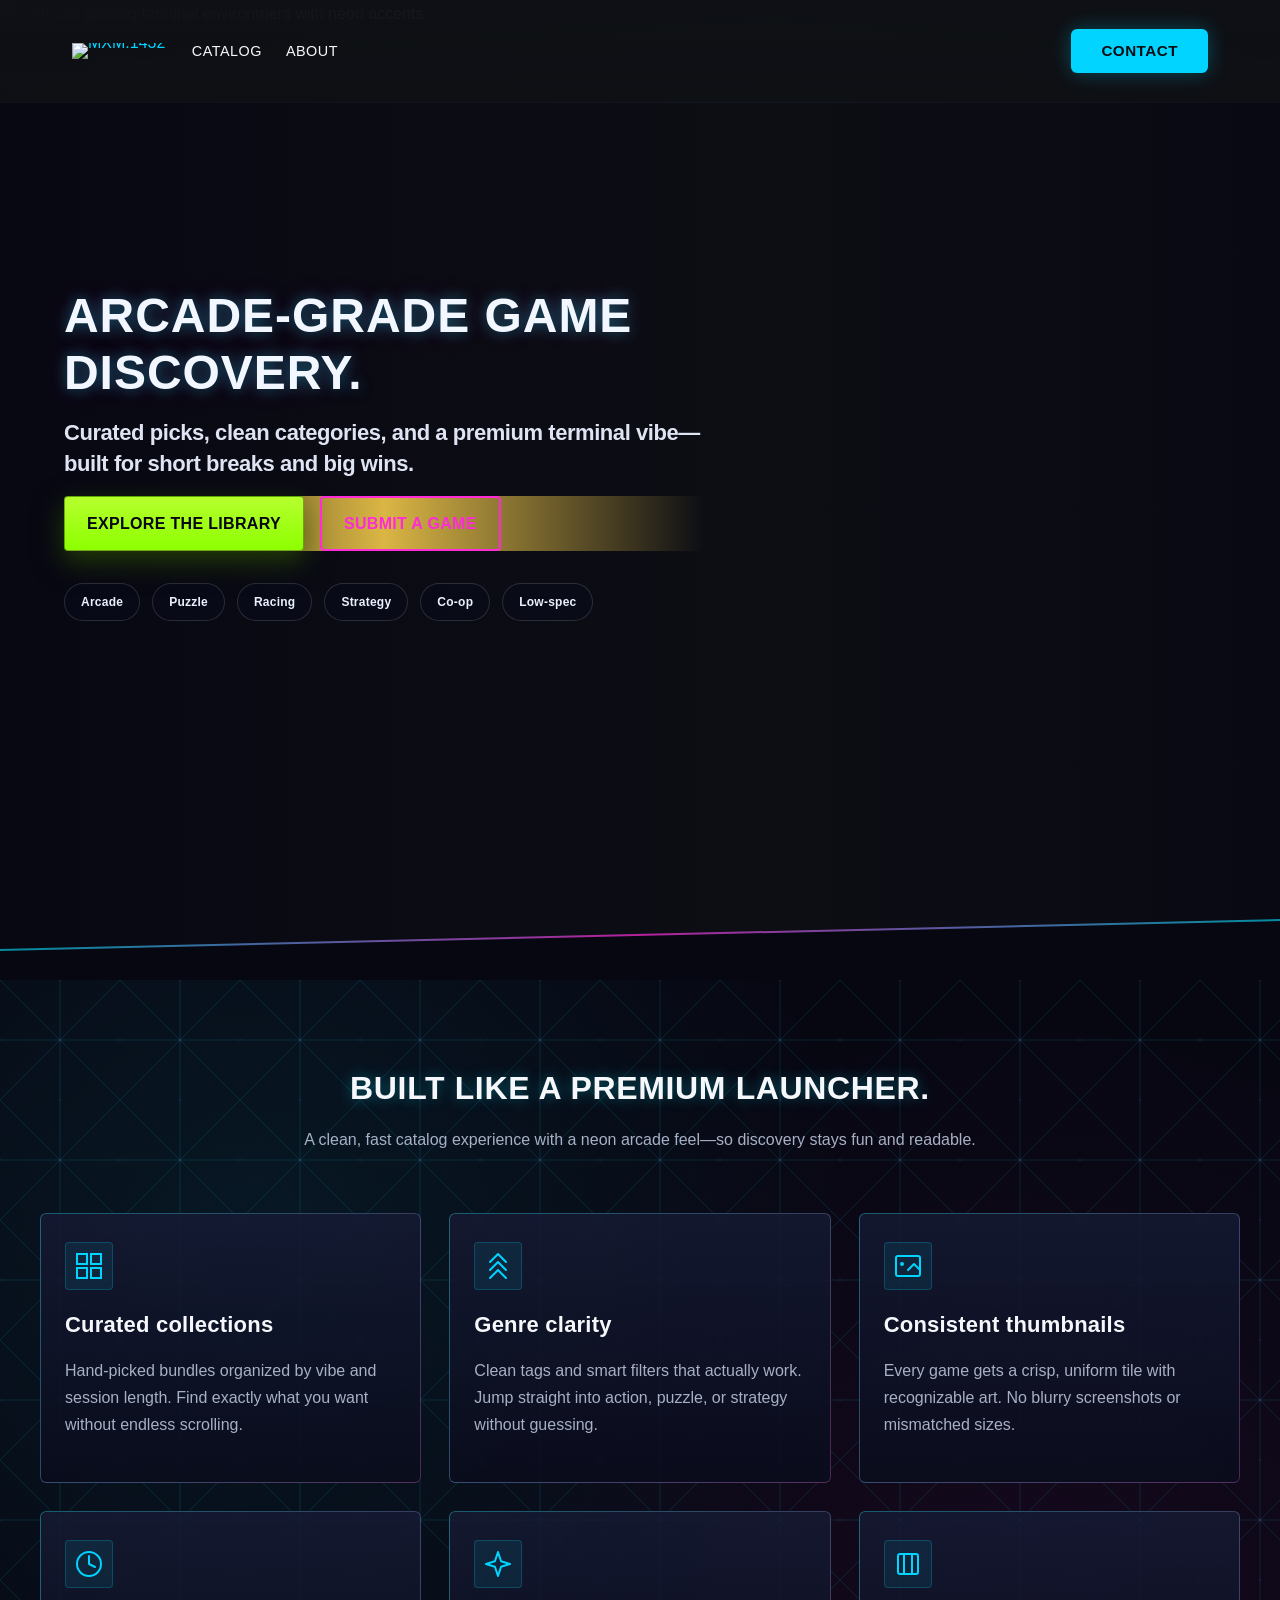
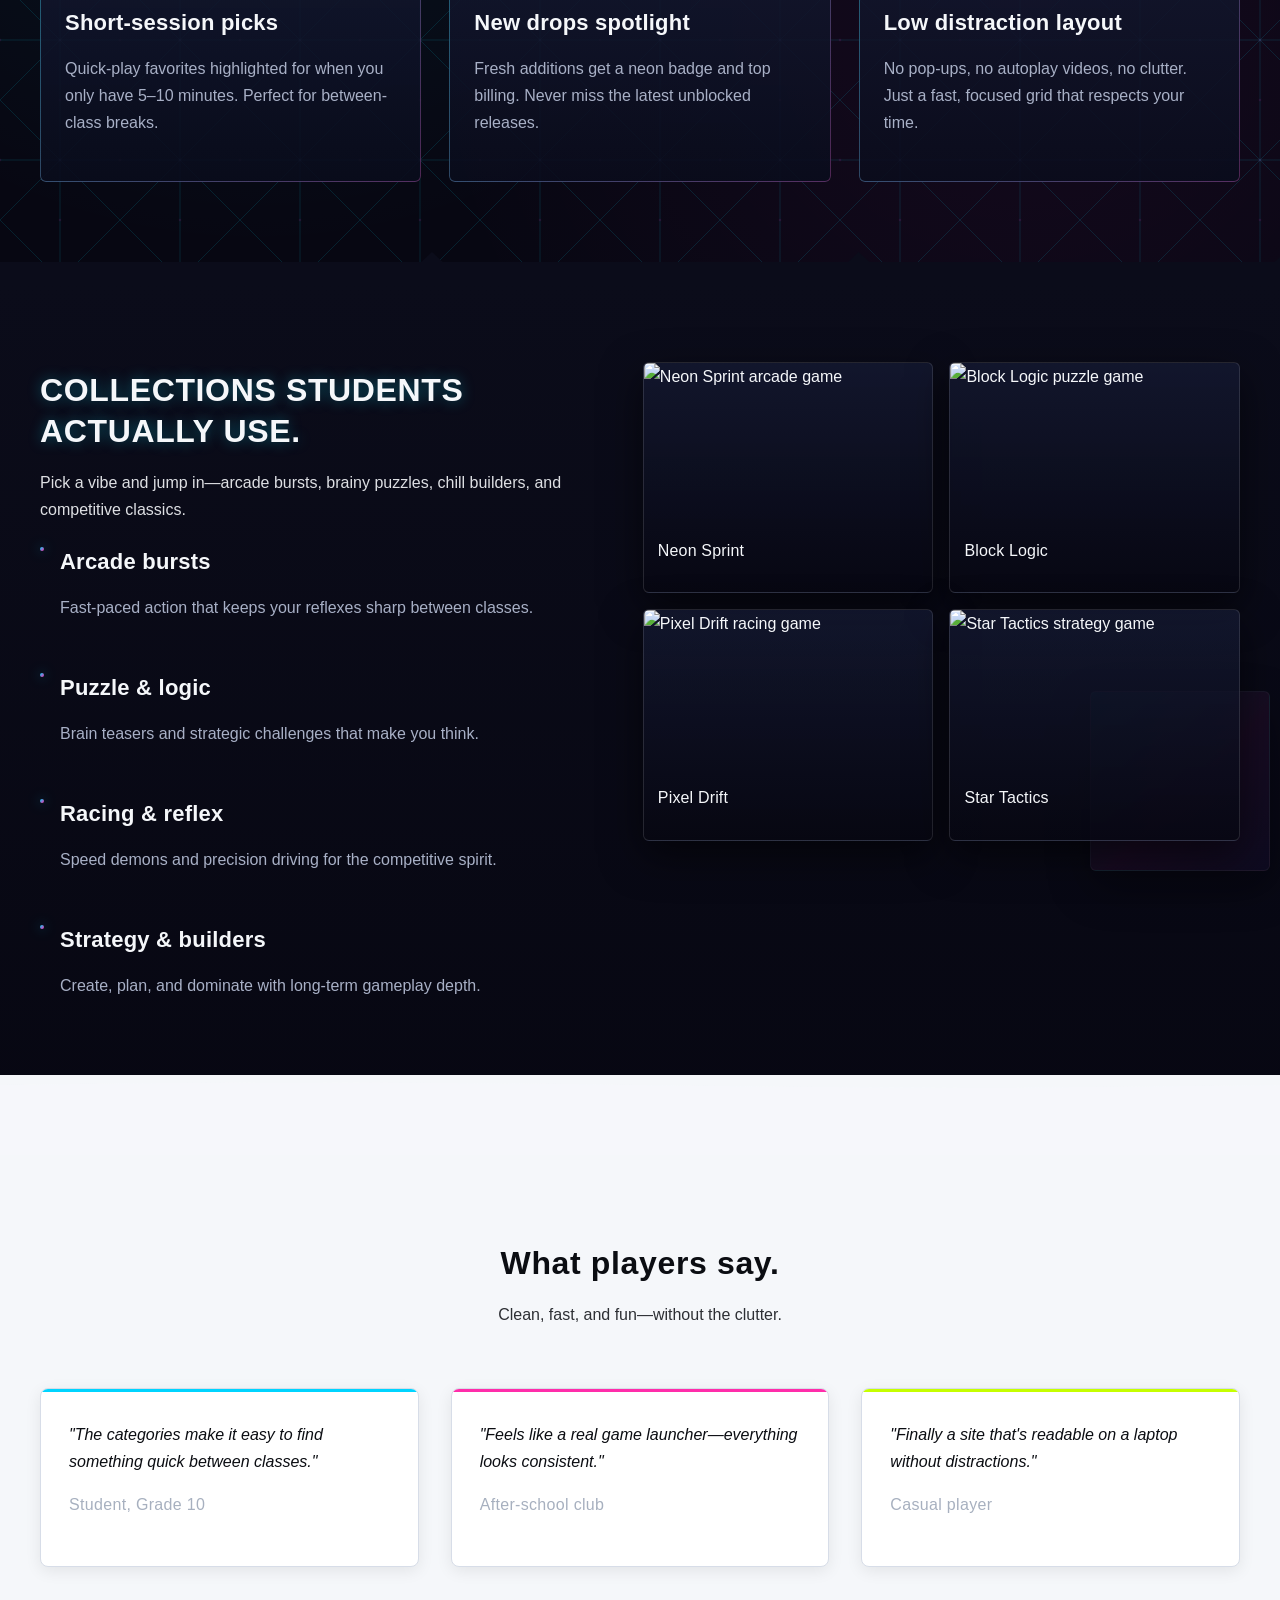
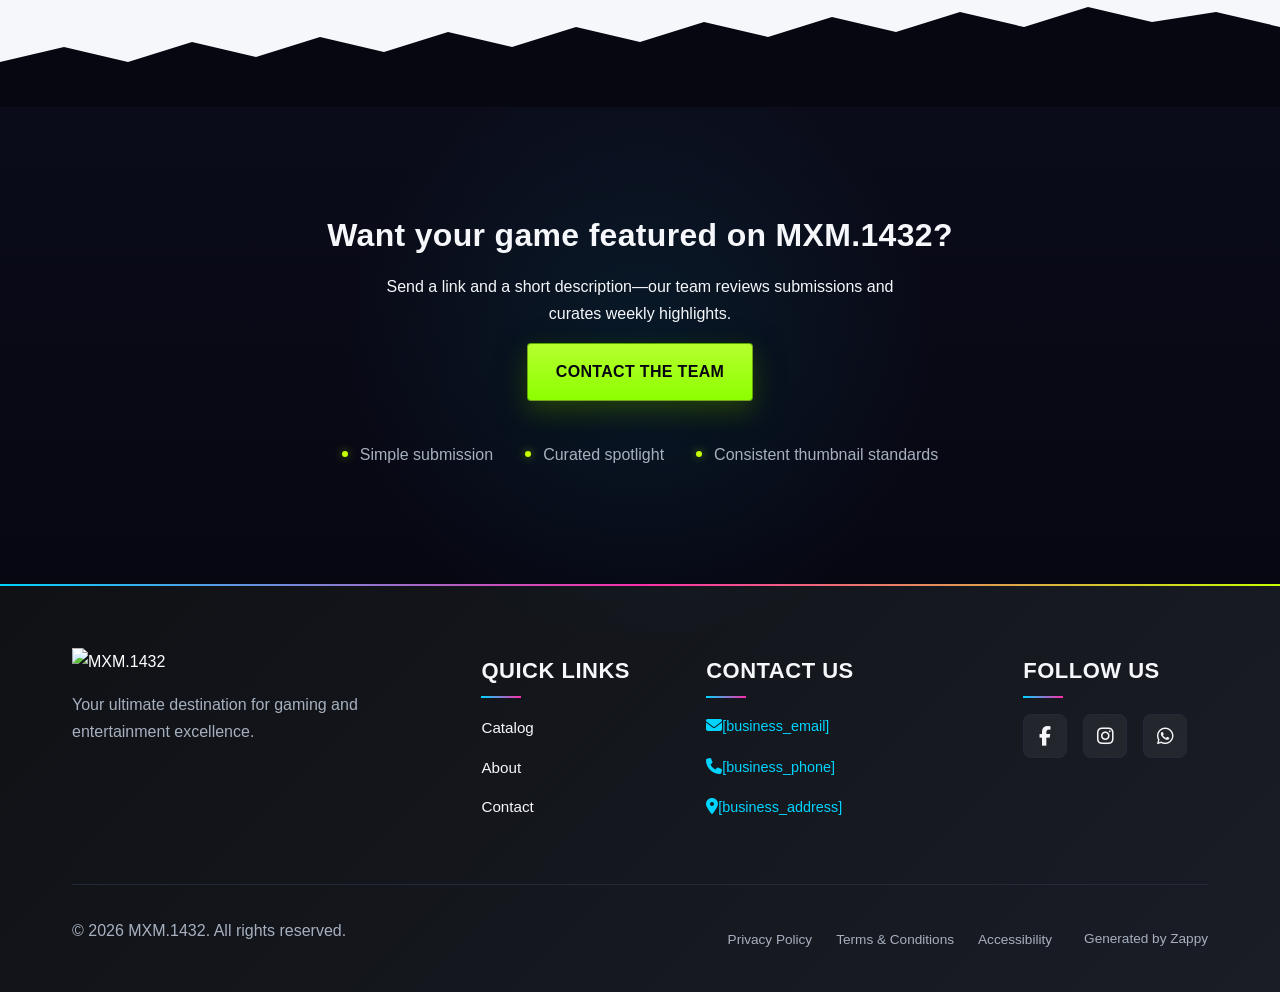
==== public/index.html @ d166d3c5 "Background sync: Progressive GitHub Sync" ====
<!doctype html><html dir="ltr" lang="en"><head><meta charset="UTF-8"><meta content="width=device-width,initial-scale=1" name="viewport"><meta content="index, follow" name="robots"><title>1000+ Unblocked Games for Students — MXM.1432</title><meta content="Access 1000+ unblocked games at school with MXM.1432. Play instantly without restrictions. Perfect for students seeking entertainment during breaks." name="description"><meta content="unblocked games, games for students, school games, federal student loans, students" name="keywords"><link href="/assets/favicon.ico" rel="icon" type="image/x-icon"><link href="/assets/favicon-16x16.png" rel="icon" type="image/png" sizes="16x16"><link href="/assets/favicon-32x32.png" rel="icon" type="image/png" sizes="32x32"><link href="/assets/favicon-48x48.png" rel="icon" type="image/png" sizes="48x48"><link href="/assets/favicon-192x192.png" rel="icon" type="image/png" sizes="192x192"><link href="/assets/favicon-512x512.png" rel="icon" type="image/png" sizes="512x512"><link href="/assets/apple-touch-icon.png" rel="apple-touch-icon"><script>!function(){"use strict";var t="45ce6a5c-c3c5-4c0c-b4a3-5d56dc00f430",e="https://api.zappy5.com/api/analytics/track",a=18e5,n=2592e6,o=!0,i=!0,r=!0;var s=function(){var e="zappy_visitor_"+t,a=null;try{if(a=localStorage.getItem(e)){var o=JSON.parse(a),i=Date.now();if(i-o.created<n)return o.lastSeen=i,localStorage.setItem(e,JSON.stringify(o)),o.id}}catch(t){console.warn("Zappy Analytics: LocalStorage not available")}var r="zv_"+Date.now()+"_"+Math.random().toString(36).substr(2,9);try{localStorage.setItem(e,JSON.stringify({id:r,created:Date.now(),lastSeen:Date.now()}))}catch(t){}return r}(),c=function(){var e="zappy_session_"+t,n=null;try{if(n=sessionStorage.getItem(e)){var o=JSON.parse(n),i=Date.now();if(i-o.timestamp<a)return o.timestamp=i,sessionStorage.setItem(e,JSON.stringify(o)),o.id}}catch(t){console.warn("Zappy Analytics: SessionStorage not available")}var r="zs_"+Date.now()+"_"+Math.random().toString(36).substr(2,9);try{sessionStorage.setItem(e,JSON.stringify({id:r,timestamp:Date.now()}))}catch(t){}return r}();function l(a,n){n=n||{};var o={website_id:t,event_type:a,page_path:window.location.pathname,referrer:document.referrer||"direct",visitor_id:s,session_id:c,metadata:n};if(navigator.sendBeacon){var i=new Blob([JSON.stringify(o)],{type:"application/json"});navigator.sendBeacon(e,i)}else fetch(e,{method:"POST",headers:{"Content-Type":"application/json"},body:JSON.stringify(o),keepalive:!0}).catch(function(t){console.warn("Zappy Analytics: Failed to track event",t)})}o&&l("pageview",{title:document.title,url:window.location.href}),i&&document.addEventListener("click",function(t){var e=t.target;if("BUTTON"===e.tagName||e.closest("button")){var a="BUTTON"===e.tagName?e:e.closest("button");l("click",{element:"button",text:a.textContent.trim().substring(0,100),id:a.id||null,class:a.className||null})}else if("A"===e.tagName||e.closest("a")){var n="A"===e.tagName?e:e.closest("a");l("navigation",{element:"link",text:n.textContent.trim().substring(0,100),href:n.href,external:n.hostname!==window.location.hostname})}},!0),r&&document.addEventListener("submit",function(t){var e=t.target;l("form_submit",{form_id:e.id||null,form_name:e.name||null,form_action:e.action||null,form_method:e.method||"GET"})},!0);var d=Date.now();window.addEventListener("beforeunload",function(){l("page_unload",{time_on_page:Math.floor((Date.now()-d)/1e3),page_path:window.location.pathname})}),window.zappyAnalytics={track:l,getVisitorId:function(){return s},getSessionId:function(){return c}}}()</script><meta content="1000+ Unblocked Games for Students — MXM.1432" property="og:title"><meta content="Access 1000+ unblocked games at school with MXM.1432. Play instantly without restrictions. Perfect for students seeking entertainment during breaks." property="og:description"><meta content="website" property="og:type"><meta content="en_US" property="og:locale"><meta content="summary_large_image" name="twitter:card"><meta content="1000+ Unblocked Games for Students — MXM.1432" name="twitter:title"><meta content="Access 1000+ unblocked games at school with MXM.1432. Play instantly without restrictions. Perfect for students seeking entertainment during breaks." name="twitter:description"><link href="https://cdnjs.cloudflare.com/ajax/libs/font-awesome/6.4.0/css/all.min.css" rel="stylesheet"><link href="/assets/favicon.ico" rel="icon" type="image/x-icon"><link href="/assets/favicon-16x16.png" rel="icon" type="image/png" sizes="16x16"><link href="/assets/favicon-32x32.png" rel="icon" type="image/png" sizes="32x32"><link href="/assets/favicon-48x48.png" rel="icon" type="image/png" sizes="48x48"><link href="/assets/favicon-192x192.png" rel="icon" type="image/png" sizes="192x192"><link href="/assets/favicon-512x512.png" rel="icon" type="image/png" sizes="512x512"><link href="/assets/apple-touch-icon.png" rel="apple-touch-icon"><link href="https://cdn.jsdelivr.net/npm/vanilla-cookieconsent@3/dist/cookieconsent.css" rel="stylesheet"><script src="https://cdn.jsdelivr.net/npm/vanilla-cookieconsent@3/dist/cookieconsent.umd.js"></script><script src="https://cdn.jsdelivr.net/gh/mickidum/acc_toolbar/acctoolbar/acctoolbar.min.js"></script><link href="/styles.css" rel="stylesheet"><style id="zappy-dropdown-submenu-styles">#navMenu li:has(.sub-menu),.nav-menu li:has(.sub-menu),.navbar li:has(.sub-menu),nav li:has(.sub-menu){position:relative}#navMenu .sub-menu,.nav-menu .sub-menu,.navbar .sub-menu,nav .sub-menu{display:block!important;position:absolute!important;top:100%;left:0;min-width:220px;background:#fff;border-radius:8px;box-shadow:0 8px 25px rgba(0,0,0,.15);padding:8px 0;opacity:0;visibility:hidden;transform:translateY(10px);transition:all .3s ease;z-index:1000;list-style:none;pointer-events:none}#navMenu li:hover>.sub-menu,.nav-menu li:hover>.sub-menu,.navbar li:hover>.sub-menu,nav li:hover>.sub-menu{opacity:1!important;visibility:visible!important;transform:translateY(0)!important;pointer-events:auto!important}.sub-menu li{list-style:none;margin:0;padding:0}.sub-menu a{display:block!important;padding:10px 16px!important;color:#333!important;font-weight:500;text-decoration:none;white-space:nowrap;transition:background-color .2s}.sub-menu a:hover{background-color:#f5f5f5}[dir=rtl] .nav-menu .sub-menu,[dir=rtl] .navbar .sub-menu,[dir=rtl] nav .sub-menu,html[lang=ar] .nav-menu .sub-menu,html[lang=ar] .navbar .sub-menu,html[lang=ar] nav .sub-menu,html[lang=he] .nav-menu .sub-menu,html[lang=he] .navbar .sub-menu,html[lang=he] nav .sub-menu{left:auto!important;right:0!important}.sub-menu:empty,.sub-menu:not(:has(li)),.sub-menu:not(:has(li:not(.zappy-hidden-menu-item))){display:none!important;opacity:0!important;visibility:hidden!important;pointer-events:none!important}li:has(.menu-group-title):hover>.sub-menu{opacity:1!important;visibility:visible!important;transform:translateY(0)!important;pointer-events:auto!important}#navMenu>li>.menu-group-title,.nav-menu>li>.menu-group-title{display:inline-block;padding:.5rem 1rem;cursor:default;user-select:none}@media (max-width:768px){#navMenu .sub-menu,.nav-menu .sub-menu,.navbar .sub-menu,nav .sub-menu{position:static!important;transform:none!important;box-shadow:none!important;background:0 0!important;max-height:0;overflow:hidden;opacity:0;visibility:hidden;transition:max-height .3s ease,opacity .3s ease;padding:0!important;border-radius:0!important}.sub-menu.mobile-expanded{max-height:500px!important;opacity:1!important;visibility:visible!important;padding:8px 0 8px 16px!important}[dir=rtl] .sub-menu.mobile-expanded,html[lang=he] .sub-menu.mobile-expanded{padding:8px 16px 8px 0!important}#navMenu li:hover>.sub-menu,.nav-menu li:hover>.sub-menu,.navbar li:hover>.sub-menu,nav li:hover>.sub-menu{opacity:0;visibility:hidden;pointer-events:none}#navMenu li>.sub-menu.mobile-expanded,.nav-menu li>.sub-menu.mobile-expanded,.navbar li>.sub-menu.mobile-expanded,nav li>.sub-menu.mobile-expanded{opacity:1!important;visibility:visible!important;pointer-events:auto!important}#navMenu li:has(.sub-menu),.nav-menu li:has(.sub-menu),.navbar li:has(.sub-menu),nav li:has(.sub-menu){display:flex!important;flex-wrap:wrap!important;align-items:center!important;position:relative!important;min-height:44px!important}#navMenu li:has(.sub-menu)>a,.nav-menu li:has(.sub-menu)>a,.navbar li:has(.sub-menu)>a,nav li:has(.sub-menu)>a{flex:1!important;min-width:0!important}#navMenu li:has(.sub-menu)>.menu-group-title,.nav-menu li:has(.sub-menu)>.menu-group-title,.navbar li:has(.sub-menu)>.menu-group-title,nav li:has(.sub-menu)>.menu-group-title{flex:1!important;min-width:0!important;padding:0!important;line-height:inherit!important}#navMenu li:has(.sub-menu)>.sub-menu,.nav-menu li:has(.sub-menu)>.sub-menu,.navbar li:has(.sub-menu)>.sub-menu,nav li:has(.sub-menu)>.sub-menu{flex-basis:100%!important;width:100%!important}#navMenu li:has(.sub-menu)>a [class*=arrow],#navMenu li:has(.sub-menu)>a [class*=chevron],.nav-menu li:has(.sub-menu)>a .fa-angle-down,.nav-menu li:has(.sub-menu)>a .fa-chevron-down,.nav-menu li:has(.sub-menu)>a [class*=arrow],.nav-menu li:has(.sub-menu)>a [class*=chevron],nav li:has(.sub-menu)>a [class*=arrow],nav li:has(.sub-menu)>a [class*=chevron]{display:none!important;visibility:hidden!important}.mobile-submenu-toggle{display:flex!important;align-items:center!important;justify-content:center!important;width:44px!important;height:auto!important;background:0 0!important;border:none!important;cursor:pointer!important;color:var(--text-dark)!important;position:static!important;flex-shrink:0!important;align-self:stretch!important;z-index:2!important;padding:0!important;margin:0!important}.mobile-submenu-toggle::after{content:''!important;width:0!important;height:0!important;border-left:6px solid transparent!important;border-right:6px solid transparent!important;border-top:7px solid currentColor!important;transition:transform .3s ease!important}.mobile-submenu-toggle.expanded::after{transform:rotate(180deg)!important}.sub-menu a{padding:10px 0!important;display:block!important;color:var(--text-dark)!important}.navbar .sub-menu li a,.zappy-products-dropdown .sub-menu a,nav.navbar .sub-menu li a{color:var(--text-dark)!important}}@media (min-width:769px){.mobile-submenu-toggle{display:none!important}}</style><style id="zappy-widget-visibility">#mic-access-tool-box,#mic-access-tool-general-button,#mic-init-access-tool #mic-access-tool-box,#mic-init-access-tool #mic-access-tool-general-button,#mic-init-access-tool .mic-access-tool-general-button,._access-icon,._access-menu,.mic-access-tool-box,.mic-access-tool-general-button,div[id*=mic-access-tool-box]{display:none!important;visibility:hidden!important;opacity:0!important;pointer-events:none!important}</style></head><body><nav class="navbar"><button aria-label="Menu" class="mobile-toggle" id="mobileToggle"><svg viewbox="0 0 24 24" fill="none" height="24" width="24" class="hamburger-icon"><path d="M3 12h18M3 6h18M3 18h18" stroke="currentColor" stroke-width="2" stroke-linecap="round"></path></svg><svg viewbox="0 0 24 24" fill="none" height="24" width="24" class="close-icon" style="display:none"><path d="M18 6L6 18M6 6l12 12" stroke="currentColor" stroke-width="2" stroke-linecap="round"></path></svg></button><button aria-label="Call" class="phone-header-btn"><svg viewbox="0 0 24 24" fill="currentColor" height="20" width="20"><path d="M22 16.92v3a2 2 0 0 1-2.18 2 19.79 19.79 0 0 1-8.63-3.07 19.5 19.5 0 0 1-6-6 19.79 19.79 0 0 1-3.07-8.67A2 2 0 0 1 4.11 2h3a2 2 0 0 1 2 1.72 12.84 12.84 0 0 0 .7 2.81 2 2 0 0 1-.45 2.11L8.09 9.91a16 16 0 0 0 6 6l1.27-1.27a2 2 0 0 1 2.11-.45 12.84 12.84 0 0 0 2.81.7A2 2 0 0 1 22 16.92z"></path></svg></button><div class="nav-container"><div class="nav-brand"><a href="/" class="logo-link"><img alt="MXM.1432" src="/assets/mxm-1432-gaming-entertainment-logo.webp" class="logo"></a></div><ul class="nav-menu" id="navMenu"><li><a href="/catalog">Catalog</a></li><li><a href="/about">About</a></li></ul><div class="nav-cta-container"><a href="/contact" class="nav-cta-btn">Contact</a></div></div></nav><main><section class="home-hero-section" data-layout-spec="Home-hero" data-hero-type="fullscreen-scrim"><div class="home-hero-section__bg-wrapper"><img alt="Premium gaming terminal environment with neon accents" src="/assets/site-home-hero-bg.webp" data-context="Cinematic near-black gaming room with neon terminal glow, subtle floating particles, depth-of-field blur, premium game launcher aesthetic, cyan and magenta accent lighting, moody atmospheric lighting, professional photography, high-end gaming setup in background" data-placeholder="home-hero-bg" height="1080" width="1920" class="home-hero-section__bg-image" data-hero-bg="true" data-preserve-bg="0"><div class="home-hero-section__scrim" aria-hidden="true"></div></div><div class="home-hero-section__content-wrapper"><div class="home-hero-section__overlay-group"><h1 class="home-hero-section__title">Arcade-grade game discovery.</h1><h3 class="home-hero-section__subtitle">Curated picks, clean categories, and a premium terminal vibe—built for short breaks and big wins.</h3><div class="home-hero-section__cta-row"><a href="/catalog" class="home-hero-section__btn home-hero-section__btn--primary">Explore the Library</a><a href="/contact" class="home-hero-section__btn home-hero-section__btn--secondary">Submit a Game</a></div><div class="home-hero-section__chips-row"><span class="home-hero-section__chip">Arcade</span><span class="home-hero-section__chip">Puzzle</span><span class="home-hero-section__chip">Racing</span><span class="home-hero-section__chip">Strategy</span><span class="home-hero-section__chip">Co-op</span><span class="home-hero-section__chip">Low-spec</span></div></div></div><div class="home-hero-section__divider-wrapper"><svg viewbox="0 0 1200 80" xmlns="http://www.w3.org/2000/svg" aria-hidden="true" data-no-icon-edit="true" preserveaspectratio="none"><defs><linearGradient id="home-hero-scanline-gradient" x1="0%" x2="100%" y1="0%" y2="0%"><stop offset="0%" style="stop-color:#00E5FF;stop-opacity:0.6"></stop><stop offset="50%" style="stop-color:#FF2BD6;stop-opacity:0.7"></stop><stop offset="100%" style="stop-color:#00E5FF;stop-opacity:0.6"></stop></linearGradient></defs><path d="M0,80 L0,50 L1200,20 L1200,80 Z" fill="#070712"></path><path d="M0,50 L1200,20" fill="#070712" stroke="url(#home-hero-scanline-gradient)" stroke-width="2"></path></svg></div></section><section class="home-features-section" data-layout-spec="Home-features"><div class="home-features-container"><div class="home-features-intro"><h2>Built like a premium launcher.</h2><p>A clean, fast catalog experience with a neon arcade feel—so discovery stays fun and readable.</p></div><div class="home-features-grid"><article class="home-features-card"><div class="home-features-icon-wrapper"><svg viewbox="0 0 32 32" xmlns="http://www.w3.org/2000/svg" data-element-type="icon" data-icon-type="svg" fill="none" height="32" width="32"><rect fill="none" height="10" stroke="currentColor" stroke-width="2" width="10" x="4" y="4"></rect><rect fill="none" height="10" stroke="currentColor" stroke-width="2" width="10" x="18" y="4"></rect><rect fill="none" height="10" stroke="currentColor" stroke-width="2" width="10" x="4" y="18"></rect><rect fill="none" height="10" stroke="currentColor" stroke-width="2" width="10" x="18" y="18"></rect></svg></div><h3>Curated collections</h3><p>Hand-picked bundles organized by vibe and session length. Find exactly what you want without endless scrolling.</p></article><article class="home-features-card"><div class="home-features-icon-wrapper"><svg viewbox="0 0 32 32" xmlns="http://www.w3.org/2000/svg" data-element-type="icon" data-icon-type="svg" fill="none" height="32" width="32"><path d="M8 12L16 4L24 12" fill="none" stroke="currentColor" stroke-width="2" stroke-linejoin="round" stroke-linecap="round"></path><path d="M8 20L16 12L24 20" fill="none" stroke="currentColor" stroke-width="2" stroke-linejoin="round" stroke-linecap="round"></path><path d="M8 28L16 20L24 28" fill="none" stroke="currentColor" stroke-width="2" stroke-linejoin="round" stroke-linecap="round"></path></svg></div><h3>Genre clarity</h3><p>Clean tags and smart filters that actually work. Jump straight into action, puzzle, or strategy without guessing.</p></article><article class="home-features-card"><div class="home-features-icon-wrapper"><svg viewbox="0 0 32 32" xmlns="http://www.w3.org/2000/svg" data-element-type="icon" data-icon-type="svg" fill="none" height="32" width="32"><rect fill="none" height="20" stroke="currentColor" stroke-width="2" width="24" x="4" y="6" rx="2"></rect><circle cx="10" cy="14" fill="currentColor" r="2"></circle><path d="M28 20L22 14L16 20" fill="none" stroke="currentColor" stroke-width="2" stroke-linejoin="round" stroke-linecap="round"></path></svg></div><h3>Consistent thumbnails</h3><p>Every game gets a crisp, uniform tile with recognizable art. No blurry screenshots or mismatched sizes.</p></article><article class="home-features-card"><div class="home-features-icon-wrapper"><svg viewbox="0 0 32 32" xmlns="http://www.w3.org/2000/svg" data-element-type="icon" data-icon-type="svg" fill="none" height="32" width="32"><circle cx="16" cy="16" fill="none" r="12" stroke="currentColor" stroke-width="2"></circle><path d="M16 8V16L22 19" stroke="currentColor" stroke-width="2" stroke-linecap="round" stroke-linejoin="round"></path></svg></div><h3>Short-session picks</h3><p>Quick-play favorites highlighted for when you only have 5–10 minutes. Perfect for between-class breaks.</p></article><article class="home-features-card"><div class="home-features-icon-wrapper"><svg viewbox="0 0 32 32" xmlns="http://www.w3.org/2000/svg" data-element-type="icon" data-icon-type="svg" fill="none" height="32" width="32"><path d="M16 4L19.09 13.26L28 16L19.09 18.74L16 28L12.91 18.74L4 16L12.91 13.26L16 4Z" fill="none" stroke="currentColor" stroke-width="2" stroke-linejoin="round"></path></svg></div><h3>New drops spotlight</h3><p>Fresh additions get a neon badge and top billing. Never miss the latest unblocked releases.</p></article><article class="home-features-card"><div class="home-features-icon-wrapper"><svg viewbox="0 0 32 32" xmlns="http://www.w3.org/2000/svg" data-element-type="icon" data-icon-type="svg" fill="none" height="32" width="32"><rect fill="none" height="20" stroke="currentColor" stroke-width="2" width="20" x="6" y="6" rx="2"></rect><path d="M12 6V26" stroke="currentColor" stroke-width="2"></path><path d="M20 6V26" stroke="currentColor" stroke-width="2"></path></svg></div><h3>Low distraction layout</h3><p>No pop-ups, no autoplay videos, no clutter. Just a fast, focused grid that respects your time.</p></article></div></div><div class="home-features-divider-wrapper"><svg viewbox="0 0 1200 40" xmlns="http://www.w3.org/2000/svg" aria-hidden="true" data-no-icon-edit="true" preserveaspectratio="none"><path d="M0,40 L0,20 L395,20 L405,10 L415,20 L795,20 L805,10 L815,20 L1195,20 L1200,15 L1200,40 Z" fill="#0B0C1A"></path></svg></div></section><section class="home-showcase-section" data-layout-spec="Home-showcase"><div class="showcase-container"><div class="showcase-content"><h2>Collections students actually use.</h2><p class="showcase-intro">Pick a vibe and jump in—arcade bursts, brainy puzzles, chill builders, and competitive classics.</p><div class="category-list"><div class="category-item"><h3>Arcade bursts</h3><p>Fast-paced action that keeps your reflexes sharp between classes.</p></div><div class="category-item"><h3>Puzzle &amp; logic</h3><p>Brain teasers and strategic challenges that make you think.</p></div><div class="category-item"><h3>Racing &amp; reflex</h3><p>Speed demons and precision driving for the competitive spirit.</p></div><div class="category-item"><h3>Strategy &amp; builders</h3><p>Create, plan, and dominate with long-term gameplay depth.</p></div></div></div><div class="showcase-media"><div class="game-grid"><div class="game-tile"><img alt="Neon Sprint arcade game" src="/assets/site-home-showcase-image-1.webp" data-context="Vibrant neon arcade game screenshot with bright cyan and magenta colors, fast-paced action scene with glowing trails and particle effects, futuristic gaming aesthetic for students" data-placeholder="home-showcase-image-1" height="338" width="600"><p class="game-caption">Neon Sprint</p></div><div class="game-tile"><img alt="Block Logic puzzle game" src="/assets/site-home-showcase-image-2.webp" data-context="Colorful puzzle game interface with geometric blocks and glowing edges, clean minimal design with bright neon accents, logic-based gaming screenshot for students" data-placeholder="home-showcase-image-2" height="338" width="600"><p class="game-caption">Block Logic</p></div><div class="game-tile"><img alt="Pixel Drift racing game" src="/assets/site-home-showcase-image-3.webp" data-context="High-speed racing game with pixelated retro aesthetic, neon track with motion blur effects, futuristic vehicles with glowing trails for student gamers" data-placeholder="home-showcase-image-3" height="338" width="600"><p class="game-caption">Pixel Drift</p></div><div class="game-tile"><img alt="Star Tactics strategy game" src="/assets/site-home-showcase-image-4.webp" data-context="Space strategy game with glowing star map interface, tactical grid with neon highlights, sci-fi command center aesthetic for student strategy gamers" data-placeholder="home-showcase-image-4" height="338" width="600"><p class="game-caption">Star Tactics</p></div></div><div class="backplate-tile"></div></div></div><div class="showcase-divider-wrapper"><svg viewbox="0 0 1200 80" xmlns="http://www.w3.org/2000/svg" aria-hidden="true" data-no-icon-edit="true" preserveaspectratio="none"><defs><linearGradient id="showcase-divider-gradient" x1="0%" x2="0%" y1="0%" y2="100%"><stop offset="0%" style="stop-color:#0B0C1A;stop-opacity:1"></stop><stop offset="100%" style="stop-color:#F5F7FA;stop-opacity:1"></stop></linearGradient></defs><path d="M0,80 L0,0 L1200,0 L1200,80 Z" fill="var(--bg-light)"></path><path d="M0,80 L0,10 Q300,5 600,10 T1200,10 L1200,80 Z" fill="var(--bg-light)" opacity="0.15"></path></svg></div></section><section class="home-testimonials-section" data-layout-spec="Home-testimonials"><div class="home-testimonials-container"><div class="home-testimonials-header"><h2>What players say.</h2><p>Clean, fast, and fun—without the clutter.</p></div><div class="home-testimonials-grid"><div class="home-testimonials-card"><div class="home-testimonials-card-accent"></div><p class="home-testimonials-quote">"The categories make it easy to find something quick between classes."</p><p class="home-testimonials-attribution">Student, Grade 10</p></div><div class="home-testimonials-card"><div class="home-testimonials-card-accent"></div><p class="home-testimonials-quote">"Feels like a real game launcher—everything looks consistent."</p><p class="home-testimonials-attribution">After-school club</p></div><div class="home-testimonials-card"><div class="home-testimonials-card-accent"></div><p class="home-testimonials-quote">"Finally a site that's readable on a laptop without distractions."</p><p class="home-testimonials-attribution">Casual player</p></div></div></div><div class="home-testimonials-divider-wrapper"><svg viewbox="0 0 1200 100" xmlns="http://www.w3.org/2000/svg" aria-hidden="true" data-no-icon-edit="true" preserveaspectratio="none"><path d="M0,100 L0,55 L60,40 L120,55 L180,35 L240,50 L300,30 L360,45 L420,25 L480,40 L540,20 L600,35 L660,15 L720,30 L780,10 L840,25 L900,5 L960,20 L1020,0 L1080,15 L1140,5 L1200,20 L1200,100 Z" fill="#070712"></path></svg></div></section><section class="home-cta-section" data-layout-spec="Home-cta"><div class="home-cta-container"><div class="home-cta-content"><h2 class="home-cta-title">Want your game featured on MXM.1432?</h2><p class="home-cta-description">Send a link and a short description—our team reviews submissions and curates weekly highlights.</p><a href="/contact" class="btn-primary home-cta-button">Contact the Team</a><div class="home-cta-trust"><p class="home-cta-trust-item">Simple submission</p><p class="home-cta-trust-item">Curated spotlight</p><p class="home-cta-trust-item">Consistent thumbnail standards</p></div></div><div class="home-cta-glow" aria-hidden="true"></div></div></section></main><footer class="site-footer"><div class="footer-container"><div class="footer-top"><div class="footer-column footer-brand"><img alt="MXM.1432" src="/assets/mxm-1432-gaming-entertainment-logo.webp" class="logo"><p class="footer-tagline">Your ultimate destination for gaming and entertainment excellence.</p></div><div class="footer-column footer-links"><h3 class="footer-heading">Quick Links</h3><ul class="footer-nav"><li><a href="/catalog">Catalog</a></li><li><a href="/about">About</a></li><li><a href="/contact">Contact</a></li></ul></div><div class="footer-column footer-contact"><h3 class="footer-heading">Contact Us</h3><ul class="contact-list"><li><a href="/"><i class="fas fa-envelope"></i><span>[business_email]</span></a></li><li><a href="/"><i class="fas fa-phone"></i><span>[business_phone]</span></a></li><li><a href="/"><i class="fas fa-map-marker-alt"></i><span>[business_address]</span></a></li></ul></div><div class="footer-column footer-social"><h3 class="footer-heading">Follow Us</h3><div class="social-links"><a href="[facebook_handle]" aria-label="Facebook"><i class="fab fa-facebook-f"></i></a><a href="[instagram_handle]" aria-label="Instagram"><i class="fab fa-instagram"></i></a><a href="[whatsapp_handle]" aria-label="WhatsApp"><i class="fab fa-whatsapp"></i></a></div></div></div><div class="footer-bottom"><div class="footer-bottom-left"><p class="copyright">© 2026 MXM.1432. All rights reserved.</p></div><div class="footer-bottom-right"><ul class="legal-links"><li><a href="/privacy">Privacy Policy</a></li><li><a href="/terms">Terms &amp; Conditions</a></li><li><a href="/accessibility">Accessibility</a></li></ul><a href="https://zappy5.com" class="zappy-attribution" target="_blank">Generated by Zappy</a></div></div></div></footer><a href="https://wa.me/[whatsapp_handle]" class="whatsapp-float" aria-label="WhatsApp"><i class="fab fa-whatsapp"></i></a><div data-integration="accessibility:toolbar"></div><script src="/script.js"></script><script id="zappy-mobile-submenu-script">!function(){function e(){if(window.innerWidth>768)return document.querySelectorAll(".mobile-submenu-toggle").forEach(function(e){e.remove()}),void document.querySelectorAll(".sub-menu.mobile-expanded").forEach(function(e){e.classList.remove("mobile-expanded")});document.querySelectorAll(".nav-menu li:has(.sub-menu), nav li:has(.sub-menu), .navbar li:has(.sub-menu), #navMenu li:has(.sub-menu)").forEach(function(e){if(!e.querySelector(".mobile-submenu-toggle")){var t=e.querySelector(".sub-menu"),n=e.querySelector(":scope > a");if(t&&n){var o=document.createElement("button");o.className="mobile-submenu-toggle",o.setAttribute("aria-label","Toggle submenu"),o.setAttribute("type","button"),n.insertAdjacentElement("afterend",o),o.addEventListener("click",function(e){e.preventDefault(),e.stopPropagation(),document.querySelectorAll(".sub-menu.mobile-expanded").forEach(function(e){if(e!==t){e.classList.remove("mobile-expanded");var n=e.parentElement.querySelector(".mobile-submenu-toggle");n&&n.classList.remove("expanded")}}),t.classList.toggle("mobile-expanded"),o.classList.toggle("expanded")})}}})}var t;"loading"===document.readyState?document.addEventListener("DOMContentLoaded",e):e(),window.addEventListener("resize",function(){clearTimeout(t),t=setTimeout(e,250)});var n=new MutationObserver(function(t){t.forEach(function(t){if("attributes"===t.type){var n=t.target;n.classList&&(n.classList.contains("active")||n.classList.contains("open"))&&setTimeout(e,100)}})});setTimeout(function(){document.querySelectorAll(".mobile-menu, .nav-menu, #navMenu, nav").forEach(function(e){n.observe(e,{attributes:!0,attributeFilter:["class","style"]})})},500)}()</script><script id="zappy-navbar-scroll-effect">!function(){var e=document.querySelector("nav.navbar,.navbar:not(.zappy-catalog-menu)"),t=document.querySelector(".zappy-catalog-menu,#zappy-catalog-menu");if(e){var r="rgba(15,17,21,0.85)",o=getComputedStyle(document.documentElement),a=(o.getPropertyValue("--text-dark").trim(),o.getPropertyValue("--text-light").trim()||"#ffffff");e.style.transition="background 0.3s ease,backdrop-filter 0.3s ease,-webkit-backdrop-filter 0.3s ease,box-shadow 0.3s ease",t&&(t.style.transition="background 0.3s ease,backdrop-filter 0.3s ease,-webkit-backdrop-filter 0.3s ease");var s="a,.navbar-brand,.navbar-brand a,.dropdown-toggle,.mobile-toggle,.phone-header-btn,.mobile-hamburger-btn,.mobile-close-btn,.mobile-submenu-toggle,.nav-link",l=["cart-link","login-link","nav-search-toggle","search-toggle"];window.addEventListener("scroll",v,{passive:!0}),window.addEventListener("resize",v,{passive:!0}),v();var n=document.querySelector('section[class*="hero"],[data-hero-type],main>section:first-child'),i=!1;if(n){var p=getComputedStyle(n),d=p.backgroundImage;if(d&&"none"!==d)if(-1!==d.indexOf("url(")){var c=p.backgroundColor.match(/\d+/g);i=!(c&&c.length>=3)||w(parseInt(c[0]),parseInt(c[1]),parseInt(c[2]))<.4}else if(-1!==d.indexOf("gradient")){var b=d.match(/rgba?\(\s*(\d+)\s*,\s*(\d+)\s*,\s*(\d+)/g);if(b&&b.length>0){for(var y=0,g=0;g<b.length;g++){var m=b[g].match(/\d+/g);y+=w(parseInt(m[0]),parseInt(m[1]),parseInt(m[2]))}i=y/b.length<.4}else i=!0}else i=!0;else{var u=p.backgroundColor.match(/\d+/g);u&&u.length>=3&&(i=w(parseInt(u[0]),parseInt(u[1]),parseInt(u[2]))<.4)}}i||(window.removeEventListener("scroll",v),window.removeEventListener("resize",v),e.classList.add("scrolled"),e.style.setProperty("--frosted-text",a),e.style.setProperty("background-image","none","important"),e.style.backdropFilter="blur(12px)",e.style.webkitBackdropFilter="blur(12px)",e.style.boxShadow="0 2px 16px rgba(0,0,0,0.12)",k(e,a),window.innerWidth>768&&e.style.setProperty("background-color",r,"important"),t&&(t.classList.add("scrolled"),t.style.setProperty("background",r,"important"),t.style.setProperty("backdrop-filter","blur(12px)","important"),t.style.setProperty("-webkit-backdrop-filter","blur(12px)","important"),k(t,a)))}function k(e,t){for(var r=e.querySelectorAll(s),o=0;o<r.length;o++){for(var a=!1,n=0;n<l.length;n++)if(r[o].classList.contains(l[n])){a=!0;break}a||r[o].style.setProperty("color",t,"important")}}function f(e){for(var t=e.querySelectorAll(s),r=0;r<t.length;r++)t[r].style.removeProperty("color")}function v(){if(window.innerWidth<=768)return e.classList.remove("scrolled"),f(e),void(t&&(t.classList.remove("scrolled"),f(t)));(window.scrollY||window.pageYOffset)>60?(e.classList.add("scrolled"),e.style.setProperty("background-color",r,"important"),e.style.setProperty("background-image","none","important"),e.style.setProperty("--frosted-text",a),e.style.backdropFilter="blur(12px)",e.style.webkitBackdropFilter="blur(12px)",e.style.boxShadow="0 2px 16px rgba(0,0,0,0.12)",k(e,a),t&&(t.classList.add("scrolled"),t.style.setProperty("background",r,"important"),t.style.setProperty("backdrop-filter","blur(12px)","important"),t.style.setProperty("-webkit-backdrop-filter","blur(12px)","important"),k(t,a))):(e.classList.remove("scrolled"),e.style.setProperty("background-color","transparent","important"),e.style.removeProperty("background-image"),e.style.removeProperty("--frosted-text"),e.style.backdropFilter="none",e.style.webkitBackdropFilter="none",e.style.boxShadow="none",f(e),t&&(t.classList.remove("scrolled"),t.style.setProperty("background","transparent","important"),t.style.setProperty("backdrop-filter","none","important"),t.style.setProperty("-webkit-backdrop-filter","none","important"),f(t)))}function w(e,t,r){return t/=255,r/=255,.2126*(e=(e/=255)<=.03928?e/12.92:Math.pow((e+.055)/1.055,2.4))+.7152*(t=t<=.03928?t/12.92:Math.pow((t+.055)/1.055,2.4))+.0722*(r=r<=.03928?r/12.92:Math.pow((r+.055)/1.055,2.4))}}()</script></body></html>
---- styles.css ----
/* Self-hosted fonts (Inter + Rubik for multi-language support) */

/* Inter font (English / LTR languages) */
@font-face {
  font-family: 'Inter';
  font-style: normal;
  font-weight: 400;
  font-display: swap;
  src: url('assets/fonts/Inter-Regular.woff2') format('woff2');
}

@font-face {
  font-family: 'Inter';
  font-style: normal;
  font-weight: 500;
  font-display: swap;
  src: url('assets/fonts/Inter-Medium.woff2') format('woff2');
}

@font-face {
  font-family: 'Inter';
  font-style: normal;
  font-weight: 600;
  font-display: swap;
  src: url('assets/fonts/Inter-SemiBold.woff2') format('woff2');
}

@font-face {
  font-family: 'Inter';
  font-style: normal;
  font-weight: 700;
  font-display: swap;
  src: url('assets/fonts/Inter-Bold.woff2') format('woff2');
}

/* Rubik font (Hebrew / RTL languages) */
@font-face {
  font-family: 'Rubik';
  font-style: normal;
  font-weight: 400;
  font-display: swap;
  src: url('assets/fonts/Rubik-Regular.woff2') format('woff2');
}

@font-face {
  font-family: 'Rubik';
  font-style: normal;
  font-weight: 500;
  font-display: swap;
  src: url('assets/fonts/Rubik-Medium.woff2') format('woff2');
}

@font-face {
  font-family: 'Rubik';
  font-style: normal;
  font-weight: 600;
  font-display: swap;
  src: url('assets/fonts/Rubik-SemiBold.woff2') format('woff2');
}

@font-face {
  font-family: 'Rubik';
  font-style: normal;
  font-weight: 700;
  font-display: swap;
  src: url('assets/fonts/Rubik-Bold.woff2') format('woff2');
}


/* Self-hosted fonts (Inter + Rubik for multi-language support) */

/* Inter font (English / LTR languages) */
@font-face {
  font-family: 'Inter';
  font-style: normal;
  font-weight: 400;
  font-display: swap;
  src: url('assets/fonts/Inter-Regular.woff2') format('woff2');
}

@font-face {
  font-family: 'Inter';
  font-style: normal;
  font-weight: 500;
  font-display: swap;
  src: url('assets/fonts/Inter-Medium.woff2') format('woff2');
}

@font-face {
  font-family: 'Inter';
  font-style: normal;
  font-weight: 600;
  font-display: swap;
  src: url('assets/fonts/Inter-SemiBold.woff2') format('woff2');
}

@font-face {
  font-family: 'Inter';
  font-style: normal;
  font-weight: 700;
  font-display: swap;
  src: url('assets/fonts/Inter-Bold.woff2') format('woff2');
}

/* Rubik font (Hebrew / RTL languages) */
@font-face {
  font-family: 'Rubik';
  font-style: normal;
  font-weight: 400;
  font-display: swap;
  src: url('assets/fonts/Rubik-Regular.woff2') format('woff2');
}

@font-face {
  font-family: 'Rubik';
  font-style: normal;
  font-weight: 500;
  font-display: swap;
  src: url('assets/fonts/Rubik-Medium.woff2') format('woff2');
}

@font-face {
  font-family: 'Rubik';
  font-style: normal;
  font-weight: 600;
  font-display: swap;
  src: url('assets/fonts/Rubik-SemiBold.woff2') format('woff2');
}

@font-face {
  font-family: 'Rubik';
  font-style: normal;
  font-weight: 700;
  font-display: swap;
  src: url('assets/fonts/Rubik-Bold.woff2') format('woff2');
}
:root {
  --primary: #00D4FF;
  --secondary: #FF2DAA;
  --accent: #C6FF00;
  --bg-light: #F5F7FA;
  --bg-dark: #0F1115;
  --text-dark: #0B0D12;
  --text-light: #F5F7FA;
  --text-muted: #A7B0BF;
  --border-light: #D7DDE8;
  --border-dark: #242B38;
  --nav-bg: transparent;
  --nav-text: #F5F7FA;
  --nav-text-hover: #00D4FF;
  
  --gradient-primary: linear-gradient(180deg, #B6FF2E 0%, #8DFF00 100%);
  --gradient-goldShine: linear-gradient(90deg, rgba(255,212,77,0) 0%, rgba(255,212,77,0.85) 50%, rgba(255,212,77,0) 100%);
  --gradient-secondary: linear-gradient(135deg, #00E5FF 0%, #2B6BFF 55%, #7C3CFF 100%);
  --gradient-goldAccent: linear-gradient(180deg, #FFD44D 0%, #FF9F2E 100%);
  --gradient-darkSection: linear-gradient(180deg, #0B0C1A 0%, #070712 100%);
  --gradient-overlayDark: linear-gradient(90deg, rgba(7,7,18,0.92) 0%, rgba(7,7,18,0.55) 35%, rgba(7,7,18,0.25) 60%, rgba(7,7,18,0.82) 100%);
  --gradient-lightSection: linear-gradient(180deg, #161B34 0%, #0D1022 100%);
  --gradient-overlayLight: linear-gradient(180deg, rgba(0,229,255,0.10) 0%, rgba(255,43,214,0.08) 55%, rgba(124,60,255,0.06) 100%);
}

* {
  margin: 0;
  padding: 0;
  box-sizing: border-box;
}

*::before,
*::after {
  box-sizing: border-box;
}

html {
  font-size: 16px !important;
  -webkit-font-smoothing: antialiased;
  -moz-osx-font-smoothing: grayscale;
  scroll-behavior: smooth;
}

body {
  font-family: 'Inter', sans-serif;
  font-size: 16px !important;
  line-height: 1.7 !important;
  color: var(--text-dark);
  background-color: var(--bg-light);
  direction: ltr;
  font-variant-numeric: tabular-nums lining-nums;
}

h1, h2, h3, h4, h5, h6 {
  font-family: 'Inter', sans-serif;
  letter-spacing: -0.02em;
  color: inherit;
}

h1 {
  font-size: 48px !important;
  font-weight: 700 !important;
  line-height: 1.2 !important;
  margin-bottom: 1rem !important;
  margin-top: 0.5rem !important;
}

h2 {
  font-size: 32px !important;
  font-weight: 600 !important;
  line-height: 1.3 !important;
  margin-bottom: 1rem !important;
  margin-top: 0.5rem !important;
}

h3 {
  font-size: 22px !important;
  font-weight: 600 !important;
  line-height: 1.4 !important;
  margin-bottom: 1rem !important;
  margin-top: 0.5rem !important;
}

p {
  font-size: 16px !important;
  font-weight: 400 !important;
  line-height: 1.7 !important;
  margin-bottom: 1rem !important;
}

small,
.small-text {
  font-size: 14px !important;
  font-weight: 400 !important;
  line-height: 1.6 !important;
}

a {
  color: var(--primary);
  text-decoration: none;
  transition: color 0.3s ease;
}

a:hover {
  color: var(--secondary);
}

img {
  max-width: 100%;
  height: auto;
  display: block;
}

ul, ol {
  list-style-position: inside;
  margin-bottom: 1rem;
}

button {
  font-family: 'Inter', sans-serif;
  cursor: pointer;
  border: none;
  outline: none;
}

input,
textarea,
select {
  font-family: 'Inter', sans-serif;
  font-size: inherit;
}

.container {
  width: 100%;
  max-width: 1200px;
  margin: 0 auto;
  padding: 0 20px;
}

.btn {
  display: inline-block;
  padding: 12px 32px;
  font-size: 16px;
  font-weight: 600;
  text-align: center;
  border-radius: 8px;
  transition: all 0.3s ease;
  cursor: pointer;
  border: none;
  text-decoration: none;
  font-family: 'Inter', sans-serif;
}

.btn-primary {
  background: var(--primary);
  color: var(--text-dark);
}

.btn-primary:hover {
  background: var(--secondary);
  color: var(--text-light);
  transform: translateY(-2px);
  box-shadow: 0 4px 12px rgba(0, 212, 255, 0.3);
}

.btn-secondary {
  background: var(--secondary);
  color: var(--text-light);
}

.btn-secondary:hover {
  background: var(--primary);
  color: var(--text-dark);
  transform: translateY(-2px);
  box-shadow: 0 4px 12px rgba(255, 45, 170, 0.3);
}

.whatsapp-float {
  position: fixed;
  bottom: 20px;
  right: 20px;
  width: 60px;
  height: 60px;
  background: #25D366;
  color: white;
  border-radius: 50%;
  display: flex;
  align-items: center;
  justify-content: center;
  font-size: 30px;
  z-index: 999;
  box-shadow: 0 4px 12px rgba(0,0,0,0.15);
  text-decoration: none;
  transition: transform 0.3s, box-shadow 0.3s;
}

.whatsapp-float:hover {
  transform: scale(1.1);
  box-shadow: 0 6px 20px rgba(0,0,0,0.2);
  color: white;
}

@media (max-width: 1024px) {
  h1 {
    font-size: 36px !important;
  }
  
  h2 {
    font-size: 28px !important;
  }
  
  h3 {
    font-size: 20px !important;
  }
  
  p {
    font-size: 15px !important;
  }
  
  .container {
    padding: 0 16px;
  }
}

@media (max-width: 768px) {
  h1 {
    font-size: 28px !important;
    margin-bottom: 1rem !important;
    margin-top: 0.5rem !important;
  }
  
  h2 {
    font-size: 22px !important;
    margin-bottom: 1rem !important;
    margin-top: 0.5rem !important;
  }
  
  h3 {
    font-size: 18px !important;
    margin-bottom: 1rem !important;
    margin-top: 0.5rem !important;
  }
  
  p {
    font-size: 14px !important;
  }
  
  .btn {
    padding: 10px 24px;
    font-size: 14px;
  }
  
  .container {
    padding: 0 16px;
  }
}

@media (min-width: 769px) {
  .whatsapp-float {
    display: none !important;
  }
}


/* Navbar Styles */
:root {
  --nav-bg: transparent;
  --nav-text: #F5F7FA;
  --nav-text-hover: #00D4FF;
  --primary: #00D4FF;
  --secondary: #FF2DAA;
  --accent: #C6FF00;
  --bg-light: #F5F7FA;
  --bg-dark: #0F1115;
  --text-dark: #0B0D12;
  --text-light: #F5F7FA;
  --text-muted: #A7B0BF;
  --border-light: #D7DDE8;
  --border-dark: #242B38;
}

.navbar {
  position: fixed;
  top: 0;
  left: 0;
  right: 0;
  width: 100%;
  background: var(--nav-bg);
  backdrop-filter: blur(10px);
  -webkit-backdrop-filter: blur(10px);
  z-index: 1000;
  padding: 1rem 2rem;
  transition: all 0.3s ease;
  border-bottom: 1px solid rgba(36, 43, 56, 0.3);
}

.navbar::before {
  content: '';
  position: absolute;
  top: 0;
  left: 0;
  right: 0;
  bottom: 0;
  background: linear-gradient(180deg, rgba(15, 17, 21, 0.95) 0%, rgba(15, 17, 21, 0.85) 100%);
  z-index: -1;
}

.nav-container {
  max-width: 1200px;
  margin: 0 auto;
  display: flex;
  align-items: center;
  justify-content: space-between;
  gap: 2rem;
}

.nav-brand {
  display: flex;
  align-items: center;
  flex-shrink: 0;
}

.logo-link {
  display: flex;
  align-items: center;
  text-decoration: none;
  transition: opacity 0.3s ease;
}

.logo-link:hover {
  opacity: 0.8;
}

.logo {
  max-height: 40px;
  height: auto;
  width: auto;
}

.nav-menu {
  display: flex;
  list-style: none;
  margin: 0;
  padding: 0;
  gap: 2.5rem;
  align-items: center;
}

.nav-menu li {
  margin: 0;
  padding: 0;
}

.nav-menu a {
  color: var(--nav-text);
  text-decoration: none;
  font-size: 1rem;
  font-weight: 500;
  letter-spacing: 0.5px;
  position: relative;
  transition: color 0.3s ease;
  text-transform: uppercase;
  font-family: 'Inter', sans-serif;
}

.nav-menu a::after {
  content: '';
  position: absolute;
  bottom: -4px;
  left: 0;
  width: 0;
  height: 2px;
  background: var(--nav-text-hover);
  transition: width 0.3s ease;
  box-shadow: 0 0 8px var(--nav-text-hover);
}

.nav-menu a:hover {
  color: var(--nav-text-hover);
}

.nav-menu a:hover::after {
  width: 100%;
}

.nav-cta-container {
  margin-left: auto;
  display: flex;
  align-items: center;
}

.nav-cta-btn {
  display: inline-block;
  padding: 0.75rem 1.75rem;
  background: var(--primary);
  color: var(--text-dark);
  text-decoration: none;
  font-weight: 600;
  font-size: 0.95rem;
  border-radius: 6px;
  transition: all 0.3s ease;
  text-transform: uppercase;
  letter-spacing: 0.5px;
  border: 2px solid var(--primary);
  box-shadow: 0 0 20px rgba(0, 212, 255, 0.3);
}

.nav-cta-btn:hover {
  background: transparent;
  color: var(--primary);
  box-shadow: 0 0 30px rgba(0, 212, 255, 0.5);
  transform: translateY(-2px);
}

.mobile-toggle,
.phone-header-btn {
  display: none;
  background: none;
  border: none;
  color: var(--nav-text);
  cursor: pointer;
  padding: 0.5rem;
  transition: color 0.3s ease;
}

.mobile-toggle:hover,
.phone-header-btn:hover {
  color: var(--nav-text-hover);
}

@media (max-width: 768px) {
  .navbar {
    padding: 1rem;
  }

  .mobile-toggle,
  .phone-header-btn {
    display: block;
    position: absolute;
    top: 50%;
    transform: translateY(-50%);
    z-index: 1002;
  }

  .mobile-toggle {
    left: 1rem;
  }

  .phone-header-btn {
    right: 1rem;
  }

  .nav-container {
    flex-direction: column;
    align-items: center;
    gap: 1rem;
  }

  .nav-brand {
    order: 1;
    margin: 0 auto;
  }

  .nav-menu {
    position: fixed;
    top: 0;
    left: -100%;
    width: 280px;
    height: 100vh;
    background: rgba(15, 17, 21, 0.98);
    backdrop-filter: blur(20px);
    flex-direction: column;
    padding: 5rem 2rem 2rem;
    gap: 1.5rem;
    transition: left 0.3s ease;
    overflow-y: auto;
    border-right: 1px solid var(--border-dark);
    box-shadow: 4px 0 20px rgba(0, 0, 0, 0.5);
  }

  .nav-menu.active {
    left: 0;
  }

  .nav-menu li {
    width: 100%;
  }

  .nav-menu a {
    display: block;
    padding: 0.75rem 0;
    font-size: 1.1rem;
  }

  .nav-cta-container {
    order: 3;
    margin-left: 0;
    width: 100%;
    padding: 0 1rem;
  }

  .nav-cta-btn {
    width: 100%;
    text-align: center;
  }
}
:root {
  --nav-bg: transparent;
  --nav-text: #F5F7FA;
  --nav-text-hover: #00D4FF;
  --primary: #00D4FF;
  --secondary: #FF2DAA;
  --accent: #C6FF00;
  --bg-light: #F5F7FA;
  --bg-dark: #0F1115;
  --text-dark: #0B0D12;
  --text-light: #F5F7FA;
  --text-muted: #A7B0BF;
  --border-light: #D7DDE8;
  --border-dark: #242B38;
}

.navbar {
  position: fixed;
  top: 0;
  left: 0;
  right: 0;
  width: 100%;
  background: var(--nav-bg);
  backdrop-filter: blur(10px);
  -webkit-backdrop-filter: blur(10px);
  z-index: 1000;
  padding: 1rem 2rem;
  transition: all 0.3s ease;
  border-bottom: 1px solid rgba(36, 43, 56, 0.3);
}

.navbar::before {
  content: '';
  position: absolute;
  top: 0;
  left: 0;
  right: 0;
  bottom: 0;
  background: linear-gradient(180deg, rgba(15, 17, 21, 0.95) 0%, rgba(15, 17, 21, 0.85) 100%);
  z-index: -1;
}

.nav-container {
  max-width: 1200px;
  margin: 0 auto;
  display: flex;
  align-items: center;
  justify-content: space-between;
  gap: 2rem;
}

.nav-brand {
  display: flex;
  align-items: center;
  flex-shrink: 0;
}

.logo-link {
  display: flex;
  align-items: center;
  text-decoration: none;
  transition: opacity 0.3s ease;
}

.logo-link:hover {
  opacity: 0.8;
}

.logo {
  max-height: 40px;
  height: auto;
  width: auto;
}

.nav-menu {
  display: flex;
  list-style: none;
  margin: 0;
  padding: 0;
  gap: 2.5rem;
  align-items: center;
}

.nav-menu li {
  margin: 0;
  padding: 0;
}

.nav-menu a {
  color: var(--nav-text);
  text-decoration: none;
  font-size: 1rem;
  font-weight: 500;
  letter-spacing: 0.5px;
  position: relative;
  transition: color 0.3s ease;
  text-transform: uppercase;
  font-family: 'Inter', sans-serif;
}

.nav-menu a::after {
  content: '';
  position: absolute;
  bottom: -4px;
  left: 0;
  width: 0;
  height: 2px;
  background: var(--nav-text-hover);
  transition: width 0.3s ease;
  box-shadow: 0 0 8px var(--nav-text-hover);
}

.nav-menu a:hover {
  color: var(--nav-text-hover);
}

.nav-menu a:hover::after {
  width: 100%;
}

.nav-cta-container {
  margin-left: auto;
  display: flex;
  align-items: center;
}

.nav-cta-btn {
  display: inline-block;
  padding: 0.75rem 1.75rem;
  background: var(--primary);
  color: var(--text-dark);
  text-decoration: none;
  font-weight: 600;
  font-size: 0.95rem;
  border-radius: 6px;
  transition: all 0.3s ease;
  text-transform: uppercase;
  letter-spacing: 0.5px;
  border: 2px solid var(--primary);
  box-shadow: 0 0 20px rgba(0, 212, 255, 0.3);
}

.nav-cta-btn:hover {
  background: transparent;
  color: var(--primary);
  box-shadow: 0 0 30px rgba(0, 212, 255, 0.5);
  transform: translateY(-2px);
}

.mobile-toggle,
.phone-header-btn {
  display: none;
  background: none;
  border: none;
  color: var(--nav-text);
  cursor: pointer;
  padding: 0.5rem;
  transition: color 0.3s ease;
}

.mobile-toggle:hover,
.phone-header-btn:hover {
  color: var(--nav-text-hover);
}

@media (max-width: 768px) {
  .navbar {
    padding: 1rem;
  }

  .mobile-toggle,
  .phone-header-btn {
    display: block;
    position: absolute;
    top: 50%;
    transform: translateY(-50%);
    z-index: 1002;
  }

  .mobile-toggle {
    left: 1rem;
  }

  .phone-header-btn {
    right: 1rem;
  }

  .nav-container {
    flex-direction: column;
    align-items: center;
    gap: 1rem;
  }

  .nav-brand {
    order: 1;
    margin: 0 auto;
  }

  .nav-menu {
    position: fixed;
    top: 0;
    left: -100%;
    width: 280px;
    height: 100vh;
    background: rgba(15, 17, 21, 0.98);
    backdrop-filter: blur(20px);
    flex-direction: column;
    padding: 5rem 2rem 2rem;
    gap: 1.5rem;
    transition: left 0.3s ease;
    overflow-y: auto;
    border-right: 1px solid var(--border-dark);
    box-shadow: 4px 0 20px rgba(0, 0, 0, 0.5);
  }

  .nav-menu.active {
    left: 0;
  }

  .nav-menu li {
    width: 100%;
  }

  .nav-menu a {
    display: block;
    padding: 0.75rem 0;
    font-size: 1.1rem;
  }

  .nav-cta-container {
    order: 3;
    margin-left: 0;
    width: 100%;
    padding: 0 1rem;
  }

  .nav-cta-btn {
    width: 100%;
    text-align: center;
  }
}


/* ============================================
   NAVBAR LAYOUT - POST-GENERATION FIXES
   Structural layout only - colors from Claude
   ============================================ */

/* Base navbar styles - structural only, colors from AI */
.navbar {
  position: sticky;
  top: 0;
  width: 100%;
  z-index: 1000;
  /* Background color is set by Claude's CSS - don't override */
  box-shadow: 0 2px 4px rgba(0,0,0,0.1);
}

/* ============================================
   DESKTOP LAYOUT (>768px)
   ============================================ */

/* Nav container - constrains max width and provides padding */
.nav-container {
  display: flex;
  align-items: center;
  gap: 1rem;
  position: relative;
  max-width: 1400px;
  margin: 0 auto;
  padding: 1rem 2rem;
  width: 100%;
  box-sizing: border-box;
  min-height: 70px;
}

/* Logo styling (desktop) — mobile logo stays at 110px/35px, do not adjust */
.logo {
  max-height: 40px;
  max-width: 160px !important;
  height: auto;
  width: auto;
  display: block;
  object-fit: contain;
  transition: opacity 0.3s ease;
}

.logo:hover {
  opacity: 0.8;
}

.logo-link {
  display: inline-flex;
  align-items: center;
  text-decoration: none;
  line-height: 0;
}

.logo-link:focus {
  outline: none;
}

/* Nav brand container */
.nav-brand {
  display: flex;
  align-items: center;
  flex-shrink: 0;
  margin: 0;
}

/* Navigation menu - positioned adjacent to logo */
.nav-menu {
  display: flex;
  list-style: none;
  gap: 0.2rem;
  margin: 0;
  padding: 0;
  align-items: center;
  flex-wrap: nowrap;
  flex: 1;
  min-width: 0;
}

.nav-menu li {
  margin: 0;
  padding: 0;
}

.nav-menu > li > a,
.nav-menu > .nav-item > a {
  text-decoration: none;
  transition: color 0.3s ease;
  font-weight: 500;
  font-size: 0.9rem;
  padding: 0.5rem 0.65rem;
  white-space: nowrap;
  color: var(--nav-text, var(--text-dark)) !important;
}

.nav-menu > li > a:hover,
.nav-menu > .nav-item > a:hover {
  color: var(--nav-text-hover, var(--secondary)) !important;
}

/* CTA Container - pushed to end of navbar */
.nav-cta-container {
  margin-left: auto;
  display: flex;
  align-items: center;
  align-self: center;
  height: auto;
  max-height: none;
  padding-top: 0;
  padding-bottom: 0;
}

.nav-cta-item {
  list-style: none;
  margin: 0;
  padding: 0;
}

/* CTA button - prevent stretching to fill navbar height.
   AI CSS provides colors/gradients/etc - we only constrain sizing.
   display: inline-flex + max-height: 44px keeps it as a compact pill. */
.nav-cta-btn {
  display: inline-flex;
  align-items: center;
  align-self: center;
  height: auto;
  max-height: 44px;
  padding-top: 0.5rem;
  padding-bottom: 0.5rem;
  white-space: nowrap;
  box-sizing: border-box;
  overflow: hidden;
}

/* ============================================
   LTR DESKTOP LAYOUT (English, Spanish, French)
   ============================================ */
html[dir="ltr"] .nav-container,
html[lang="en"] .nav-container,
html[lang="es"] .nav-container,
html[lang="fr"] .nav-container {
  justify-content: flex-start;
}

html[dir="ltr"] .nav-menu,
html[lang="en"] .nav-menu,
html[lang="es"] .nav-menu,
html[lang="fr"] .nav-menu {
  margin-left: 0;
  margin-right: 0;
}

html[dir="ltr"] .nav-cta-container,
html[lang="en"] .nav-cta-container,
html[lang="es"] .nav-cta-container,
html[lang="fr"] .nav-cta-container {
  margin-left: auto;
  margin-right: 0;
}

/* ============================================
   RTL DESKTOP LAYOUT (Hebrew, Arabic)
   ============================================ */
html[dir="rtl"] .nav-container,
html[lang="he"] .nav-container,
html[lang="ar"] .nav-container {
  flex-direction: row-reverse;
  justify-content: space-between;
}

/* CTA on the left in RTL */
html[dir="rtl"] .nav-cta-container,
html[lang="he"] .nav-cta-container,
html[lang="ar"] .nav-cta-container {
  order: -1;
  margin: 0;
}

/* Wrapper groups menu and logo together on the right */
html[dir="rtl"] .nav-right-group,
html[lang="he"] .nav-right-group,
html[lang="ar"] .nav-right-group {
  display: flex;
  align-items: center;
  gap: 1rem;
  order: 1;
  flex: 1;
  min-width: 0;
  flex-direction: row-reverse;
}

/* Within wrapper: Logo on far right, menu to its left */
html[dir="rtl"] .nav-right-group .nav-brand,
html[lang="he"] .nav-right-group .nav-brand,
html[lang="ar"] .nav-right-group .nav-brand {
  order: 2;
}

html[dir="rtl"] .nav-right-group .nav-menu,
html[lang="he"] .nav-right-group .nav-menu,
html[lang="ar"] .nav-right-group .nav-menu {
  order: 1;
}

/* ============================================
   DROPDOWN MENUS (Desktop)
   ============================================ */
.nav-dropdown {
  position: relative;
}

.dropdown-toggle {
  background: none;
  border: none;
  cursor: pointer;
  font-family: 'Inter', sans-serif;
  font-size: 0.9rem;
  font-weight: 500;
  display: inline-flex;
  align-items: center;
  gap: 4px;
  padding: 0.5rem 0.65rem;
  color: var(--nav-text, var(--text-dark)) !important;
  transition: color 0.3s ease;
  white-space: nowrap;
}

.dropdown-toggle:hover {
  color: var(--nav-text-hover, var(--secondary)) !important;
}

.dropdown-arrow {
  width: 10px;
  height: 10px;
  flex-shrink: 0;
  transition: transform 0.2s ease;
}

.nav-dropdown:hover .dropdown-arrow,
.nav-dropdown.open .dropdown-arrow {
  transform: rotate(180deg);
}

.nav-dropdown {
  overflow: visible !important;
}

.dropdown-menu {
  display: none;
  position: absolute;
  top: calc(100% + 8px);
  min-width: 220px;
  background: var(--bg-light, #ffffff);
  box-shadow: 0 8px 24px rgba(0,0,0,0.15);
  border-radius: 8px;
  padding: 8px 0;
  z-index: 100001;
  list-style: none;
  margin: 0;
}

html[dir="rtl"] .dropdown-menu,
html[lang="he"] .dropdown-menu,
html[lang="ar"] .dropdown-menu {
  right: 0;
  left: auto;
}

html[dir="ltr"] .dropdown-menu,
html:not([dir="rtl"]):not([lang="he"]):not([lang="ar"]) .dropdown-menu {
  left: 0;
  right: auto;
}

@media (min-width: 769px) {
  .nav-dropdown:hover > .dropdown-menu {
    display: block;
  }
}

.dropdown-menu li {
  margin: 0;
  padding: 0;
}

.dropdown-menu li a {
  display: block;
  padding: 10px 20px;
  text-decoration: none;
  white-space: nowrap;
  font-weight: 400;
  font-size: 0.9em;
  color: var(--text-dark, #1a1a1a) !important;
  transition: background 0.2s ease, color 0.2s ease;
}

.dropdown-menu li a:hover {
  background: rgba(128,128,128,0.1);
  color: var(--nav-text-hover, var(--accent, var(--primary))) !important;
}

/* Desktop: Hide mobile-only elements */
@media (min-width: 769px) {
  .mobile-toggle,
  .phone-header-btn {
    display: none !important;
  }
  
  /* Hide Contact in nav-menu on desktop (it shows in CTA container instead) */
  .nav-menu .mobile-contact-link {
    display: none !important;
  }
  
  /* When .nav-right-group wrapper is absent, the nav-container has 3 direct
     children (brand, menu, CTA) with space-between. flex:1 makes the menu
     fill the gap, and justify-content:flex-start pushes items toward the
     logo side instead of centering them in the available space. */
  .nav-menu {
    flex: 1 !important;
    justify-content: flex-start !important;
  }
}

/* ============================================
   MOBILE RESPONSIVE (≤768px)
   ============================================ */
@media (max-width: 768px) {
  /* Reset nav-container for mobile */
  /* CRITICAL: Reset position properties to prevent conflict with AI-generated mobile CSS */
  /* Some AI generations set .nav-container to position:fixed for slide-out menus, */
  /* position:relative is needed so .nav-brand (position:absolute) centers within it */
  .nav-container {
    padding: 0.75rem 1rem;
    gap: 0;
    justify-content: center !important;
    position: relative !important;
    top: auto !important;
    right: auto !important;
    left: auto !important;
    height: auto !important;
    min-height: 70px !important; /* Ensure height for absolutely positioned mobile buttons */
    width: 100% !important;
  }
  
  /* Show mobile elements - positioned as direct children of navbar */
  .mobile-toggle {
    position: absolute;
    top: 50%;
    transform: translateY(-50%);
    left: 12px; /* LTR default - hamburger on left */
    right: auto;
    display: flex !important;
    align-items: center;
    justify-content: center;
    background: none;
    border: none;
    cursor: pointer;
    padding: 6px;
    z-index: 1001;
    width: 36px !important;
    height: 36px !important;
    color: var(--nav-text, var(--text-dark)) !important;
  }
  
  .phone-header-btn {
    position: absolute;
    top: 50%;
    transform: translateY(-50%);
    right: 12px; /* LTR default - phone on right */
    left: auto;
    display: flex !important;
    align-items: center;
    justify-content: center;
    background: none;
    border: none;
    cursor: pointer;
    padding: 6px;
    z-index: 1001;
    width: 36px !important;
    height: 36px !important;
    color: var(--nav-text, var(--text-dark)) !important;
  }
  
  /* Ensure logo-link is centered */
  .logo-link, .nav-brand a {
    display: flex !important;
    justify-content: center !important;
    margin: 0 auto !important;
  }
  
  .mobile-toggle svg,
  .phone-header-btn svg {
    width: 24px !important;
    height: 24px !important;
    color: inherit !important;
    fill: none !important;
    stroke: currentColor !important;
    stroke-width: 2 !important;
    transition: opacity 0.3s ease;
  }
  
  .mobile-toggle svg path,
  .phone-header-btn svg path {
    stroke: currentColor !important;
  }
  
  .mobile-toggle img,
  .phone-header-btn img {
    width: 24px !important;
    height: 24px !important;
    /* Filter removed - preserve original image colors */
    /* ColorContrastService will handle contrast adjustments */
  }
  
  .mobile-toggle:hover svg,
  .phone-header-btn:hover svg {
    opacity: 0.8;
  }
  
  /* Remove default button styles */
  .mobile-toggle:focus,
  .mobile-toggle:active,
  .phone-header-btn:focus,
  .phone-header-btn:active {
    outline: none;
    border: none;
    box-shadow: none;
  }
  
  /* Center logo on mobile - applies to both LTR and RTL */
  /* RTL selectors added for higher specificity to override desktop RTL rules */
  /* IMPORTANT: Do NOT use margin shorthand (margin: 0 auto) — it resets margin-top
     which breaks AI centering hacks (top:50% + margin-top:-Npx).
     Use explicit left/right + transform for robust vertical centering. */
  .nav-brand,
  html[dir="rtl"] .nav-brand,
  html[lang="he"] .nav-brand,
  html[lang="ar"] .nav-brand,
  html[dir="rtl"] .nav-right-group .nav-brand,
  html[lang="he"] .nav-right-group .nav-brand,
  html[lang="ar"] .nav-right-group .nav-brand {
    position: absolute !important;
    left: 50% !important;
    top: 50% !important;
    transform: translate(-50%, -50%) !important;
    margin: 0 !important;
    text-align: center;
    order: 0 !important;
  }
  
  /* Mobile logo size: fixed at 35px/110px — do not adjust, especially for e-commerce/catalog sites */
  .logo {
    max-height: 35px !important;
    max-width: 110px !important;
  }
  
  /* Hide RTL wrapper on mobile */
  .nav-right-group {
    display: contents !important;
  }
  
  /* Hide CTA container on mobile - Contact will be in hamburger menu */
  .nav-cta-container {
    display: none !important;
  }
  
  /* Mobile menu - hidden by default */
  /* CRITICAL: flex-direction: column must have !important to override any desktop rules */
  .nav-menu {
    position: fixed;
    top: 70px;
    width: 50%;
    max-width: 300px;
    /* Background inherits from navbar or Claude's CSS - don't override */
    flex-direction: column !important;
    gap: 0;
    padding: 20px 0;
    box-shadow: 0 4px 12px rgba(0,0,0,0.15);
    display: none;
    z-index: 999;
    margin: 0 !important;
    /* Align menu items to top, not center */
    align-items: stretch !important;
    justify-content: flex-start !important;
  }
  
  .nav-menu.active {
    display: flex !important;
    flex-direction: column !important;
  }
  
  .nav-menu li {
    width: 100%;
  }
  
  /* Show mobile-contact-link in hamburger menu */
  .nav-menu .mobile-contact-link {
    display: block !important;
  }
  
  /* LTR mobile menu text alignment - left aligned */
  html[dir="ltr"] .nav-menu a,
  html:not([dir="rtl"]):not([lang="he"]):not([lang="ar"]) .nav-menu a {
    text-align: left !important;
  }
  
  .nav-menu a {
    display: block;
    padding: 15px 30px;
    width: 100%;
    font-weight: 500;
  }
  
  /* Mobile dropdown menus */
  .nav-dropdown {
    position: static;
  }
  
  .dropdown-toggle {
    display: flex;
    width: 100%;
    padding: 15px 30px;
    font-weight: 500;
    justify-content: space-between;
  }
  
  .dropdown-menu {
    position: static !important;
    box-shadow: none !important;
    border-radius: 0 !important;
    padding: 0 !important;
    background: rgba(128,128,128,0.06) !important;
    min-width: auto !important;
    max-height: 0 !important;
    overflow: hidden !important;
    opacity: 1 !important;
    visibility: visible !important;
    transform: none !important;
    transition: max-height 0.3s ease !important;
  }
  
  .nav-dropdown .dropdown-menu {
    display: block;
    max-height: 0 !important;
    overflow: hidden !important;
  }
  
  .nav-dropdown.open > .dropdown-menu {
    display: block !important;
    max-height: 500px !important;
    overflow: visible !important;
    padding: 0.5rem 0 !important;
  }
  
  .dropdown-menu li a {
    padding: 12px 30px 12px 50px !important;
    font-size: 0.9em;
  }
  
  html[dir="rtl"] .dropdown-menu li a,
  html[lang="he"] .dropdown-menu li a,
  html[lang="ar"] .dropdown-menu li a {
    padding: 12px 50px 12px 30px !important;
  }

  /* Mobile submenu links: use nav panel text color instead of desktop submenu color.
     Desktop submenu uses light bg + dark text, but mobile submenu is inline (transparent)
     within the nav panel which may be dark. Cannot use 'inherit' because the container
     chain (.sub-menu, li) has dark color — only nav <a> tags get light color explicitly. */
  .navbar .sub-menu li a,
  nav.navbar .sub-menu li a,
  .nav-menu .sub-menu a,
  .zappy-products-dropdown .sub-menu a,
  .sub-menu a {
    color: var(--nav-text, var(--text-dark)) !important;
  }
  .mobile-submenu-toggle {
    color: var(--nav-text, var(--text-dark)) !important;
  }

  /* Force sub-menu hidden by default on mobile */
  .navbar .zappy-products-dropdown .sub-menu,
  .navbar .zappy-products-dropdown > .sub-menu {
    display: none !important;
    position: static !important;
    max-height: 0 !important;
    overflow: hidden !important;
     !important;
    visibility: hidden !important;
    pointer-events: none !important;
    box-shadow: none !important;
    border: none !important;
    padding: 0 !important;
    transform: none !important;
  }
  /* Disable hover-triggered dropdowns on mobile — only open via click (.open class) */
  .navbar .zappy-products-dropdown:hover .sub-menu,
  .navbar .zappy-products-dropdown:hover > .sub-menu,
  .navbar .zappy-products-dropdown:focus-within .sub-menu,
  .navbar .zappy-products-dropdown:focus-within > .sub-menu,
  .navbar .menu-item-has-children:hover > .sub-menu,
  .navbar .nav-dropdown:hover > .dropdown-menu {
    display: none !important;
     !important;
    visibility: hidden !important;
    max-height: 0 !important;
    pointer-events: none !important;
  }
  .navbar .zappy-products-dropdown.open .sub-menu,
  .navbar .zappy-products-dropdown.open > .sub-menu,
  .navbar .zappy-products-dropdown .sub-menu.mobile-expanded,
  .navbar .zappy-products-dropdown > .sub-menu.mobile-expanded,
  .navbar .menu-item-has-children.open > .sub-menu,
  .navbar .menu-item-has-children > .sub-menu.mobile-expanded,
  .navbar .nav-dropdown.open > .dropdown-menu {
    display: block !important;
    opacity: 1 !important;
    visibility: visible !important;
    max-height: 500px !important;
    pointer-events: auto !important;
    position: static !important;
    overflow: visible !important;
    padding: 0.5rem 0 !important;
  }

  /* Prevent hero image fade gradient from bleeding over headline text below */
  /* The .image-fade-gradient has bottom: -30px which extends below parent; */
  /* on mobile stacked layout this overlaps the h1 text */
  .hero-image-column {
    overflow: hidden !important;
  }
  .image-fade-gradient {
    bottom: 0 !important;
  }
}

/* ============================================
   LTR POSITIONING (English, Spanish, French, etc.)
   For LTR mobile: hamburger on LEFT, phone on RIGHT
   Uses !important to override any inline styles
   ============================================ */
@media (max-width: 768px) {
  html[dir="ltr"] .mobile-toggle,
  html:not([dir="rtl"]):not([lang="he"]):not([lang="ar"]) .mobile-toggle {
    left: 12px !important;
    right: auto !important;
  }
  
  html[dir="ltr"] .phone-header-btn,
  html:not([dir="rtl"]):not([lang="he"]):not([lang="ar"]) .phone-header-btn {
    right: 12px !important;
    left: auto !important;
  }
  
  html[dir="ltr"] .nav-menu,
  html:not([dir="rtl"]):not([lang="he"]):not([lang="ar"]) .nav-menu {
    left: 0 !important;
    right: auto !important;
  }
}

/* ============================================
   RTL POSITIONING (Hebrew, Arabic)
   For RTL mobile: hamburger on RIGHT, phone on LEFT
   (natural mirror of LTR layout)
   Uses !important to override any inline styles
   ============================================ */
@media (max-width: 768px) {
  html[dir="rtl"] .mobile-toggle,
  html[lang="he"] .mobile-toggle,
  html[lang="ar"] .mobile-toggle {
    left: auto !important;
    right: 12px !important;
  }
  
  html[dir="rtl"] .phone-header-btn,
  html[lang="he"] .phone-header-btn,
  html[lang="ar"] .phone-header-btn {
    left: 12px !important;
    right: auto !important;
  }
  
  html[dir="rtl"] .nav-menu,
  html[lang="he"] .nav-menu,
  html[lang="ar"] .nav-menu {
    right: 0 !important;
    left: auto !important;
  }
  
  html[dir="rtl"] .nav-menu a,
  html[lang="he"] .nav-menu a,
  html[lang="ar"] .nav-menu a {
    text-align: right !important;
  }
  
  /* Hide desktop language switcher on mobile - hamburger menu handles it */
  /* High specificity to override stored CSS */
  .lang-switcher,
  .nav-cta-container .lang-switcher,
  .nav-container .lang-switcher,
  .navbar .lang-switcher,
  .navbar .nav-cta-container .lang-switcher {
    display: none !important;
  }
}

/* ============================================
   CLONED SITE NAVBAR FIXES
   For sites without nav-right-group wrapper
   ============================================ */

/* Force navbar to be truly full width */
header {
  width: 100% !important;
  max-width: 100% !important;
  margin: 0 !important;
  padding: 0 !important;
  box-sizing: border-box !important;
}

.navbar {
  width: 100% !important;
  max-width: 100% !important;
  margin: 0 !important;
  left: 0 !important;
  right: 0 !important;
}

nav.navbar {
  position: fixed;
  top: 0;
  left: 0;
  right: 0;
  width: 100vw !important;
  max-width: none !important;
}

/* Constrained nav-container - content limited to 1200px and centered */
.nav-container {
  width: 100% !important;
  max-width: 1200px !important;
  margin: 0 auto !important;
  padding: 0 2rem !important;
  box-sizing: border-box !important;
  display: flex !important;
  align-items: center !important;
  justify-content: space-between !important;
}

/* RTL layout for cloned sites (without nav-right-group) */
/* Base RTL styles - apply to all screens */
html[dir="rtl"] .nav-container,
html[lang="he"] .nav-container,
html[lang="ar"] .nav-container {
  justify-content: space-between !important;
}

/* Logo stays on right in RTL - DESKTOP ONLY */
/* On mobile, logo should be centered (handled by mobile media query) */
@media (min-width: 769px) {
  html[dir="rtl"] .nav-brand,
  html[dir="rtl"] .logo-link,
  html[lang="he"] .nav-brand,
  html[lang="he"] .logo-link,
  html[lang="ar"] .nav-brand,
  html[lang="ar"] .logo-link {
    order: 2 !important;
    margin-left: 1.5rem !important;
  }
}

/* Base RTL nav-menu styles - display:flex but NOT flex-direction (that's desktop-only) */
html[dir="rtl"] .nav-menu,
html[lang="he"] .nav-menu,
html[lang="ar"] .nav-menu {
  order: 1 !important;
  margin-right: 0 !important;
  margin-left: 0 !important;
}

/* CTA button pushed to far left in RTL */
html[dir="rtl"] .cta-button,
html[dir="rtl"] a.cta-button,
html[dir="rtl"] .nav-cta-btn,
html[lang="he"] .cta-button,
html[lang="he"] a.cta-button,
html[lang="he"] .nav-cta-btn,
html[lang="ar"] .cta-button,
html[lang="ar"] a.cta-button,
html[lang="ar"] .nav-cta-btn {
  order: 0 !important;
  margin-right: auto !important;
  margin-left: 0 !important;
}

/* DESKTOP ONLY: Horizontal flex layout for RTL navbar - prevents breaking mobile vertical menu */
@media (min-width: 769px) {
  html[dir="rtl"] .nav-container,
  html[lang="he"] .nav-container,
  html[lang="ar"] .nav-container {
    flex-direction: row-reverse !important;
  }
  
  html[dir="rtl"] .nav-menu,
  html[lang="he"] .nav-menu,
  html[lang="ar"] .nav-menu {
    display: flex !important;
    flex-direction: row !important;
    align-items: center !important;
    gap: 1.5rem !important;
    /* flex:1 ensures menu fills space between brand and CTA so items
       stay adjacent to the logo instead of centering when the
       .nav-right-group wrapper is absent (cloned sites, etc.).
       justify-content: flex-start pushes items toward the logo
       (in RTL, flex-start = right side, adjacent to the brand). */
    flex: 1 !important;
    justify-content: flex-start !important;
  }
}

/* ============================================
   END NAVBAR FIXES
   ============================================ */

main { margin-top: 0 !important; padding-top: 0 !important; }


/* Footer Styles */
:root {
  --primary: #00D4FF;
  --secondary: #FF2DAA;
  --accent: #C6FF00;
  --bg-light: #F5F7FA;
  --bg-dark: #0F1115;
  --text-dark: #0B0D12;
  --text-light: #F5F7FA;
  --text-muted: #A7B0BF;
  --border-light: #D7DDE8;
  --border-dark: #242B38;
}

.site-footer {
  background: linear-gradient(135deg, var(--bg-dark) 0%, #1a1d26 100%);
  color: var(--text-light);
  padding: 4rem 0 0;
  font-family: 'Inter', sans-serif;
  position: relative;
  overflow: hidden;
}

.site-footer::before {
  content: '';
  position: absolute;
  top: 0;
  left: 0;
  right: 0;
  height: 2px;
  background: linear-gradient(90deg, var(--primary), var(--secondary), var(--accent));
}

.footer-container {
  max-width: 1200px;
  margin: 0 auto;
  padding: 0 2rem;
}

.footer-top {
  display: grid;
  grid-template-columns: 1fr;
  gap: 3rem;
  padding-bottom: 3rem;
  border-bottom: 1px solid var(--border-dark);
}

@media (min-width: 768px) {
  .footer-top {
    grid-template-columns: 2fr 1fr 1.5fr 1fr;
    gap: 2.5rem;
  }
}

.footer-column {
  display: flex;
  flex-direction: column;
}

.footer-brand .logo {
  margin-bottom: 1rem;
  filter: brightness(1.1);
}

.footer-tagline {
  color: var(--text-muted);
  font-size: 0.9rem;
  line-height: 1.6;
  margin: 0;
}

.footer-heading {
  color: var(--text-light);
  font-size: 1.1rem;
  font-weight: 700;
  margin: 0 0 1.5rem 0;
  text-transform: uppercase;
  letter-spacing: 0.5px;
  position: relative;
  padding-bottom: 0.75rem;
}

.footer-heading::after {
  content: '';
  position: absolute;
  bottom: 0;
  left: 0;
  width: 40px;
  height: 2px;
  background: linear-gradient(90deg, var(--primary), var(--secondary));
}

.footer-nav {
  list-style: none;
  padding: 0;
  margin: 0;
}

.footer-nav li {
  margin-bottom: 0.75rem;
}

.footer-nav a {
  color: var(--text-light);
  text-decoration: none;
  font-size: 0.95rem;
  transition: all 0.3s ease;
  display: inline-block;
  position: relative;
}

.footer-nav a::before {
  content: '';
  position: absolute;
  bottom: -2px;
  left: 0;
  width: 0;
  height: 2px;
  background: var(--primary);
  transition: width 0.3s ease;
}

.footer-nav a:hover {
  color: var(--primary);
  transform: translateX(5px);
}

.footer-nav a:hover::before {
  width: 100%;
}

.contact-list {
  list-style: none;
  padding: 0;
  margin: 0;
}

.contact-list li {
  color: var(--text-light);
  font-size: 0.9rem;
  margin-bottom: 1rem;
  display: flex;
  align-items: flex-start;
  gap: 0.75rem;
}

.contact-list i {
  color: var(--primary);
  font-size: 1rem;
  margin-top: 0.15rem;
  flex-shrink: 0;
}

.social-links {
  display: flex;
  gap: 1rem;
  flex-wrap: wrap;
}

.social-links a {
  display: flex;
  align-items: center;
  justify-content: center;
  width: 44px;
  height: 44px;
  background: rgba(255, 255, 255, 0.05);
  border: 1px solid var(--border-dark);
  border-radius: 8px;
  color: var(--text-light);
  font-size: 1.2rem;
  text-decoration: none;
  transition: all 0.3s ease;
}

.social-links a:hover {
  background: var(--primary);
  border-color: var(--primary);
  color: var(--bg-dark);
  transform: translateY(-3px);
  box-shadow: 0 5px 15px rgba(0, 212, 255, 0.3);
}

.social-links a:nth-child(2):hover {
  background: var(--secondary);
  border-color: var(--secondary);
  box-shadow: 0 5px 15px rgba(255, 45, 170, 0.3);
}

.social-links a:nth-child(3):hover {
  background: var(--accent);
  border-color: var(--accent);
  box-shadow: 0 5px 15px rgba(198, 255, 0, 0.3);
}

.footer-bottom {
  display: flex;
  flex-direction: column;
  gap: 1.5rem;
  padding: 2rem 0;
  align-items: center;
  text-align: center;
}

@media (min-width: 768px) {
  .footer-bottom {
    flex-direction: row;
    justify-content: space-between;
    text-align: left;
  }
}

.footer-bottom-left .copyright {
  color: var(--text-muted);
  font-size: 0.9rem;
  margin: 0;
}

.footer-bottom-right {
  display: flex;
  flex-direction: column;
  gap: 1rem;
  align-items: center;
}

@media (min-width: 768px) {
  .footer-bottom-right {
    flex-direction: row;
    gap: 2rem;
  }
}

.legal-links {
  list-style: none;
  padding: 0;
  margin: 0;
  display: flex;
  flex-wrap: wrap;
  gap: 0.5rem 1.5rem;
  justify-content: center;
}

@media (min-width: 768px) {
  .legal-links {
    justify-content: flex-start;
  }
}

.legal-links li {
  display: inline;
}

.legal-links a {
  color: var(--text-muted);
  text-decoration: none;
  font-size: 0.85rem;
  transition: color 0.3s ease;
}

.legal-links a:hover {
  color: var(--primary);
}

.zappy-attribution {
  color: var(--text-muted);
  text-decoration: none;
  font-size: 0.85rem;
  transition: color 0.3s ease;
  white-space: nowrap;
}

.zappy-attribution:hover {
  color: var(--primary);
}

/* home-hero */
.home-hero-section {
  position: relative;
  width: 100%;
  min-height: 100vh;
  display: flex;
  align-items: center;
  overflow: visible;
  padding-bottom: 80px;
  background-color: var(--bg-dark);
  color: var(--text-light);
}

.home-hero-section__bg-wrapper {
  position: absolute;
  top: 0;
  left: 0;
  width: 100%;
  height: 100%;
  z-index: 0;
  overflow: hidden;
}

.home-hero-section__bg-image {
  display: block;
  width: 100%;
  height: 100%;
  object-fit: cover;
  object-position: center;
}

.home-hero-section__scrim {
  position: absolute;
  top: 0;
  left: 0;
  width: 100%;
  height: 100%;
  background: linear-gradient(90deg, rgba(7,7,18,0.92) 0%, rgba(7,7,18,0.55) 35%, rgba(7,7,18,0.25) 60%, rgba(7,7,18,0.82) 100%);
  pointer-events: none;
  z-index: 1;
}

.home-hero-section__content-wrapper {
  position: relative;
  z-index: 10;
  width: 100%;
  max-width: 1200px;
  margin: 0 auto;
  padding: 0 24px;
  display: flex;
  align-items: center;
  min-height: 100vh;
}

.home-hero-section__overlay-group {
  max-width: 640px;
  margin-left: 0;
}

.home-hero-section__title {
  font-size: 52px;
  font-weight: 900;
  letter-spacing: 0.02em;
  line-height: 1.05;
  text-transform: uppercase;
  color: #F2F6FF;
  text-shadow: 0 0 14px rgba(0,229,255,0.35), 0 0 26px rgba(255,43,214,0.18);
  margin: 0 0 48px 0;
}

.home-hero-section__subtitle {
  font-size: 18px;
  font-weight: 600;
  line-height: 1.4;
  color: #EAF0FF;
  opacity: 0.95;
  margin: 0 0 48px 0;
}

.home-hero-section__cta-row {
  display: flex;
  gap: 16px;
  flex-wrap: wrap;
  margin-bottom: 32px;
  position: relative;
}

.home-hero-section__cta-row::before {
  content: '';
  position: absolute;
  top: 0;
  left: 0;
  width: 100%;
  height: 100%;
  background: linear-gradient(90deg, rgba(255,212,77,0) 0%, rgba(255,212,77,0.85) 50%, rgba(255,212,77,0) 100%);
  
  pointer-events: none;
  transition: opacity 220ms ease;
}

.home-hero-section__cta-row:hover::before {
  opacity: 0.08;
}

.home-hero-section__btn {
  display: inline-flex;
  align-items: center;
  justify-content: center;
  text-decoration: none;
  font-family: 'Inter', sans-serif;
  transition: transform 220ms ease, box-shadow 220ms ease, border-color 220ms ease, filter 220ms ease, background-color 220ms ease, color 220ms ease;
  cursor: pointer;
  position: relative;
  z-index: 1;
}

.home-hero-section__btn--primary {
  background: linear-gradient(180deg, #B6FF2E 0%, #8DFF00 100%);
  color: #070712;
  padding: 12px 22px;
  border-radius: 4px;
  border: 1px solid rgba(0,0,0,0.35);
  font-weight: 800;
  letter-spacing: 0.02em;
  text-transform: uppercase;
  box-shadow: 0 10px 26px rgba(141,255,0,0.22), 0 10px 30px rgba(0,0,0,0.55);
}

.home-hero-section__btn--primary:hover {
  transform: translateY(-2px);
  box-shadow: 0 0 18px rgba(182,255,46,0.45), 0 12px 32px rgba(141,255,0,0.28), 0 12px 36px rgba(0,0,0,0.6);
  filter: brightness(1.1);
}

.home-hero-section__btn--secondary {
  background: transparent;
  color: #FF2BD6;
  padding: 12px 22px;
  border-radius: 4px;
  border: 2px solid #FF2BD6;
  font-weight: 800;
  letter-spacing: 0.02em;
  text-transform: uppercase;
  box-shadow: 0 0 0 rgba(0,0,0,0);
}

.home-hero-section__btn--secondary:hover {
  background: rgba(255,43,214,0.1);
  box-shadow: 0 0 18px rgba(255,43,214,0.35), 0 10px 28px rgba(0,0,0,0.45);
  transform: translateY(-2px);
}

.home-hero-section__chips-row {
  display: flex;
  gap: 12px;
  flex-wrap: wrap;
}

.home-hero-section__chip {
  display: inline-block;
  padding: 8px 16px;
  background: rgba(10,12,28,0.55);
  backdrop-filter: blur(10px);
  -webkit-backdrop-filter: blur(10px);
  border: 1px solid rgba(255,255,255,0.14);
  border-radius: 999px;
  font-size: 12px;
  font-weight: 800;
  letter-spacing: 0.02em;
  color: #EAF0FF;
  transition: transform 220ms ease, box-shadow 220ms ease, border-color 220ms ease;
}

.home-hero-section__chip:hover {
  transform: translateY(-2px);
  border-color: rgba(0,229,255,0.35);
  box-shadow: 0 0 12px rgba(0,229,255,0.25);
}

.home-hero-section__divider-wrapper {
  position: absolute;
  bottom: 0;
  left: 0;
  width: 100%;
  height: 80px;
  pointer-events: none;
  z-index: 5;
}

.home-hero-section__divider-wrapper svg {
  display: block;
  width: 100%;
  height: 100%;
}

@media (max-width: 768px) {
  .home-hero-section {
    min-height: 100vh;
    padding-bottom: 60px;
  }
  
  .home-hero-section__content-wrapper {
    padding: 100px 16px 0;
    min-height: calc(100vh - 60px);
  }
  
  .home-hero-section__overlay-group {
    max-width: 100%;
    margin-left: 0;
  }
  
  .home-hero-section__title {
    font-size: 36px;
    margin-bottom: 32px;
  }
  
  .home-hero-section__subtitle {
    font-size: 16px;
    margin-bottom: 32px;
  }
  
  .home-hero-section__cta-row {
    flex-direction: column;
    gap: 12px;
    margin-bottom: 24px;
  }
  
  .home-hero-section__btn {
    width: 100%;
    padding: 14px 20px;
  }
  
  .home-hero-section__chips-row {
    gap: 8px;
  }
  
  .home-hero-section__chip {
    padding: 6px 12px;
    font-size: 11px;
  }
  
  .home-hero-section__divider-wrapper {
    height: 60px;
  }
}

/* home-features */
.home-features-section {
  position: relative;
  overflow: visible;
  background-color: #070712;
  background-image: url("data:image/svg+xml,%3Csvg xmlns='http://www.w3.org/2000/svg' width='120' height='120' viewBox='0 0 120 120'%3E%3Cg fill='none' stroke='rgba(0,229,255,0.12)' stroke-width='1'%3E%3Cpath d='M0 60H120'/%3E%3Cpath d='M60 0V120'/%3E%3Cpath d='M0 0L120 120'/%3E%3Cpath d='M120 0L0 120'/%3E%3C/g%3E%3Cg fill='rgba(255,43,214,0.10)'%3E%3Ccircle cx='60' cy='60' r='1.5'/%3E%3Ccircle cx='0' cy='60' r='1.2'/%3E%3Ccircle cx='120' cy='60' r='1.2'/%3E%3Ccircle cx='60' cy='0' r='1.2'/%3E%3Ccircle cx='60' cy='120' r='1.2'/%3E%3C/g%3E%3C/svg%3E");
  background-size: 120px 120px;
  color: var(--text-light);
  padding: 80px 16px 100px;
}

.home-features-section::before {
  content: '';
  position: absolute;
  top: 0;
  left: 0;
  width: 100%;
  height: 100%;
  background: radial-gradient(circle at 20% 30%, rgba(0,229,255,0.08) 0%, transparent 50%),
              radial-gradient(circle at 80% 70%, rgba(255,43,214,0.06) 0%, transparent 50%);
  pointer-events: none;
  z-index: 0;
}

.home-features-container {
  position: relative;
  z-index: 1;
  max-width: 1200px;
  margin: 0 auto;
}

.home-features-intro {
  text-align: center;
  margin-bottom: 60px;
  max-width: 700px;
  margin-left: auto;
  margin-right: auto;
}

.home-features-intro h2 {
  font-size: 32px;
  font-weight: 900;
  letter-spacing: 0.02em;
  line-height: 1.2;
  text-transform: uppercase;
  color: var(--text-light);
  margin-bottom: 16px;
  text-shadow: 0 0 14px rgba(0,229,255,0.35);
}

.home-features-intro p {
  font-size: 16px;
  font-weight: 500;
  line-height: 1.6;
  color: #A8B0C6;
}

.home-features-grid {
  display: grid;
  grid-template-columns: repeat(3, 1fr);
  gap: 28px;
}

.home-features-card {
  background: linear-gradient(180deg, rgba(21,26,51,0.85) 0%, rgba(10,12,28,0.88) 100%);
  border-radius: 6px;
  border: 1px solid rgba(255,255,255,0.10);
  padding: 28px 24px;
  transition: all 0.3s cubic-bezier(0.4, 0, 0.2, 1);
  position: relative;
}

.home-features-card::before {
  content: '';
  position: absolute;
  inset: -1px;
  border-radius: 6px;
  padding: 1px;
  background: linear-gradient(135deg, rgba(0,229,255,0.3), rgba(255,43,214,0.2));
  -webkit-mask: linear-gradient(#fff 0 0) content-box, linear-gradient(#fff 0 0);
  -webkit-mask-composite: xor;
  mask-composite: exclude;
  
  transition: opacity 0.3s ease;
}

.home-features-card:hover {
  transform: translateY(-4px) rotate(0.5deg);
  box-shadow: 0 0 18px rgba(0,229,255,0.35), 0 16px 44px rgba(0,0,0,0.55);
}

.home-features-card:hover::before {
  opacity: 1;
}

.home-features-icon-wrapper {
  width: 48px;
  height: 48px;
  display: flex;
  align-items: center;
  justify-content: center;
  margin-bottom: 20px;
  color: var(--primary);
  background: rgba(0,229,255,0.08);
  border-radius: 4px;
  border: 1px solid rgba(0,229,255,0.2);
}

.home-features-icon-wrapper svg {
  width: 32px;
  height: 32px;
}

.home-features-card h3 {
  font-size: 18px;
  font-weight: 800;
  line-height: 1.25;
  color: var(--text-light);
  margin-bottom: 12px;
  letter-spacing: 0.01em;
}

.home-features-card p {
  font-size: 14px;
  font-weight: 500;
  line-height: 1.6;
  color: #A8B0C6;
}

.home-features-divider-wrapper {
  position: absolute;
  bottom: 0;
  left: 0;
  width: 100%;
  height: 40px;
  pointer-events: none;
  z-index: 5;
}

.home-features-divider-wrapper svg {
  display: block;
  width: 100%;
  height: 100%;
}

@media (max-width: 768px) {
  .home-features-section {
    padding: 60px 16px 80px;
  }

  .home-features-intro {
    margin-bottom: 40px;
  }

  .home-features-intro h2 {
    font-size: 24px;
  }

  .home-features-grid {
    grid-template-columns: 1fr !important;
    gap: 20px;
  }

  .home-features-card {
    padding: 24px 20px;
  }

  .home-features-icon-wrapper {
    width: 40px;
    height: 40px;
    margin-bottom: 16px;
  }

  .home-features-icon-wrapper svg {
    width: 28px;
    height: 28px;
  }

  .home-features-card h3 {
    font-size: 16px;
  }
}

/* home-showcase */
.home-showcase-section {
  position: relative;
  overflow: visible;
  background: linear-gradient(180deg, #0B0C1A 0%, #070712 100%);
  color: var(--text-light);
  padding: 80px 20px 140px;
}

.home-showcase-section .showcase-container {
  max-width: 1200px;
  margin: 0 auto;
  display: grid;
  grid-template-columns: 1fr 1.1fr;
  gap: 60px;
  align-items: start;
}

.home-showcase-section .showcase-content {
  position: relative;
  z-index: 2;
}

.home-showcase-section h2 {
  font-size: 32px;
  font-weight: 900;
  letter-spacing: 0.02em;
  line-height: 1.2;
  text-transform: uppercase;
  color: var(--text-light);
  margin: 0 0 20px 0;
  text-shadow: 0 0 14px rgba(0,229,255,0.35);
}

.home-showcase-section .showcase-intro {
  font-size: 16px;
  font-weight: 600;
  line-height: 1.7;
  color: var(--text-light);
  margin: 0 0 40px 0;
  opacity: 0.9;
}

.home-showcase-section .category-list {
  display: flex;
  flex-direction: column;
  gap: 28px;
}

.home-showcase-section .category-item {
  position: relative;
  padding-left: 20px;
}

.home-showcase-section .category-item::before {
  content: '';
  position: absolute;
  left: 0;
  top: 8px;
  width: 4px;
  height: 4px;
  background: linear-gradient(135deg, var(--primary) 0%, var(--secondary) 100%);
  border-radius: 50%;
  box-shadow: 0 0 12px rgba(0,229,255,0.6);
}

.home-showcase-section .category-item h3 {
  font-size: 18px;
  font-weight: 800;
  line-height: 1.25;
  color: var(--text-light);
  margin: 0 0 8px 0;
  letter-spacing: 0.01em;
}

.home-showcase-section .category-item p {
  font-size: 14px;
  font-weight: 500;
  line-height: 1.6;
  color: #A8B0C6;
  margin: 0;
}

.home-showcase-section .showcase-media {
  position: relative;
  z-index: 1;
}

.home-showcase-section .game-grid {
  display: grid;
  grid-template-columns: repeat(2, 1fr);
  gap: 16px;
  position: relative;
  z-index: 2;
}

.home-showcase-section .game-tile {
  background: linear-gradient(180deg, rgba(21,26,51,0.75) 0%, rgba(7,7,18,0.88) 100%);
  border: 1px solid rgba(255,255,255,0.12);
  border-radius: 6px;
  overflow: hidden;
  box-shadow: 0 14px 40px rgba(0,0,0,0.55);
  transition: all 0.3s cubic-bezier(0.4, 0, 0.2, 1);
}

.home-showcase-section .game-tile:hover {
  border-color: rgba(0,229,255,0.4);
  box-shadow: 0 0 18px rgba(255,43,214,0.35), 0 14px 40px rgba(0,0,0,0.55);
  transform: translateY(-4px);
}

.home-showcase-section .game-tile img {
  width: 100%;
  height: auto;
  display: block;
  aspect-ratio: 16/9;
  object-fit: cover;
  transition: opacity 0.3s ease;
}

.home-showcase-section .game-tile:hover img {
  opacity: 0.9;
}

.home-showcase-section .game-tile:hover img::after {
  content: '';
  position: absolute;
  top: 0;
  left: 0;
  right: 0;
  bottom: 0;
  background: repeating-linear-gradient(
    0deg,
    rgba(0,0,0,0.1) 0px,
    rgba(0,0,0,0.1) 1px,
    transparent 1px,
    transparent 2px
  );
  pointer-events: none;
}

.home-showcase-section .game-caption {
  font-size: 14px;
  font-weight: 600;
  line-height: 1.4;
  color: var(--text-light);
  padding: 12px 14px;
  margin: 0;
  letter-spacing: 0.01em;
}

.home-showcase-section .backplate-tile {
  position: absolute;
  bottom: -30px;
  right: -30px;
  width: 180px;
  height: 180px;
  background: linear-gradient(135deg, rgba(0,229,255,0.12) 0%, rgba(255,43,214,0.10) 55%, rgba(124,60,255,0.08) 100%);
  border-radius: 6px;
  border: 1px solid rgba(255,255,255,0.08);
  z-index: 0;
  pointer-events: none;
  opacity: 0.6;
  box-shadow: 0 16px 44px rgba(0,0,0,0.55);
}

.home-showcase-section .showcase-divider-wrapper {
  position: absolute;
  bottom: 0;
  left: 0;
  width: 100%;
  height: 80px;
  pointer-events: none;
  z-index: 5;
  overflow: visible;
}

.home-showcase-section .showcase-divider-wrapper svg {
  display: block;
  width: 100%;
  height: 100%;
}

@media (max-width: 768px) {
  .home-showcase-section {
    padding: 60px 16px 120px;
  }
  
  .home-showcase-section .showcase-container {
    grid-template-columns: 1fr;
    gap: 40px;
  }
  
  .home-showcase-section h2 {
    font-size: 24px;
    margin-bottom: 16px;
  }
  
  .home-showcase-section .showcase-intro {
    font-size: 14px;
    margin-bottom: 32px;
  }
  
  .home-showcase-section .category-list {
    gap: 20px;
  }
  
  .home-showcase-section .category-item h3 {
    font-size: 16px;
  }
  
  .home-showcase-section .category-item p {
    font-size: 13px;
  }
  
  .home-showcase-section .game-grid {
    grid-template-columns: 1fr;
    gap: 12px;
  }
  
  .home-showcase-section .backplate-tile {
    display: none;
  }
  
  .home-showcase-section .showcase-divider-wrapper {
    height: 60px;
  }
}

/* home-testimonials */
.home-testimonials-section {
  position: relative;
  overflow: visible;
  background-color: var(--bg-light);
  color: var(--text-dark);
  padding: 80px 16px 140px;
}

.home-testimonials-section .home-testimonials-container {
  max-width: 1200px;
  margin: 0 auto;
}

.home-testimonials-section .home-testimonials-header {
  text-align: center;
  margin-bottom: 60px;
  max-width: 700px;
  margin-left: auto;
  margin-right: auto;
}

.home-testimonials-section .home-testimonials-header h2 {
  font-size: 32px;
  font-weight: 800;
  letter-spacing: 0.02em;
  line-height: 1.3;
  color: var(--text-dark);
  margin-bottom: 16px;
}

.home-testimonials-section .home-testimonials-header p {
  font-size: 16px;
  font-weight: 500;
  line-height: 1.7;
  color: var(--text-dark);
  opacity: 0.85;
}

.home-testimonials-section .home-testimonials-grid {
  display: grid;
  grid-template-columns: repeat(3, 1fr);
  gap: 32px;
}

.home-testimonials-section .home-testimonials-card {
  position: relative;
  background: #FFFFFF;
  border: 1px solid var(--border-light);
  border-radius: 8px;
  padding: 32px 28px;
  box-shadow: 0 4px 16px rgba(11, 13, 18, 0.08);
  transition: transform 0.3s ease, box-shadow 0.3s ease;
  overflow: hidden;
}

.home-testimonials-section .home-testimonials-card:hover {
  transform: translateY(-4px);
  box-shadow: 0 8px 28px rgba(11, 13, 18, 0.12);
}

.home-testimonials-section .home-testimonials-card-accent {
  position: absolute;
  top: 0;
  left: 0;
  width: 100%;
  height: 3px;
  background: var(--primary);
}

.home-testimonials-section .home-testimonials-card:nth-child(2) .home-testimonials-card-accent {
  background: var(--secondary);
}

.home-testimonials-section .home-testimonials-card:nth-child(3) .home-testimonials-card-accent {
  background: var(--accent);
}

.home-testimonials-section .home-testimonials-quote {
  font-size: 16px;
  font-weight: 500;
  line-height: 1.7;
  color: var(--text-dark);
  margin-bottom: 20px;
  font-style: italic;
}

.home-testimonials-section .home-testimonials-attribution {
  font-size: 14px;
  font-weight: 600;
  line-height: 1.6;
  color: var(--text-muted);
  letter-spacing: 0.02em;
}

.home-testimonials-section .home-testimonials-divider-wrapper {
  position: absolute;
  bottom: 0;
  left: 0;
  width: 100%;
  height: 100px;
  pointer-events: none;
  z-index: 5;
}

.home-testimonials-section .home-testimonials-divider-wrapper svg {
  display: block;
  width: 100%;
  height: 100%;
}

@media (max-width: 768px) {
  .home-testimonials-section {
    padding: 60px 16px 120px;
  }

  .home-testimonials-section .home-testimonials-header {
    margin-bottom: 40px;
  }

  .home-testimonials-section .home-testimonials-header h2 {
    font-size: 28px;
  }

  .home-testimonials-section .home-testimonials-grid {
    grid-template-columns: 1fr !important;
    gap: 24px;
  }

  .home-testimonials-section .home-testimonials-card {
    padding: 24px 20px;
  }

  .home-testimonials-section .home-testimonials-divider-wrapper {
    height: 80px;
  }
}

/* home-cta */
.home-cta-section {
  position: relative;
  background-color: #070712;
  background-image: linear-gradient(180deg, #0B0C1A 0%, #070712 100%);
  color: var(--text-light);
  padding: 80px 16px;
  overflow: visible;
}

.home-cta-section .home-cta-container {
  position: relative;
  max-width: 720px;
  margin: 0 auto;
  text-align: center;
  z-index: 2;
}

.home-cta-section .home-cta-content {
  position: relative;
  z-index: 3;
}

.home-cta-section .home-cta-title {
  font-family: 'Inter', sans-serif;
  font-size: 32px;
  font-weight: 700;
  line-height: 1.3;
  color: var(--text-light);
  margin: 0 0 16px 0;
  letter-spacing: 0.01em;
}

.home-cta-section .home-cta-description {
  font-family: 'Inter', sans-serif;
  font-size: 16px;
  line-height: 1.7;
  color: var(--text-light);
  margin: 0 0 28px 0;
  max-width: 560px;
  margin-left: auto;
  margin-right: auto;
}

.home-cta-section .home-cta-button {
  display: inline-block;
  background: linear-gradient(180deg, #B6FF2E 0%, #8DFF00 100%);
  color: #070712;
  padding: 12px 22px;
  border-radius: 4px;
  border: 1px solid rgba(0,0,0,0.35);
  font-weight: 800;
  letter-spacing: 0.02em;
  text-transform: uppercase;
  box-shadow: 0 10px 26px rgba(141,255,0,0.22), 0 10px 30px rgba(0,0,0,0.55);
  text-decoration: none;
  font-family: 'Inter', sans-serif;
  font-size: 16px;
  transition: all 0.3s ease;
  position: relative;
  z-index: 4;
}

.home-cta-section .home-cta-button:hover {
  box-shadow: 0 12px 32px rgba(141,255,0,0.32), 0 12px 38px rgba(0,0,0,0.65), 0 0 40px rgba(141,255,0,0.18);
  transform: translateY(-2px);
}

.home-cta-section .home-cta-trust {
  display: flex;
  flex-wrap: wrap;
  justify-content: center;
  gap: 24px;
  margin-top: 32px;
}

.home-cta-section .home-cta-trust-item {
  font-family: 'Inter', sans-serif;
  font-size: 14px;
  line-height: 1.6;
  color: var(--text-muted);
  margin: 0;
  position: relative;
  padding-left: 18px;
}

.home-cta-section .home-cta-trust-item::before {
  content: '';
  position: absolute;
  left: 0;
  top: 50%;
  transform: translateY(-50%);
  width: 6px;
  height: 6px;
  background: var(--accent);
  border-radius: 50%;
  box-shadow: 0 0 8px rgba(198,255,0,0.5);
}

.home-cta-section .home-cta-glow {
  position: absolute;
  top: 50%;
  left: 50%;
  transform: translate(-50%, -50%);
  width: 400px;
  height: 400px;
  background: radial-gradient(circle, rgba(0,212,255,0.08) 0%, transparent 70%);
  pointer-events: none;
  z-index: 1;
  transition: opacity 0.5s ease;
}

.home-cta-section:hover .home-cta-glow {
  background: radial-gradient(circle, rgba(0,212,255,0.12) 0%, transparent 70%);
}

@media (min-width: 768px) {
  .home-cta-section {
    padding: 100px 24px;
  }

  .home-cta-section .home-cta-title {
    font-size: 48px;
    line-height: 1.2;
    margin-bottom: 20px;
  }

  .home-cta-section .home-cta-description {
    margin-bottom: 32px;
  }

  .home-cta-section .home-cta-button {
    padding: 14px 28px;
  }

  .home-cta-section .home-cta-trust {
    gap: 32px;
    margin-top: 40px;
  }

  .home-cta-section .home-cta-glow {
    width: 600px;
    height: 600px;
  }
}

@media (max-width: 768px) {
  .home-cta-section .home-cta-trust {
    flex-direction: column;
    align-items: center;
    gap: 12px;
  }

  .home-cta-section .home-cta-trust-item {
    padding-left: 20px;
  }
}

/* catalog-intro */
.catalog-intro-section {
  position: relative;
  overflow: visible;
  background: linear-gradient(180deg, #0B0C1A 0%, #070712 100%);
  color: var(--text-light);
  padding: 140px 16px 80px;
}

.catalog-intro-container {
  max-width: 1200px;
  margin: 0 auto;
}

.catalog-intro-content {
  max-width: 900px;
}

.catalog-intro-section h1 {
  font-family: 'Inter', sans-serif;
  font-size: 48px;
  font-weight: 800;
  line-height: 1.2;
  letter-spacing: 0.02em;
  color: var(--text-light);
  margin: 0 0 16px 0;
  text-shadow: 0 0 14px rgba(0,229,255,0.35);
}

.catalog-intro-section h3 {
  font-family: 'Inter', sans-serif;
  font-size: 22px;
  font-weight: 600;
  line-height: 1.4;
  color: var(--text-light);
  margin: 0 0 12px 0;
  opacity: 0.9;
}

.catalog-intro-section p {
  font-family: 'Inter', sans-serif;
  color: var(--text-muted);
  line-height: 1.7;
  margin: 0 0 32px 0;
  max-width: 700px;
}

.catalog-intro-tags {
  display: flex;
  flex-direction: column;
  gap: 12px;
  margin-top: 32px;
}

.catalog-intro-tags-row {
  display: flex;
  flex-wrap: wrap;
  gap: 10px;
}

.catalog-intro-tag {
  display: inline-block;
  padding: 8px 18px;
  border: 1px solid rgba(255,255,255,0.14);
  border-radius: 999px;
  font-family: 'Inter', sans-serif;
  font-size: 14px;
  font-weight: 500;
  color: var(--text-light);
  background: transparent;
  transition: all 0.2s ease;
  letter-spacing: 0.01em;
}

.catalog-intro-tag:hover {
  border-color: var(--primary);
  color: var(--primary);
  box-shadow: 0 0 18px rgba(0,229,255,0.25);
}

.catalog-intro-divider-wrapper {
  position: absolute;
  bottom: 0;
  left: 0;
  width: 100%;
  height: 40px;
  pointer-events: none;
  z-index: 5;
}

.catalog-intro-divider-wrapper svg {
  display: block;
  width: 100%;
  height: 100%;
}

@media (max-width: 768px) {
  .catalog-intro-section {
    padding: 100px 16px 60px;
  }
  
  .catalog-intro-section h1 {
    font-size: 36px;
  }
  
  .catalog-intro-section h3 {
    font-size: 18px;
  }
  
  .catalog-intro-tags-row {
    gap: 8px;
  }
  
  .catalog-intro-tag {
    padding: 6px 14px;
    font-size: 13px;
  }
}

/* catalog-categories */
.catalog-categories-section {
  position: relative;
  overflow: visible;
  background: linear-gradient(180deg, #0B0C1A 0%, #070712 100%);
  color: var(--text-light);
  padding: 80px 16px 100px;
}

.catalog-categories-section .catalog-categories-container {
  max-width: 1200px;
  margin: 0 auto;
}

.catalog-categories-section .catalog-categories-content {
  display: grid;
  grid-template-columns: 1fr 1.2fr;
  gap: 60px;
  align-items: start;
}

.catalog-categories-section .catalog-categories-list-column {
  position: relative;
  z-index: 2;
}

.catalog-categories-section .catalog-categories-title {
  font-family: 'Inter', sans-serif;
  font-size: 32px;
  font-weight: 900;
  letter-spacing: 0.02em;
  line-height: 1.2;
  text-transform: uppercase;
  color: var(--text-light);
  margin: 0 0 32px 0;
}

.catalog-categories-section .catalog-categories-list {
  display: flex;
  flex-direction: column;
  gap: 0;
}

.catalog-categories-section .catalog-category-item {
  padding: 18px 0;
  border-bottom: 1px solid var(--border-dark);
  transition: all 0.3s ease;
}

.catalog-categories-section .catalog-category-item:last-child {
  border-bottom: none;
}

.catalog-categories-section .catalog-category-item:hover {
  padding-left: 8px;
  border-bottom-color: rgba(0, 212, 255, 0.4);
}

.catalog-categories-section .catalog-category-name {
  font-family: 'Inter', sans-serif;
  font-size: 20px;
  font-weight: 800;
  line-height: 1.25;
  color: var(--text-light);
  margin: 0 0 4px 0;
  transition: color 0.3s ease;
}

.catalog-categories-section .catalog-category-item:hover .catalog-category-name {
  color: var(--primary);
}

.catalog-categories-section .catalog-category-desc {
  font-family: 'Inter', sans-serif;
  font-size: 14px;
  font-weight: 500;
  line-height: 1.6;
  color: var(--text-muted);
  margin: 0;
}

.catalog-categories-section .catalog-categories-grid-column {
  position: relative;
  z-index: 2;
}

.catalog-categories-section .catalog-categories-grid {
  display: grid;
  grid-template-columns: repeat(3, 1fr);
  gap: 16px;
}

.catalog-categories-section .catalog-category-tile {
  background: linear-gradient(180deg, rgba(21,26,51,0.75) 0%, rgba(7,7,18,0.88) 100%);
  border: 1px solid rgba(255,255,255,0.12);
  border-radius: 6px;
  overflow: hidden;
  box-shadow: 0 14px 40px rgba(0,0,0,0.55);
  transition: all 0.3s ease;
}

.catalog-categories-section .catalog-category-tile:hover {
  transform: translateY(-4px);
  box-shadow: 0 0 18px rgba(0, 212, 255, 0.35), 0 14px 40px rgba(0,0,0,0.55);
  border-color: rgba(0, 212, 255, 0.4);
}

.catalog-categories-section .catalog-category-tile-image {
  position: relative;
  width: 100%;
  aspect-ratio: 4/3;
  overflow: hidden;
  background: rgba(10,12,28,0.55);
}

.catalog-categories-section .catalog-category-tile-image img {
  width: 100%;
  height: 100%;
  object-fit: cover;
  display: block;
  transition: transform 0.3s ease;
}

.catalog-categories-section .catalog-category-tile:hover .catalog-category-tile-image img {
  transform: scale(1.05);
}

.catalog-categories-section .catalog-category-tile-caption {
  font-family: 'Inter', sans-serif;
  font-size: 14px;
  font-weight: 600;
  line-height: 1.6;
  color: var(--text-light);
  padding: 12px 14px;
  margin: 0;
  text-align: center;
}

.catalog-categories-section .catalog-categories-divider-wrapper {
  position: absolute;
  bottom: 0;
  left: 0;
  width: 100%;
  height: 80px;
  pointer-events: none;
  z-index: 5;
}

.catalog-categories-section .catalog-categories-divider-wrapper svg {
  display: block;
  width: 100%;
  height: 100%;
}

@media (max-width: 768px) {
  .catalog-categories-section {
    padding: 60px 16px 100px;
  }

  .catalog-categories-section .catalog-categories-content {
    grid-template-columns: 1fr;
    gap: 40px;
  }

  .catalog-categories-section .catalog-categories-title {
    font-size: 28px;
    margin-bottom: 24px;
  }

  .catalog-categories-section .catalog-category-item {
    padding: 14px 0;
  }

  .catalog-categories-section .catalog-category-name {
    font-size: 18px;
  }

  .catalog-categories-section .catalog-categories-grid {
    grid-template-columns: repeat(2, 1fr);
    gap: 12px;
  }

  .catalog-categories-section .catalog-category-tile-caption {
    font-size: 13px;
    padding: 10px 12px;
  }
}

/* catalog-gallery */
.catalog-gallery-section {
  position: relative;
  background: var(--bg-light);
  color: var(--text-dark);
  padding: 80px 16px 100px;
  overflow: visible;
}

.catalog-gallery-section .catalog-gallery-container {
  max-width: 1200px;
  margin: 0 auto;
}

.catalog-gallery-section .catalog-gallery-header {
  text-align: center;
  margin-bottom: 60px;
  max-width: 700px;
  margin-left: auto;
  margin-right: auto;
}

.catalog-gallery-section .catalog-gallery-header h2 {
  font-family: 'Inter', sans-serif;
  font-size: 32px;
  font-weight: 700;
  line-height: 1.3;
  color: var(--text-dark);
  margin-bottom: 16px;
  letter-spacing: 0.5px;
}

.catalog-gallery-section .catalog-gallery-header p {
  color: var(--text-muted);
  line-height: 1.7;
  max-width: 600px;
  margin: 0 auto;
}

.catalog-gallery-section .catalog-gallery-grid {
  display: grid;
  grid-template-columns: repeat(4, 1fr);
  gap: 24px;
  position: relative;
}

.catalog-gallery-section .catalog-gallery-grid-divider {
  grid-column: 1 / -1;
  height: 1px;
  background: var(--border-light);
  margin: 16px 0;
}

.catalog-gallery-section .catalog-gallery-tile {
  display: flex;
  flex-direction: column;
  gap: 12px;
  transition: transform 220ms ease, box-shadow 220ms ease;
}

.catalog-gallery-section .catalog-gallery-tile:hover {
  transform: translateY(-4px) rotate(0.5deg);
}

.catalog-gallery-section .catalog-gallery-tile-image {
  position: relative;
  width: 100%;
  aspect-ratio: 16 / 9;
  overflow: hidden;
  border-radius: 6px;
  border: 1px solid var(--border-light);
  box-shadow: 0 10px 28px rgba(0,0,0,0.12);
  background: #E8ECF1;
  transition: box-shadow 220ms ease, border-color 220ms ease;
}

.catalog-gallery-section .catalog-gallery-tile:hover .catalog-gallery-tile-image {
  box-shadow: 0 16px 44px rgba(0,0,0,0.18);
  border-color: rgba(0,212,255,0.3);
}

.catalog-gallery-section .catalog-gallery-tile-image img {
  display: block;
  width: 100%;
  height: 100%;
  object-fit: cover;
}

.catalog-gallery-section .catalog-gallery-tile-scanline {
  position: absolute;
  top: 0;
  left: -100%;
  width: 100%;
  height: 100%;
  background: linear-gradient(90deg, transparent 0%, rgba(0,212,255,0.15) 50%, transparent 100%);
  pointer-events: none;
  
  transition: left 400ms ease, opacity 400ms ease;
}

.catalog-gallery-section .catalog-gallery-tile:hover .catalog-gallery-tile-scanline {
  left: 100%;
  opacity: 1;
}

.catalog-gallery-section .catalog-gallery-tile-label {
  font-family: 'Inter', sans-serif;
  font-size: 16px;
  font-weight: 500;
  line-height: 1.5;
  color: var(--text-dark);
  margin: 0;
  text-align: left;
}

.catalog-gallery-section .catalog-gallery-divider-wrapper {
  position: absolute;
  bottom: 0;
  left: 0;
  width: 100%;
  height: 80px;
  pointer-events: none;
  z-index: 5;
}

.catalog-gallery-section .catalog-gallery-divider-wrapper svg {
  display: block;
  width: 100%;
  height: 100%;
}

@media (max-width: 768px) {
  .catalog-gallery-section {
    padding: 60px 16px 100px;
  }

  .catalog-gallery-section .catalog-gallery-header {
    margin-bottom: 40px;
  }

  .catalog-gallery-section .catalog-gallery-header h2 {
    font-size: 28px;
  }

  .catalog-gallery-section .catalog-gallery-grid {
    grid-template-columns: repeat(2, 1fr) !important;
    gap: 16px;
  }

  .catalog-gallery-section .catalog-gallery-grid-divider {
    margin: 8px 0;
  }

  .catalog-gallery-section .catalog-gallery-tile {
    gap: 8px;
  }

  .catalog-gallery-section .catalog-gallery-tile-label {
    font-size: 14px;
  }
}

/* catalog-stats */
.catalog-stats-section {
  position: relative;
  background: linear-gradient(180deg, #0B0C1A 0%, #070712 100%);
  color: var(--text-light);
  padding: 80px 16px;
  overflow: visible;
}

.catalog-stats-section .catalog-stats-container {
  max-width: 1200px;
  margin: 0 auto;
  position: relative;
  z-index: 2;
}

.catalog-stats-section .catalog-stats-title {
  font-family: 'Inter', sans-serif;
  font-size: 2rem;
  font-weight: 700;
  line-height: 1.3;
  text-align: center;
  color: var(--text-light);
  margin: 0 0 48px 0;
  letter-spacing: 0.02em;
}

.catalog-stats-section .catalog-stats-divider {
  width: 80px;
  height: 2px;
  background: linear-gradient(90deg, transparent 0%, var(--primary) 50%, transparent 100%);
  margin: 0 auto 60px auto;
}

.catalog-stats-section .catalog-stats-grid {
  display: grid;
  grid-template-columns: repeat(4, 1fr);
  gap: 40px;
  position: relative;
  z-index: 2;
}

.catalog-stats-section .catalog-stat-block {
  text-align: center;
  padding: 24px 16px;
  border-radius: 8px;
  background: rgba(255, 255, 255, 0.02);
  border: 1px solid var(--border-dark);
  transition: all 0.3s ease;
}

.catalog-stats-section .catalog-stat-block:hover {
  background: rgba(255, 255, 255, 0.04);
  border-color: rgba(0, 212, 255, 0.3);
  transform: translateY(-4px);
}

.catalog-stats-section .catalog-stat-number {
  font-family: 'Inter', sans-serif;
  font-size: 3rem;
  font-weight: 800;
  line-height: 1.2;
  color: var(--primary);
  margin: 0 0 12px 0;
  letter-spacing: 0.01em;
  text-shadow: 0 0 20px rgba(0, 212, 255, 0.4);
}

.catalog-stats-section .catalog-stat-label {
  font-family: 'Inter', sans-serif;
  font-size: 1rem;
  line-height: 1.7;
  color: var(--text-light);
  margin: 0;
  opacity: 0.85;
}

.catalog-stats-section .catalog-stats-glow {
  position: absolute;
  top: 50%;
  left: 50%;
  transform: translate(-50%, -50%);
  width: 600px;
  height: 400px;
  background: radial-gradient(ellipse at center, rgba(0, 212, 255, 0.08) 0%, transparent 70%);
  pointer-events: none;
  z-index: 1;
  filter: blur(60px);
}

@media (max-width: 768px) {
  .catalog-stats-section {
    padding: 60px 16px;
  }

  .catalog-stats-section .catalog-stats-title {
    font-size: 1.75rem;
    margin-bottom: 32px;
  }

  .catalog-stats-section .catalog-stats-divider {
    margin-bottom: 40px;
  }

  .catalog-stats-section .catalog-stats-grid {
    grid-template-columns: 1fr !important;
    gap: 24px;
  }

  .catalog-stats-section .catalog-stat-number {
    font-size: 2.5rem;
  }

  .catalog-stats-section .catalog-stats-glow {
    width: 400px;
    height: 300px;
  }
}

/* catalog-faq */
.catalog-faq-section {
  position: relative;
  background: var(--bg-light);
  color: var(--text-dark);
  padding: 80px 16px;
  overflow: visible;
}

.catalog-faq-section .catalog-faq-container {
  max-width: 1200px;
  margin: 0 auto;
}

.catalog-faq-section .catalog-faq-header {
  margin-bottom: 48px;
  text-align: start;
}

.catalog-faq-section .catalog-faq-header h2 {
  font-family: 'Inter', sans-serif;
  font-size: 32px;
  font-weight: 700;
  letter-spacing: 0.02em;
  line-height: 1.3;
  color: var(--text-dark);
  margin: 0 0 16px 0;
  text-transform: uppercase;
}

.catalog-faq-section .catalog-faq-header p {
  font-family: 'Inter', sans-serif;
  font-size: 16px;
  font-weight: 400;
  line-height: 1.7;
  color: var(--text-dark);
  margin: 0;
  max-width: 600px;
}

.catalog-faq-section .catalog-faq-grid {
  display: grid;
  grid-template-columns: 1fr;
  gap: 32px;
}

.catalog-faq-section .catalog-faq-item {
  padding-bottom: 32px;
  border-bottom: 1px solid var(--border-light);
}

.catalog-faq-section .catalog-faq-item:last-child {
  border-bottom: none;
  padding-bottom: 0;
}

.catalog-faq-section .catalog-faq-item h3 {
  font-family: 'Inter', sans-serif;
  font-size: 22px;
  font-weight: 600;
  line-height: 1.4;
  color: var(--text-dark);
  margin: 0 0 12px 0;
  transition: color 0.3s ease;
}

.catalog-faq-section .catalog-faq-item h3:hover {
  color: var(--primary);
  text-decoration: underline;
  text-decoration-thickness: 1px;
  text-underline-offset: 4px;
}

.catalog-faq-section .catalog-faq-item p {
  font-family: 'Inter', sans-serif;
  font-size: 16px;
  font-weight: 400;
  line-height: 1.7;
  color: var(--text-dark);
  margin: 0;
}

@media (min-width: 768px) {
  .catalog-faq-section {
    padding: 100px 32px;
  }

  .catalog-faq-section .catalog-faq-header {
    margin-bottom: 64px;
  }

  .catalog-faq-section .catalog-faq-header h2 {
    font-size: 48px;
  }

  .catalog-faq-section .catalog-faq-grid {
    grid-template-columns: repeat(2, 1fr);
    gap: 48px 40px;
  }

  .catalog-faq-section .catalog-faq-item {
    padding-bottom: 0;
    border-bottom: none;
  }
}

/* about-story */
.about-story-section {
  position: relative;
  overflow: visible;
  background: linear-gradient(180deg, #0B0C1A 0%, #070712 100%);
  color: var(--text-light);
  padding: 120px 24px 100px;
}

.about-story-section .about-story-container {
  max-width: 1200px;
  margin: 0 auto;
}

.about-story-section .about-story-content {
  display: grid;
  grid-template-columns: 1fr 1fr;
  gap: 80px;
  align-items: start;
}

.about-story-section .about-story-text {
  position: relative;
  z-index: 10;
}

.about-story-section .about-story-text h1 {
  font-family: 'Inter', sans-serif;
  font-size: 48px;
  font-weight: 800;
  line-height: 1.2;
  letter-spacing: 0.02em;
  color: var(--text-light);
  margin: 0 0 24px 0;
  text-transform: uppercase;
  text-shadow: 0 0 14px rgba(0,229,255,0.35);
}

.about-story-section .about-story-text h3 {
  font-family: 'Inter', sans-serif;
  font-size: 22px;
  font-weight: 600;
  line-height: 1.4;
  color: var(--accent);
  margin: 0 0 32px 0;
  letter-spacing: 0.01em;
}

.about-story-section .about-story-text p {
  font-family: 'Inter', sans-serif;
  color: var(--text-muted);
  line-height: 1.7;
  margin: 0 0 20px 0;
}

.about-story-section .about-story-text p:last-child {
  margin-bottom: 0;
}

.about-story-section .about-story-image-wrapper {
  position: relative;
  z-index: 5;
}

.about-story-section .about-story-backplate {
  position: absolute;
  bottom: -20px;
  left: -20px;
  width: 100%;
  height: 100%;
  background: linear-gradient(135deg, rgba(0,212,255,0.12) 0%, rgba(255,45,170,0.08) 100%);
  border-radius: 6px;
  z-index: 0;
  pointer-events: none;
}

.about-story-section .about-story-image-tile {
  position: relative;
  z-index: 1;
  background: linear-gradient(180deg, rgba(21,26,51,0.75) 0%, rgba(7,7,18,0.88) 100%);
  border: 2px solid rgba(0,212,255,0.4);
  border-radius: 6px;
  overflow: hidden;
  box-shadow: 0 0 18px rgba(0,212,255,0.35), 0 16px 44px rgba(0,0,0,0.55);
}

.about-story-section .about-story-image-tile img {
  display: block;
  width: 100%;
  height: auto;
  object-fit: cover;
}

.about-story-section .about-story-divider-wrapper {
  position: absolute;
  bottom: 0;
  left: 0;
  width: 100%;
  height: 60px;
  pointer-events: none;
  z-index: 5;
}

.about-story-section .about-story-divider-wrapper svg {
  display: block;
  width: 100%;
  height: 100%;
}

@media (max-width: 768px) {
  .about-story-section {
    padding: 100px 16px 80px;
  }

  .about-story-section .about-story-content {
    grid-template-columns: 1fr;
    gap: 40px;
  }

  .about-story-section .about-story-text h1 {
    font-size: 36px;
    margin-bottom: 16px;
  }

  .about-story-section .about-story-text h3 {
    font-size: 18px;
    margin-bottom: 24px;
  }

  .about-story-section .about-story-text p {
    margin-bottom: 16px;
  }

  .about-story-section .about-story-backplate {
    bottom: -12px;
    left: -12px;
  }

  .about-story-section .about-story-divider-wrapper {
    height: 40px;
  }
}

/* about-values */
.about-values-section {
  position: relative;
  background: var(--bg-light);
  color: var(--text-dark);
  padding: 80px 16px 100px;
  overflow: visible;
}

.about-values-section .about-values-container {
  max-width: 1200px;
  margin: 0 auto;
}

.about-values-section .about-values-header {
  text-align: center;
  margin-bottom: 60px;
}

.about-values-section .about-values-header h2 {
  font-family: 'Inter', sans-serif;
  font-size: 32px;
  font-weight: 700;
  line-height: 1.3;
  color: var(--text-dark);
  margin: 0 0 16px 0;
  letter-spacing: 0.02em;
}

.about-values-section .about-values-header p {
  font-family: 'Inter', sans-serif;
  font-size: 16px;
  line-height: 1.7;
  color: var(--text-dark);
  margin: 0;
  max-width: 600px;
  margin-left: auto;
  margin-right: auto;
}

.about-values-section .about-values-cards {
  display: grid;
  grid-template-columns: repeat(auto-fit, minmax(280px, 1fr));
  gap: 24px;
  margin-bottom: 48px;
}

.about-values-section .about-values-card {
  background: rgba(255, 255, 255, 0.6);
  border: 1px solid var(--border-light);
  border-radius: 8px;
  padding: 32px 24px;
  box-shadow: 0 4px 12px rgba(0, 0, 0, 0.05);
  transition: transform 0.3s ease, box-shadow 0.3s ease;
}

.about-values-section .about-values-card:hover {
  transform: translateY(-4px);
  box-shadow: 0 8px 24px rgba(0, 0, 0, 0.1);
}

.about-values-section .about-values-card h3 {
  font-family: 'Inter', sans-serif;
  font-size: 22px;
  font-weight: 600;
  line-height: 1.4;
  color: var(--text-dark);
  margin: 0 0 12px 0;
  letter-spacing: 0.01em;
}

.about-values-section .about-values-card p {
  font-family: 'Inter', sans-serif;
  font-size: 16px;
  line-height: 1.7;
  color: var(--text-dark);
  margin: 0;
}

.about-values-section .about-values-principles {
  text-align: center;
  max-width: 800px;
  margin: 0 auto;
}

.about-values-section .about-values-principles p {
  font-family: 'Inter', sans-serif;
  font-size: 16px;
  line-height: 1.7;
  color: var(--text-dark);
  margin: 0;
  font-weight: 500;
}

.about-values-section .about-values-dot {
  display: inline-block;
  margin: 0 12px;
  color: var(--primary);
  font-weight: 700;
}

.about-values-section .about-values-divider-wrapper {
  position: absolute;
  bottom: 0;
  left: 0;
  width: 100%;
  height: 100px;
  pointer-events: none;
  z-index: 5;
}

.about-values-section .about-values-divider-wrapper svg {
  display: block;
  width: 100%;
  height: 100%;
}

@media (max-width: 768px) {
  .about-values-section {
    padding: 60px 16px 100px;
  }
  
  .about-values-section .about-values-header {
    margin-bottom: 40px;
  }
  
  .about-values-section .about-values-header h2 {
    font-size: 28px;
  }
  
  .about-values-section .about-values-cards {
    grid-template-columns: 1fr;
    gap: 20px;
    margin-bottom: 40px;
  }
  
  .about-values-section .about-values-card {
    padding: 24px 20px;
  }
  
  .about-values-section .about-values-principles p {
    font-size: 15px;
  }
  
  .about-values-section .about-values-dot {
    margin: 0 8px;
  }
}

/* about-team */
.about-team-section {
  position: relative;
  overflow: visible;
  background: linear-gradient(180deg, #0B0C1A 0%, #070712 100%);
  color: var(--text-light);
  padding: 80px 16px 140px;
}

.about-team-container {
  max-width: 1200px;
  margin: 0 auto;
  position: relative;
  z-index: 1;
}

.about-team-header {
  margin-bottom: 56px;
}

.about-team-header h2 {
  font-family: 'Inter', sans-serif;
  font-size: 48px;
  font-weight: 700;
  line-height: 1.2;
  color: var(--text-light);
  margin: 0 0 16px 0;
  letter-spacing: 0.02em;
}

.about-team-header p {
  font-family: 'Inter', sans-serif;
  font-size: 16px;
  line-height: 1.7;
  color: var(--text-light);
  margin: 0;
  max-width: 600px;
  opacity: 0.85;
}

.about-team-grid {
  display: grid;
  grid-template-columns: repeat(2, 1fr);
  gap: 40px;
  margin-top: 48px;
}

.about-team-card {
  background: linear-gradient(180deg, rgba(21,26,51,0.85) 0%, rgba(10,12,28,0.88) 100%);
  border-radius: 6px;
  border: 1px solid rgba(255,255,255,0.10);
  padding: 24px;
  text-align: center;
  transition: transform 220ms ease, box-shadow 220ms ease, border-color 220ms ease;
  box-shadow: 0 16px 44px rgba(0,0,0,0.55);
}

.about-team-card:hover {
  transform: translateY(-4px);
  border-color: rgba(0,229,255,0.35);
  box-shadow: 0 0 18px rgba(0,229,255,0.25), 0 22px 60px rgba(0,0,0,0.62);
}

.about-team-avatar-wrapper {
  width: 160px;
  height: 160px;
  margin: 0 auto 20px;
  border-radius: 50%;
  overflow: hidden;
  border: 2px solid rgba(255,255,255,0.12);
  box-shadow: 0 10px 28px rgba(0,0,0,0.45);
  transition: border-color 220ms ease, box-shadow 220ms ease;
}

.about-team-card:hover .about-team-avatar-wrapper {
  border-color: rgba(0,229,255,0.45);
  box-shadow: 0 0 22px rgba(0,229,255,0.35), 0 14px 40px rgba(0,0,0,0.55);
}

.about-team-avatar-wrapper img {
  display: block;
  width: 100%;
  height: 100%;
  object-fit: cover;
  background: #0D1022;
}

.about-team-card h3 {
  font-family: 'Inter', sans-serif;
  font-size: 22px;
  font-weight: 600;
  line-height: 1.4;
  color: var(--text-light);
  margin: 0 0 8px 0;
  letter-spacing: 0.03em;
}

.about-team-card p {
  font-family: 'Inter', sans-serif;
  font-size: 16px;
  line-height: 1.7;
  color: var(--text-muted);
  margin: 0;
}

.about-team-divider-wrapper {
  position: absolute;
  bottom: 0;
  left: 0;
  width: 100%;
  height: 60px;
  pointer-events: none;
  z-index: 5;
}

.about-team-divider-wrapper svg {
  display: block;
  width: 100%;
  height: 100%;
}

@media (max-width: 768px) {
  .about-team-section {
    padding: 60px 16px 100px;
  }

  .about-team-header {
    margin-bottom: 40px;
  }

  .about-team-header h2 {
    font-size: 32px;
  }

  .about-team-grid {
    grid-template-columns: 1fr !important;
    gap: 32px;
    margin-top: 32px;
  }

  .about-team-card {
    padding: 20px;
  }

  .about-team-avatar-wrapper {
    width: 140px;
    height: 140px;
    margin-bottom: 16px;
  }

  .about-team-divider-wrapper {
    height: 40px;
  }
}

/* about-timeline */
.about-timeline-section {
  background: var(--bg-light);
  color: var(--text-dark);
  padding: 80px 16px;
  position: relative;
  overflow: visible;
}

.about-timeline-section .about-timeline-container {
  max-width: 800px;
  margin: 0 auto;
}

.about-timeline-section .about-timeline-header {
  text-align: center;
  margin-bottom: 60px;
}

.about-timeline-section .about-timeline-header h2 {
  font-size: 32px;
  font-weight: 700;
  line-height: 1.3;
  color: var(--text-dark);
  margin: 0 0 16px 0;
  letter-spacing: 0.01em;
}

.about-timeline-section .about-timeline-header p {
  font-size: 16px;
  line-height: 1.7;
  color: var(--text-dark);
  margin: 0;
  opacity: 0.8;
}

.about-timeline-section .about-timeline-milestones {
  position: relative;
  padding-left: 40px;
}

.about-timeline-section .about-timeline-milestones::before {
  content: '';
  position: absolute;
  left: 6px;
  top: 8px;
  bottom: 8px;
  width: 2px;
  background: var(--border-light);
}

.about-timeline-section .about-timeline-milestone {
  position: relative;
  margin-bottom: 48px;
  display: flex;
  align-items: flex-start;
  gap: 24px;
}

.about-timeline-section .about-timeline-milestone:last-child {
  margin-bottom: 0;
}

.about-timeline-section .about-timeline-node {
  position: absolute;
  left: -37px;
  top: 8px;
  width: 14px;
  height: 14px;
  background: var(--bg-light);
  border: 3px solid var(--primary);
  border-radius: 0;
  flex-shrink: 0;
  z-index: 2;
}

.about-timeline-section .about-timeline-content {
  flex: 1;
}

.about-timeline-section .about-timeline-content h3 {
  font-size: 22px;
  font-weight: 600;
  line-height: 1.4;
  color: var(--text-dark);
  margin: 0 0 8px 0;
}

.about-timeline-section .about-timeline-content p {
  font-size: 16px;
  line-height: 1.7;
  color: var(--text-dark);
  margin: 0;
  opacity: 0.75;
}

@media (max-width: 768px) {
  .about-timeline-section {
    padding: 60px 16px;
  }

  .about-timeline-section .about-timeline-header {
    margin-bottom: 40px;
  }

  .about-timeline-section .about-timeline-header h2 {
    font-size: 28px;
  }

  .about-timeline-section .about-timeline-milestones {
    padding-left: 32px;
  }

  .about-timeline-section .about-timeline-node {
    left: -30px;
    width: 12px;
    height: 12px;
    border-width: 2px;
  }

  .about-timeline-section .about-timeline-milestone {
    margin-bottom: 36px;
    gap: 16px;
  }

  .about-timeline-section .about-timeline-content h3 {
    font-size: 20px;
  }
}

/* contact-hero */
.contact-hero-section {
  position: relative;
  width: 100%;
  min-height: 100vh;
  display: flex;
  align-items: center;
  justify-content: flex-start;
  overflow: visible;
  padding-bottom: 100px;
  background-color: var(--bg-dark);
  color: var(--text-light);
}

.contact-hero-section__background {
  position: absolute;
  top: 0;
  left: 0;
  width: 100%;
  height: 100%;
  z-index: 0;
  overflow: hidden;
}

.contact-hero-section__bg-image {
  display: block;
  width: 100%;
  height: 100%;
  object-fit: cover;
  object-position: center;
}

.contact-hero-section__scrim {
  position: absolute;
  top: 0;
  left: 0;
  width: 100%;
  height: 100%;
  z-index: 1;
  pointer-events: none;
  background: linear-gradient(90deg, rgba(7,7,18,0.92) 0%, rgba(7,7,18,0.65) 35%, rgba(7,7,18,0.35) 60%, rgba(7,7,18,0.88) 100%);
}

.contact-hero-section__content-wrapper {
  position: relative;
  z-index: 10;
  width: 100%;
  max-width: 1200px;
  margin: 0 auto;
  padding: 0 32px;
  display: flex;
  align-items: center;
  min-height: 100vh;
}

.contact-hero-section__content {
  max-width: 560px;
  margin-left: 5%;
}

.contact-hero-section__title {
  font-size: 52px;
  font-weight: 900;
  letter-spacing: 0.02em;
  line-height: 1.05;
  text-transform: uppercase;
  color: var(--text-light);
  text-shadow: 0 0 14px rgba(0,229,255,0.35), 0 0 26px rgba(255,43,214,0.18), 0 4px 12px rgba(0,0,0,0.6);
  margin: 0 0 24px 0;
}

.contact-hero-section__subtitle {
  font-size: 18px;
  font-weight: 600;
  line-height: 1.4;
  color: var(--text-light);
  opacity: 0.95;
  margin: 0 0 32px 0;
  text-shadow: 0 2px 8px rgba(0,0,0,0.7);
}

.contact-hero-section__cta {
  display: inline-block;
  background: transparent;
  color: var(--primary);
  padding: 12px 22px;
  border-radius: 4px;
  border: 2px solid var(--primary);
  font-weight: 800;
  letter-spacing: 0.02em;
  text-transform: uppercase;
  text-decoration: none;
  box-shadow: 0 0 0 rgba(0,0,0,0), 0 0 18px rgba(0,229,255,0.25);
  transition: all 220ms ease;
  font-size: 14px;
  cursor: pointer;
}

.contact-hero-section__cta:hover {
  background: var(--primary);
  color: var(--bg-dark);
  border-color: var(--accent);
  box-shadow: 0 0 24px rgba(198,255,0,0.45), 0 10px 30px rgba(0,0,0,0.55);
  transform: translateY(-2px);
}

.contact-hero-section__divider-wrapper {
  position: absolute;
  bottom: 0;
  left: 0;
  width: 100%;
  height: 100px;
  pointer-events: none;
  z-index: 5;
}

.contact-hero-section__divider-wrapper svg {
  display: block;
  width: 100%;
  height: 100%;
}

@media (max-width: 768px) {
  .contact-hero-section {
    min-height: 100vh;
    padding-top: 100px;
    padding-bottom: 80px;
  }

  .contact-hero-section__content-wrapper {
    padding: 0 16px;
    min-height: calc(100vh - 180px);
  }

  .contact-hero-section__content {
    max-width: 100%;
    margin-left: 0;
  }

  .contact-hero-section__title {
    font-size: 36px;
    line-height: 1.1;
    margin-bottom: 16px;
  }

  .contact-hero-section__subtitle {
    font-size: 16px;
    margin-bottom: 24px;
  }

  .contact-hero-section__cta {
    padding: 12px 20px;
    font-size: 13px;
  }

  .contact-hero-section__divider-wrapper {
    height: 80px;
  }
}

/* contact-contact */
.contact-contact-section {
  position: relative;
  overflow: visible;
  background: var(--bg-light);
  color: var(--text-dark);
  padding: 120px 16px 80px;
}

.contact-contact-container {
  max-width: 1200px;
  margin: 0 auto;
}

.contact-contact-grid {
  display: grid;
  grid-template-columns: 1fr 1fr;
  gap: 60px;
  align-items: start;
}

.contact-form-column h2 {
  font-size: 32px;
  font-weight: 800;
  letter-spacing: 0.02em;
  line-height: 1.2;
  text-transform: uppercase;
  color: var(--text-dark);
  margin: 0 0 16px 0;
}

.contact-form-column > p {
  font-size: 16px;
  font-weight: 500;
  line-height: 1.7;
  color: var(--text-muted);
  margin: 0 0 32px 0;
}

.contact-form {
  display: flex;
  flex-direction: column;
  gap: 20px;
}

.contact-form .form-group {
  display: flex;
  flex-direction: column;
  gap: 8px;
}

.contact-form label {
  font-size: 14px;
  font-weight: 600;
  letter-spacing: 0.01em;
  color: var(--text-dark);
  text-transform: uppercase;
}

.contact-form input,
.contact-form textarea {
  background: #FFFFFF;
  border: 1px solid var(--border-light);
  border-radius: 4px;
  padding: 14px 16px;
  font-size: 16px;
  font-weight: 500;
  color: var(--text-dark);
  font-family: 'Inter', sans-serif;
  transition: all 0.25s ease;
  outline: none;
}

.contact-form input:focus,
.contact-form textarea:focus {
  border-color: var(--primary);
  outline: 2px solid rgba(0, 212, 255, 0.25);
  outline-offset: 0;
}

.contact-form textarea {
  resize: vertical;
  min-height: 120px;
}

.contact-form .btn-primary {
  background: linear-gradient(180deg, var(--primary) 0%, #00A8CC 100%);
  color: var(--bg-dark);
  padding: 14px 28px;
  border-radius: 4px;
  border: none;
  font-weight: 800;
  letter-spacing: 0.02em;
  text-transform: uppercase;
  font-size: 14px;
  cursor: pointer;
  transition: all 0.3s ease;
  box-shadow: 0 10px 26px rgba(0, 212, 255, 0.22), 0 10px 30px rgba(0, 0, 0, 0.15);
  align-self: flex-start;
}

.contact-form .btn-primary:hover {
  transform: translateY(-2px);
  box-shadow: 0 14px 32px rgba(0, 212, 255, 0.32), 0 12px 36px rgba(0, 0, 0, 0.20);
}

.contact-info-column {
  display: flex;
  flex-direction: column;
  gap: 20px;
}

.contact-info-column .info-card {
  background: #FFFFFF;
  border: 1px solid var(--border-light);
  border-radius: 6px;
  padding: 24px;
  transition: all 0.3s ease;
}

.contact-info-column .info-card:hover {
  border-color: var(--primary);
  box-shadow: 0 8px 20px rgba(0, 212, 255, 0.12);
  transform: translateY(-2px);
}

.contact-info-column .info-card h3 {
  font-size: 18px;
  font-weight: 800;
  line-height: 1.25;
  color: var(--text-dark);
  margin: 0 0 8px 0;
}

.contact-info-column .info-card p {
  font-size: 16px;
  font-weight: 500;
  line-height: 1.6;
  color: var(--text-muted);
  margin: 0;
}

.contact-info-column .response-time {
  font-size: 14px;
  font-weight: 600;
  line-height: 1.6;
  color: var(--text-muted);
  margin: 12px 0 0 0;
  padding: 16px;
  background: rgba(0, 212, 255, 0.05);
  border-left: 3px solid var(--primary);
  border-radius: 4px;
}

.contact-contact-divider-wrapper {
  position: absolute;
  bottom: 0;
  left: 0;
  width: 100%;
  height: 40px;
  pointer-events: none;
  z-index: 5;
}

.contact-contact-divider-wrapper svg {
  display: block;
  width: 100%;
  height: 100%;
}

@media (max-width: 768px) {
  .contact-contact-section {
    padding: 100px 16px 60px;
  }

  .contact-contact-grid {
    grid-template-columns: 1fr;
    gap: 40px;
  }

  .contact-form-column h2 {
    font-size: 28px;
  }

  .contact-form .btn-primary {
    width: 100%;
    align-self: stretch;
  }

  .contact-info-column .info-card {
    padding: 20px;
  }
}

/* contact-reviews */
.contact-reviews-section {
  position: relative;
  overflow: visible;
  background: linear-gradient(180deg, #0B0C1A 0%, #070712 100%);
  color: var(--text-light);
  padding: 80px 16px 140px;
}

.contact-reviews-section .contact-reviews-container {
  max-width: 1200px;
  margin: 0 auto;
  position: relative;
  z-index: 1;
}

.contact-reviews-section .contact-reviews-header {
  margin-bottom: 48px;
  text-align: start;
}

.contact-reviews-section .contact-reviews-header h2 {
  font-size: 22px;
  font-weight: 900;
  letter-spacing: 0.02em;
  line-height: 1.2;
  text-transform: uppercase;
  color: var(--text-light);
  margin: 0 0 16px 0;
}

.contact-reviews-section .contact-reviews-header p {
  font-size: 14px;
  font-weight: 500;
  line-height: 1.6;
  color: #A8B0C6;
  margin: 0;
}

.contact-reviews-section .contact-reviews-grid {
  display: grid;
  grid-template-columns: repeat(3, 1fr);
  gap: 24px;
}

.contact-reviews-section .contact-reviews-card {
  background: linear-gradient(180deg, rgba(21,26,51,0.85) 0%, rgba(10,12,28,0.88) 100%);
  border-radius: 6px;
  border: 1px solid rgba(255,255,255,0.10);
  box-shadow: 0 16px 44px rgba(0,0,0,0.55);
  padding: 24px;
  transition: all 0.3s ease;
  position: relative;
}

.contact-reviews-section .contact-reviews-card::before {
  content: '';
  position: absolute;
  top: 0;
  left: 0;
  right: 0;
  bottom: 0;
  border-radius: 6px;
  
  box-shadow: 0 0 18px rgba(255,43,214,0.35);
  transition: opacity 0.3s ease;
  pointer-events: none;
}

.contact-reviews-section .contact-reviews-card:hover::before {
  opacity: 1;
}

.contact-reviews-section .contact-reviews-card:hover {
  border-color: rgba(255,43,214,0.3);
  transform: translateY(-4px);
}

.contact-reviews-section .contact-reviews-card h3 {
  font-size: 18px;
  font-weight: 800;
  line-height: 1.25;
  color: var(--text-light);
  margin: 0 0 12px 0;
}

.contact-reviews-section .contact-reviews-card p {
  font-size: 14px;
  font-weight: 500;
  line-height: 1.6;
  color: #A8B0C6;
  margin: 0;
}

.contact-reviews-section .contact-reviews-divider-wrapper {
  position: absolute;
  bottom: 0;
  left: 0;
  width: 100%;
  height: 80px;
  pointer-events: none;
  z-index: 5;
}

.contact-reviews-section .contact-reviews-divider-wrapper svg {
  display: block;
  width: 100%;
  height: 100%;
}

@media (max-width: 768px) {
  .contact-reviews-section {
    padding: 60px 16px 120px;
  }

  .contact-reviews-section .contact-reviews-header {
    margin-bottom: 32px;
  }

  .contact-reviews-section .contact-reviews-header h2 {
    font-size: 20px;
  }

  .contact-reviews-section .contact-reviews-grid {
    grid-template-columns: 1fr !important;
    gap: 20px;
  }

  .contact-reviews-section .contact-reviews-card {
    padding: 20px;
  }

  .contact-reviews-section .contact-reviews-divider-wrapper {
    height: 60px;
  }
}

/* contact-faq */
.contact-faq-section {
  position: relative;
  background: var(--bg-light);
  color: var(--text-dark);
  padding: 80px 16px;
  overflow: visible;
}

.contact-faq-section .contact-faq-container {
  max-width: 1200px;
  margin: 0 auto;
}

.contact-faq-section .contact-faq-header {
  text-align: center;
  margin-bottom: 60px;
}

.contact-faq-section .contact-faq-header h2 {
  font-family: 'Inter', sans-serif;
  font-size: 32px;
  font-weight: 800;
  letter-spacing: 0.02em;
  line-height: 1.3;
  text-transform: uppercase;
  color: var(--text-dark);
  margin: 0 0 16px 0;
}

.contact-faq-section .contact-faq-header p {
  font-family: 'Inter', sans-serif;
  font-size: 16px;
  font-weight: 400;
  line-height: 1.7;
  color: var(--text-dark);
  margin: 0;
  opacity: 0.8;
}

.contact-faq-section .contact-faq-grid {
  display: grid;
  grid-template-columns: repeat(2, 1fr);
  gap: 40px 48px;
}

.contact-faq-section .contact-faq-item {
  position: relative;
}

.contact-faq-section .contact-faq-item h3 {
  font-family: 'Inter', sans-serif;
  font-size: 22px;
  font-weight: 700;
  line-height: 1.4;
  color: var(--text-dark);
  margin: 0 0 12px 0;
  letter-spacing: 0.01em;
}

.contact-faq-section .contact-faq-item p {
  font-family: 'Inter', sans-serif;
  font-size: 16px;
  font-weight: 400;
  line-height: 1.7;
  color: var(--text-dark);
  margin: 0;
  opacity: 0.75;
}

@media (max-width: 768px) {
  .contact-faq-section {
    padding: 60px 16px;
  }
  
  .contact-faq-section .contact-faq-header {
    margin-bottom: 40px;
  }
  
  .contact-faq-section .contact-faq-header h2 {
    font-size: 28px;
  }
  
  .contact-faq-section .contact-faq-grid {
    grid-template-columns: 1fr !important;
    gap: 32px;
  }
  
  .contact-faq-section .contact-faq-item h3 {
    font-size: 20px;
  }
}



/* Global font override - exclude icon fonts and special elements */
*:not(.fas):not(.far):not(.fab):not(.fa):not([class*="fa-"]):not(.iconify):not([class*="icon"]):not(code):not(pre):not(i[class*="fa"]) {
  font-family: 'Inter', sans-serif !important;
}


/* Logo size constraint - enforce max-height only */
.logo, img.logo, .logo img, .logo-link img, .nav-brand img {
  max-height: 40px !important;
  height: auto !important;
  width: auto !important;
  object-fit: contain !important;
}


/* Hide WhatsApp float button on desktop (mobile-only) */
@media (min-width: 769px) {
  .whatsapp-float {
    display: none !important;
    visibility: hidden !important;
    opacity: 0 !important;
    pointer-events: none !important;
  }
}


/* ============================================
   MOBILE RESPONSIVE FIXES (Auto-generated)
   Safe, minimal fixes for common overflow issues
   ============================================ */

@media (max-width: 768px) {
  
  /* 1. GLOBAL FIXES - Essential for preventing horizontal scroll */
  html, body {
    width: 100% !important;
    max-width: 100vw !important;
    overflow-x: hidden !important;
    box-sizing: border-box !important;
  }
  
  *, *::before, *::after {
    box-sizing: border-box !important;
  }

  /* 2. FORM FIXES - Forms often have fixed widths */
  input[type="text"],
  input[type="email"],
  input[type="tel"],
  input[type="number"],
  input[type="url"],
  input[type="search"],
  select,
  textarea {
    width: 100% !important;
    max-width: 100% !important;
    min-width: 0 !important;
    box-sizing: border-box !important;
  }

  .form-field,
  .form-group,
  .input-group {
    width: 100% !important;
    max-width: 100% !important;
    box-sizing: border-box !important;
  }

  /* 3. GRID TO COLUMN CONVERSION */
  /* Only convert grids that don't have proper mobile handling */
  [style*="display: grid"]:not([data-zappy-auto-grid="true"]):not(.zappy-preserve-css-grid),
  [style*="display:grid"]:not([data-zappy-auto-grid="true"]):not(.zappy-preserve-css-grid),
  .grid:not([data-zappy-auto-grid="true"]):not(.zappy-preserve-css-grid) {
    display: flex !important;
    flex-direction: column !important;
    gap: 1rem !important;
  }
  
  /* Ensure auto-grids use single column on mobile */
  [data-zappy-auto-grid="true"] {
    display: grid !important;
    grid-template-columns: 1fr !important;
    gap: 1.5rem !important;
  }
  
  /* Force single-column for AI-generated grids with class names like gallery-grid, features-grid, etc. */
  /* These often have fixed column counts (repeat(3, 1fr) or repeat(4, 1fr)) that don't fit mobile */
  [class*="-grid"]:not([data-zappy-auto-grid="true"]):not([data-zappy-explicit-columns="true"]) {
    grid-template-columns: 1fr !important;
  }
  
  /* Reset any column/row spanning items on mobile - they cause overflow */
  [class*="-grid"] > [class*="-large"],
  [class*="-grid"] > [class*="-item-large"],
  [class*="-grid"] > [style*="grid-column: span"],
  [class*="-grid"] > [style*="grid-row: span"] {
    grid-column: span 1 !important;
    grid-row: span 1 !important;
  }
  
  /* Fix zoom wrapper images to be responsive on mobile */
  [data-zappy-zoom-wrapper="true"] {
    width: 100% !important;
    max-width: 100% !important;
    height: auto !important;
  }
  
  [data-zappy-zoom-wrapper="true"] img {
    position: relative !important;
    width: 100% !important;
    height: auto !important;
    max-height: 300px !important;
    object-fit: cover !important;
    top: 0 !important;
    left: 0 !important;
  }

  /* Hero sections need extra padding-top to clear the sticky navbar */
  /* The navbar is ~70px tall, so hero needs at least 100px padding-top */
  /* IMPORTANT: Use section tag to avoid matching child elements like buttons that contain "-hero-section" in their BEM class */
  section[class*="-hero-section"]:first-of-type,
  main > section:first-child {
    padding-top: 100px !important;
  }

  /* 4. TYPOGRAPHY SCALING - Only headings, NOT spans (breaks icons) */
  h1 {
    font-size: clamp(28px, 8vw, 48px) !important;
  }
  
  h2 {
    font-size: clamp(24px, 6vw, 36px) !important;
  }
  
  h3 {
    font-size: clamp(20px, 5vw, 28px) !important;
  }
  
  h4 {
    font-size: clamp(18px, 4vw, 24px) !important;
  }

  /* Body text scaling - exclude spans to avoid breaking icons */
  p, li {
    font-size: clamp(14px, 4vw, 18px) !important;
  }

  /* 5. IMAGE RESPONSIVENESS */
  img {
    max-width: 100% !important;
    height: auto !important;
  }

  /* 5b. HERO BG IMAGE EXCEPTION - fullscreen hero backgrounds must fill their
     absolute-positioned wrapper, not shrink to natural aspect-ratio height.
     data-hero-bg is added deterministically by sectionGenerationService. */
  img[data-hero-bg] {
    height: 100% !important;
    width: 100% !important;
    object-fit: cover !important;
  }

  /* 6. MULTI-COLUMN LAYOUTS */
  .columns,
  [style*="column-count"],
  [style*="columns:"] {
    column-count: 1 !important;
    columns: 1 !important;
  }

  /* 7. TABLES */
  table {
    width: 100% !important;
    display: block !important;
    overflow-x: auto !important;
  }

  /* 8. CARDS/BLOCKS */
  .card,
  .block,
  .box {
    width: 100% !important;
    max-width: 100% !important;
  }

  /* 9. HERO SECTIONS - Targeted selectors only */
  section.hero,
  section.hero-section,
  section[class*="hero-section"] {
    min-height: auto !important;
    height: auto !important;
    padding: 2rem 1rem !important;
  }

  /* 9b. HERO SECTION CHILDREN - prevent 100vh min-height on inner wrappers
     AI often sets content-wrappers / scrim divs to min-height:100vh which
     creates huge empty space on mobile. Reset direct children so the section
     sizes to its content. Absolute-positioned backgrounds are unaffected. */
  section.hero > *,
  section.hero-section > *,
  section[class*="hero-section"] > * {
    min-height: auto !important;
  }

  /* 9c. FULLSCREEN HERO EXCEPTION - preserve viewport height for fullscreen
     hero sections. Rule 9 above resets all heroes to height:auto which is correct
     for side-by-side heroes, but fullscreen-scrim/fullscreen-card heroes are
     designed to fill the viewport with a background image behind a scrim.
     data-hero-type is added deterministically by sectionGenerationService. */
  section[data-hero-type*="fullscreen"] {
    min-height: 100vh !important;
    height: auto !important;
  }

  /* 10. HERO TITLE ACCENTS - ensure inline display for proper text flow */
  h1 span[class*="accent"],
  h2 span[class*="accent"],
  .hero-title span,
  .hero-heading span {
    display: inline !important;
  }

  /* 11. PACKAGES/CARDS GRIDS - Specific class targeting */
  .packages-grid,
  .cards-grid,
  .pricing-grid {
    display: flex !important;
    flex-direction: column !important;
    width: 100% !important;
  }

  /* 12. PREVENT HORIZONTAL SCROLL - Safety net */
  body > * {
    max-width: 100vw !important;
  }
}

/* END MOBILE RESPONSIVE FIXES */


/* Legal Pages Content Styles */

/* Legal Pages Content Styles */
.legal-page-content {
  padding: 60px 0;
  min-height: 60vh;
}

.legal-page-content .container {
  max-width: 800px;
  margin: 0 auto;
  padding: 0 20px;
}

.legal-page-content h1 {
  font-size: 2.5rem;
  margin-bottom: 1rem;
  color: inherit;
}

.legal-page-content .last-updated {
  color: #666;
  margin-bottom: 2rem;
  font-style: italic;
}

.legal-page-content h2 {
  font-size: 1.5rem;
  margin-top: 2rem;
  margin-bottom: 1rem;
  color: inherit;
}

.legal-page-content p {
  margin-bottom: 1rem;
  line-height: 1.7;
}

.legal-page-content ul {
  margin-bottom: 1.5rem;
  padding-left: 1.5rem;
}

[dir="rtl"] .legal-page-content ul {
  padding-left: 0;
  padding-right: 1.5rem;
}

.legal-page-content li {
  margin-bottom: 0.5rem;
  line-height: 1.6;
}

.legal-page-content .contact-box {
  background: rgba(0, 0, 0, 0.03);
  padding: 1.5rem;
  border-radius: 8px;
  margin-top: 1.5rem;
}

.legal-page-content .contact-box a {
  color: inherit;
  text-decoration: underline;
}

.legal-page-content .contact-box a:hover {
  opacity: 0.8;
}


/* Cookie Consent Styles */

/* Cookie Consent Customizations */
:root {
  --cc-btn-primary-bg: #3b82f6;
  --cc-btn-primary-border: #3b82f6;
  --cc-btn-primary-hover-bg: #2269dd;
}

#cc--main {
  font-family: inherit !important;
}

.cc-btn.cc--btn-primary {
  background-color: var(--cc-btn-primary-bg) !important;
  border-color: var(--cc-btn-primary-border) !important;
}

.cc-btn.cc--btn-primary:hover {
  background-color: var(--cc-btn-primary-hover-bg) !important;
}

/* Responsive adjustments */
@media (max-width: 768px) {
  #cc--main .cc__btn {
    font-size: 14px !important;
    padding: 8px 16px !important;
  }
  
  .cc__modal .cc__modal-content {
    margin: 10px !important;
  }
}

/* Cookie preferences button in footer */
.cookie-preferences-btn:hover {
  text-decoration: none !important;
}

/* Accessibility Styles */

/* Basic Accessibility Enhancements */
:root {
  --accessibility-focus: #0F1115;
}

/* Skip link styles */
.skip-link:focus {
  position: absolute !important;
  top: 6px !important;
  left: 6px !important;
  background: #000 !important;
  color: white !important;
  padding: 8px !important;
  text-decoration: none !important;
  z-index: 10000 !important;
  border-radius: 4px !important;
}

/* Enhanced focus indicators */
*:focus {
  outline: 2px solid var(--accessibility-focus) !important;
  outline-offset: 2px !important;
}

/* High contrast mode support */
@media (prefers-contrast: high) {
  * {
    border-color: currentColor !important;
  }
}

/* Reduced motion support */
@media (prefers-reduced-motion: reduce) {
  *,
  *::before,
  *::after {
    animation-duration: 0.01ms !important;
    animation-iteration-count: 1 !important;
    transition-duration: 0.01ms !important;
    scroll-behavior: auto !important;
  }
}

/* Screen reader only content */
.sr-only {
  position: absolute !important;
  width: 1px !important;
  height: 1px !important;
  padding: 0 !important;
  margin: -1px !important;
  overflow: hidden !important;
  clip: rect(0, 0, 0, 0) !important;
  white-space: nowrap !important;
  border: 0 !important;
}


/* Custom Accessibility Toolbar Styling - Zappy Style */

/* Main button icon - ONLY target the floating button, not menu elements */
#mic-access-tool-general-button {
  background-color: transparent !important;
  background: transparent !important;
  border: none !important;
  width: 32px !important;
  height: 32px !important;
  min-width: 32px !important;
  min-height: 32px !important;
  display: flex !important;
  align-items: center !important;
  justify-content: center !important;
  padding: 0 !important;
  line-height: 0 !important;
  position: relative !important;
  overflow: hidden !important;
}

/* AGGRESSIVELY hide all text in the button */
#mic-access-tool-general-button,
#mic-access-tool-general-button *:not(svg):not(path):not(circle):not(rect):not(polygon):not(ellipse):not(line):not(polyline):not(g) {
  font-size: 0 !important;
  color: transparent !important;
  text-indent: -9999px !important;
  line-height: 0 !important;
  letter-spacing: -999em !important;
  white-space: nowrap !important;
}

/* Hide text nodes specifically */
#mic-access-tool-general-button::before,
#mic-access-tool-general-button::after {
  content: none !important;
  display: none !important;
}

/* Hover state - keep text hidden */
#mic-access-tool-general-button:hover {
  background-color: rgba(15, 17, 21, 0.1) !important;
  background: rgba(15, 17, 21, 0.1) !important;
  box-shadow: 0 2px 8px rgba(15, 17, 21, 0.2) !important;
  font-size: 0 !important;
  color: transparent !important;
  text-indent: -9999px !important;
}

/* Target the SVG and make it the selected color */
#mic-access-tool-general-button svg {
  width: 18px !important;
  height: 18px !important;
  max-width: 18px !important;
  max-height: 18px !important;
  position: absolute !important;
  top: 50% !important;
  left: 50% !important;
  transform: translate(-50%, -50%) !important;
  margin: 0 !important;
  /* Convert green to selected color using dynamic CSS filter */
  filter: invert(50%) sepia(100%) saturate(500%) hue-rotate(0deg) brightness(100%) contrast(100%) !important;
}

/* Also directly target all SVG elements to be the selected color */
#mic-access-tool-general-button svg,
#mic-access-tool-general-button svg *,
#mic-access-tool-general-button svg path,
#mic-access-tool-general-button svg circle,
#mic-access-tool-general-button svg rect,
#mic-access-tool-general-button svg polygon,
#mic-access-tool-general-button svg ellipse,
#mic-access-tool-general-button svg line,
#mic-access-tool-general-button svg polyline,
#mic-access-tool-general-button svg g {
  fill: #0F1115 !important;
  stroke: #0F1115 !important;
  color: #0F1115 !important;
}

/* Target images if the icon is an img instead of SVG */
#mic-access-tool-general-button img,
#mic-access-tool-general-button i {
  width: 18px !important;
  height: 18px !important;
  position: absolute !important;
  top: 50% !important;
  left: 50% !important;
  transform: translate(-50%, -50%) !important;
  /* Convert green to selected color using dynamic filter */
  filter: invert(50%) sepia(100%) saturate(500%) hue-rotate(0deg) brightness(100%) contrast(100%) !important;
}

/* Menu header with selected color */
#mic-access-tool-box .mic-access-tool-box-header,
.mic-access-tool-box-header,
div[id*="mic-access-tool-box"] header,
div[id*="mic-access-tool-box"] .header {
  background: #0F1115 !important;
  color: white !important;
}

/* Make header text white - title and close button */
#mic-access-tool-box .mic-access-tool-box-header *,
.mic-access-tool-box-header *,
div[id*="mic-access-tool-box"] header *,
div[id*="mic-access-tool-box"] .header * {
  color: white !important;
}

/* Close button text */
#mic-access-tool-box .mic-access-tool-box-header button,
#mic-access-tool-box .mic-access-tool-box-header a,
#mic-access-tool-box [class*="close"],
#mic-access-tool-box button[title*="close"],
#mic-access-tool-box button[title*="Close"] {
  color: white !important;
  background: transparent !important;
}

/* Active buttons and highlights in menu */
#mic-access-tool-box button.active,
#mic-access-tool-box button:hover,
div[id*="mic-access-tool-box"] button.active,
div[id*="mic-access-tool-box"] button:hover {
  border-color: #0F1115 !important;
  color: #0F1115 !important;
  background-color: rgba(15, 17, 21, 0.1) !important;
}

/* Reset button */
#mic-access-tool-box button[title*="reset"],
#mic-access-tool-box button[title*="Reset"],
#mic-access-tool-box [class*="reset"],
div[id*="mic-access-tool-box"] button[class*="reset"] {
  background: #0F1115 !important;
  color: white !important;
}

/* Reset button text and icon */
#mic-access-tool-box button[title*="reset"] *,
#mic-access-tool-box button[title*="Reset"] *,
#mic-access-tool-box [class*="reset"] *,
div[id*="mic-access-tool-box"] button[class*="reset"] * {
  color: white !important;
}

/* Hide accessibility widget by default on all screen sizes */
/* TODO: Can be re-enabled in the future by removing display: none */
/* The widget can be shown via ALT+A keyboard shortcut (desktop only) */
/* Target Mickidum accessibility button with high specificity */
#mic-access-tool-general-button,
.mic-access-tool-general-button,
#mic-init-access-tool .mic-access-tool-general-button,
#mic-init-access-tool #mic-access-tool-general-button,
._access-icon {
  display: none !important; /* Hidden by default - can be re-enabled */
}

/* Target Mickidum accessibility menu with high specificity */
#mic-access-tool-box,
.mic-access-tool-box,
#mic-init-access-tool #mic-access-tool-box,
div[id*="mic-access-tool-box"],
._access-menu {
  display: none !important; /* Hidden by default - can be re-enabled */
}

/* Show accessibility widget when ALT+A keyboard shortcut is used (desktop only) */
body.accessibility-widget-visible #mic-access-tool-general-button,
body.accessibility-widget-visible .mic-access-tool-general-button,
body.accessibility-widget-visible #mic-init-access-tool .mic-access-tool-general-button,
body.accessibility-widget-visible #mic-init-access-tool #mic-access-tool-general-button,
body.accessibility-widget-visible ._access-icon {
  display: flex !important; /* Show button when visible class is added */
}

body.accessibility-widget-visible #mic-access-tool-box,
body.accessibility-widget-visible .mic-access-tool-box,
body.accessibility-widget-visible #mic-init-access-tool #mic-access-tool-box,
body.accessibility-widget-visible div[id*="mic-access-tool-box"],
body.accessibility-widget-visible ._access-menu {
  display: block !important; /* Show menu when visible class is added */
}

/* On mobile, ensure it stays hidden */
@media (max-width: 768px) {
  /* Hide the accessibility button on mobile - higher specificity */
  #mic-access-tool-general-button,
  .mic-access-tool-general-button,
  #mic-init-access-tool .mic-access-tool-general-button,
  #mic-init-access-tool #mic-access-tool-general-button,
  ._access-icon {
    display: none !important; /* Hidden on mobile - can be re-enabled */
  }
  
  /* Hide the accessibility menu on mobile - higher specificity */
  #mic-access-tool-box,
  .mic-access-tool-box,
  #mic-init-access-tool #mic-access-tool-box,
  div[id*="mic-access-tool-box"],
  ._access-menu {
    display: none !important; /* Hidden on mobile - can be re-enabled */
  }
  
  /* Ensure mobile never shows widget even with keyboard shortcut */
  body.accessibility-widget-visible #mic-access-tool-general-button,
  body.accessibility-widget-visible .mic-access-tool-general-button,
  body.accessibility-widget-visible #mic-init-access-tool .mic-access-tool-general-button,
  body.accessibility-widget-visible #mic-init-access-tool #mic-access-tool-general-button,
  body.accessibility-widget-visible ._access-icon,
  body.accessibility-widget-visible #mic-access-tool-box,
  body.accessibility-widget-visible .mic-access-tool-box,
  body.accessibility-widget-visible #mic-init-access-tool #mic-access-tool-box,
  body.accessibility-widget-visible div[id*="mic-access-tool-box"],
  body.accessibility-widget-visible ._access-menu {
    display: none !important;
  }
}

/* ========== NAV CONTAINER MIN-HEIGHT FIX (nav-container-min-height-fix) ========== */
/* On mobile, all nav children are position:absolute/fixed (out of flow), */
/* so height:auto collapses to 0px. min-height ensures the navbar is visible. */

/* DEFENSIVE: Ensure CTA container is visible on desktop */
/* This guards against CSS minifiers (CleanCSS level 2) that may pull */
/* the mobile display:none rule out of its @media query */
@media (min-width: 769px) {
  .nav-cta-container,
  .nav-cta-container:not(:has(.lang-switcher)) {
    display: flex !important;
    align-items: center !important;
  }
}

@media (max-width: 768px) {
  .nav-container {
    min-height: 70px !important;
    position: relative !important;
  }
  /* Reset nav-cta-container desktop styling (box-shadow/padding) on mobile */
  .nav-cta-container {
    box-shadow: none !important;
    padding: 0 !important;
  }
  /* Hide nav-cta-container when no lang-switcher (only CTA btn, which is hidden on mobile) */
  .nav-cta-container:not(:has(.lang-switcher)) {
    display: none !important;
  }
}

/* ========== END NAV CONTAINER MIN-HEIGHT FIX ========== */


/* ========== HERO IMAGE GRADIENT FIX (hero-image-gradient-fix) ========== */
/* Prevent hero image fade gradient from bleeding over headline text below. */
/* The .image-fade-gradient has bottom: -30px which extends below its parent; */
/* on mobile stacked layout this overlaps the h1 text. */

@media (max-width: 768px) {
  .hero-image-column {
    overflow: hidden !important;
  }
  .image-fade-gradient {
    bottom: 0 !important;
  }
}

/* ========== END HERO IMAGE GRADIENT FIX ========== */


/* ========== PRODUCT ICON STYLES (product-icon-styles) ========== */
.product-title-row { display: flex; align-items: flex-start; justify-content: space-between; gap: 16px; width: 100%; }
.product-title-row h1 { flex: 1; min-width: 0; }
.product-icon-actions { display: flex; gap: 8px; flex-shrink: 0; padding-top: 6px; }
.icon-btn { width: 36px; height: 36px; border: none; background: transparent; cursor: pointer; display: flex; align-items: center; justify-content: center; transition: color 0.2s; color: currentColor; padding: 0; }
.icon-btn:hover { color: var(--primary-color, #ff0083); }
.icon-btn.active { color: #e74c3c; }
.icon-btn.active .heart-outline { display: none !important; }
.icon-btn.active .heart-filled { display: block !important; }
.profile-section, .addresses-section, .favorites-section, .orders-section { border: 1px solid var(--border-color, rgba(128,128,128,0.2)); border-radius: 12px; padding: 24px; margin-bottom: 24px; background: transparent; }
.favorites-section h2 { font-size: 1.25rem; color: var(--text-color, #1f2937); margin-bottom: 20px; }
.favorites-loading { text-align: center; padding: 20px; color: var(--text-secondary, #6b7280); }
.favorites-empty { text-align: center; padding: 32px; color: var(--text-secondary, #6b7280); }
.favorites-empty p { margin-bottom: 16px; }
.favorites-grid { display: grid; grid-template-columns: repeat(auto-fill, minmax(180px, 1fr)); gap: 16px; }
.favorite-card { background: transparent; border: 1px solid var(--border-color, rgba(128,128,128,0.2)); border-radius: 10px; overflow: hidden; transition: box-shadow 0.2s; position: relative; }
.favorite-card:hover { box-shadow: 0 2px 12px rgba(0,0,0,0.08); }
.favorite-card-img { width: 100%; aspect-ratio: 1; object-fit: cover; }
.favorite-card-body { padding: 12px; }
.favorite-card-body h4 { font-size: 0.875rem; font-weight: 500; color: var(--text-color, #1f2937); margin: 0 0 6px 0; overflow: hidden; text-overflow: ellipsis; white-space: nowrap; }
.favorite-price { font-weight: 600; color: var(--primary-color, #ff0083); font-size: 0.9rem; }
.favorite-remove-btn { position: absolute; top: 8px; right: 8px; width: 28px; height: 28px; border-radius: 50%; border: none; background: rgba(255,255,255,0.9); color: #dc2626; cursor: pointer; display: flex; align-items: center; justify-content: center; font-size: 16px; transition: all 0.2s; box-shadow: 0 1px 4px rgba(0,0,0,0.1); }
.favorite-remove-btn:hover { background: #dc2626; color: white; }
@media (max-width: 480px) { .favorites-grid { grid-template-columns: repeat(2, 1fr); gap: 10px; } }
/* ========== END PRODUCT ICON STYLES ========== */


/* ========== GRID RESPONSIVE FIX (zappy-grid-mobile-fix) ========== */
/* Ensures grids with explicit columns use CSS variable and are responsive on mobile */

/* DESKTOP: Explicit column grids use CSS variable for grid-template-columns */
/* This rule reads the --zappy-grid-cols CSS variable set in inline styles */
[data-zappy-explicit-columns="true"] {
  display: grid !important;
  grid-template-columns: var(--zappy-grid-cols, repeat(2, minmax(0, 1fr))) !important;
}
/* Carousel mode overrides grid display to allow flex-based track layout */
.zappy-carousel-mode,
[data-zappy-display-mode="carousel"] {
  display: block !important;
}

/* ZOOM WRAPPER: Ensure overflow:hidden and position:relative for crop zoom effect */
/* The wrapper clips the oversized image to create the zoom/crop effect */
/* position:relative is needed so absolutely positioned images stay within the wrapper */
[data-zappy-zoom-wrapper="true"] {
  overflow: hidden !important;
  position: relative !important;
}

/* Prevent inserted elements from exceeding their container width.
   max-width uses no !important so inline styles can set a specific constraint. */
.zappy-inserted-element {
  max-width: 100%;
  box-sizing: border-box !important;
}

@media (max-width: 768px) {
  /* Auto-grid (AI-generated) grids - force single column on mobile */
  .zappy-preserve-css-grid[data-zappy-auto-grid="true"],
  [data-zappy-auto-grid="true"] {
    grid-template-columns: 1fr !important;
    gap: 1.5rem !important;
  }
  
  /* Grid children: override min-width:auto so children with fixed-width
     content (e.g. zoom wrappers with width:448px!important) can shrink
     to fit the 1fr column instead of overflowing the grid container. */
  .zappy-preserve-css-grid[data-zappy-auto-grid="true"] > *,
  [data-zappy-auto-grid="true"] > *,
  [data-zappy-explicit-columns="true"] > * {
    min-width: 0 !important;
    max-width: 100% !important;
  }
  
  /* Featured grids - force single column on mobile */
  .featured-grid {
    grid-template-columns: 1fr !important;
  }
  
  /* Neutralize centering transforms on mobile */
  [data-zappy-center-transform] {
    transform: none !important;
  }
  
  /* Media-only grid items - constrain height on mobile */
  .zappy-preserve-css-grid[data-zappy-auto-grid="true"] > .zappy-grid-item-media-only,
  [data-zappy-auto-grid="true"] > .zappy-grid-item-media-only {
    height: auto !important;
    max-height: 300px !important;
  }
  
  .zappy-preserve-css-grid[data-zappy-auto-grid="true"] > .zappy-grid-item-media-only img,
  [data-zappy-auto-grid="true"] > .zappy-grid-item-media-only img {
    height: auto !important;
    max-height: 300px !important;
  }
  
  /* Full-width mode zoom wrappers - ensure image is visible (not collapsed) */
  [data-zappy-zoom-wrapper-width-mode="full"] img {
    position: relative !important;
    width: 100% !important;
    height: auto !important;
    max-width: 100% !important;
    max-height: 300px !important;
    left: auto !important;
    top: auto !important;
    object-fit: cover !important;
  }
  
  /* MOBILE: Explicit column grids - force single column on mobile */
  [data-zappy-explicit-columns="true"] {
    grid-template-columns: 1fr !important;
  }
  
  /* Inline grid with fixed pixel columns - make responsive */
  .zappy-inline-grid-active.zappy-preserve-css-grid {
    grid-template-columns: 1fr !important;
  }
  
  /* AI-generated section grids with common naming patterns */
  /* These often have fixed pixel column widths that don't adapt to mobile */
  [class*="-grid"]:not([data-zappy-auto-grid]):not(.zappy-preserve-css-grid):not([data-zappy-explicit-columns="true"]) {
    grid-template-columns: 1fr !important;
  }
  
  /* Reset any column/row spanning items on mobile - they cause overflow */
  /* Gallery grids often have -large items that span multiple columns */
  [class*="-grid"] > [class*="-large"],
  [class*="-grid"] > [class*="-item-large"],
  [class*="-grid"] > [style*="grid-column: span"],
  [class*="-grid"] > [style*="grid-row: span"] {
    grid-column: span 1 !important;
    grid-row: span 1 !important;
  }
  
  /* Common AI-generated visual/frame containers that may overflow */
  [class*="-visual"],
  [class*="-frame"] {
    width: 100% !important;
    max-width: 100% !important;
    min-width: 0 !important;
  }
  
  /* CRITICAL: Constrain zoom wrappers on mobile - they often have fixed pixel widths */
  [data-zappy-zoom-wrapper="true"] {
    width: 100% !important;
    max-width: 100% !important;
    min-width: 0 !important;
    height: auto !important;
  }
  
  /* Fix zoom wrapper images on mobile - make responsive */
  [data-zappy-zoom-wrapper="true"] img {
    position: relative !important;
    width: 100% !important;
    height: auto !important;
    max-height: 300px !important;
    max-width: 100% !important;
    object-fit: cover !important;
    top: auto !important;
    left: auto !important;
    right: auto !important;
    bottom: auto !important;
  }
  
  /* Carousel: ensure block display on mobile */
  .zappy-carousel-mode,
  [data-zappy-display-mode="carousel"] {
    display: block !important;
  }
  /* JS-initialized carousel: constrain wrapper on mobile */
  .zappy-carousel-js-init .zappy-carousel-container-wrapper {
    max-width: calc(100% - 20px) !important;
  }
  .zappy-carousel-js-init .zappy-carousel-item {
    min-width: 0 !important;
    max-width: 100% !important;
  }
  /* CSS-only fallback: if JS didn't initialize, stack items vertically */
  .zappy-carousel-mode:not(.zappy-carousel-js-init) .zappy-carousel-container-wrapper {
    width: 100% !important;
    max-width: 100% !important;
    overflow: visible !important;
  }
  .zappy-carousel-mode:not(.zappy-carousel-js-init) .zappy-carousel-track {
    flex-direction: column !important;
    transform: none !important;
    gap: 1.5rem !important;
  }
  .zappy-carousel-mode:not(.zappy-carousel-js-init) .zappy-carousel-item {
    width: 100% !important;
    min-width: 0 !important;
    max-width: 100% !important;
    flex: 0 0 auto !important;
  }
  .zappy-carousel-mode:not(.zappy-carousel-js-init) > :not(style):not(script):not(.zappy-carousel-btn):not(.zappy-carousel-dots):not(.zappy-carousel-container-wrapper) {
    width: 100% !important;
    min-width: 0 !important;
    max-width: 100% !important;
    flex: none !important;
  }
  .zappy-carousel-mode:not(.zappy-carousel-js-init) .zappy-carousel-btn,
  .zappy-carousel-mode:not(.zappy-carousel-js-init) .zappy-carousel-dots {
    display: none !important;
  }
  /* Carousel items: fix zoom wrapper padding creating excess spacing */
  .zappy-carousel-item [data-zappy-zoom-wrapper="true"],
  .zappy-carousel-mode > div [data-zappy-zoom-wrapper="true"] {
    padding-bottom: 0 !important;
    min-height: 0 !important;
    height: auto !important;
  }
  /* Carousel buttons: position inside the card area on mobile */
  .zappy-carousel-js-init > .zappy-carousel-btn {
    left: 4px !important;
    right: auto !important;
    width: 36px !important;
    height: 36px !important;
    font-size: 16px !important;
    background: rgba(255,255,255,0.9) !important;
  }
  .zappy-carousel-js-init > .zappy-carousel-btn.zappy-carousel-right {
    left: auto !important;
    right: 4px !important;
  }
  
  /* ========== MAIN PADDING FIX ========== */
  /* Fix double-padding from old V2 mobile CSS that applied padding to both main and sections */
  /* Exclude ecommerce-page which needs its own horizontal padding for proper mobile layout */
  main:not(.ecommerce-page) {
    padding-left: 0 !important;
    padding-right: 0 !important;
  }
  
  /* Hero sections need flex-column on mobile for proper stacking */
  section[class*="hero"],
  .home-Hero-section {
    flex-direction: column !important;
  }
  
  /* Hero sections need extra padding-top to clear the sticky navbar */
  /* The navbar is ~70px tall, so hero needs at least 100px padding-top */
  /* IMPORTANT: Use section tag to avoid matching child elements like buttons that contain "-hero-section" in their BEM class */
  section[class*="-hero-section"]:first-of-type,
  main > section:first-child {
    padding-top: 100px !important;
  }
  
  /* ========== HERO CONTAINER FULL-WIDTH (FULLSCREEN HEROES ONLY) ========== */
  /* Only strip container padding/width for heroes with actual background images.
     Text-only and side-by-side hero sections on inner pages need normal padding. */
  .hero-container,
  /* V2 generation-time fullscreen heroes */
  section[data-hero-type="fullscreen-scrim"] > .container,
  section[data-hero-type="fullscreen-card"] > .container,
  /* Editor-applied background images on hero sections */
  section[class*="hero"][data-zappy-bg-type="image"] > .container,
  section[class*="hero"][data-zappy-bg-type="video"] > .container,
  /* V1 fallback: hero sections with known bg structures */
  section[class*="hero"]:has(.hero-bg-container) > .container,
  section[class*="hero"]:has([data-hero-bg]) > .container {
    width: 100% !important;
    max-width: 100% !important;
  }
  
  /* ========== HERO WIDTH FIX ========== */
  /* Remove nested horizontal padding for fullscreen-type heroes only */
  .home-Hero-section .hero-container,
  .home-Hero-section .hero-content,
  .home-Hero-section .hero-metrics,
  .home-Hero-section .hero-image-column,
  .home-Hero-section .hero-image-frame,
  .home-Hero-section .container,
  .home-Hero-section .wrapper,
  /* V2 fullscreen heroes */
  section[data-hero-type="fullscreen-scrim"] .hero-container,
  section[data-hero-type="fullscreen-scrim"] .hero-content,
  section[data-hero-type="fullscreen-scrim"] .container,
  section[data-hero-type="fullscreen-card"] .hero-container,
  section[data-hero-type="fullscreen-card"] .hero-content,
  section[data-hero-type="fullscreen-card"] .container,
  /* Editor-applied background images on hero sections */
  section[class*="hero"][data-zappy-bg-type="image"] .hero-container,
  section[class*="hero"][data-zappy-bg-type="image"] .hero-content,
  section[class*="hero"][data-zappy-bg-type="image"] .container,
  section[class*="hero"][data-zappy-bg-type="video"] .hero-container,
  section[class*="hero"][data-zappy-bg-type="video"] .hero-content,
  section[class*="hero"][data-zappy-bg-type="video"] .container,
  /* V1 fallback: hero sections with known bg structures */
  section[class*="hero"]:has(.hero-bg-container) .hero-container,
  section[class*="hero"]:has(.hero-bg-container) .hero-content,
  section[class*="hero"]:has(.hero-bg-container) .container,
  section[class*="hero"]:has([data-hero-bg]) .hero-container,
  section[class*="hero"]:has([data-hero-bg]) .hero-content,
  section[class*="hero"]:has([data-hero-bg]) .container {
    padding-left: 0 !important;
    padding-right: 0 !important;
    padding-inline-start: 0 !important;
    padding-inline-end: 0 !important;
  }
  
  /* ========== HERO VERTICAL SPACING FIX ========== */
  .home-Hero-section .hero-content,
  .home-Hero-section .hero-container,
  .home-Hero-section .hero-image-column {
    padding-top: 8px !important;
    padding-bottom: 8px !important;
  }
  
  .hero-cta-row {
    padding: 8px 0 !important;
    margin: 8px 0 12px !important;
  }
  
  .hero-content {
    gap: 12px !important;
  }
  
  .hero-metrics {
    gap: 10px !important;
  }
  
  .metric-card {
    padding: 12px !important;
  }
  
  .hero-container {
    gap: 16px !important;
  }

  /* ========== GRID OVERFLOW FIX ========== */
  /* CSS Grid items default to min-width:auto, preventing them from shrinking
     below their content's intrinsic size. Fixed-width zoom wrappers or large
     images inside grid items can force the column wider than the viewport. */
  .hero-container > * {
    min-width: 0 !important;
    overflow: hidden !important;
  }

  /* Zappy-inserted image elements with fixed-width zoom wrappers must
     respect the parent container width on mobile */
  .zappy-inserted-element,
  [data-zappy-zoom-wrapper] {
    max-width: 100% !important;
  }
}

/* ========== HERO SECTION WIDTH CONSTRAINT (ALL VIEWPORTS) ========== */
/* Prevent hero sections from exceeding viewport width.                */
/* Root cause: AI-generated CSS may use width:100vw or add horizontal  */
/* padding to the section, causing it to overflow the viewport.        */
/* NOTE: Do NOT add overflow:hidden here — it clips SVG bottom dividers */
/* that need overflow:visible to extend into the next section.          */
section[class*="hero" i],
section[class*="Hero"],
section[data-hero-type] {
  max-width: 100% !important;
  box-sizing: border-box !important;
}

/* ========== SVG DIVIDER OVERLAY FIX ========== */
/* Many AI sections place .section-divider absolutely at the bottom of a section,
   which can overlap/cut off the last row of content. The safest CSS-only fix
   is to prevent overlay by forcing the divider into normal flow. */
.section-divider {
  position: relative !important;
  bottom: auto !important;
  top: auto !important;
  left: auto !important;
  right: auto !important;
  z-index: auto !important;
  margin-top: 16px !important;
}

.section-divider svg {
  display: block !important;
  width: 100% !important;
  height: auto !important;
}

/* Exclude small icon SVGs from full-width sizing - these are decorative icons, not wave dividers */
.section-divider svg.divider-icon,
.section-divider svg[width="32"],
.section-divider svg[width="24"],
.section-divider svg[width="48"],
.section-divider svg[viewBox="0 0 32 32"],
.section-divider svg[viewBox="0 0 24 24"],
.section-divider svg[viewBox="0 0 48 48"] {
  width: auto !important;
  height: auto !important;
  max-width: 64px !important;
  max-height: 64px !important;
}

/* ========== END SVG DIVIDER OVERLAY FIX ========== */

/* ========== HORIZONTAL-PAIR GRID MEDIA FIX ========== */
/* Ensures media in horizontal-pair grids fills columns correctly */

/* Image/video media cells: stretch to fill the grid cell */
.zappy-horizontal-grid[data-zappy-grid-kind="horizontal-pair"] [data-zappy-media-cell="true"]:not([data-element-type="icon"]) {
  position: relative !important;
  display: flex !important;
  flex-direction: column !important;
  align-items: stretch !important;
  justify-content: stretch !important;
  min-height: 0 !important;
}

/* Icon media cells: use flex for centering but allow alignment to be controlled by the editor */
.zappy-horizontal-grid[data-zappy-grid-kind="horizontal-pair"] [data-zappy-media-cell="true"][data-element-type="icon"] {
  position: relative !important;
  display: flex !important;
  min-height: 0 !important;
}

/* Images/videos: preserve aspect ratio while filling column width */
.zappy-horizontal-grid[data-zappy-grid-kind="horizontal-pair"] [data-zappy-media-cell="true"] > img,
.zappy-horizontal-grid[data-zappy-grid-kind="horizontal-pair"] [data-zappy-media-cell="true"] > video {
  width: 100% !important;
  max-width: 100% !important;
  height: auto !important;
  max-height: none !important;
  flex: 0 0 auto !important;
  min-height: 0 !important;
  display: block !important;
  object-fit: contain !important;
  object-position: center !important;
}

/* Icons/SVG: respect their explicit pixel size from the editor */
/* Do NOT force width/height: 100% - icons should use their inline size */
.zappy-horizontal-grid[data-zappy-grid-kind="horizontal-pair"] [data-zappy-media-cell="true"] > svg,
.zappy-horizontal-grid[data-zappy-grid-kind="horizontal-pair"] [data-zappy-media-cell="true"] > .iconify,
.zappy-horizontal-grid[data-zappy-grid-kind="horizontal-pair"] [data-zappy-media-cell="true"] > .iconify svg {
  flex: 0 0 auto !important;
  min-height: 0 !important;
  display: inline-block !important;
}

/* Non-media grid items (buttons, text, etc.) should NOT stretch */
.zappy-horizontal-grid[data-zappy-grid-kind="horizontal-pair"] > .zappy-inserted-element:not([data-zappy-media-cell]) {
  align-self: start !important;
  height: auto !important;
  width: auto !important;
  max-width: 100% !important;
}

/* Buttons inside non-media grid items should NOT stretch horizontally */
.zappy-horizontal-grid[data-zappy-grid-kind="horizontal-pair"] > .zappy-inserted-element:not([data-zappy-media-cell]) .btn,
.zappy-horizontal-grid[data-zappy-grid-kind="horizontal-pair"] > .zappy-inserted-element:not([data-zappy-media-cell]) [data-element-type="button"] {
  width: auto !important;
  flex: 0 0 auto !important;
}

/* ========== END HORIZONTAL-PAIR GRID MEDIA FIX ========== */

/* ========== END GRID RESPONSIVE FIX ========== */


/* ZAPPY_CONTACT_FORM_LAYOUT_FIX */
form.contact-form, .contact-form { flex-direction: column !important; align-items: stretch !important; }
form.contact-form > .contact-form-field, .contact-form > .contact-form-field { width: 100% !important; align-self: stretch !important; }
form.contact-form .contact-input, form.contact-form .contact-textarea { width: 100% !important; box-sizing: border-box !important; }


/* ZAPPY_SECTION_BG_TYPE_FIX */
[data-zappy-bg-type="color"] { background-image: none !important; background-color: var(--zappy-bg-color, transparent) !important; }
[data-zappy-bg-type="image"] { background-image: linear-gradient(var(--zappy-bg-overlay, rgba(0,0,0,0)), var(--zappy-bg-overlay, rgba(0,0,0,0))), var(--zappy-bg-image, none) !important; background-size: cover !important; background-position: center !important; background-repeat: no-repeat !important; }
[data-zappy-bg-type="video"] { background-image: none !important; }
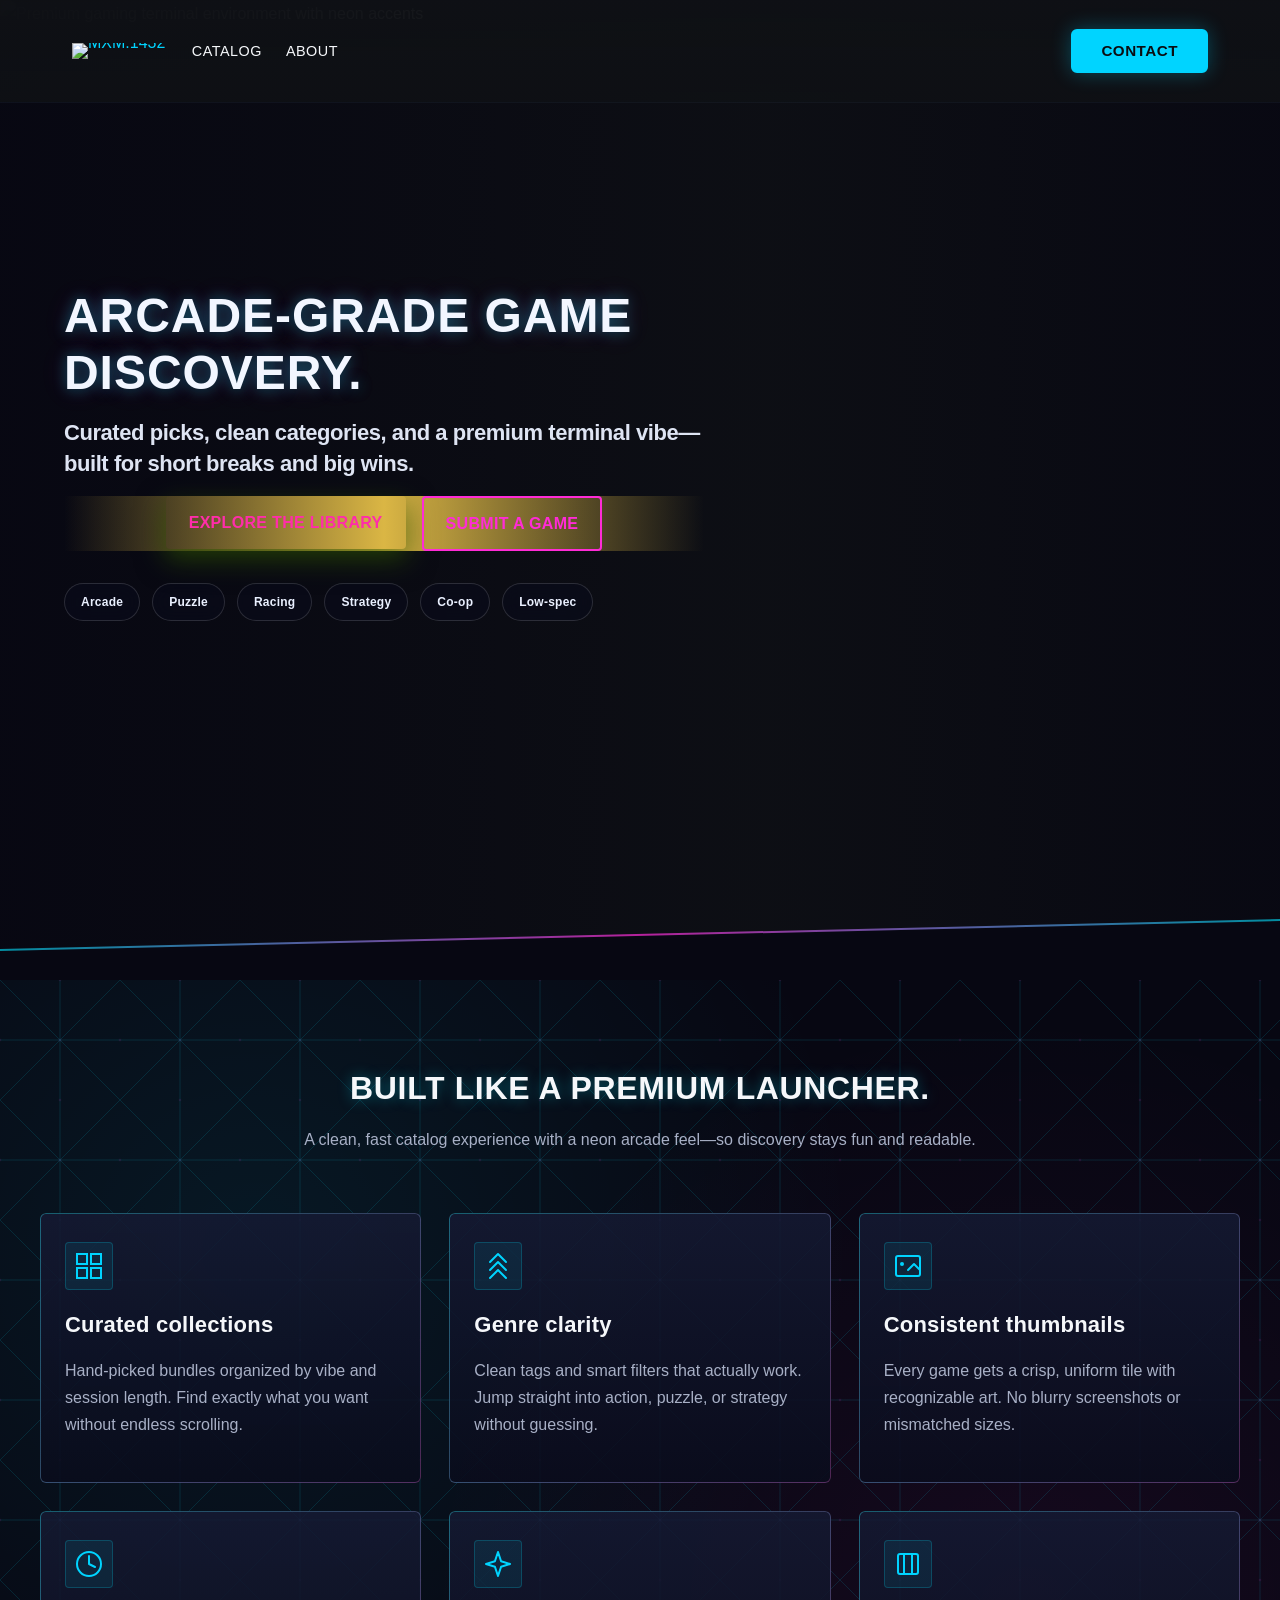
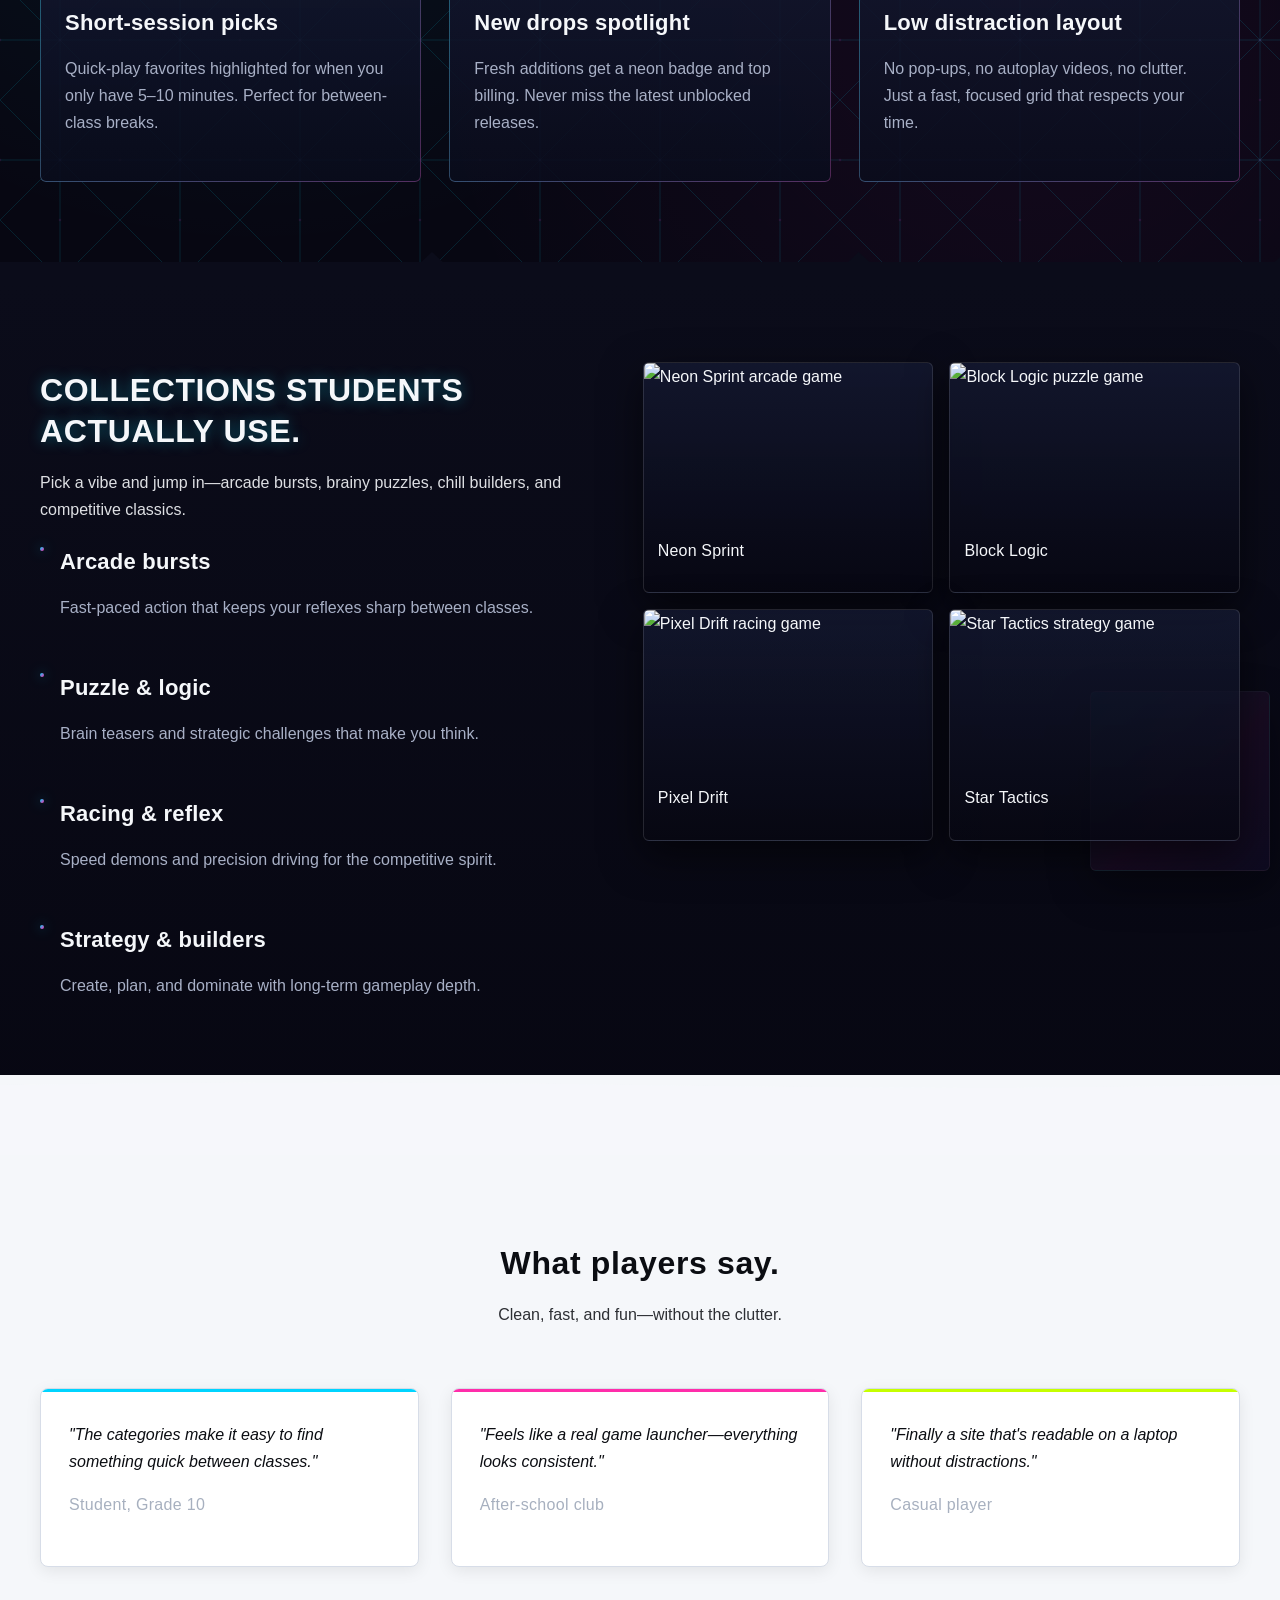
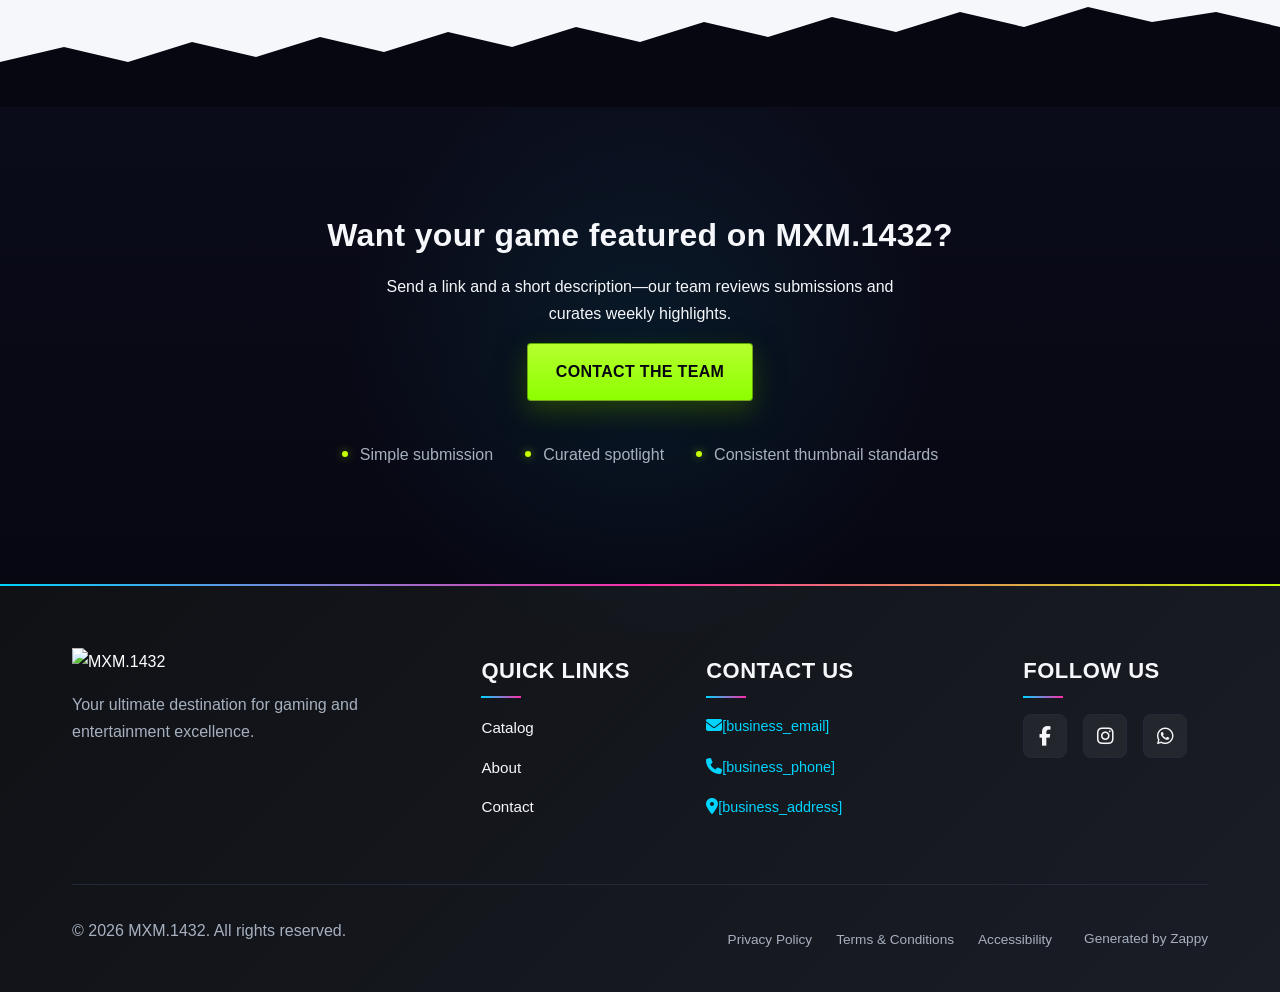
==== commit c47661c9: "Background sync: Progressive GitHub Sync" ====
--- a/public/index.html
+++ b/public/index.html
@@ -1 +1 @@
-<!doctype html><html dir="ltr" lang="en"><head><meta charset="UTF-8"><meta content="width=device-width,initial-scale=1" name="viewport"><meta content="index, follow" name="robots"><title>1000+ Unblocked Games for Students — MXM.1432</title><meta content="Access 1000+ unblocked games at school with MXM.1432. Play instantly without restrictions. Perfect for students seeking entertainment during breaks." name="description"><meta content="unblocked games, games for students, school games, federal student loans, students" name="keywords"><link href="/assets/favicon.ico" rel="icon" type="image/x-icon"><link href="/assets/favicon-16x16.png" rel="icon" type="image/png" sizes="16x16"><link href="/assets/favicon-32x32.png" rel="icon" type="image/png" sizes="32x32"><link href="/assets/favicon-48x48.png" rel="icon" type="image/png" sizes="48x48"><link href="/assets/favicon-192x192.png" rel="icon" type="image/png" sizes="192x192"><link href="/assets/favicon-512x512.png" rel="icon" type="image/png" sizes="512x512"><link href="/assets/apple-touch-icon.png" rel="apple-touch-icon"><script>!function(){"use strict";var t="45ce6a5c-c3c5-4c0c-b4a3-5d56dc00f430",e="https://api.zappy5.com/api/analytics/track",a=18e5,n=2592e6,o=!0,i=!0,r=!0;var s=function(){var e="zappy_visitor_"+t,a=null;try{if(a=localStorage.getItem(e)){var o=JSON.parse(a),i=Date.now();if(i-o.created<n)return o.lastSeen=i,localStorage.setItem(e,JSON.stringify(o)),o.id}}catch(t){console.warn("Zappy Analytics: LocalStorage not available")}var r="zv_"+Date.now()+"_"+Math.random().toString(36).substr(2,9);try{localStorage.setItem(e,JSON.stringify({id:r,created:Date.now(),lastSeen:Date.now()}))}catch(t){}return r}(),c=function(){var e="zappy_session_"+t,n=null;try{if(n=sessionStorage.getItem(e)){var o=JSON.parse(n),i=Date.now();if(i-o.timestamp<a)return o.timestamp=i,sessionStorage.setItem(e,JSON.stringify(o)),o.id}}catch(t){console.warn("Zappy Analytics: SessionStorage not available")}var r="zs_"+Date.now()+"_"+Math.random().toString(36).substr(2,9);try{sessionStorage.setItem(e,JSON.stringify({id:r,timestamp:Date.now()}))}catch(t){}return r}();function l(a,n){n=n||{};var o={website_id:t,event_type:a,page_path:window.location.pathname,referrer:document.referrer||"direct",visitor_id:s,session_id:c,metadata:n};if(navigator.sendBeacon){var i=new Blob([JSON.stringify(o)],{type:"application/json"});navigator.sendBeacon(e,i)}else fetch(e,{method:"POST",headers:{"Content-Type":"application/json"},body:JSON.stringify(o),keepalive:!0}).catch(function(t){console.warn("Zappy Analytics: Failed to track event",t)})}o&&l("pageview",{title:document.title,url:window.location.href}),i&&document.addEventListener("click",function(t){var e=t.target;if("BUTTON"===e.tagName||e.closest("button")){var a="BUTTON"===e.tagName?e:e.closest("button");l("click",{element:"button",text:a.textContent.trim().substring(0,100),id:a.id||null,class:a.className||null})}else if("A"===e.tagName||e.closest("a")){var n="A"===e.tagName?e:e.closest("a");l("navigation",{element:"link",text:n.textContent.trim().substring(0,100),href:n.href,external:n.hostname!==window.location.hostname})}},!0),r&&document.addEventListener("submit",function(t){var e=t.target;l("form_submit",{form_id:e.id||null,form_name:e.name||null,form_action:e.action||null,form_method:e.method||"GET"})},!0);var d=Date.now();window.addEventListener("beforeunload",function(){l("page_unload",{time_on_page:Math.floor((Date.now()-d)/1e3),page_path:window.location.pathname})}),window.zappyAnalytics={track:l,getVisitorId:function(){return s},getSessionId:function(){return c}}}()</script><meta content="1000+ Unblocked Games for Students — MXM.1432" property="og:title"><meta content="Access 1000+ unblocked games at school with MXM.1432. Play instantly without restrictions. Perfect for students seeking entertainment during breaks." property="og:description"><meta content="website" property="og:type"><meta content="en_US" property="og:locale"><meta content="summary_large_image" name="twitter:card"><meta content="1000+ Unblocked Games for Students — MXM.1432" name="twitter:title"><meta content="Access 1000+ unblocked games at school with MXM.1432. Play instantly without restrictions. Perfect for students seeking entertainment during breaks." name="twitter:description"><link href="https://cdnjs.cloudflare.com/ajax/libs/font-awesome/6.4.0/css/all.min.css" rel="stylesheet"><link href="/assets/favicon.ico" rel="icon" type="image/x-icon"><link href="/assets/favicon-16x16.png" rel="icon" type="image/png" sizes="16x16"><link href="/assets/favicon-32x32.png" rel="icon" type="image/png" sizes="32x32"><link href="/assets/favicon-48x48.png" rel="icon" type="image/png" sizes="48x48"><link href="/assets/favicon-192x192.png" rel="icon" type="image/png" sizes="192x192"><link href="/assets/favicon-512x512.png" rel="icon" type="image/png" sizes="512x512"><link href="/assets/apple-touch-icon.png" rel="apple-touch-icon"><link href="https://cdn.jsdelivr.net/npm/vanilla-cookieconsent@3/dist/cookieconsent.css" rel="stylesheet"><script src="https://cdn.jsdelivr.net/npm/vanilla-cookieconsent@3/dist/cookieconsent.umd.js"></script><script src="https://cdn.jsdelivr.net/gh/mickidum/acc_toolbar/acctoolbar/acctoolbar.min.js"></script><link href="/styles.css" rel="stylesheet"><style id="zappy-dropdown-submenu-styles">#navMenu li:has(.sub-menu),.nav-menu li:has(.sub-menu),.navbar li:has(.sub-menu),nav li:has(.sub-menu){position:relative}#navMenu .sub-menu,.nav-menu .sub-menu,.navbar .sub-menu,nav .sub-menu{display:block!important;position:absolute!important;top:100%;left:0;min-width:220px;background:#fff;border-radius:8px;box-shadow:0 8px 25px rgba(0,0,0,.15);padding:8px 0;opacity:0;visibility:hidden;transform:translateY(10px);transition:all .3s ease;z-index:1000;list-style:none;pointer-events:none}#navMenu li:hover>.sub-menu,.nav-menu li:hover>.sub-menu,.navbar li:hover>.sub-menu,nav li:hover>.sub-menu{opacity:1!important;visibility:visible!important;transform:translateY(0)!important;pointer-events:auto!important}.sub-menu li{list-style:none;margin:0;padding:0}.sub-menu a{display:block!important;padding:10px 16px!important;color:#333!important;font-weight:500;text-decoration:none;white-space:nowrap;transition:background-color .2s}.sub-menu a:hover{background-color:#f5f5f5}[dir=rtl] .nav-menu .sub-menu,[dir=rtl] .navbar .sub-menu,[dir=rtl] nav .sub-menu,html[lang=ar] .nav-menu .sub-menu,html[lang=ar] .navbar .sub-menu,html[lang=ar] nav .sub-menu,html[lang=he] .nav-menu .sub-menu,html[lang=he] .navbar .sub-menu,html[lang=he] nav .sub-menu{left:auto!important;right:0!important}.sub-menu:empty,.sub-menu:not(:has(li)),.sub-menu:not(:has(li:not(.zappy-hidden-menu-item))){display:none!important;opacity:0!important;visibility:hidden!important;pointer-events:none!important}li:has(.menu-group-title):hover>.sub-menu{opacity:1!important;visibility:visible!important;transform:translateY(0)!important;pointer-events:auto!important}#navMenu>li>.menu-group-title,.nav-menu>li>.menu-group-title{display:inline-block;padding:.5rem 1rem;cursor:default;user-select:none}@media (max-width:768px){#navMenu .sub-menu,.nav-menu .sub-menu,.navbar .sub-menu,nav .sub-menu{position:static!important;transform:none!important;box-shadow:none!important;background:0 0!important;max-height:0;overflow:hidden;opacity:0;visibility:hidden;transition:max-height .3s ease,opacity .3s ease;padding:0!important;border-radius:0!important}.sub-menu.mobile-expanded{max-height:500px!important;opacity:1!important;visibility:visible!important;padding:8px 0 8px 16px!important}[dir=rtl] .sub-menu.mobile-expanded,html[lang=he] .sub-menu.mobile-expanded{padding:8px 16px 8px 0!important}#navMenu li:hover>.sub-menu,.nav-menu li:hover>.sub-menu,.navbar li:hover>.sub-menu,nav li:hover>.sub-menu{opacity:0;visibility:hidden;pointer-events:none}#navMenu li>.sub-menu.mobile-expanded,.nav-menu li>.sub-menu.mobile-expanded,.navbar li>.sub-menu.mobile-expanded,nav li>.sub-menu.mobile-expanded{opacity:1!important;visibility:visible!important;pointer-events:auto!important}#navMenu li:has(.sub-menu),.nav-menu li:has(.sub-menu),.navbar li:has(.sub-menu),nav li:has(.sub-menu){display:flex!important;flex-wrap:wrap!important;align-items:center!important;position:relative!important;min-height:44px!important}#navMenu li:has(.sub-menu)>a,.nav-menu li:has(.sub-menu)>a,.navbar li:has(.sub-menu)>a,nav li:has(.sub-menu)>a{flex:1!important;min-width:0!important}#navMenu li:has(.sub-menu)>.menu-group-title,.nav-menu li:has(.sub-menu)>.menu-group-title,.navbar li:has(.sub-menu)>.menu-group-title,nav li:has(.sub-menu)>.menu-group-title{flex:1!important;min-width:0!important;padding:0!important;line-height:inherit!important}#navMenu li:has(.sub-menu)>.sub-menu,.nav-menu li:has(.sub-menu)>.sub-menu,.navbar li:has(.sub-menu)>.sub-menu,nav li:has(.sub-menu)>.sub-menu{flex-basis:100%!important;width:100%!important}#navMenu li:has(.sub-menu)>a [class*=arrow],#navMenu li:has(.sub-menu)>a [class*=chevron],.nav-menu li:has(.sub-menu)>a .fa-angle-down,.nav-menu li:has(.sub-menu)>a .fa-chevron-down,.nav-menu li:has(.sub-menu)>a [class*=arrow],.nav-menu li:has(.sub-menu)>a [class*=chevron],nav li:has(.sub-menu)>a [class*=arrow],nav li:has(.sub-menu)>a [class*=chevron]{display:none!important;visibility:hidden!important}.mobile-submenu-toggle{display:flex!important;align-items:center!important;justify-content:center!important;width:44px!important;height:auto!important;background:0 0!important;border:none!important;cursor:pointer!important;color:var(--text-dark)!important;position:static!important;flex-shrink:0!important;align-self:stretch!important;z-index:2!important;padding:0!important;margin:0!important}.mobile-submenu-toggle::after{content:''!important;width:0!important;height:0!important;border-left:6px solid transparent!important;border-right:6px solid transparent!important;border-top:7px solid currentColor!important;transition:transform .3s ease!important}.mobile-submenu-toggle.expanded::after{transform:rotate(180deg)!important}.sub-menu a{padding:10px 0!important;display:block!important;color:var(--text-dark)!important}.navbar .sub-menu li a,.zappy-products-dropdown .sub-menu a,nav.navbar .sub-menu li a{color:var(--text-dark)!important}}@media (min-width:769px){.mobile-submenu-toggle{display:none!important}}</style><style id="zappy-widget-visibility">#mic-access-tool-box,#mic-access-tool-general-button,#mic-init-access-tool #mic-access-tool-box,#mic-init-access-tool #mic-access-tool-general-button,#mic-init-access-tool .mic-access-tool-general-button,._access-icon,._access-menu,.mic-access-tool-box,.mic-access-tool-general-button,div[id*=mic-access-tool-box]{display:none!important;visibility:hidden!important;opacity:0!important;pointer-events:none!important}</style></head><body><nav class="navbar"><button aria-label="Menu" class="mobile-toggle" id="mobileToggle"><svg viewbox="0 0 24 24" fill="none" height="24" width="24" class="hamburger-icon"><path d="M3 12h18M3 6h18M3 18h18" stroke="currentColor" stroke-width="2" stroke-linecap="round"></path></svg><svg viewbox="0 0 24 24" fill="none" height="24" width="24" class="close-icon" style="display:none"><path d="M18 6L6 18M6 6l12 12" stroke="currentColor" stroke-width="2" stroke-linecap="round"></path></svg></button><button aria-label="Call" class="phone-header-btn"><svg viewbox="0 0 24 24" fill="currentColor" height="20" width="20"><path d="M22 16.92v3a2 2 0 0 1-2.18 2 19.79 19.79 0 0 1-8.63-3.07 19.5 19.5 0 0 1-6-6 19.79 19.79 0 0 1-3.07-8.67A2 2 0 0 1 4.11 2h3a2 2 0 0 1 2 1.72 12.84 12.84 0 0 0 .7 2.81 2 2 0 0 1-.45 2.11L8.09 9.91a16 16 0 0 0 6 6l1.27-1.27a2 2 0 0 1 2.11-.45 12.84 12.84 0 0 0 2.81.7A2 2 0 0 1 22 16.92z"></path></svg></button><div class="nav-container"><div class="nav-brand"><a href="/" class="logo-link"><img alt="MXM.1432" src="/assets/mxm-1432-gaming-entertainment-logo.webp" class="logo"></a></div><ul class="nav-menu" id="navMenu"><li><a href="/catalog">Catalog</a></li><li><a href="/about">About</a></li></ul><div class="nav-cta-container"><a href="/contact" class="nav-cta-btn">Contact</a></div></div></nav><main><section class="home-hero-section" data-layout-spec="Home-hero" data-hero-type="fullscreen-scrim"><div class="home-hero-section__bg-wrapper"><img alt="Premium gaming terminal environment with neon accents" src="/assets/site-home-hero-bg.webp" data-context="Cinematic near-black gaming room with neon terminal glow, subtle floating particles, depth-of-field blur, premium game launcher aesthetic, cyan and magenta accent lighting, moody atmospheric lighting, professional photography, high-end gaming setup in background" data-placeholder="home-hero-bg" height="1080" width="1920" class="home-hero-section__bg-image" data-hero-bg="true" data-preserve-bg="0"><div class="home-hero-section__scrim" aria-hidden="true"></div></div><div class="home-hero-section__content-wrapper"><div class="home-hero-section__overlay-group"><h1 class="home-hero-section__title">Arcade-grade game discovery.</h1><h3 class="home-hero-section__subtitle">Curated picks, clean categories, and a premium terminal vibe—built for short breaks and big wins.</h3><div class="home-hero-section__cta-row"><a href="/catalog" class="home-hero-section__btn home-hero-section__btn--primary">Explore the Library</a><a href="/contact" class="home-hero-section__btn home-hero-section__btn--secondary">Submit a Game</a></div><div class="home-hero-section__chips-row"><span class="home-hero-section__chip">Arcade</span><span class="home-hero-section__chip">Puzzle</span><span class="home-hero-section__chip">Racing</span><span class="home-hero-section__chip">Strategy</span><span class="home-hero-section__chip">Co-op</span><span class="home-hero-section__chip">Low-spec</span></div></div></div><div class="home-hero-section__divider-wrapper"><svg viewbox="0 0 1200 80" xmlns="http://www.w3.org/2000/svg" aria-hidden="true" data-no-icon-edit="true" preserveaspectratio="none"><defs><linearGradient id="home-hero-scanline-gradient" x1="0%" x2="100%" y1="0%" y2="0%"><stop offset="0%" style="stop-color:#00E5FF;stop-opacity:0.6"></stop><stop offset="50%" style="stop-color:#FF2BD6;stop-opacity:0.7"></stop><stop offset="100%" style="stop-color:#00E5FF;stop-opacity:0.6"></stop></linearGradient></defs><path d="M0,80 L0,50 L1200,20 L1200,80 Z" fill="#070712"></path><path d="M0,50 L1200,20" fill="#070712" stroke="url(#home-hero-scanline-gradient)" stroke-width="2"></path></svg></div></section><section class="home-features-section" data-layout-spec="Home-features"><div class="home-features-container"><div class="home-features-intro"><h2>Built like a premium launcher.</h2><p>A clean, fast catalog experience with a neon arcade feel—so discovery stays fun and readable.</p></div><div class="home-features-grid"><article class="home-features-card"><div class="home-features-icon-wrapper"><svg viewbox="0 0 32 32" xmlns="http://www.w3.org/2000/svg" data-element-type="icon" data-icon-type="svg" fill="none" height="32" width="32"><rect fill="none" height="10" stroke="currentColor" stroke-width="2" width="10" x="4" y="4"></rect><rect fill="none" height="10" stroke="currentColor" stroke-width="2" width="10" x="18" y="4"></rect><rect fill="none" height="10" stroke="currentColor" stroke-width="2" width="10" x="4" y="18"></rect><rect fill="none" height="10" stroke="currentColor" stroke-width="2" width="10" x="18" y="18"></rect></svg></div><h3>Curated collections</h3><p>Hand-picked bundles organized by vibe and session length. Find exactly what you want without endless scrolling.</p></article><article class="home-features-card"><div class="home-features-icon-wrapper"><svg viewbox="0 0 32 32" xmlns="http://www.w3.org/2000/svg" data-element-type="icon" data-icon-type="svg" fill="none" height="32" width="32"><path d="M8 12L16 4L24 12" fill="none" stroke="currentColor" stroke-width="2" stroke-linejoin="round" stroke-linecap="round"></path><path d="M8 20L16 12L24 20" fill="none" stroke="currentColor" stroke-width="2" stroke-linejoin="round" stroke-linecap="round"></path><path d="M8 28L16 20L24 28" fill="none" stroke="currentColor" stroke-width="2" stroke-linejoin="round" stroke-linecap="round"></path></svg></div><h3>Genre clarity</h3><p>Clean tags and smart filters that actually work. Jump straight into action, puzzle, or strategy without guessing.</p></article><article class="home-features-card"><div class="home-features-icon-wrapper"><svg viewbox="0 0 32 32" xmlns="http://www.w3.org/2000/svg" data-element-type="icon" data-icon-type="svg" fill="none" height="32" width="32"><rect fill="none" height="20" stroke="currentColor" stroke-width="2" width="24" x="4" y="6" rx="2"></rect><circle cx="10" cy="14" fill="currentColor" r="2"></circle><path d="M28 20L22 14L16 20" fill="none" stroke="currentColor" stroke-width="2" stroke-linejoin="round" stroke-linecap="round"></path></svg></div><h3>Consistent thumbnails</h3><p>Every game gets a crisp, uniform tile with recognizable art. No blurry screenshots or mismatched sizes.</p></article><article class="home-features-card"><div class="home-features-icon-wrapper"><svg viewbox="0 0 32 32" xmlns="http://www.w3.org/2000/svg" data-element-type="icon" data-icon-type="svg" fill="none" height="32" width="32"><circle cx="16" cy="16" fill="none" r="12" stroke="currentColor" stroke-width="2"></circle><path d="M16 8V16L22 19" stroke="currentColor" stroke-width="2" stroke-linecap="round" stroke-linejoin="round"></path></svg></div><h3>Short-session picks</h3><p>Quick-play favorites highlighted for when you only have 5–10 minutes. Perfect for between-class breaks.</p></article><article class="home-features-card"><div class="home-features-icon-wrapper"><svg viewbox="0 0 32 32" xmlns="http://www.w3.org/2000/svg" data-element-type="icon" data-icon-type="svg" fill="none" height="32" width="32"><path d="M16 4L19.09 13.26L28 16L19.09 18.74L16 28L12.91 18.74L4 16L12.91 13.26L16 4Z" fill="none" stroke="currentColor" stroke-width="2" stroke-linejoin="round"></path></svg></div><h3>New drops spotlight</h3><p>Fresh additions get a neon badge and top billing. Never miss the latest unblocked releases.</p></article><article class="home-features-card"><div class="home-features-icon-wrapper"><svg viewbox="0 0 32 32" xmlns="http://www.w3.org/2000/svg" data-element-type="icon" data-icon-type="svg" fill="none" height="32" width="32"><rect fill="none" height="20" stroke="currentColor" stroke-width="2" width="20" x="6" y="6" rx="2"></rect><path d="M12 6V26" stroke="currentColor" stroke-width="2"></path><path d="M20 6V26" stroke="currentColor" stroke-width="2"></path></svg></div><h3>Low distraction layout</h3><p>No pop-ups, no autoplay videos, no clutter. Just a fast, focused grid that respects your time.</p></article></div></div><div class="home-features-divider-wrapper"><svg viewbox="0 0 1200 40" xmlns="http://www.w3.org/2000/svg" aria-hidden="true" data-no-icon-edit="true" preserveaspectratio="none"><path d="M0,40 L0,20 L395,20 L405,10 L415,20 L795,20 L805,10 L815,20 L1195,20 L1200,15 L1200,40 Z" fill="#0B0C1A"></path></svg></div></section><section class="home-showcase-section" data-layout-spec="Home-showcase"><div class="showcase-container"><div class="showcase-content"><h2>Collections students actually use.</h2><p class="showcase-intro">Pick a vibe and jump in—arcade bursts, brainy puzzles, chill builders, and competitive classics.</p><div class="category-list"><div class="category-item"><h3>Arcade bursts</h3><p>Fast-paced action that keeps your reflexes sharp between classes.</p></div><div class="category-item"><h3>Puzzle &amp; logic</h3><p>Brain teasers and strategic challenges that make you think.</p></div><div class="category-item"><h3>Racing &amp; reflex</h3><p>Speed demons and precision driving for the competitive spirit.</p></div><div class="category-item"><h3>Strategy &amp; builders</h3><p>Create, plan, and dominate with long-term gameplay depth.</p></div></div></div><div class="showcase-media"><div class="game-grid"><div class="game-tile"><img alt="Neon Sprint arcade game" src="/assets/site-home-showcase-image-1.webp" data-context="Vibrant neon arcade game screenshot with bright cyan and magenta colors, fast-paced action scene with glowing trails and particle effects, futuristic gaming aesthetic for students" data-placeholder="home-showcase-image-1" height="338" width="600"><p class="game-caption">Neon Sprint</p></div><div class="game-tile"><img alt="Block Logic puzzle game" src="/assets/site-home-showcase-image-2.webp" data-context="Colorful puzzle game interface with geometric blocks and glowing edges, clean minimal design with bright neon accents, logic-based gaming screenshot for students" data-placeholder="home-showcase-image-2" height="338" width="600"><p class="game-caption">Block Logic</p></div><div class="game-tile"><img alt="Pixel Drift racing game" src="/assets/site-home-showcase-image-3.webp" data-context="High-speed racing game with pixelated retro aesthetic, neon track with motion blur effects, futuristic vehicles with glowing trails for student gamers" data-placeholder="home-showcase-image-3" height="338" width="600"><p class="game-caption">Pixel Drift</p></div><div class="game-tile"><img alt="Star Tactics strategy game" src="/assets/site-home-showcase-image-4.webp" data-context="Space strategy game with glowing star map interface, tactical grid with neon highlights, sci-fi command center aesthetic for student strategy gamers" data-placeholder="home-showcase-image-4" height="338" width="600"><p class="game-caption">Star Tactics</p></div></div><div class="backplate-tile"></div></div></div><div class="showcase-divider-wrapper"><svg viewbox="0 0 1200 80" xmlns="http://www.w3.org/2000/svg" aria-hidden="true" data-no-icon-edit="true" preserveaspectratio="none"><defs><linearGradient id="showcase-divider-gradient" x1="0%" x2="0%" y1="0%" y2="100%"><stop offset="0%" style="stop-color:#0B0C1A;stop-opacity:1"></stop><stop offset="100%" style="stop-color:#F5F7FA;stop-opacity:1"></stop></linearGradient></defs><path d="M0,80 L0,0 L1200,0 L1200,80 Z" fill="var(--bg-light)"></path><path d="M0,80 L0,10 Q300,5 600,10 T1200,10 L1200,80 Z" fill="var(--bg-light)" opacity="0.15"></path></svg></div></section><section class="home-testimonials-section" data-layout-spec="Home-testimonials"><div class="home-testimonials-container"><div class="home-testimonials-header"><h2>What players say.</h2><p>Clean, fast, and fun—without the clutter.</p></div><div class="home-testimonials-grid"><div class="home-testimonials-card"><div class="home-testimonials-card-accent"></div><p class="home-testimonials-quote">"The categories make it easy to find something quick between classes."</p><p class="home-testimonials-attribution">Student, Grade 10</p></div><div class="home-testimonials-card"><div class="home-testimonials-card-accent"></div><p class="home-testimonials-quote">"Feels like a real game launcher—everything looks consistent."</p><p class="home-testimonials-attribution">After-school club</p></div><div class="home-testimonials-card"><div class="home-testimonials-card-accent"></div><p class="home-testimonials-quote">"Finally a site that's readable on a laptop without distractions."</p><p class="home-testimonials-attribution">Casual player</p></div></div></div><div class="home-testimonials-divider-wrapper"><svg viewbox="0 0 1200 100" xmlns="http://www.w3.org/2000/svg" aria-hidden="true" data-no-icon-edit="true" preserveaspectratio="none"><path d="M0,100 L0,55 L60,40 L120,55 L180,35 L240,50 L300,30 L360,45 L420,25 L480,40 L540,20 L600,35 L660,15 L720,30 L780,10 L840,25 L900,5 L960,20 L1020,0 L1080,15 L1140,5 L1200,20 L1200,100 Z" fill="#070712"></path></svg></div></section><section class="home-cta-section" data-layout-spec="Home-cta"><div class="home-cta-container"><div class="home-cta-content"><h2 class="home-cta-title">Want your game featured on MXM.1432?</h2><p class="home-cta-description">Send a link and a short description—our team reviews submissions and curates weekly highlights.</p><a href="/contact" class="btn-primary home-cta-button">Contact the Team</a><div class="home-cta-trust"><p class="home-cta-trust-item">Simple submission</p><p class="home-cta-trust-item">Curated spotlight</p><p class="home-cta-trust-item">Consistent thumbnail standards</p></div></div><div class="home-cta-glow" aria-hidden="true"></div></div></section></main><footer class="site-footer"><div class="footer-container"><div class="footer-top"><div class="footer-column footer-brand"><img alt="MXM.1432" src="/assets/mxm-1432-gaming-entertainment-logo.webp" class="logo"><p class="footer-tagline">Your ultimate destination for gaming and entertainment excellence.</p></div><div class="footer-column footer-links"><h3 class="footer-heading">Quick Links</h3><ul class="footer-nav"><li><a href="/catalog">Catalog</a></li><li><a href="/about">About</a></li><li><a href="/contact">Contact</a></li></ul></div><div class="footer-column footer-contact"><h3 class="footer-heading">Contact Us</h3><ul class="contact-list"><li><a href="/"><i class="fas fa-envelope"></i><span>[business_email]</span></a></li><li><a href="/"><i class="fas fa-phone"></i><span>[business_phone]</span></a></li><li><a href="/"><i class="fas fa-map-marker-alt"></i><span>[business_address]</span></a></li></ul></div><div class="footer-column footer-social"><h3 class="footer-heading">Follow Us</h3><div class="social-links"><a href="[facebook_handle]" aria-label="Facebook"><i class="fab fa-facebook-f"></i></a><a href="[instagram_handle]" aria-label="Instagram"><i class="fab fa-instagram"></i></a><a href="[whatsapp_handle]" aria-label="WhatsApp"><i class="fab fa-whatsapp"></i></a></div></div></div><div class="footer-bottom"><div class="footer-bottom-left"><p class="copyright">© 2026 MXM.1432. All rights reserved.</p></div><div class="footer-bottom-right"><ul class="legal-links"><li><a href="/privacy">Privacy Policy</a></li><li><a href="/terms">Terms &amp; Conditions</a></li><li><a href="/accessibility">Accessibility</a></li></ul><a href="https://zappy5.com" class="zappy-attribution" target="_blank">Generated by Zappy</a></div></div></div></footer><a href="https://wa.me/[whatsapp_handle]" class="whatsapp-float" aria-label="WhatsApp"><i class="fab fa-whatsapp"></i></a><div data-integration="accessibility:toolbar"></div><script src="/script.js"></script><script id="zappy-mobile-submenu-script">!function(){function e(){if(window.innerWidth>768)return document.querySelectorAll(".mobile-submenu-toggle").forEach(function(e){e.remove()}),void document.querySelectorAll(".sub-menu.mobile-expanded").forEach(function(e){e.classList.remove("mobile-expanded")});document.querySelectorAll(".nav-menu li:has(.sub-menu), nav li:has(.sub-menu), .navbar li:has(.sub-menu), #navMenu li:has(.sub-menu)").forEach(function(e){if(!e.querySelector(".mobile-submenu-toggle")){var t=e.querySelector(".sub-menu"),n=e.querySelector(":scope > a");if(t&&n){var o=document.createElement("button");o.className="mobile-submenu-toggle",o.setAttribute("aria-label","Toggle submenu"),o.setAttribute("type","button"),n.insertAdjacentElement("afterend",o),o.addEventListener("click",function(e){e.preventDefault(),e.stopPropagation(),document.querySelectorAll(".sub-menu.mobile-expanded").forEach(function(e){if(e!==t){e.classList.remove("mobile-expanded");var n=e.parentElement.querySelector(".mobile-submenu-toggle");n&&n.classList.remove("expanded")}}),t.classList.toggle("mobile-expanded"),o.classList.toggle("expanded")})}}})}var t;"loading"===document.readyState?document.addEventListener("DOMContentLoaded",e):e(),window.addEventListener("resize",function(){clearTimeout(t),t=setTimeout(e,250)});var n=new MutationObserver(function(t){t.forEach(function(t){if("attributes"===t.type){var n=t.target;n.classList&&(n.classList.contains("active")||n.classList.contains("open"))&&setTimeout(e,100)}})});setTimeout(function(){document.querySelectorAll(".mobile-menu, .nav-menu, #navMenu, nav").forEach(function(e){n.observe(e,{attributes:!0,attributeFilter:["class","style"]})})},500)}()</script><script id="zappy-navbar-scroll-effect">!function(){var e=document.querySelector("nav.navbar,.navbar:not(.zappy-catalog-menu)"),t=document.querySelector(".zappy-catalog-menu,#zappy-catalog-menu");if(e){var r="rgba(15,17,21,0.85)",o=getComputedStyle(document.documentElement),a=(o.getPropertyValue("--text-dark").trim(),o.getPropertyValue("--text-light").trim()||"#ffffff");e.style.transition="background 0.3s ease,backdrop-filter 0.3s ease,-webkit-backdrop-filter 0.3s ease,box-shadow 0.3s ease",t&&(t.style.transition="background 0.3s ease,backdrop-filter 0.3s ease,-webkit-backdrop-filter 0.3s ease");var s="a,.navbar-brand,.navbar-brand a,.dropdown-toggle,.mobile-toggle,.phone-header-btn,.mobile-hamburger-btn,.mobile-close-btn,.mobile-submenu-toggle,.nav-link",l=["cart-link","login-link","nav-search-toggle","search-toggle"];window.addEventListener("scroll",v,{passive:!0}),window.addEventListener("resize",v,{passive:!0}),v();var n=document.querySelector('section[class*="hero"],[data-hero-type],main>section:first-child'),i=!1;if(n){var p=getComputedStyle(n),d=p.backgroundImage;if(d&&"none"!==d)if(-1!==d.indexOf("url(")){var c=p.backgroundColor.match(/\d+/g);i=!(c&&c.length>=3)||w(parseInt(c[0]),parseInt(c[1]),parseInt(c[2]))<.4}else if(-1!==d.indexOf("gradient")){var b=d.match(/rgba?\(\s*(\d+)\s*,\s*(\d+)\s*,\s*(\d+)/g);if(b&&b.length>0){for(var y=0,g=0;g<b.length;g++){var m=b[g].match(/\d+/g);y+=w(parseInt(m[0]),parseInt(m[1]),parseInt(m[2]))}i=y/b.length<.4}else i=!0}else i=!0;else{var u=p.backgroundColor.match(/\d+/g);u&&u.length>=3&&(i=w(parseInt(u[0]),parseInt(u[1]),parseInt(u[2]))<.4)}}i||(window.removeEventListener("scroll",v),window.removeEventListener("resize",v),e.classList.add("scrolled"),e.style.setProperty("--frosted-text",a),e.style.setProperty("background-image","none","important"),e.style.backdropFilter="blur(12px)",e.style.webkitBackdropFilter="blur(12px)",e.style.boxShadow="0 2px 16px rgba(0,0,0,0.12)",k(e,a),window.innerWidth>768&&e.style.setProperty("background-color",r,"important"),t&&(t.classList.add("scrolled"),t.style.setProperty("background",r,"important"),t.style.setProperty("backdrop-filter","blur(12px)","important"),t.style.setProperty("-webkit-backdrop-filter","blur(12px)","important"),k(t,a)))}function k(e,t){for(var r=e.querySelectorAll(s),o=0;o<r.length;o++){for(var a=!1,n=0;n<l.length;n++)if(r[o].classList.contains(l[n])){a=!0;break}a||r[o].style.setProperty("color",t,"important")}}function f(e){for(var t=e.querySelectorAll(s),r=0;r<t.length;r++)t[r].style.removeProperty("color")}function v(){if(window.innerWidth<=768)return e.classList.remove("scrolled"),f(e),void(t&&(t.classList.remove("scrolled"),f(t)));(window.scrollY||window.pageYOffset)>60?(e.classList.add("scrolled"),e.style.setProperty("background-color",r,"important"),e.style.setProperty("background-image","none","important"),e.style.setProperty("--frosted-text",a),e.style.backdropFilter="blur(12px)",e.style.webkitBackdropFilter="blur(12px)",e.style.boxShadow="0 2px 16px rgba(0,0,0,0.12)",k(e,a),t&&(t.classList.add("scrolled"),t.style.setProperty("background",r,"important"),t.style.setProperty("backdrop-filter","blur(12px)","important"),t.style.setProperty("-webkit-backdrop-filter","blur(12px)","important"),k(t,a))):(e.classList.remove("scrolled"),e.style.setProperty("background-color","transparent","important"),e.style.removeProperty("background-image"),e.style.removeProperty("--frosted-text"),e.style.backdropFilter="none",e.style.webkitBackdropFilter="none",e.style.boxShadow="none",f(e),t&&(t.classList.remove("scrolled"),t.style.setProperty("background","transparent","important"),t.style.setProperty("backdrop-filter","none","important"),t.style.setProperty("-webkit-backdrop-filter","none","important"),f(t)))}function w(e,t,r){return t/=255,r/=255,.2126*(e=(e/=255)<=.03928?e/12.92:Math.pow((e+.055)/1.055,2.4))+.7152*(t=t<=.03928?t/12.92:Math.pow((t+.055)/1.055,2.4))+.0722*(r=r<=.03928?r/12.92:Math.pow((r+.055)/1.055,2.4))}}()</script></body></html>+<!doctype html><html dir="ltr" lang="en"><head><meta charset="UTF-8"><meta content="width=device-width,initial-scale=1" name="viewport"><meta content="index, follow" name="robots"><title>1000+ Unblocked Games for Students — MXM.1432</title><meta content="Access 1000+ unblocked games at school with MXM.1432. Play instantly without restrictions. Perfect for students seeking entertainment during breaks." name="description"><meta content="unblocked games, games for students, school games, federal student loans, students" name="keywords"><link href="/assets/favicon.ico" rel="icon" type="image/x-icon"><link href="/assets/favicon-16x16.png" rel="icon" type="image/png" sizes="16x16"><link href="/assets/favicon-32x32.png" rel="icon" type="image/png" sizes="32x32"><link href="/assets/favicon-48x48.png" rel="icon" type="image/png" sizes="48x48"><link href="/assets/favicon-192x192.png" rel="icon" type="image/png" sizes="192x192"><link href="/assets/favicon-512x512.png" rel="icon" type="image/png" sizes="512x512"><link href="/assets/apple-touch-icon.png" rel="apple-touch-icon"><script>!function(){"use strict";var t="45ce6a5c-c3c5-4c0c-b4a3-5d56dc00f430",e="https://api.zappy5.com/api/analytics/track",a=18e5,n=2592e6,o=!0,i=!0,r=!0;var s=function(){var e="zappy_visitor_"+t,a=null;try{if(a=localStorage.getItem(e)){var o=JSON.parse(a),i=Date.now();if(i-o.created<n)return o.lastSeen=i,localStorage.setItem(e,JSON.stringify(o)),o.id}}catch(t){console.warn("Zappy Analytics: LocalStorage not available")}var r="zv_"+Date.now()+"_"+Math.random().toString(36).substr(2,9);try{localStorage.setItem(e,JSON.stringify({id:r,created:Date.now(),lastSeen:Date.now()}))}catch(t){}return r}(),c=function(){var e="zappy_session_"+t,n=null;try{if(n=sessionStorage.getItem(e)){var o=JSON.parse(n),i=Date.now();if(i-o.timestamp<a)return o.timestamp=i,sessionStorage.setItem(e,JSON.stringify(o)),o.id}}catch(t){console.warn("Zappy Analytics: SessionStorage not available")}var r="zs_"+Date.now()+"_"+Math.random().toString(36).substr(2,9);try{sessionStorage.setItem(e,JSON.stringify({id:r,timestamp:Date.now()}))}catch(t){}return r}();function l(a,n){n=n||{};var o={website_id:t,event_type:a,page_path:window.location.pathname,referrer:document.referrer||"direct",visitor_id:s,session_id:c,metadata:n};if(navigator.sendBeacon){var i=new Blob([JSON.stringify(o)],{type:"application/json"});navigator.sendBeacon(e,i)}else fetch(e,{method:"POST",headers:{"Content-Type":"application/json"},body:JSON.stringify(o),keepalive:!0}).catch(function(t){console.warn("Zappy Analytics: Failed to track event",t)})}o&&l("pageview",{title:document.title,url:window.location.href}),i&&document.addEventListener("click",function(t){var e=t.target;if("BUTTON"===e.tagName||e.closest("button")){var a="BUTTON"===e.tagName?e:e.closest("button");l("click",{element:"button",text:a.textContent.trim().substring(0,100),id:a.id||null,class:a.className||null})}else if("A"===e.tagName||e.closest("a")){var n="A"===e.tagName?e:e.closest("a");l("navigation",{element:"link",text:n.textContent.trim().substring(0,100),href:n.href,external:n.hostname!==window.location.hostname})}},!0),r&&document.addEventListener("submit",function(t){var e=t.target;l("form_submit",{form_id:e.id||null,form_name:e.name||null,form_action:e.action||null,form_method:e.method||"GET"})},!0);var d=Date.now();window.addEventListener("beforeunload",function(){l("page_unload",{time_on_page:Math.floor((Date.now()-d)/1e3),page_path:window.location.pathname})}),window.zappyAnalytics={track:l,getVisitorId:function(){return s},getSessionId:function(){return c}}}()</script><meta content="1000+ Unblocked Games for Students — MXM.1432" property="og:title"><meta content="Access 1000+ unblocked games at school with MXM.1432. Play instantly without restrictions. Perfect for students seeking entertainment during breaks." property="og:description"><meta content="website" property="og:type"><meta content="en_US" property="og:locale"><meta content="summary_large_image" name="twitter:card"><meta content="1000+ Unblocked Games for Students — MXM.1432" name="twitter:title"><meta content="Access 1000+ unblocked games at school with MXM.1432. Play instantly without restrictions. Perfect for students seeking entertainment during breaks." name="twitter:description"><link href="https://cdnjs.cloudflare.com/ajax/libs/font-awesome/6.4.0/css/all.min.css" rel="stylesheet"><link href="/assets/favicon.ico" rel="icon" type="image/x-icon"><link href="/assets/favicon-16x16.png" rel="icon" type="image/png" sizes="16x16"><link href="/assets/favicon-32x32.png" rel="icon" type="image/png" sizes="32x32"><link href="/assets/favicon-48x48.png" rel="icon" type="image/png" sizes="48x48"><link href="/assets/favicon-192x192.png" rel="icon" type="image/png" sizes="192x192"><link href="/assets/favicon-512x512.png" rel="icon" type="image/png" sizes="512x512"><link href="/assets/apple-touch-icon.png" rel="apple-touch-icon"><link href="https://cdn.jsdelivr.net/npm/vanilla-cookieconsent@3/dist/cookieconsent.css" rel="stylesheet"><script src="https://cdn.jsdelivr.net/npm/vanilla-cookieconsent@3/dist/cookieconsent.umd.js"></script><script src="https://cdn.jsdelivr.net/gh/mickidum/acc_toolbar/acctoolbar/acctoolbar.min.js"></script><link href="/styles.css" rel="stylesheet"><style id="zappy-dropdown-submenu-styles">#navMenu li:has(.sub-menu),.nav-menu li:has(.sub-menu),.navbar li:has(.sub-menu),nav li:has(.sub-menu){position:relative}#navMenu .sub-menu,.nav-menu .sub-menu,.navbar .sub-menu,nav .sub-menu{display:block!important;position:absolute!important;top:100%;left:0;min-width:220px;background:#fff;border-radius:8px;box-shadow:0 8px 25px rgba(0,0,0,.15);padding:8px 0;opacity:0;visibility:hidden;transform:translateY(10px);transition:all .3s ease;z-index:1000;list-style:none;pointer-events:none}#navMenu li:hover>.sub-menu,.nav-menu li:hover>.sub-menu,.navbar li:hover>.sub-menu,nav li:hover>.sub-menu{opacity:1!important;visibility:visible!important;transform:translateY(0)!important;pointer-events:auto!important}.sub-menu li{list-style:none;margin:0;padding:0}.sub-menu a{display:block!important;padding:10px 16px!important;color:#333!important;font-weight:500;text-decoration:none;white-space:nowrap;transition:background-color .2s}.sub-menu a:hover{background-color:#f5f5f5}[dir=rtl] .nav-menu .sub-menu,[dir=rtl] .navbar .sub-menu,[dir=rtl] nav .sub-menu,html[lang=ar] .nav-menu .sub-menu,html[lang=ar] .navbar .sub-menu,html[lang=ar] nav .sub-menu,html[lang=he] .nav-menu .sub-menu,html[lang=he] .navbar .sub-menu,html[lang=he] nav .sub-menu{left:auto!important;right:0!important}.sub-menu:empty,.sub-menu:not(:has(li)),.sub-menu:not(:has(li:not(.zappy-hidden-menu-item))){display:none!important;opacity:0!important;visibility:hidden!important;pointer-events:none!important}li:has(.menu-group-title):hover>.sub-menu{opacity:1!important;visibility:visible!important;transform:translateY(0)!important;pointer-events:auto!important}#navMenu>li>.menu-group-title,.nav-menu>li>.menu-group-title{display:inline-block;padding:.5rem 1rem;cursor:default;user-select:none}@media (max-width:768px){#navMenu .sub-menu,.nav-menu .sub-menu,.navbar .sub-menu,nav .sub-menu{position:static!important;transform:none!important;box-shadow:none!important;background:0 0!important;max-height:0;overflow:hidden;opacity:0;visibility:hidden;transition:max-height .3s ease,opacity .3s ease;padding:0!important;border-radius:0!important}.sub-menu.mobile-expanded{max-height:500px!important;opacity:1!important;visibility:visible!important;padding:8px 0 8px 16px!important}[dir=rtl] .sub-menu.mobile-expanded,html[lang=he] .sub-menu.mobile-expanded{padding:8px 16px 8px 0!important}#navMenu li:hover>.sub-menu,.nav-menu li:hover>.sub-menu,.navbar li:hover>.sub-menu,nav li:hover>.sub-menu{opacity:0;visibility:hidden;pointer-events:none}#navMenu li>.sub-menu.mobile-expanded,.nav-menu li>.sub-menu.mobile-expanded,.navbar li>.sub-menu.mobile-expanded,nav li>.sub-menu.mobile-expanded{opacity:1!important;visibility:visible!important;pointer-events:auto!important}#navMenu li:has(.sub-menu),.nav-menu li:has(.sub-menu),.navbar li:has(.sub-menu),nav li:has(.sub-menu){display:flex!important;flex-wrap:wrap!important;align-items:center!important;position:relative!important;min-height:44px!important}#navMenu li:has(.sub-menu)>a,.nav-menu li:has(.sub-menu)>a,.navbar li:has(.sub-menu)>a,nav li:has(.sub-menu)>a{flex:1!important;min-width:0!important}#navMenu li:has(.sub-menu)>.menu-group-title,.nav-menu li:has(.sub-menu)>.menu-group-title,.navbar li:has(.sub-menu)>.menu-group-title,nav li:has(.sub-menu)>.menu-group-title{flex:1!important;min-width:0!important;padding:0!important;line-height:inherit!important}#navMenu li:has(.sub-menu)>.sub-menu,.nav-menu li:has(.sub-menu)>.sub-menu,.navbar li:has(.sub-menu)>.sub-menu,nav li:has(.sub-menu)>.sub-menu{flex-basis:100%!important;width:100%!important}#navMenu li:has(.sub-menu)>a [class*=arrow],#navMenu li:has(.sub-menu)>a [class*=chevron],.nav-menu li:has(.sub-menu)>a .fa-angle-down,.nav-menu li:has(.sub-menu)>a .fa-chevron-down,.nav-menu li:has(.sub-menu)>a [class*=arrow],.nav-menu li:has(.sub-menu)>a [class*=chevron],nav li:has(.sub-menu)>a [class*=arrow],nav li:has(.sub-menu)>a [class*=chevron]{display:none!important;visibility:hidden!important}.mobile-submenu-toggle{display:flex!important;align-items:center!important;justify-content:center!important;width:44px!important;height:auto!important;background:0 0!important;border:none!important;cursor:pointer!important;color:var(--text-dark)!important;position:static!important;flex-shrink:0!important;align-self:stretch!important;z-index:2!important;padding:0!important;margin:0!important}.mobile-submenu-toggle::after{content:''!important;width:0!important;height:0!important;border-left:6px solid transparent!important;border-right:6px solid transparent!important;border-top:7px solid currentColor!important;transition:transform .3s ease!important}.mobile-submenu-toggle.expanded::after{transform:rotate(180deg)!important}.sub-menu a{padding:10px 0!important;display:block!important;color:var(--text-dark)!important}.navbar .sub-menu li a,.zappy-products-dropdown .sub-menu a,nav.navbar .sub-menu li a{color:var(--text-dark)!important}}@media (min-width:769px){.mobile-submenu-toggle{display:none!important}}</style><style id="zappy-widget-visibility">#mic-access-tool-box,#mic-access-tool-general-button,#mic-init-access-tool #mic-access-tool-box,#mic-init-access-tool #mic-access-tool-general-button,#mic-init-access-tool .mic-access-tool-general-button,._access-icon,._access-menu,.mic-access-tool-box,.mic-access-tool-general-button,div[id*=mic-access-tool-box]{display:none!important;visibility:hidden!important;opacity:0!important;pointer-events:none!important}</style></head><body><nav class="navbar"><button aria-label="Menu" class="mobile-toggle" id="mobileToggle"><svg viewBox="0 0 24 24" fill="none" height="24" width="24" class="hamburger-icon"><path d="M3 12h18M3 6h18M3 18h18" stroke="currentColor" stroke-width="2" stroke-linecap="round"></path></svg><svg viewBox="0 0 24 24" fill="none" height="24" width="24" class="close-icon" style="display:none"><path d="M18 6L6 18M6 6l12 12" stroke="currentColor" stroke-width="2" stroke-linecap="round"></path></svg></button><button aria-label="Call" class="phone-header-btn"><svg viewBox="0 0 24 24" fill="currentColor" height="20" width="20"><path d="M22 16.92v3a2 2 0 0 1-2.18 2 19.79 19.79 0 0 1-8.63-3.07 19.5 19.5 0 0 1-6-6 19.79 19.79 0 0 1-3.07-8.67A2 2 0 0 1 4.11 2h3a2 2 0 0 1 2 1.72 12.84 12.84 0 0 0 .7 2.81 2 2 0 0 1-.45 2.11L8.09 9.91a16 16 0 0 0 6 6l1.27-1.27a2 2 0 0 1 2.11-.45 12.84 12.84 0 0 0 2.81.7A2 2 0 0 1 22 16.92z"></path></svg></button><div class="nav-container"><div class="nav-brand"><a href="/" class="logo-link"><img alt="MXM.1432" src="/assets/mxm-1432-gaming-entertainment-logo.webp" class="logo"></a></div><ul class="nav-menu" id="navMenu"><li><a href="/catalog">Catalog</a></li><li><a href="/about">About</a></li></ul><div class="nav-cta-container"><a href="/contact" class="nav-cta-btn">Contact</a></div></div></nav><main><section class="home-hero-section" data-layout-spec="Home-hero" data-hero-type="fullscreen-scrim" id="zappy-section-0"><div class="home-hero-section__bg-wrapper"><img alt="Premium gaming terminal environment with neon accents" src="/assets/site-home-hero-bg.webp" data-context="Cinematic near-black gaming room with neon terminal glow, subtle floating particles, depth-of-field blur, premium game launcher aesthetic, cyan and magenta accent lighting, moody atmospheric lighting, professional photography, high-end gaming setup in background" data-placeholder="home-hero-bg" height="1080" width="1920" class="home-hero-section__bg-image zappy-editable-image" data-element-id="img-1772940622338-f0wql9fou" data-element-type="image" data-hero-bg="true" data-preserve-bg="0" data-resize-handler-attached="true"><div class="home-hero-section__scrim" aria-hidden="true"></div></div><div class="home-hero-section__content-wrapper"><div class="home-hero-section__overlay-group"><h1 class="home-hero-section__title">Arcade-grade game discovery.</h1><h3 class="home-hero-section__subtitle">Curated picks, clean categories, and a premium terminal vibe—built for short breaks and big wins.</h3><div class="home-hero-section__cta-row" style="text-align:center!important;display:flex!important;justify-content:center!important;align-items:flex-start!important;width:100%!important"><a href="https://MXM.1432.canva//site.com" class="home-hero-section__btn btn btn-ghost home-hero-section__btn--primary" data-element-id="btn-1772940622335-ggh5ragfn" data-element-type="button" data-native-element="true" rel="noopener noreferrer" style="outline:currentcolor;color:#ff2daa!important;border-color:transparent!important;background-color:transparent!important;background-image:none!important" target="_blank">Explore the Library</a><a href="/contact" class="home-hero-section__btn home-hero-section__btn--secondary" data-element-id="btn-1772940622335-qg4prdrif" data-element-type="button" data-native-element="true">Submit a Game</a></div><div class="home-hero-section__chips-row"><span class="home-hero-section__chip">Arcade</span><span class="home-hero-section__chip">Puzzle</span><span class="home-hero-section__chip">Racing</span><span class="home-hero-section__chip">Strategy</span><span class="home-hero-section__chip">Co-op</span><span class="home-hero-section__chip">Low-spec</span></div></div></div><div class="home-hero-section__divider-wrapper"><svg viewBox="0 0 1200 80" xmlns="http://www.w3.org/2000/svg" aria-hidden="true" data-no-icon-edit="true" preserveAspectRatio="none"><defs><linearGradient id="home-hero-scanline-gradient" x1="0%" x2="100%" y1="0%" y2="0%"><stop offset="0%" style="stop-color:#00E5FF;stop-opacity:0.6"></stop><stop offset="50%" style="stop-color:#FF2BD6;stop-opacity:0.7"></stop><stop offset="100%" style="stop-color:#00E5FF;stop-opacity:0.6"></stop></linearGradient></defs><path d="M0,80 L0,50 L1200,20 L1200,80 Z" fill="#070712"></path><path d="M0,50 L1200,20" fill="#070712" stroke="url(#home-hero-scanline-gradient)" stroke-width="2"></path></svg></div></section><section class="home-features-section" data-layout-spec="Home-features"><div class="home-features-container"><div class="home-features-intro"><h2>Built like a premium launcher.</h2><p>A clean, fast catalog experience with a neon arcade feel—so discovery stays fun and readable.</p></div><div class="home-features-grid"><article class="home-features-card"><div class="home-features-icon-wrapper"><svg viewBox="0 0 32 32" xmlns="http://www.w3.org/2000/svg" data-element-type="icon" data-icon-type="svg" fill="none" height="32" width="32"><rect fill="none" height="10" stroke="currentColor" stroke-width="2" width="10" x="4" y="4"></rect><rect fill="none" height="10" stroke="currentColor" stroke-width="2" width="10" x="18" y="4"></rect><rect fill="none" height="10" stroke="currentColor" stroke-width="2" width="10" x="4" y="18"></rect><rect fill="none" height="10" stroke="currentColor" stroke-width="2" width="10" x="18" y="18"></rect></svg></div><h3>Curated collections</h3><p>Hand-picked bundles organized by vibe and session length. Find exactly what you want without endless scrolling.</p></article><article class="home-features-card"><div class="home-features-icon-wrapper"><svg viewBox="0 0 32 32" xmlns="http://www.w3.org/2000/svg" data-element-type="icon" data-icon-type="svg" fill="none" height="32" width="32"><path d="M8 12L16 4L24 12" fill="none" stroke="currentColor" stroke-width="2" stroke-linejoin="round" stroke-linecap="round"></path><path d="M8 20L16 12L24 20" fill="none" stroke="currentColor" stroke-width="2" stroke-linejoin="round" stroke-linecap="round"></path><path d="M8 28L16 20L24 28" fill="none" stroke="currentColor" stroke-width="2" stroke-linejoin="round" stroke-linecap="round"></path></svg></div><h3>Genre clarity</h3><p>Clean tags and smart filters that actually work. Jump straight into action, puzzle, or strategy without guessing.</p></article><article class="home-features-card"><div class="home-features-icon-wrapper"><svg viewBox="0 0 32 32" xmlns="http://www.w3.org/2000/svg" data-element-type="icon" data-icon-type="svg" fill="none" height="32" width="32"><rect fill="none" height="20" stroke="currentColor" stroke-width="2" width="24" x="4" y="6" rx="2"></rect><circle cx="10" cy="14" fill="currentColor" r="2"></circle><path d="M28 20L22 14L16 20" fill="none" stroke="currentColor" stroke-width="2" stroke-linejoin="round" stroke-linecap="round"></path></svg></div><h3>Consistent thumbnails</h3><p>Every game gets a crisp, uniform tile with recognizable art. No blurry screenshots or mismatched sizes.</p></article><article class="home-features-card"><div class="home-features-icon-wrapper"><svg viewBox="0 0 32 32" xmlns="http://www.w3.org/2000/svg" data-element-type="icon" data-icon-type="svg" fill="none" height="32" width="32"><circle cx="16" cy="16" fill="none" r="12" stroke="currentColor" stroke-width="2"></circle><path d="M16 8V16L22 19" stroke="currentColor" stroke-width="2" stroke-linecap="round" stroke-linejoin="round"></path></svg></div><h3>Short-session picks</h3><p>Quick-play favorites highlighted for when you only have 5–10 minutes. Perfect for between-class breaks.</p></article><article class="home-features-card"><div class="home-features-icon-wrapper"><svg viewBox="0 0 32 32" xmlns="http://www.w3.org/2000/svg" data-element-type="icon" data-icon-type="svg" fill="none" height="32" width="32"><path d="M16 4L19.09 13.26L28 16L19.09 18.74L16 28L12.91 18.74L4 16L12.91 13.26L16 4Z" fill="none" stroke="currentColor" stroke-width="2" stroke-linejoin="round"></path></svg></div><h3>New drops spotlight</h3><p>Fresh additions get a neon badge and top billing. Never miss the latest unblocked releases.</p></article><article class="home-features-card"><div class="home-features-icon-wrapper"><svg viewBox="0 0 32 32" xmlns="http://www.w3.org/2000/svg" data-element-type="icon" data-icon-type="svg" fill="none" height="32" width="32"><rect fill="none" height="20" stroke="currentColor" stroke-width="2" width="20" x="6" y="6" rx="2"></rect><path d="M12 6V26" stroke="currentColor" stroke-width="2"></path><path d="M20 6V26" stroke="currentColor" stroke-width="2"></path></svg></div><h3>Low distraction layout</h3><p>No pop-ups, no autoplay videos, no clutter. Just a fast, focused grid that respects your time.</p></article></div></div><div class="home-features-divider-wrapper"><svg viewBox="0 0 1200 40" xmlns="http://www.w3.org/2000/svg" aria-hidden="true" data-no-icon-edit="true" preserveAspectRatio="none"><path d="M0,40 L0,20 L395,20 L405,10 L415,20 L795,20 L805,10 L815,20 L1195,20 L1200,15 L1200,40 Z" fill="#0B0C1A"></path></svg></div></section><section class="home-showcase-section" data-layout-spec="Home-showcase"><div class="showcase-container"><div class="showcase-content"><h2>Collections students actually use.</h2><p class="showcase-intro">Pick a vibe and jump in—arcade bursts, brainy puzzles, chill builders, and competitive classics.</p><div class="category-list"><div class="category-item"><h3>Arcade bursts</h3><p>Fast-paced action that keeps your reflexes sharp between classes.</p></div><div class="category-item"><h3>Puzzle &amp; logic</h3><p>Brain teasers and strategic challenges that make you think.</p></div><div class="category-item"><h3>Racing &amp; reflex</h3><p>Speed demons and precision driving for the competitive spirit.</p></div><div class="category-item"><h3>Strategy &amp; builders</h3><p>Create, plan, and dominate with long-term gameplay depth.</p></div></div></div><div class="showcase-media"><div class="game-grid"><div class="game-tile"><img alt="Neon Sprint arcade game" src="/assets/site-home-showcase-image-1.webp" data-context="Vibrant neon arcade game screenshot with bright cyan and magenta colors, fast-paced action scene with glowing trails and particle effects, futuristic gaming aesthetic for students" data-placeholder="home-showcase-image-1" height="338" width="600"><p class="game-caption">Neon Sprint</p></div><div class="game-tile"><img alt="Block Logic puzzle game" src="/assets/site-home-showcase-image-2.webp" data-context="Colorful puzzle game interface with geometric blocks and glowing edges, clean minimal design with bright neon accents, logic-based gaming screenshot for students" data-placeholder="home-showcase-image-2" height="338" width="600"><p class="game-caption">Block Logic</p></div><div class="game-tile"><img alt="Pixel Drift racing game" src="/assets/site-home-showcase-image-3.webp" data-context="High-speed racing game with pixelated retro aesthetic, neon track with motion blur effects, futuristic vehicles with glowing trails for student gamers" data-placeholder="home-showcase-image-3" height="338" width="600"><p class="game-caption">Pixel Drift</p></div><div class="game-tile"><img alt="Star Tactics strategy game" src="/assets/site-home-showcase-image-4.webp" data-context="Space strategy game with glowing star map interface, tactical grid with neon highlights, sci-fi command center aesthetic for student strategy gamers" data-placeholder="home-showcase-image-4" height="338" width="600"><p class="game-caption">Star Tactics</p></div></div><div class="backplate-tile"></div></div></div><div class="showcase-divider-wrapper"><svg viewBox="0 0 1200 80" xmlns="http://www.w3.org/2000/svg" aria-hidden="true" data-no-icon-edit="true" preserveAspectRatio="none"><defs><linearGradient id="showcase-divider-gradient" x1="0%" x2="0%" y1="0%" y2="100%"><stop offset="0%" style="stop-color:#0B0C1A;stop-opacity:1"></stop><stop offset="100%" style="stop-color:#F5F7FA;stop-opacity:1"></stop></linearGradient></defs><path d="M0,80 L0,0 L1200,0 L1200,80 Z" fill="var(--bg-light)"></path><path d="M0,80 L0,10 Q300,5 600,10 T1200,10 L1200,80 Z" fill="var(--bg-light)" opacity="0.15"></path></svg></div></section><section class="home-testimonials-section" data-layout-spec="Home-testimonials"><div class="home-testimonials-container"><div class="home-testimonials-header"><h2>What players say.</h2><p>Clean, fast, and fun—without the clutter.</p></div><div class="home-testimonials-grid"><div class="home-testimonials-card"><div class="home-testimonials-card-accent"></div><p class="home-testimonials-quote">"The categories make it easy to find something quick between classes."</p><p class="home-testimonials-attribution">Student, Grade 10</p></div><div class="home-testimonials-card"><div class="home-testimonials-card-accent"></div><p class="home-testimonials-quote">"Feels like a real game launcher—everything looks consistent."</p><p class="home-testimonials-attribution">After-school club</p></div><div class="home-testimonials-card"><div class="home-testimonials-card-accent"></div><p class="home-testimonials-quote">"Finally a site that's readable on a laptop without distractions."</p><p class="home-testimonials-attribution">Casual player</p></div></div></div><div class="home-testimonials-divider-wrapper"><svg viewBox="0 0 1200 100" xmlns="http://www.w3.org/2000/svg" aria-hidden="true" data-no-icon-edit="true" preserveAspectRatio="none"><path d="M0,100 L0,55 L60,40 L120,55 L180,35 L240,50 L300,30 L360,45 L420,25 L480,40 L540,20 L600,35 L660,15 L720,30 L780,10 L840,25 L900,5 L960,20 L1020,0 L1080,15 L1140,5 L1200,20 L1200,100 Z" fill="#070712"></path></svg></div></section><section class="home-cta-section" data-layout-spec="Home-cta"><div class="home-cta-container"><div class="home-cta-content"><h2 class="home-cta-title">Want your game featured on MXM.1432?</h2><p class="home-cta-description">Send a link and a short description—our team reviews submissions and curates weekly highlights.</p><a href="/contact" class="btn-primary home-cta-button">Contact the Team</a><div class="home-cta-trust"><p class="home-cta-trust-item">Simple submission</p><p class="home-cta-trust-item">Curated spotlight</p><p class="home-cta-trust-item">Consistent thumbnail standards</p></div></div><div class="home-cta-glow" aria-hidden="true"></div></div></section></main><footer class="site-footer"><div class="footer-container"><div class="footer-top"><div class="footer-column footer-brand"><img alt="MXM.1432" src="/assets/mxm-1432-gaming-entertainment-logo.webp" class="logo"><p class="footer-tagline">Your ultimate destination for gaming and entertainment excellence.</p></div><div class="footer-column footer-links"><h3 class="footer-heading">Quick Links</h3><ul class="footer-nav"><li><a href="/catalog">Catalog</a></li><li><a href="/about">About</a></li><li><a href="/contact">Contact</a></li></ul></div><div class="footer-column footer-contact"><h3 class="footer-heading">Contact Us</h3><ul class="contact-list"><li><a href="/"><i class="fas fa-envelope"></i><span>[business_email]</span></a></li><li><a href="/"><i class="fas fa-phone"></i><span>[business_phone]</span></a></li><li><a href="/"><i class="fas fa-map-marker-alt"></i><span>[business_address]</span></a></li></ul></div><div class="footer-column footer-social"><h3 class="footer-heading">Follow Us</h3><div class="social-links"><a href="[facebook_handle]" aria-label="Facebook"><i class="fab fa-facebook-f"></i></a><a href="[instagram_handle]" aria-label="Instagram"><i class="fab fa-instagram"></i></a><a href="[whatsapp_handle]" aria-label="WhatsApp"><i class="fab fa-whatsapp"></i></a></div></div></div><div class="footer-bottom"><div class="footer-bottom-left"><p class="copyright">© 2026 MXM.1432. All rights reserved.</p></div><div class="footer-bottom-right"><ul class="legal-links"><li><a href="/privacy">Privacy Policy</a></li><li><a href="/terms">Terms &amp; Conditions</a></li><li><a href="/accessibility">Accessibility</a></li></ul><a href="https://zappy5.com" class="zappy-attribution" target="_blank">Generated by Zappy</a></div></div></div></footer><a href="https://wa.me/[whatsapp_handle]" class="whatsapp-float" aria-label="WhatsApp"><i class="fab fa-whatsapp"></i></a><div data-integration="accessibility:toolbar"></div><script src="/script.js"></script><script id="zappy-mobile-submenu-script">!function(){function e(){if(window.innerWidth>768)return document.querySelectorAll(".mobile-submenu-toggle").forEach(function(e){e.remove()}),void document.querySelectorAll(".sub-menu.mobile-expanded").forEach(function(e){e.classList.remove("mobile-expanded")});document.querySelectorAll(".nav-menu li:has(.sub-menu), nav li:has(.sub-menu), .navbar li:has(.sub-menu), #navMenu li:has(.sub-menu)").forEach(function(e){if(!e.querySelector(".mobile-submenu-toggle")){var t=e.querySelector(".sub-menu"),n=e.querySelector(":scope > a");if(t&&n){var o=document.createElement("button");o.className="mobile-submenu-toggle",o.setAttribute("aria-label","Toggle submenu"),o.setAttribute("type","button"),n.insertAdjacentElement("afterend",o),o.addEventListener("click",function(e){e.preventDefault(),e.stopPropagation(),document.querySelectorAll(".sub-menu.mobile-expanded").forEach(function(e){if(e!==t){e.classList.remove("mobile-expanded");var n=e.parentElement.querySelector(".mobile-submenu-toggle");n&&n.classList.remove("expanded")}}),t.classList.toggle("mobile-expanded"),o.classList.toggle("expanded")})}}})}var t;"loading"===document.readyState?document.addEventListener("DOMContentLoaded",e):e(),window.addEventListener("resize",function(){clearTimeout(t),t=setTimeout(e,250)});var n=new MutationObserver(function(t){t.forEach(function(t){if("attributes"===t.type){var n=t.target;n.classList&&(n.classList.contains("active")||n.classList.contains("open"))&&setTimeout(e,100)}})});setTimeout(function(){document.querySelectorAll(".mobile-menu, .nav-menu, #navMenu, nav").forEach(function(e){n.observe(e,{attributes:!0,attributeFilter:["class","style"]})})},500)}()</script><script id="zappy-navbar-scroll-effect">!function(){var e=document.querySelector("nav.navbar,.navbar:not(.zappy-catalog-menu)"),t=document.querySelector(".zappy-catalog-menu,#zappy-catalog-menu");if(e){var r="rgba(15,17,21,0.85)",o=getComputedStyle(document.documentElement),a=(o.getPropertyValue("--text-dark").trim(),o.getPropertyValue("--text-light").trim()||"#ffffff");e.style.transition="background 0.3s ease,backdrop-filter 0.3s ease,-webkit-backdrop-filter 0.3s ease,box-shadow 0.3s ease",t&&(t.style.transition="background 0.3s ease,backdrop-filter 0.3s ease,-webkit-backdrop-filter 0.3s ease");var s="a,.navbar-brand,.navbar-brand a,.dropdown-toggle,.mobile-toggle,.phone-header-btn,.mobile-hamburger-btn,.mobile-close-btn,.mobile-submenu-toggle,.nav-link",l=["cart-link","login-link","nav-search-toggle","search-toggle"];window.addEventListener("scroll",v,{passive:!0}),window.addEventListener("resize",v,{passive:!0}),v();var n=document.querySelector('section[class*="hero"],[data-hero-type],main>section:first-child'),i=!1;if(n){var p=getComputedStyle(n),d=p.backgroundImage;if(d&&"none"!==d)if(-1!==d.indexOf("url(")){var c=p.backgroundColor.match(/\d+/g);i=!(c&&c.length>=3)||w(parseInt(c[0]),parseInt(c[1]),parseInt(c[2]))<.4}else if(-1!==d.indexOf("gradient")){var b=d.match(/rgba?\(\s*(\d+)\s*,\s*(\d+)\s*,\s*(\d+)/g);if(b&&b.length>0){for(var y=0,g=0;g<b.length;g++){var m=b[g].match(/\d+/g);y+=w(parseInt(m[0]),parseInt(m[1]),parseInt(m[2]))}i=y/b.length<.4}else i=!0}else i=!0;else{var u=p.backgroundColor.match(/\d+/g);u&&u.length>=3&&(i=w(parseInt(u[0]),parseInt(u[1]),parseInt(u[2]))<.4)}}i||(window.removeEventListener("scroll",v),window.removeEventListener("resize",v),e.classList.add("scrolled"),e.style.setProperty("--frosted-text",a),e.style.setProperty("background-image","none","important"),e.style.backdropFilter="blur(12px)",e.style.webkitBackdropFilter="blur(12px)",e.style.boxShadow="0 2px 16px rgba(0,0,0,0.12)",k(e,a),window.innerWidth>768&&e.style.setProperty("background-color",r,"important"),t&&(t.classList.add("scrolled"),t.style.setProperty("background",r,"important"),t.style.setProperty("backdrop-filter","blur(12px)","important"),t.style.setProperty("-webkit-backdrop-filter","blur(12px)","important"),k(t,a)))}function k(e,t){for(var r=e.querySelectorAll(s),o=0;o<r.length;o++){for(var a=!1,n=0;n<l.length;n++)if(r[o].classList.contains(l[n])){a=!0;break}a||r[o].style.setProperty("color",t,"important")}}function f(e){for(var t=e.querySelectorAll(s),r=0;r<t.length;r++)t[r].style.removeProperty("color")}function v(){if(window.innerWidth<=768)return e.classList.remove("scrolled"),f(e),void(t&&(t.classList.remove("scrolled"),f(t)));(window.scrollY||window.pageYOffset)>60?(e.classList.add("scrolled"),e.style.setProperty("background-color",r,"important"),e.style.setProperty("background-image","none","important"),e.style.setProperty("--frosted-text",a),e.style.backdropFilter="blur(12px)",e.style.webkitBackdropFilter="blur(12px)",e.style.boxShadow="0 2px 16px rgba(0,0,0,0.12)",k(e,a),t&&(t.classList.add("scrolled"),t.style.setProperty("background",r,"important"),t.style.setProperty("backdrop-filter","blur(12px)","important"),t.style.setProperty("-webkit-backdrop-filter","blur(12px)","important"),k(t,a))):(e.classList.remove("scrolled"),e.style.setProperty("background-color","transparent","important"),e.style.removeProperty("background-image"),e.style.removeProperty("--frosted-text"),e.style.backdropFilter="none",e.style.webkitBackdropFilter="none",e.style.boxShadow="none",f(e),t&&(t.classList.remove("scrolled"),t.style.setProperty("background","transparent","important"),t.style.setProperty("backdrop-filter","none","important"),t.style.setProperty("-webkit-backdrop-filter","none","important"),f(t)))}function w(e,t,r){return t/=255,r/=255,.2126*(e=(e/=255)<=.03928?e/12.92:Math.pow((e+.055)/1.055,2.4))+.7152*(t=t<=.03928?t/12.92:Math.pow((t+.055)/1.055,2.4))+.0722*(r=r<=.03928?r/12.92:Math.pow((r+.055)/1.055,2.4))}}()</script></body></html>
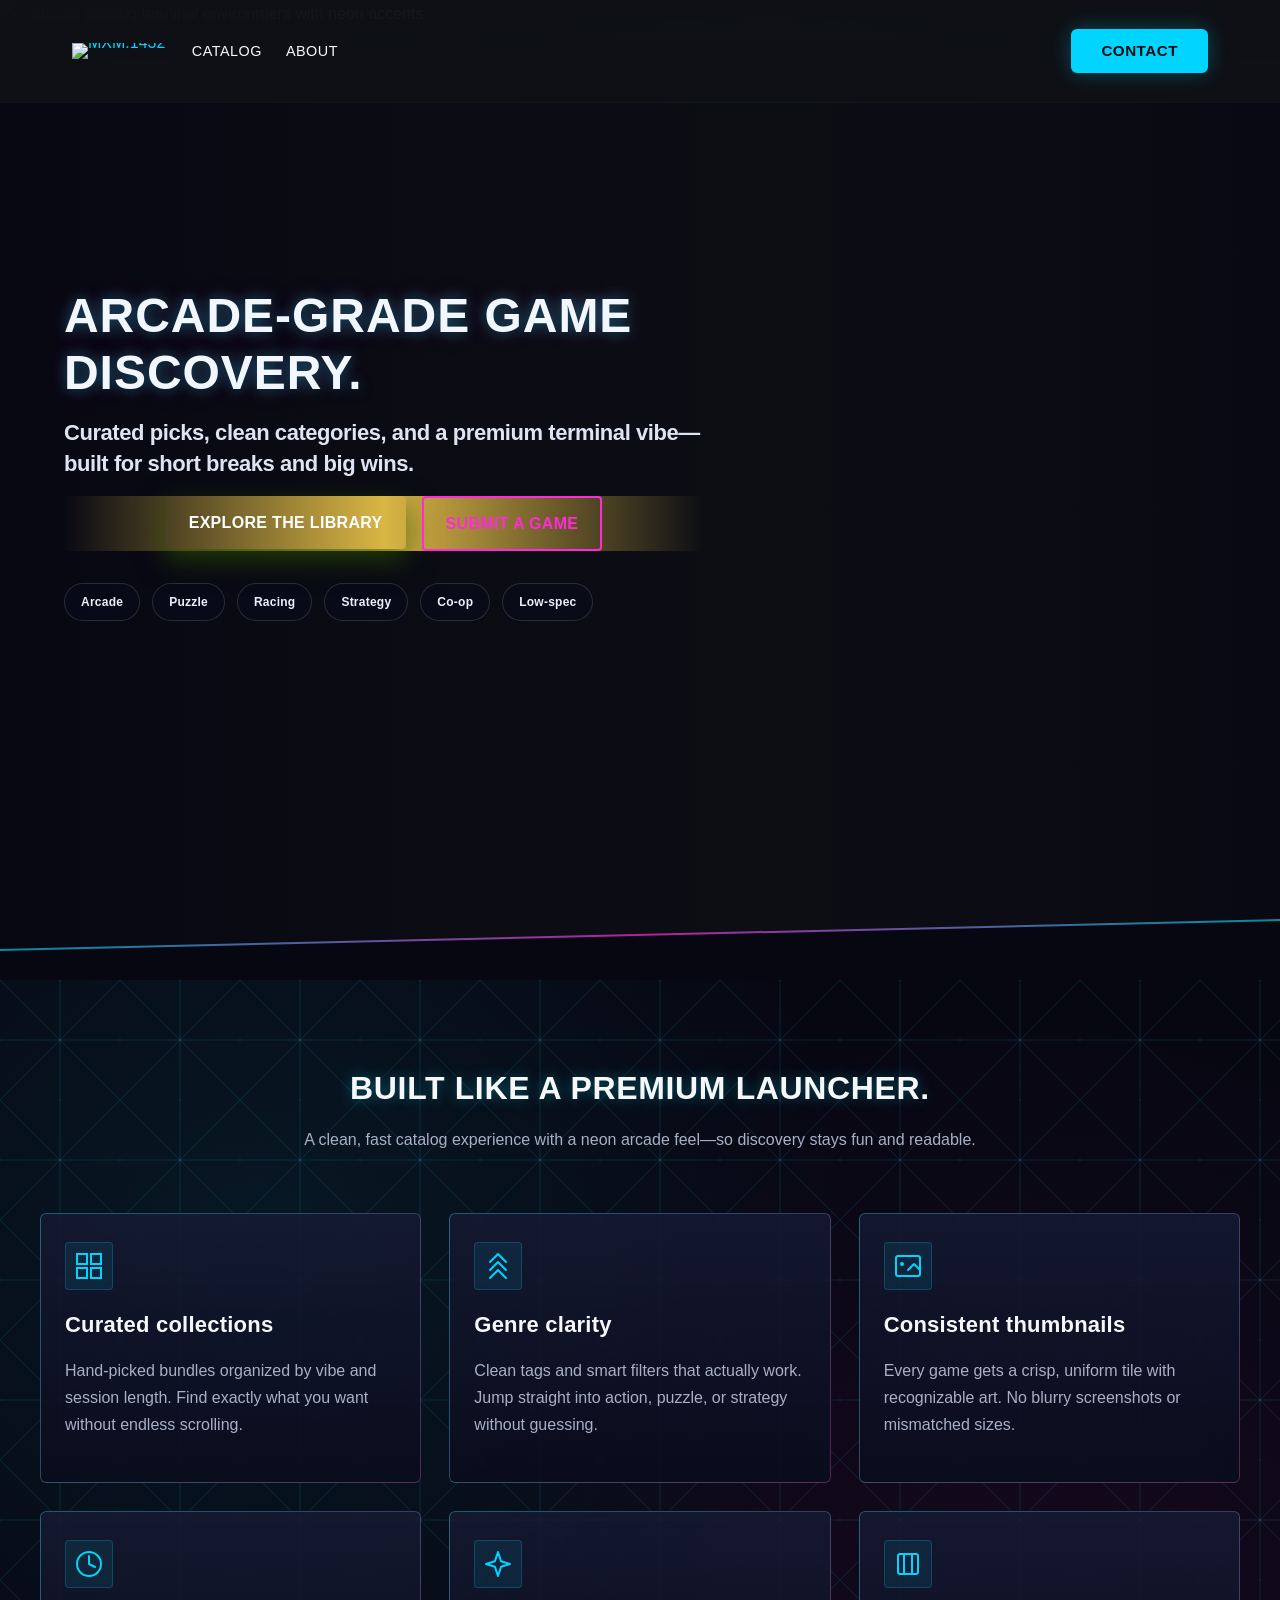
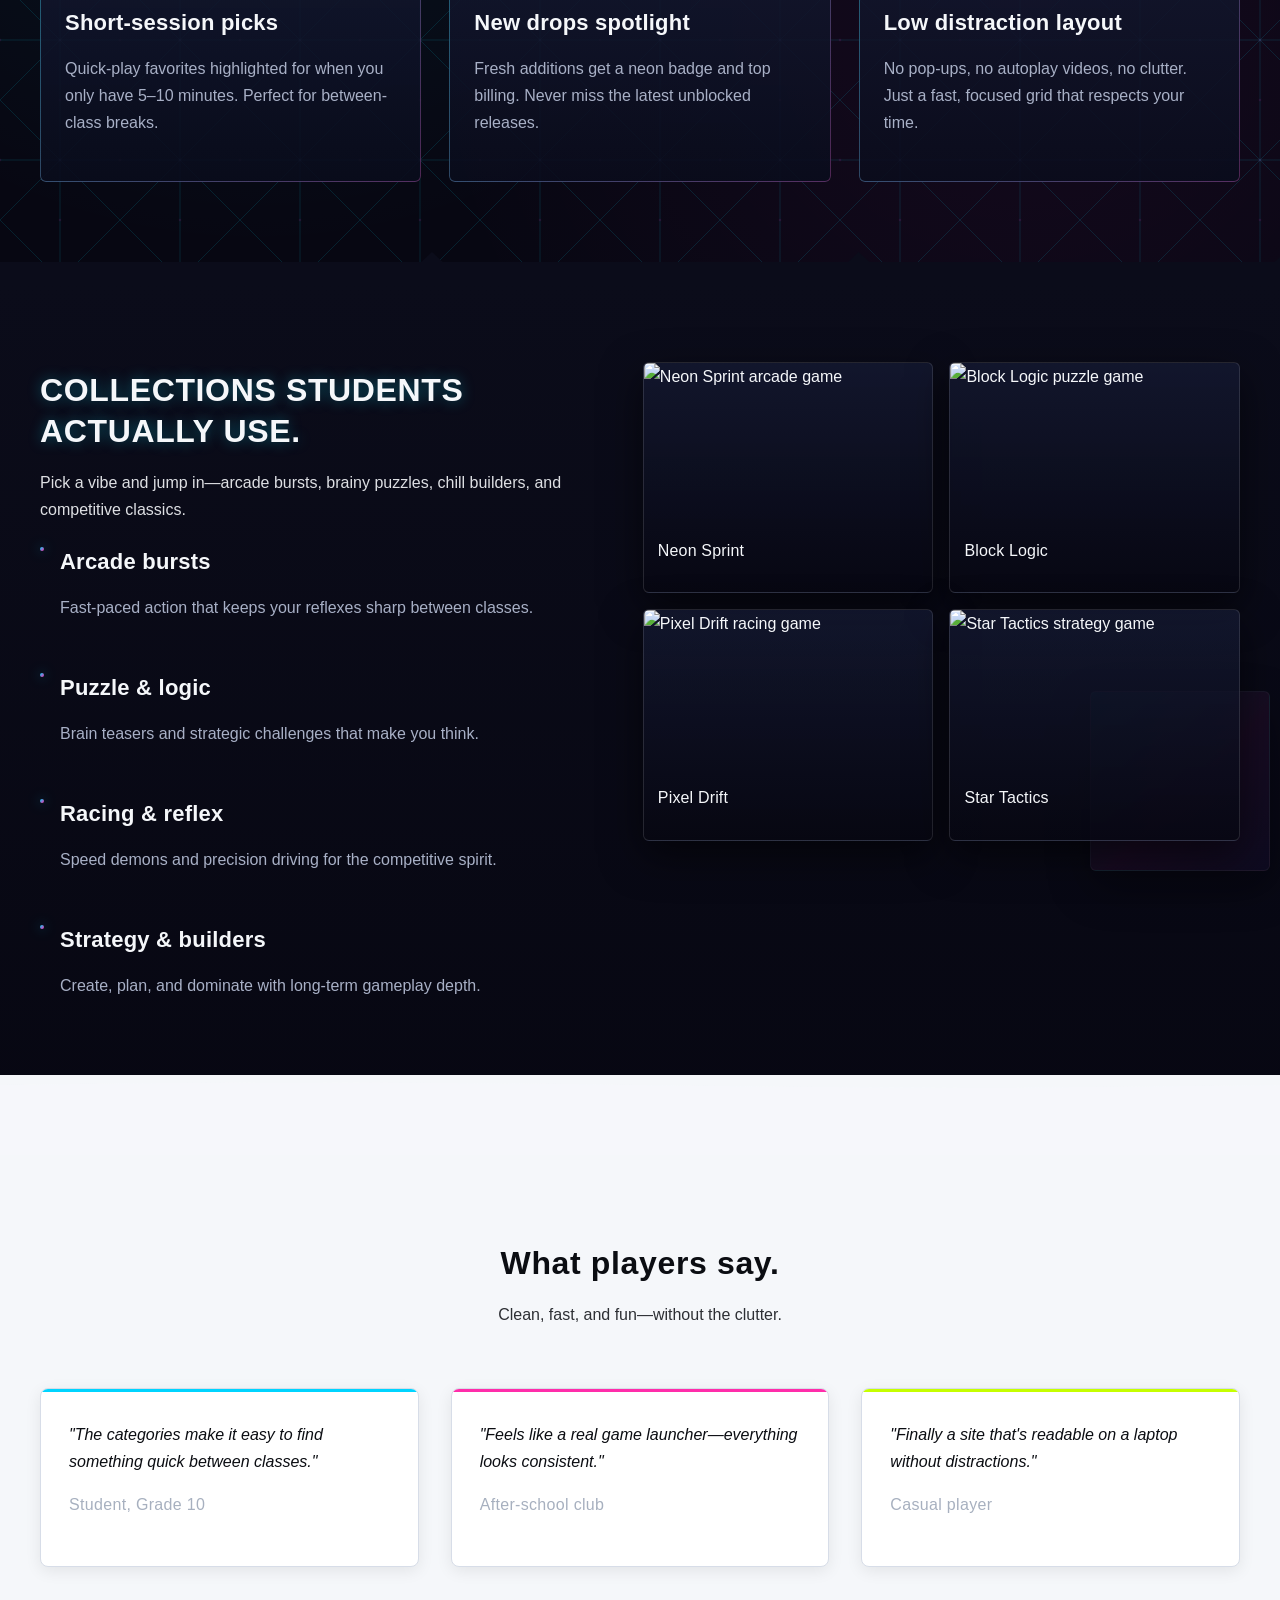
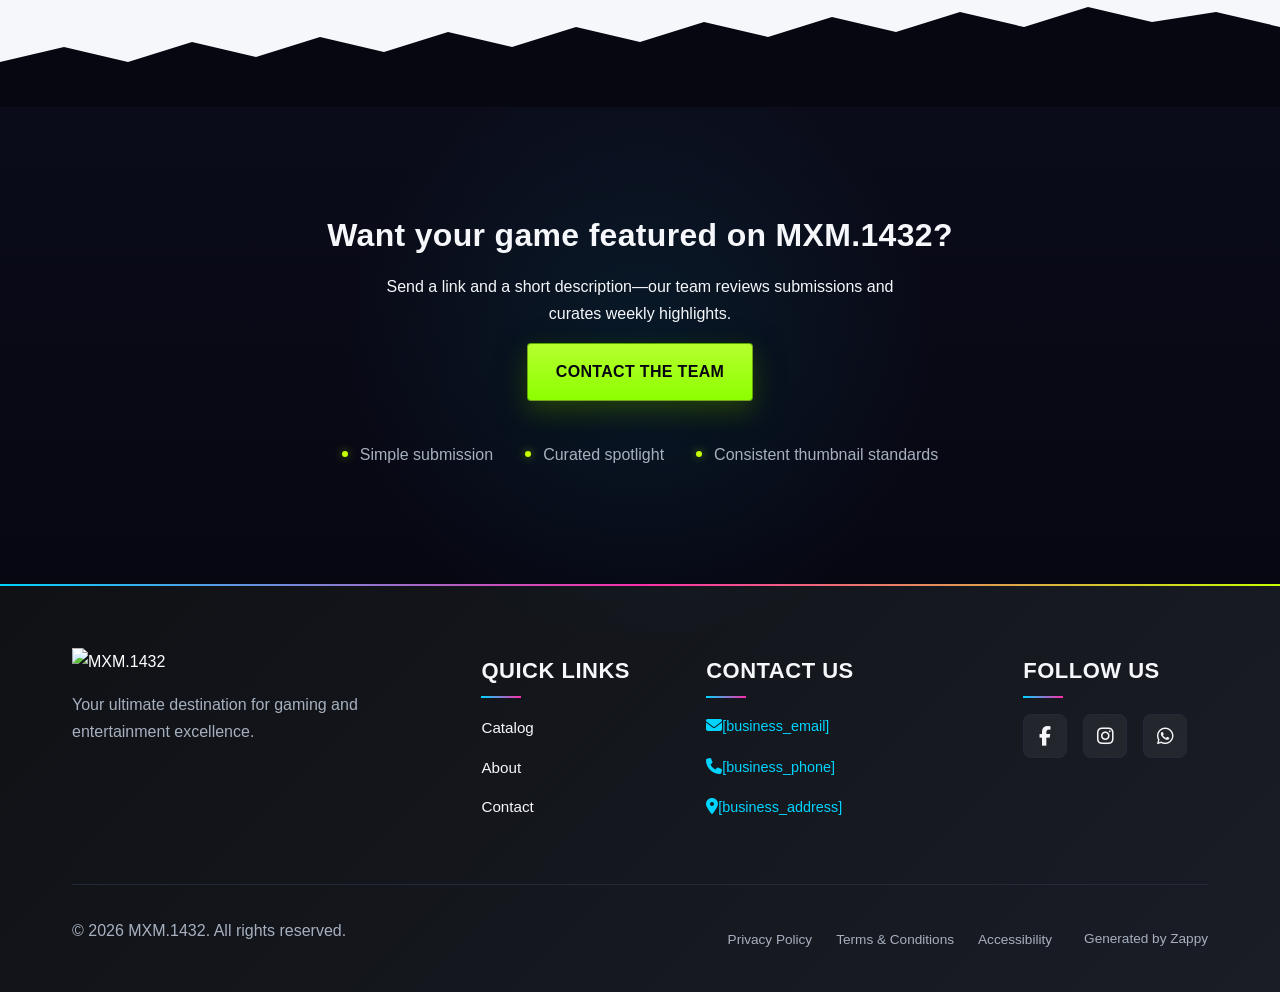
==== commit 70f9070e: "Background sync: Progressive GitHub Sync" ====
--- a/public/index.html
+++ b/public/index.html
@@ -1 +1 @@
-<!doctype html><html dir="ltr" lang="en"><head><meta charset="UTF-8"><meta content="width=device-width,initial-scale=1" name="viewport"><meta content="index, follow" name="robots"><title>1000+ Unblocked Games for Students — MXM.1432</title><meta content="Access 1000+ unblocked games at school with MXM.1432. Play instantly without restrictions. Perfect for students seeking entertainment during breaks." name="description"><meta content="unblocked games, games for students, school games, federal student loans, students" name="keywords"><link href="/assets/favicon.ico" rel="icon" type="image/x-icon"><link href="/assets/favicon-16x16.png" rel="icon" type="image/png" sizes="16x16"><link href="/assets/favicon-32x32.png" rel="icon" type="image/png" sizes="32x32"><link href="/assets/favicon-48x48.png" rel="icon" type="image/png" sizes="48x48"><link href="/assets/favicon-192x192.png" rel="icon" type="image/png" sizes="192x192"><link href="/assets/favicon-512x512.png" rel="icon" type="image/png" sizes="512x512"><link href="/assets/apple-touch-icon.png" rel="apple-touch-icon"><script>!function(){"use strict";var t="45ce6a5c-c3c5-4c0c-b4a3-5d56dc00f430",e="https://api.zappy5.com/api/analytics/track",a=18e5,n=2592e6,o=!0,i=!0,r=!0;var s=function(){var e="zappy_visitor_"+t,a=null;try{if(a=localStorage.getItem(e)){var o=JSON.parse(a),i=Date.now();if(i-o.created<n)return o.lastSeen=i,localStorage.setItem(e,JSON.stringify(o)),o.id}}catch(t){console.warn("Zappy Analytics: LocalStorage not available")}var r="zv_"+Date.now()+"_"+Math.random().toString(36).substr(2,9);try{localStorage.setItem(e,JSON.stringify({id:r,created:Date.now(),lastSeen:Date.now()}))}catch(t){}return r}(),c=function(){var e="zappy_session_"+t,n=null;try{if(n=sessionStorage.getItem(e)){var o=JSON.parse(n),i=Date.now();if(i-o.timestamp<a)return o.timestamp=i,sessionStorage.setItem(e,JSON.stringify(o)),o.id}}catch(t){console.warn("Zappy Analytics: SessionStorage not available")}var r="zs_"+Date.now()+"_"+Math.random().toString(36).substr(2,9);try{sessionStorage.setItem(e,JSON.stringify({id:r,timestamp:Date.now()}))}catch(t){}return r}();function l(a,n){n=n||{};var o={website_id:t,event_type:a,page_path:window.location.pathname,referrer:document.referrer||"direct",visitor_id:s,session_id:c,metadata:n};if(navigator.sendBeacon){var i=new Blob([JSON.stringify(o)],{type:"application/json"});navigator.sendBeacon(e,i)}else fetch(e,{method:"POST",headers:{"Content-Type":"application/json"},body:JSON.stringify(o),keepalive:!0}).catch(function(t){console.warn("Zappy Analytics: Failed to track event",t)})}o&&l("pageview",{title:document.title,url:window.location.href}),i&&document.addEventListener("click",function(t){var e=t.target;if("BUTTON"===e.tagName||e.closest("button")){var a="BUTTON"===e.tagName?e:e.closest("button");l("click",{element:"button",text:a.textContent.trim().substring(0,100),id:a.id||null,class:a.className||null})}else if("A"===e.tagName||e.closest("a")){var n="A"===e.tagName?e:e.closest("a");l("navigation",{element:"link",text:n.textContent.trim().substring(0,100),href:n.href,external:n.hostname!==window.location.hostname})}},!0),r&&document.addEventListener("submit",function(t){var e=t.target;l("form_submit",{form_id:e.id||null,form_name:e.name||null,form_action:e.action||null,form_method:e.method||"GET"})},!0);var d=Date.now();window.addEventListener("beforeunload",function(){l("page_unload",{time_on_page:Math.floor((Date.now()-d)/1e3),page_path:window.location.pathname})}),window.zappyAnalytics={track:l,getVisitorId:function(){return s},getSessionId:function(){return c}}}()</script><meta content="1000+ Unblocked Games for Students — MXM.1432" property="og:title"><meta content="Access 1000+ unblocked games at school with MXM.1432. Play instantly without restrictions. Perfect for students seeking entertainment during breaks." property="og:description"><meta content="website" property="og:type"><meta content="en_US" property="og:locale"><meta content="summary_large_image" name="twitter:card"><meta content="1000+ Unblocked Games for Students — MXM.1432" name="twitter:title"><meta content="Access 1000+ unblocked games at school with MXM.1432. Play instantly without restrictions. Perfect for students seeking entertainment during breaks." name="twitter:description"><link href="https://cdnjs.cloudflare.com/ajax/libs/font-awesome/6.4.0/css/all.min.css" rel="stylesheet"><link href="/assets/favicon.ico" rel="icon" type="image/x-icon"><link href="/assets/favicon-16x16.png" rel="icon" type="image/png" sizes="16x16"><link href="/assets/favicon-32x32.png" rel="icon" type="image/png" sizes="32x32"><link href="/assets/favicon-48x48.png" rel="icon" type="image/png" sizes="48x48"><link href="/assets/favicon-192x192.png" rel="icon" type="image/png" sizes="192x192"><link href="/assets/favicon-512x512.png" rel="icon" type="image/png" sizes="512x512"><link href="/assets/apple-touch-icon.png" rel="apple-touch-icon"><link href="https://cdn.jsdelivr.net/npm/vanilla-cookieconsent@3/dist/cookieconsent.css" rel="stylesheet"><script src="https://cdn.jsdelivr.net/npm/vanilla-cookieconsent@3/dist/cookieconsent.umd.js"></script><script src="https://cdn.jsdelivr.net/gh/mickidum/acc_toolbar/acctoolbar/acctoolbar.min.js"></script><link href="/styles.css" rel="stylesheet"><style id="zappy-dropdown-submenu-styles">#navMenu li:has(.sub-menu),.nav-menu li:has(.sub-menu),.navbar li:has(.sub-menu),nav li:has(.sub-menu){position:relative}#navMenu .sub-menu,.nav-menu .sub-menu,.navbar .sub-menu,nav .sub-menu{display:block!important;position:absolute!important;top:100%;left:0;min-width:220px;background:#fff;border-radius:8px;box-shadow:0 8px 25px rgba(0,0,0,.15);padding:8px 0;opacity:0;visibility:hidden;transform:translateY(10px);transition:all .3s ease;z-index:1000;list-style:none;pointer-events:none}#navMenu li:hover>.sub-menu,.nav-menu li:hover>.sub-menu,.navbar li:hover>.sub-menu,nav li:hover>.sub-menu{opacity:1!important;visibility:visible!important;transform:translateY(0)!important;pointer-events:auto!important}.sub-menu li{list-style:none;margin:0;padding:0}.sub-menu a{display:block!important;padding:10px 16px!important;color:#333!important;font-weight:500;text-decoration:none;white-space:nowrap;transition:background-color .2s}.sub-menu a:hover{background-color:#f5f5f5}[dir=rtl] .nav-menu .sub-menu,[dir=rtl] .navbar .sub-menu,[dir=rtl] nav .sub-menu,html[lang=ar] .nav-menu .sub-menu,html[lang=ar] .navbar .sub-menu,html[lang=ar] nav .sub-menu,html[lang=he] .nav-menu .sub-menu,html[lang=he] .navbar .sub-menu,html[lang=he] nav .sub-menu{left:auto!important;right:0!important}.sub-menu:empty,.sub-menu:not(:has(li)),.sub-menu:not(:has(li:not(.zappy-hidden-menu-item))){display:none!important;opacity:0!important;visibility:hidden!important;pointer-events:none!important}li:has(.menu-group-title):hover>.sub-menu{opacity:1!important;visibility:visible!important;transform:translateY(0)!important;pointer-events:auto!important}#navMenu>li>.menu-group-title,.nav-menu>li>.menu-group-title{display:inline-block;padding:.5rem 1rem;cursor:default;user-select:none}@media (max-width:768px){#navMenu .sub-menu,.nav-menu .sub-menu,.navbar .sub-menu,nav .sub-menu{position:static!important;transform:none!important;box-shadow:none!important;background:0 0!important;max-height:0;overflow:hidden;opacity:0;visibility:hidden;transition:max-height .3s ease,opacity .3s ease;padding:0!important;border-radius:0!important}.sub-menu.mobile-expanded{max-height:500px!important;opacity:1!important;visibility:visible!important;padding:8px 0 8px 16px!important}[dir=rtl] .sub-menu.mobile-expanded,html[lang=he] .sub-menu.mobile-expanded{padding:8px 16px 8px 0!important}#navMenu li:hover>.sub-menu,.nav-menu li:hover>.sub-menu,.navbar li:hover>.sub-menu,nav li:hover>.sub-menu{opacity:0;visibility:hidden;pointer-events:none}#navMenu li>.sub-menu.mobile-expanded,.nav-menu li>.sub-menu.mobile-expanded,.navbar li>.sub-menu.mobile-expanded,nav li>.sub-menu.mobile-expanded{opacity:1!important;visibility:visible!important;pointer-events:auto!important}#navMenu li:has(.sub-menu),.nav-menu li:has(.sub-menu),.navbar li:has(.sub-menu),nav li:has(.sub-menu){display:flex!important;flex-wrap:wrap!important;align-items:center!important;position:relative!important;min-height:44px!important}#navMenu li:has(.sub-menu)>a,.nav-menu li:has(.sub-menu)>a,.navbar li:has(.sub-menu)>a,nav li:has(.sub-menu)>a{flex:1!important;min-width:0!important}#navMenu li:has(.sub-menu)>.menu-group-title,.nav-menu li:has(.sub-menu)>.menu-group-title,.navbar li:has(.sub-menu)>.menu-group-title,nav li:has(.sub-menu)>.menu-group-title{flex:1!important;min-width:0!important;padding:0!important;line-height:inherit!important}#navMenu li:has(.sub-menu)>.sub-menu,.nav-menu li:has(.sub-menu)>.sub-menu,.navbar li:has(.sub-menu)>.sub-menu,nav li:has(.sub-menu)>.sub-menu{flex-basis:100%!important;width:100%!important}#navMenu li:has(.sub-menu)>a [class*=arrow],#navMenu li:has(.sub-menu)>a [class*=chevron],.nav-menu li:has(.sub-menu)>a .fa-angle-down,.nav-menu li:has(.sub-menu)>a .fa-chevron-down,.nav-menu li:has(.sub-menu)>a [class*=arrow],.nav-menu li:has(.sub-menu)>a [class*=chevron],nav li:has(.sub-menu)>a [class*=arrow],nav li:has(.sub-menu)>a [class*=chevron]{display:none!important;visibility:hidden!important}.mobile-submenu-toggle{display:flex!important;align-items:center!important;justify-content:center!important;width:44px!important;height:auto!important;background:0 0!important;border:none!important;cursor:pointer!important;color:var(--text-dark)!important;position:static!important;flex-shrink:0!important;align-self:stretch!important;z-index:2!important;padding:0!important;margin:0!important}.mobile-submenu-toggle::after{content:''!important;width:0!important;height:0!important;border-left:6px solid transparent!important;border-right:6px solid transparent!important;border-top:7px solid currentColor!important;transition:transform .3s ease!important}.mobile-submenu-toggle.expanded::after{transform:rotate(180deg)!important}.sub-menu a{padding:10px 0!important;display:block!important;color:var(--text-dark)!important}.navbar .sub-menu li a,.zappy-products-dropdown .sub-menu a,nav.navbar .sub-menu li a{color:var(--text-dark)!important}}@media (min-width:769px){.mobile-submenu-toggle{display:none!important}}</style><style id="zappy-widget-visibility">#mic-access-tool-box,#mic-access-tool-general-button,#mic-init-access-tool #mic-access-tool-box,#mic-init-access-tool #mic-access-tool-general-button,#mic-init-access-tool .mic-access-tool-general-button,._access-icon,._access-menu,.mic-access-tool-box,.mic-access-tool-general-button,div[id*=mic-access-tool-box]{display:none!important;visibility:hidden!important;opacity:0!important;pointer-events:none!important}</style></head><body><nav class="navbar"><button aria-label="Menu" class="mobile-toggle" id="mobileToggle"><svg viewBox="0 0 24 24" fill="none" height="24" width="24" class="hamburger-icon"><path d="M3 12h18M3 6h18M3 18h18" stroke="currentColor" stroke-width="2" stroke-linecap="round"></path></svg><svg viewBox="0 0 24 24" fill="none" height="24" width="24" class="close-icon" style="display:none"><path d="M18 6L6 18M6 6l12 12" stroke="currentColor" stroke-width="2" stroke-linecap="round"></path></svg></button><button aria-label="Call" class="phone-header-btn"><svg viewBox="0 0 24 24" fill="currentColor" height="20" width="20"><path d="M22 16.92v3a2 2 0 0 1-2.18 2 19.79 19.79 0 0 1-8.63-3.07 19.5 19.5 0 0 1-6-6 19.79 19.79 0 0 1-3.07-8.67A2 2 0 0 1 4.11 2h3a2 2 0 0 1 2 1.72 12.84 12.84 0 0 0 .7 2.81 2 2 0 0 1-.45 2.11L8.09 9.91a16 16 0 0 0 6 6l1.27-1.27a2 2 0 0 1 2.11-.45 12.84 12.84 0 0 0 2.81.7A2 2 0 0 1 22 16.92z"></path></svg></button><div class="nav-container"><div class="nav-brand"><a href="/" class="logo-link"><img alt="MXM.1432" src="/assets/mxm-1432-gaming-entertainment-logo.webp" class="logo"></a></div><ul class="nav-menu" id="navMenu"><li><a href="/catalog">Catalog</a></li><li><a href="/about">About</a></li></ul><div class="nav-cta-container"><a href="/contact" class="nav-cta-btn">Contact</a></div></div></nav><main><section class="home-hero-section" data-layout-spec="Home-hero" data-hero-type="fullscreen-scrim" id="zappy-section-0"><div class="home-hero-section__bg-wrapper"><img alt="Premium gaming terminal environment with neon accents" src="/assets/site-home-hero-bg.webp" data-context="Cinematic near-black gaming room with neon terminal glow, subtle floating particles, depth-of-field blur, premium game launcher aesthetic, cyan and magenta accent lighting, moody atmospheric lighting, professional photography, high-end gaming setup in background" data-placeholder="home-hero-bg" height="1080" width="1920" class="home-hero-section__bg-image zappy-editable-image" data-element-id="img-1772940622338-f0wql9fou" data-element-type="image" data-hero-bg="true" data-preserve-bg="0" data-resize-handler-attached="true"><div class="home-hero-section__scrim" aria-hidden="true"></div></div><div class="home-hero-section__content-wrapper"><div class="home-hero-section__overlay-group"><h1 class="home-hero-section__title">Arcade-grade game discovery.</h1><h3 class="home-hero-section__subtitle">Curated picks, clean categories, and a premium terminal vibe—built for short breaks and big wins.</h3><div class="home-hero-section__cta-row" style="text-align:center!important;display:flex!important;justify-content:center!important;align-items:flex-start!important;width:100%!important"><a href="https://MXM.1432.canva//site.com" class="home-hero-section__btn btn btn-ghost home-hero-section__btn--primary" data-element-id="btn-1772940622335-ggh5ragfn" data-element-type="button" data-native-element="true" rel="noopener noreferrer" style="outline:currentcolor;color:#ff2daa!important;border-color:transparent!important;background-color:transparent!important;background-image:none!important" target="_blank">Explore the Library</a><a href="/contact" class="home-hero-section__btn home-hero-section__btn--secondary" data-element-id="btn-1772940622335-qg4prdrif" data-element-type="button" data-native-element="true">Submit a Game</a></div><div class="home-hero-section__chips-row"><span class="home-hero-section__chip">Arcade</span><span class="home-hero-section__chip">Puzzle</span><span class="home-hero-section__chip">Racing</span><span class="home-hero-section__chip">Strategy</span><span class="home-hero-section__chip">Co-op</span><span class="home-hero-section__chip">Low-spec</span></div></div></div><div class="home-hero-section__divider-wrapper"><svg viewBox="0 0 1200 80" xmlns="http://www.w3.org/2000/svg" aria-hidden="true" data-no-icon-edit="true" preserveAspectRatio="none"><defs><linearGradient id="home-hero-scanline-gradient" x1="0%" x2="100%" y1="0%" y2="0%"><stop offset="0%" style="stop-color:#00E5FF;stop-opacity:0.6"></stop><stop offset="50%" style="stop-color:#FF2BD6;stop-opacity:0.7"></stop><stop offset="100%" style="stop-color:#00E5FF;stop-opacity:0.6"></stop></linearGradient></defs><path d="M0,80 L0,50 L1200,20 L1200,80 Z" fill="#070712"></path><path d="M0,50 L1200,20" fill="#070712" stroke="url(#home-hero-scanline-gradient)" stroke-width="2"></path></svg></div></section><section class="home-features-section" data-layout-spec="Home-features"><div class="home-features-container"><div class="home-features-intro"><h2>Built like a premium launcher.</h2><p>A clean, fast catalog experience with a neon arcade feel—so discovery stays fun and readable.</p></div><div class="home-features-grid"><article class="home-features-card"><div class="home-features-icon-wrapper"><svg viewBox="0 0 32 32" xmlns="http://www.w3.org/2000/svg" data-element-type="icon" data-icon-type="svg" fill="none" height="32" width="32"><rect fill="none" height="10" stroke="currentColor" stroke-width="2" width="10" x="4" y="4"></rect><rect fill="none" height="10" stroke="currentColor" stroke-width="2" width="10" x="18" y="4"></rect><rect fill="none" height="10" stroke="currentColor" stroke-width="2" width="10" x="4" y="18"></rect><rect fill="none" height="10" stroke="currentColor" stroke-width="2" width="10" x="18" y="18"></rect></svg></div><h3>Curated collections</h3><p>Hand-picked bundles organized by vibe and session length. Find exactly what you want without endless scrolling.</p></article><article class="home-features-card"><div class="home-features-icon-wrapper"><svg viewBox="0 0 32 32" xmlns="http://www.w3.org/2000/svg" data-element-type="icon" data-icon-type="svg" fill="none" height="32" width="32"><path d="M8 12L16 4L24 12" fill="none" stroke="currentColor" stroke-width="2" stroke-linejoin="round" stroke-linecap="round"></path><path d="M8 20L16 12L24 20" fill="none" stroke="currentColor" stroke-width="2" stroke-linejoin="round" stroke-linecap="round"></path><path d="M8 28L16 20L24 28" fill="none" stroke="currentColor" stroke-width="2" stroke-linejoin="round" stroke-linecap="round"></path></svg></div><h3>Genre clarity</h3><p>Clean tags and smart filters that actually work. Jump straight into action, puzzle, or strategy without guessing.</p></article><article class="home-features-card"><div class="home-features-icon-wrapper"><svg viewBox="0 0 32 32" xmlns="http://www.w3.org/2000/svg" data-element-type="icon" data-icon-type="svg" fill="none" height="32" width="32"><rect fill="none" height="20" stroke="currentColor" stroke-width="2" width="24" x="4" y="6" rx="2"></rect><circle cx="10" cy="14" fill="currentColor" r="2"></circle><path d="M28 20L22 14L16 20" fill="none" stroke="currentColor" stroke-width="2" stroke-linejoin="round" stroke-linecap="round"></path></svg></div><h3>Consistent thumbnails</h3><p>Every game gets a crisp, uniform tile with recognizable art. No blurry screenshots or mismatched sizes.</p></article><article class="home-features-card"><div class="home-features-icon-wrapper"><svg viewBox="0 0 32 32" xmlns="http://www.w3.org/2000/svg" data-element-type="icon" data-icon-type="svg" fill="none" height="32" width="32"><circle cx="16" cy="16" fill="none" r="12" stroke="currentColor" stroke-width="2"></circle><path d="M16 8V16L22 19" stroke="currentColor" stroke-width="2" stroke-linecap="round" stroke-linejoin="round"></path></svg></div><h3>Short-session picks</h3><p>Quick-play favorites highlighted for when you only have 5–10 minutes. Perfect for between-class breaks.</p></article><article class="home-features-card"><div class="home-features-icon-wrapper"><svg viewBox="0 0 32 32" xmlns="http://www.w3.org/2000/svg" data-element-type="icon" data-icon-type="svg" fill="none" height="32" width="32"><path d="M16 4L19.09 13.26L28 16L19.09 18.74L16 28L12.91 18.74L4 16L12.91 13.26L16 4Z" fill="none" stroke="currentColor" stroke-width="2" stroke-linejoin="round"></path></svg></div><h3>New drops spotlight</h3><p>Fresh additions get a neon badge and top billing. Never miss the latest unblocked releases.</p></article><article class="home-features-card"><div class="home-features-icon-wrapper"><svg viewBox="0 0 32 32" xmlns="http://www.w3.org/2000/svg" data-element-type="icon" data-icon-type="svg" fill="none" height="32" width="32"><rect fill="none" height="20" stroke="currentColor" stroke-width="2" width="20" x="6" y="6" rx="2"></rect><path d="M12 6V26" stroke="currentColor" stroke-width="2"></path><path d="M20 6V26" stroke="currentColor" stroke-width="2"></path></svg></div><h3>Low distraction layout</h3><p>No pop-ups, no autoplay videos, no clutter. Just a fast, focused grid that respects your time.</p></article></div></div><div class="home-features-divider-wrapper"><svg viewBox="0 0 1200 40" xmlns="http://www.w3.org/2000/svg" aria-hidden="true" data-no-icon-edit="true" preserveAspectRatio="none"><path d="M0,40 L0,20 L395,20 L405,10 L415,20 L795,20 L805,10 L815,20 L1195,20 L1200,15 L1200,40 Z" fill="#0B0C1A"></path></svg></div></section><section class="home-showcase-section" data-layout-spec="Home-showcase"><div class="showcase-container"><div class="showcase-content"><h2>Collections students actually use.</h2><p class="showcase-intro">Pick a vibe and jump in—arcade bursts, brainy puzzles, chill builders, and competitive classics.</p><div class="category-list"><div class="category-item"><h3>Arcade bursts</h3><p>Fast-paced action that keeps your reflexes sharp between classes.</p></div><div class="category-item"><h3>Puzzle &amp; logic</h3><p>Brain teasers and strategic challenges that make you think.</p></div><div class="category-item"><h3>Racing &amp; reflex</h3><p>Speed demons and precision driving for the competitive spirit.</p></div><div class="category-item"><h3>Strategy &amp; builders</h3><p>Create, plan, and dominate with long-term gameplay depth.</p></div></div></div><div class="showcase-media"><div class="game-grid"><div class="game-tile"><img alt="Neon Sprint arcade game" src="/assets/site-home-showcase-image-1.webp" data-context="Vibrant neon arcade game screenshot with bright cyan and magenta colors, fast-paced action scene with glowing trails and particle effects, futuristic gaming aesthetic for students" data-placeholder="home-showcase-image-1" height="338" width="600"><p class="game-caption">Neon Sprint</p></div><div class="game-tile"><img alt="Block Logic puzzle game" src="/assets/site-home-showcase-image-2.webp" data-context="Colorful puzzle game interface with geometric blocks and glowing edges, clean minimal design with bright neon accents, logic-based gaming screenshot for students" data-placeholder="home-showcase-image-2" height="338" width="600"><p class="game-caption">Block Logic</p></div><div class="game-tile"><img alt="Pixel Drift racing game" src="/assets/site-home-showcase-image-3.webp" data-context="High-speed racing game with pixelated retro aesthetic, neon track with motion blur effects, futuristic vehicles with glowing trails for student gamers" data-placeholder="home-showcase-image-3" height="338" width="600"><p class="game-caption">Pixel Drift</p></div><div class="game-tile"><img alt="Star Tactics strategy game" src="/assets/site-home-showcase-image-4.webp" data-context="Space strategy game with glowing star map interface, tactical grid with neon highlights, sci-fi command center aesthetic for student strategy gamers" data-placeholder="home-showcase-image-4" height="338" width="600"><p class="game-caption">Star Tactics</p></div></div><div class="backplate-tile"></div></div></div><div class="showcase-divider-wrapper"><svg viewBox="0 0 1200 80" xmlns="http://www.w3.org/2000/svg" aria-hidden="true" data-no-icon-edit="true" preserveAspectRatio="none"><defs><linearGradient id="showcase-divider-gradient" x1="0%" x2="0%" y1="0%" y2="100%"><stop offset="0%" style="stop-color:#0B0C1A;stop-opacity:1"></stop><stop offset="100%" style="stop-color:#F5F7FA;stop-opacity:1"></stop></linearGradient></defs><path d="M0,80 L0,0 L1200,0 L1200,80 Z" fill="var(--bg-light)"></path><path d="M0,80 L0,10 Q300,5 600,10 T1200,10 L1200,80 Z" fill="var(--bg-light)" opacity="0.15"></path></svg></div></section><section class="home-testimonials-section" data-layout-spec="Home-testimonials"><div class="home-testimonials-container"><div class="home-testimonials-header"><h2>What players say.</h2><p>Clean, fast, and fun—without the clutter.</p></div><div class="home-testimonials-grid"><div class="home-testimonials-card"><div class="home-testimonials-card-accent"></div><p class="home-testimonials-quote">"The categories make it easy to find something quick between classes."</p><p class="home-testimonials-attribution">Student, Grade 10</p></div><div class="home-testimonials-card"><div class="home-testimonials-card-accent"></div><p class="home-testimonials-quote">"Feels like a real game launcher—everything looks consistent."</p><p class="home-testimonials-attribution">After-school club</p></div><div class="home-testimonials-card"><div class="home-testimonials-card-accent"></div><p class="home-testimonials-quote">"Finally a site that's readable on a laptop without distractions."</p><p class="home-testimonials-attribution">Casual player</p></div></div></div><div class="home-testimonials-divider-wrapper"><svg viewBox="0 0 1200 100" xmlns="http://www.w3.org/2000/svg" aria-hidden="true" data-no-icon-edit="true" preserveAspectRatio="none"><path d="M0,100 L0,55 L60,40 L120,55 L180,35 L240,50 L300,30 L360,45 L420,25 L480,40 L540,20 L600,35 L660,15 L720,30 L780,10 L840,25 L900,5 L960,20 L1020,0 L1080,15 L1140,5 L1200,20 L1200,100 Z" fill="#070712"></path></svg></div></section><section class="home-cta-section" data-layout-spec="Home-cta"><div class="home-cta-container"><div class="home-cta-content"><h2 class="home-cta-title">Want your game featured on MXM.1432?</h2><p class="home-cta-description">Send a link and a short description—our team reviews submissions and curates weekly highlights.</p><a href="/contact" class="btn-primary home-cta-button">Contact the Team</a><div class="home-cta-trust"><p class="home-cta-trust-item">Simple submission</p><p class="home-cta-trust-item">Curated spotlight</p><p class="home-cta-trust-item">Consistent thumbnail standards</p></div></div><div class="home-cta-glow" aria-hidden="true"></div></div></section></main><footer class="site-footer"><div class="footer-container"><div class="footer-top"><div class="footer-column footer-brand"><img alt="MXM.1432" src="/assets/mxm-1432-gaming-entertainment-logo.webp" class="logo"><p class="footer-tagline">Your ultimate destination for gaming and entertainment excellence.</p></div><div class="footer-column footer-links"><h3 class="footer-heading">Quick Links</h3><ul class="footer-nav"><li><a href="/catalog">Catalog</a></li><li><a href="/about">About</a></li><li><a href="/contact">Contact</a></li></ul></div><div class="footer-column footer-contact"><h3 class="footer-heading">Contact Us</h3><ul class="contact-list"><li><a href="/"><i class="fas fa-envelope"></i><span>[business_email]</span></a></li><li><a href="/"><i class="fas fa-phone"></i><span>[business_phone]</span></a></li><li><a href="/"><i class="fas fa-map-marker-alt"></i><span>[business_address]</span></a></li></ul></div><div class="footer-column footer-social"><h3 class="footer-heading">Follow Us</h3><div class="social-links"><a href="[facebook_handle]" aria-label="Facebook"><i class="fab fa-facebook-f"></i></a><a href="[instagram_handle]" aria-label="Instagram"><i class="fab fa-instagram"></i></a><a href="[whatsapp_handle]" aria-label="WhatsApp"><i class="fab fa-whatsapp"></i></a></div></div></div><div class="footer-bottom"><div class="footer-bottom-left"><p class="copyright">© 2026 MXM.1432. All rights reserved.</p></div><div class="footer-bottom-right"><ul class="legal-links"><li><a href="/privacy">Privacy Policy</a></li><li><a href="/terms">Terms &amp; Conditions</a></li><li><a href="/accessibility">Accessibility</a></li></ul><a href="https://zappy5.com" class="zappy-attribution" target="_blank">Generated by Zappy</a></div></div></div></footer><a href="https://wa.me/[whatsapp_handle]" class="whatsapp-float" aria-label="WhatsApp"><i class="fab fa-whatsapp"></i></a><div data-integration="accessibility:toolbar"></div><script src="/script.js"></script><script id="zappy-mobile-submenu-script">!function(){function e(){if(window.innerWidth>768)return document.querySelectorAll(".mobile-submenu-toggle").forEach(function(e){e.remove()}),void document.querySelectorAll(".sub-menu.mobile-expanded").forEach(function(e){e.classList.remove("mobile-expanded")});document.querySelectorAll(".nav-menu li:has(.sub-menu), nav li:has(.sub-menu), .navbar li:has(.sub-menu), #navMenu li:has(.sub-menu)").forEach(function(e){if(!e.querySelector(".mobile-submenu-toggle")){var t=e.querySelector(".sub-menu"),n=e.querySelector(":scope > a");if(t&&n){var o=document.createElement("button");o.className="mobile-submenu-toggle",o.setAttribute("aria-label","Toggle submenu"),o.setAttribute("type","button"),n.insertAdjacentElement("afterend",o),o.addEventListener("click",function(e){e.preventDefault(),e.stopPropagation(),document.querySelectorAll(".sub-menu.mobile-expanded").forEach(function(e){if(e!==t){e.classList.remove("mobile-expanded");var n=e.parentElement.querySelector(".mobile-submenu-toggle");n&&n.classList.remove("expanded")}}),t.classList.toggle("mobile-expanded"),o.classList.toggle("expanded")})}}})}var t;"loading"===document.readyState?document.addEventListener("DOMContentLoaded",e):e(),window.addEventListener("resize",function(){clearTimeout(t),t=setTimeout(e,250)});var n=new MutationObserver(function(t){t.forEach(function(t){if("attributes"===t.type){var n=t.target;n.classList&&(n.classList.contains("active")||n.classList.contains("open"))&&setTimeout(e,100)}})});setTimeout(function(){document.querySelectorAll(".mobile-menu, .nav-menu, #navMenu, nav").forEach(function(e){n.observe(e,{attributes:!0,attributeFilter:["class","style"]})})},500)}()</script><script id="zappy-navbar-scroll-effect">!function(){var e=document.querySelector("nav.navbar,.navbar:not(.zappy-catalog-menu)"),t=document.querySelector(".zappy-catalog-menu,#zappy-catalog-menu");if(e){var r="rgba(15,17,21,0.85)",o=getComputedStyle(document.documentElement),a=(o.getPropertyValue("--text-dark").trim(),o.getPropertyValue("--text-light").trim()||"#ffffff");e.style.transition="background 0.3s ease,backdrop-filter 0.3s ease,-webkit-backdrop-filter 0.3s ease,box-shadow 0.3s ease",t&&(t.style.transition="background 0.3s ease,backdrop-filter 0.3s ease,-webkit-backdrop-filter 0.3s ease");var s="a,.navbar-brand,.navbar-brand a,.dropdown-toggle,.mobile-toggle,.phone-header-btn,.mobile-hamburger-btn,.mobile-close-btn,.mobile-submenu-toggle,.nav-link",l=["cart-link","login-link","nav-search-toggle","search-toggle"];window.addEventListener("scroll",v,{passive:!0}),window.addEventListener("resize",v,{passive:!0}),v();var n=document.querySelector('section[class*="hero"],[data-hero-type],main>section:first-child'),i=!1;if(n){var p=getComputedStyle(n),d=p.backgroundImage;if(d&&"none"!==d)if(-1!==d.indexOf("url(")){var c=p.backgroundColor.match(/\d+/g);i=!(c&&c.length>=3)||w(parseInt(c[0]),parseInt(c[1]),parseInt(c[2]))<.4}else if(-1!==d.indexOf("gradient")){var b=d.match(/rgba?\(\s*(\d+)\s*,\s*(\d+)\s*,\s*(\d+)/g);if(b&&b.length>0){for(var y=0,g=0;g<b.length;g++){var m=b[g].match(/\d+/g);y+=w(parseInt(m[0]),parseInt(m[1]),parseInt(m[2]))}i=y/b.length<.4}else i=!0}else i=!0;else{var u=p.backgroundColor.match(/\d+/g);u&&u.length>=3&&(i=w(parseInt(u[0]),parseInt(u[1]),parseInt(u[2]))<.4)}}i||(window.removeEventListener("scroll",v),window.removeEventListener("resize",v),e.classList.add("scrolled"),e.style.setProperty("--frosted-text",a),e.style.setProperty("background-image","none","important"),e.style.backdropFilter="blur(12px)",e.style.webkitBackdropFilter="blur(12px)",e.style.boxShadow="0 2px 16px rgba(0,0,0,0.12)",k(e,a),window.innerWidth>768&&e.style.setProperty("background-color",r,"important"),t&&(t.classList.add("scrolled"),t.style.setProperty("background",r,"important"),t.style.setProperty("backdrop-filter","blur(12px)","important"),t.style.setProperty("-webkit-backdrop-filter","blur(12px)","important"),k(t,a)))}function k(e,t){for(var r=e.querySelectorAll(s),o=0;o<r.length;o++){for(var a=!1,n=0;n<l.length;n++)if(r[o].classList.contains(l[n])){a=!0;break}a||r[o].style.setProperty("color",t,"important")}}function f(e){for(var t=e.querySelectorAll(s),r=0;r<t.length;r++)t[r].style.removeProperty("color")}function v(){if(window.innerWidth<=768)return e.classList.remove("scrolled"),f(e),void(t&&(t.classList.remove("scrolled"),f(t)));(window.scrollY||window.pageYOffset)>60?(e.classList.add("scrolled"),e.style.setProperty("background-color",r,"important"),e.style.setProperty("background-image","none","important"),e.style.setProperty("--frosted-text",a),e.style.backdropFilter="blur(12px)",e.style.webkitBackdropFilter="blur(12px)",e.style.boxShadow="0 2px 16px rgba(0,0,0,0.12)",k(e,a),t&&(t.classList.add("scrolled"),t.style.setProperty("background",r,"important"),t.style.setProperty("backdrop-filter","blur(12px)","important"),t.style.setProperty("-webkit-backdrop-filter","blur(12px)","important"),k(t,a))):(e.classList.remove("scrolled"),e.style.setProperty("background-color","transparent","important"),e.style.removeProperty("background-image"),e.style.removeProperty("--frosted-text"),e.style.backdropFilter="none",e.style.webkitBackdropFilter="none",e.style.boxShadow="none",f(e),t&&(t.classList.remove("scrolled"),t.style.setProperty("background","transparent","important"),t.style.setProperty("backdrop-filter","none","important"),t.style.setProperty("-webkit-backdrop-filter","none","important"),f(t)))}function w(e,t,r){return t/=255,r/=255,.2126*(e=(e/=255)<=.03928?e/12.92:Math.pow((e+.055)/1.055,2.4))+.7152*(t=t<=.03928?t/12.92:Math.pow((t+.055)/1.055,2.4))+.0722*(r=r<=.03928?r/12.92:Math.pow((r+.055)/1.055,2.4))}}()</script></body></html>+<!doctype html><html dir="ltr" lang="en"><head><meta charset="UTF-8"><meta content="width=device-width,initial-scale=1" name="viewport"><meta content="index, follow" name="robots"><title>1000+ Unblocked Games for Students — MXM.1432</title><meta content="Access 1000+ unblocked games at school with MXM.1432. Play instantly without restrictions. Perfect for students seeking entertainment during breaks." name="description"><meta content="unblocked games, games for students, school games, federal student loans, students" name="keywords"><link href="/assets/favicon.ico" rel="icon" type="image/x-icon"><link href="/assets/favicon-16x16.png" rel="icon" type="image/png" sizes="16x16"><link href="/assets/favicon-32x32.png" rel="icon" type="image/png" sizes="32x32"><link href="/assets/favicon-48x48.png" rel="icon" type="image/png" sizes="48x48"><link href="/assets/favicon-192x192.png" rel="icon" type="image/png" sizes="192x192"><link href="/assets/favicon-512x512.png" rel="icon" type="image/png" sizes="512x512"><link href="/assets/apple-touch-icon.png" rel="apple-touch-icon"><script>!function(){"use strict";var t="45ce6a5c-c3c5-4c0c-b4a3-5d56dc00f430",e="https://api.zappy5.com/api/analytics/track",a=18e5,n=2592e6,o=!0,i=!0,r=!0;var s=function(){var e="zappy_visitor_"+t,a=null;try{if(a=localStorage.getItem(e)){var o=JSON.parse(a),i=Date.now();if(i-o.created<n)return o.lastSeen=i,localStorage.setItem(e,JSON.stringify(o)),o.id}}catch(t){console.warn("Zappy Analytics: LocalStorage not available")}var r="zv_"+Date.now()+"_"+Math.random().toString(36).substr(2,9);try{localStorage.setItem(e,JSON.stringify({id:r,created:Date.now(),lastSeen:Date.now()}))}catch(t){}return r}(),c=function(){var e="zappy_session_"+t,n=null;try{if(n=sessionStorage.getItem(e)){var o=JSON.parse(n),i=Date.now();if(i-o.timestamp<a)return o.timestamp=i,sessionStorage.setItem(e,JSON.stringify(o)),o.id}}catch(t){console.warn("Zappy Analytics: SessionStorage not available")}var r="zs_"+Date.now()+"_"+Math.random().toString(36).substr(2,9);try{sessionStorage.setItem(e,JSON.stringify({id:r,timestamp:Date.now()}))}catch(t){}return r}();function l(a,n){n=n||{};var o={website_id:t,event_type:a,page_path:window.location.pathname,referrer:document.referrer||"direct",visitor_id:s,session_id:c,metadata:n};if(navigator.sendBeacon){var i=new Blob([JSON.stringify(o)],{type:"application/json"});navigator.sendBeacon(e,i)}else fetch(e,{method:"POST",headers:{"Content-Type":"application/json"},body:JSON.stringify(o),keepalive:!0}).catch(function(t){console.warn("Zappy Analytics: Failed to track event",t)})}o&&l("pageview",{title:document.title,url:window.location.href}),i&&document.addEventListener("click",function(t){var e=t.target;if("BUTTON"===e.tagName||e.closest("button")){var a="BUTTON"===e.tagName?e:e.closest("button");l("click",{element:"button",text:a.textContent.trim().substring(0,100),id:a.id||null,class:a.className||null})}else if("A"===e.tagName||e.closest("a")){var n="A"===e.tagName?e:e.closest("a");l("navigation",{element:"link",text:n.textContent.trim().substring(0,100),href:n.href,external:n.hostname!==window.location.hostname})}},!0),r&&document.addEventListener("submit",function(t){var e=t.target;l("form_submit",{form_id:e.id||null,form_name:e.name||null,form_action:e.action||null,form_method:e.method||"GET"})},!0);var d=Date.now();window.addEventListener("beforeunload",function(){l("page_unload",{time_on_page:Math.floor((Date.now()-d)/1e3),page_path:window.location.pathname})}),window.zappyAnalytics={track:l,getVisitorId:function(){return s},getSessionId:function(){return c}}}()</script><meta content="1000+ Unblocked Games for Students — MXM.1432" property="og:title"><meta content="Access 1000+ unblocked games at school with MXM.1432. Play instantly without restrictions. Perfect for students seeking entertainment during breaks." property="og:description"><meta content="website" property="og:type"><meta content="en_US" property="og:locale"><meta content="summary_large_image" name="twitter:card"><meta content="1000+ Unblocked Games for Students — MXM.1432" name="twitter:title"><meta content="Access 1000+ unblocked games at school with MXM.1432. Play instantly without restrictions. Perfect for students seeking entertainment during breaks." name="twitter:description"><link href="https://cdnjs.cloudflare.com/ajax/libs/font-awesome/6.4.0/css/all.min.css" rel="stylesheet"><link href="/assets/favicon.ico" rel="icon" type="image/x-icon"><link href="/assets/favicon-16x16.png" rel="icon" type="image/png" sizes="16x16"><link href="/assets/favicon-32x32.png" rel="icon" type="image/png" sizes="32x32"><link href="/assets/favicon-48x48.png" rel="icon" type="image/png" sizes="48x48"><link href="/assets/favicon-192x192.png" rel="icon" type="image/png" sizes="192x192"><link href="/assets/favicon-512x512.png" rel="icon" type="image/png" sizes="512x512"><link href="/assets/apple-touch-icon.png" rel="apple-touch-icon"><link href="https://cdn.jsdelivr.net/npm/vanilla-cookieconsent@3/dist/cookieconsent.css" rel="stylesheet"><script src="https://cdn.jsdelivr.net/npm/vanilla-cookieconsent@3/dist/cookieconsent.umd.js"></script><script src="https://cdn.jsdelivr.net/gh/mickidum/acc_toolbar/acctoolbar/acctoolbar.min.js"></script><link href="/styles.css" rel="stylesheet"><style id="zappy-dropdown-submenu-styles">#navMenu li:has(.sub-menu),.nav-menu li:has(.sub-menu),.navbar li:has(.sub-menu),nav li:has(.sub-menu){position:relative}#navMenu .sub-menu,.nav-menu .sub-menu,.navbar .sub-menu,nav .sub-menu{display:block!important;position:absolute!important;top:100%;left:0;min-width:220px;background:#fff;border-radius:8px;box-shadow:0 8px 25px rgba(0,0,0,.15);padding:8px 0;opacity:0;visibility:hidden;transform:translateY(10px);transition:all .3s ease;z-index:1000;list-style:none;pointer-events:none}#navMenu li:hover>.sub-menu,.nav-menu li:hover>.sub-menu,.navbar li:hover>.sub-menu,nav li:hover>.sub-menu{opacity:1!important;visibility:visible!important;transform:translateY(0)!important;pointer-events:auto!important}.sub-menu li{list-style:none;margin:0;padding:0}.sub-menu a{display:block!important;padding:10px 16px!important;color:#333!important;font-weight:500;text-decoration:none;white-space:nowrap;transition:background-color .2s}.sub-menu a:hover{background-color:#f5f5f5}[dir=rtl] .nav-menu .sub-menu,[dir=rtl] .navbar .sub-menu,[dir=rtl] nav .sub-menu,html[lang=ar] .nav-menu .sub-menu,html[lang=ar] .navbar .sub-menu,html[lang=ar] nav .sub-menu,html[lang=he] .nav-menu .sub-menu,html[lang=he] .navbar .sub-menu,html[lang=he] nav .sub-menu{left:auto!important;right:0!important}.sub-menu:empty,.sub-menu:not(:has(li)),.sub-menu:not(:has(li:not(.zappy-hidden-menu-item))){display:none!important;opacity:0!important;visibility:hidden!important;pointer-events:none!important}li:has(.menu-group-title):hover>.sub-menu{opacity:1!important;visibility:visible!important;transform:translateY(0)!important;pointer-events:auto!important}#navMenu>li>.menu-group-title,.nav-menu>li>.menu-group-title{display:inline-block;padding:.5rem 1rem;cursor:default;user-select:none}@media (max-width:768px){#navMenu .sub-menu,.nav-menu .sub-menu,.navbar .sub-menu,nav .sub-menu{position:static!important;transform:none!important;box-shadow:none!important;background:0 0!important;max-height:0;overflow:hidden;opacity:0;visibility:hidden;transition:max-height .3s ease,opacity .3s ease;padding:0!important;border-radius:0!important}.sub-menu.mobile-expanded{max-height:500px!important;opacity:1!important;visibility:visible!important;padding:8px 0 8px 16px!important}[dir=rtl] .sub-menu.mobile-expanded,html[lang=he] .sub-menu.mobile-expanded{padding:8px 16px 8px 0!important}#navMenu li:hover>.sub-menu,.nav-menu li:hover>.sub-menu,.navbar li:hover>.sub-menu,nav li:hover>.sub-menu{opacity:0;visibility:hidden;pointer-events:none}#navMenu li>.sub-menu.mobile-expanded,.nav-menu li>.sub-menu.mobile-expanded,.navbar li>.sub-menu.mobile-expanded,nav li>.sub-menu.mobile-expanded{opacity:1!important;visibility:visible!important;pointer-events:auto!important}#navMenu li:has(.sub-menu),.nav-menu li:has(.sub-menu),.navbar li:has(.sub-menu),nav li:has(.sub-menu){display:flex!important;flex-wrap:wrap!important;align-items:center!important;position:relative!important;min-height:44px!important}#navMenu li:has(.sub-menu)>a,.nav-menu li:has(.sub-menu)>a,.navbar li:has(.sub-menu)>a,nav li:has(.sub-menu)>a{flex:1!important;min-width:0!important}#navMenu li:has(.sub-menu)>.menu-group-title,.nav-menu li:has(.sub-menu)>.menu-group-title,.navbar li:has(.sub-menu)>.menu-group-title,nav li:has(.sub-menu)>.menu-group-title{flex:1!important;min-width:0!important;padding:0!important;line-height:inherit!important}#navMenu li:has(.sub-menu)>.sub-menu,.nav-menu li:has(.sub-menu)>.sub-menu,.navbar li:has(.sub-menu)>.sub-menu,nav li:has(.sub-menu)>.sub-menu{flex-basis:100%!important;width:100%!important}#navMenu li:has(.sub-menu)>a [class*=arrow],#navMenu li:has(.sub-menu)>a [class*=chevron],.nav-menu li:has(.sub-menu)>a .fa-angle-down,.nav-menu li:has(.sub-menu)>a .fa-chevron-down,.nav-menu li:has(.sub-menu)>a [class*=arrow],.nav-menu li:has(.sub-menu)>a [class*=chevron],nav li:has(.sub-menu)>a [class*=arrow],nav li:has(.sub-menu)>a [class*=chevron]{display:none!important;visibility:hidden!important}.mobile-submenu-toggle{display:flex!important;align-items:center!important;justify-content:center!important;width:44px!important;height:auto!important;background:0 0!important;border:none!important;cursor:pointer!important;color:var(--text-dark)!important;position:static!important;flex-shrink:0!important;align-self:stretch!important;z-index:2!important;padding:0!important;margin:0!important}.mobile-submenu-toggle::after{content:''!important;width:0!important;height:0!important;border-left:6px solid transparent!important;border-right:6px solid transparent!important;border-top:7px solid currentColor!important;transition:transform .3s ease!important}.mobile-submenu-toggle.expanded::after{transform:rotate(180deg)!important}.sub-menu a{padding:10px 0!important;display:block!important;color:var(--text-dark)!important}.navbar .sub-menu li a,.zappy-products-dropdown .sub-menu a,nav.navbar .sub-menu li a{color:var(--text-dark)!important}}@media (min-width:769px){.mobile-submenu-toggle{display:none!important}}</style><style id="zappy-widget-visibility">#mic-access-tool-box,#mic-access-tool-general-button,#mic-init-access-tool #mic-access-tool-box,#mic-init-access-tool #mic-access-tool-general-button,#mic-init-access-tool .mic-access-tool-general-button,._access-icon,._access-menu,.mic-access-tool-box,.mic-access-tool-general-button,div[id*=mic-access-tool-box]{display:none!important;visibility:hidden!important;opacity:0!important;pointer-events:none!important}</style></head><body><nav class="navbar"><button aria-label="Menu" class="mobile-toggle" id="mobileToggle"><svg viewBox="0 0 24 24" fill="none" height="24" width="24" class="hamburger-icon"><path d="M3 12h18M3 6h18M3 18h18" stroke="currentColor" stroke-width="2" stroke-linecap="round"></path></svg><svg viewBox="0 0 24 24" fill="none" height="24" width="24" class="close-icon" style="display:none"><path d="M18 6L6 18M6 6l12 12" stroke="currentColor" stroke-width="2" stroke-linecap="round"></path></svg></button><button aria-label="Call" class="phone-header-btn"><svg viewBox="0 0 24 24" fill="currentColor" height="20" width="20"><path d="M22 16.92v3a2 2 0 0 1-2.18 2 19.79 19.79 0 0 1-8.63-3.07 19.5 19.5 0 0 1-6-6 19.79 19.79 0 0 1-3.07-8.67A2 2 0 0 1 4.11 2h3a2 2 0 0 1 2 1.72 12.84 12.84 0 0 0 .7 2.81 2 2 0 0 1-.45 2.11L8.09 9.91a16 16 0 0 0 6 6l1.27-1.27a2 2 0 0 1 2.11-.45 12.84 12.84 0 0 0 2.81.7A2 2 0 0 1 22 16.92z"></path></svg></button><div class="nav-container"><div class="nav-brand"><a href="/" class="logo-link"><img alt="MXM.1432" src="/assets/mxm-1432-gaming-entertainment-logo.webp" class="logo"></a></div><ul class="nav-menu" id="navMenu"><li><a href="/catalog">Catalog</a></li><li><a href="/about">About</a></li></ul><div class="nav-cta-container"><a href="/contact" class="nav-cta-btn">Contact</a></div></div></nav><main><section class="home-hero-section" data-layout-spec="Home-hero" data-hero-type="fullscreen-scrim" id="zappy-section-0"><div class="home-hero-section__bg-wrapper"><img alt="Premium gaming terminal environment with neon accents" src="/assets/site-home-hero-bg.webp" data-context="Cinematic near-black gaming room with neon terminal glow, subtle floating particles, depth-of-field blur, premium game launcher aesthetic, cyan and magenta accent lighting, moody atmospheric lighting, professional photography, high-end gaming setup in background" data-placeholder="home-hero-bg" height="1080" width="1920" class="home-hero-section__bg-image zappy-editable-image" data-element-id="img-1772940622338-f0wql9fou" data-element-type="image" data-hero-bg="true" data-preserve-bg="0" data-resize-handler-attached="true"><div class="home-hero-section__scrim" aria-hidden="true"></div></div><div class="home-hero-section__content-wrapper"><div class="home-hero-section__overlay-group"><h1 class="home-hero-section__title">Arcade-grade game discovery.</h1><h3 class="home-hero-section__subtitle">Curated picks, clean categories, and a premium terminal vibe—built for short breaks and big wins.</h3><div class="home-hero-section__cta-row" style="text-align:center!important;display:flex!important;justify-content:center!important;align-items:flex-start!important;width:100%!important"><a href="https://MXM.1432.canvaunblockedsite.com" class="home-hero-section__btn btn btn-ghost home-hero-section__btn--primary" data-element-id="btn-1772940622335-ggh5ragfn" data-element-type="button" data-native-element="true" data-text-color="light" rel="noopener noreferrer" style="outline:currentcolor;color:var(--light-text,#fff)!important;border-color:transparent!important;background-color:transparent!important;background-image:none!important" target="_blank">Explore the Library</a><a href="/contact" class="home-hero-section__btn home-hero-section__btn--secondary" data-element-id="btn-1772940622335-qg4prdrif" data-element-type="button" data-native-element="true">Submit a Game</a></div><div class="home-hero-section__chips-row"><span class="home-hero-section__chip">Arcade</span><span class="home-hero-section__chip">Puzzle</span><span class="home-hero-section__chip">Racing</span><span class="home-hero-section__chip">Strategy</span><span class="home-hero-section__chip">Co-op</span><span class="home-hero-section__chip">Low-spec</span></div></div></div><div class="home-hero-section__divider-wrapper"><svg viewBox="0 0 1200 80" xmlns="http://www.w3.org/2000/svg" aria-hidden="true" data-no-icon-edit="true" preserveAspectRatio="none"><defs><linearGradient id="home-hero-scanline-gradient" x1="0%" x2="100%" y1="0%" y2="0%"><stop offset="0%" style="stop-color:#00E5FF;stop-opacity:0.6"></stop><stop offset="50%" style="stop-color:#FF2BD6;stop-opacity:0.7"></stop><stop offset="100%" style="stop-color:#00E5FF;stop-opacity:0.6"></stop></linearGradient></defs><path d="M0,80 L0,50 L1200,20 L1200,80 Z" fill="#070712"></path><path d="M0,50 L1200,20" fill="#070712" stroke="url(#home-hero-scanline-gradient)" stroke-width="2"></path></svg></div></section><section class="home-features-section" data-layout-spec="Home-features"><div class="home-features-container"><div class="home-features-intro"><h2>Built like a premium launcher.</h2><p>A clean, fast catalog experience with a neon arcade feel—so discovery stays fun and readable.</p></div><div class="home-features-grid"><article class="home-features-card"><div class="home-features-icon-wrapper"><svg viewBox="0 0 32 32" xmlns="http://www.w3.org/2000/svg" data-element-type="icon" data-icon-type="svg" fill="none" height="32" width="32"><rect fill="none" height="10" stroke="currentColor" stroke-width="2" width="10" x="4" y="4"></rect><rect fill="none" height="10" stroke="currentColor" stroke-width="2" width="10" x="18" y="4"></rect><rect fill="none" height="10" stroke="currentColor" stroke-width="2" width="10" x="4" y="18"></rect><rect fill="none" height="10" stroke="currentColor" stroke-width="2" width="10" x="18" y="18"></rect></svg></div><h3>Curated collections</h3><p>Hand-picked bundles organized by vibe and session length. Find exactly what you want without endless scrolling.</p></article><article class="home-features-card"><div class="home-features-icon-wrapper"><svg viewBox="0 0 32 32" xmlns="http://www.w3.org/2000/svg" data-element-type="icon" data-icon-type="svg" fill="none" height="32" width="32"><path d="M8 12L16 4L24 12" fill="none" stroke="currentColor" stroke-width="2" stroke-linejoin="round" stroke-linecap="round"></path><path d="M8 20L16 12L24 20" fill="none" stroke="currentColor" stroke-width="2" stroke-linejoin="round" stroke-linecap="round"></path><path d="M8 28L16 20L24 28" fill="none" stroke="currentColor" stroke-width="2" stroke-linejoin="round" stroke-linecap="round"></path></svg></div><h3>Genre clarity</h3><p>Clean tags and smart filters that actually work. Jump straight into action, puzzle, or strategy without guessing.</p></article><article class="home-features-card"><div class="home-features-icon-wrapper"><svg viewBox="0 0 32 32" xmlns="http://www.w3.org/2000/svg" data-element-type="icon" data-icon-type="svg" fill="none" height="32" width="32"><rect fill="none" height="20" stroke="currentColor" stroke-width="2" width="24" x="4" y="6" rx="2"></rect><circle cx="10" cy="14" fill="currentColor" r="2"></circle><path d="M28 20L22 14L16 20" fill="none" stroke="currentColor" stroke-width="2" stroke-linejoin="round" stroke-linecap="round"></path></svg></div><h3>Consistent thumbnails</h3><p>Every game gets a crisp, uniform tile with recognizable art. No blurry screenshots or mismatched sizes.</p></article><article class="home-features-card"><div class="home-features-icon-wrapper"><svg viewBox="0 0 32 32" xmlns="http://www.w3.org/2000/svg" data-element-type="icon" data-icon-type="svg" fill="none" height="32" width="32"><circle cx="16" cy="16" fill="none" r="12" stroke="currentColor" stroke-width="2"></circle><path d="M16 8V16L22 19" stroke="currentColor" stroke-width="2" stroke-linecap="round" stroke-linejoin="round"></path></svg></div><h3>Short-session picks</h3><p>Quick-play favorites highlighted for when you only have 5–10 minutes. Perfect for between-class breaks.</p></article><article class="home-features-card"><div class="home-features-icon-wrapper"><svg viewBox="0 0 32 32" xmlns="http://www.w3.org/2000/svg" data-element-type="icon" data-icon-type="svg" fill="none" height="32" width="32"><path d="M16 4L19.09 13.26L28 16L19.09 18.74L16 28L12.91 18.74L4 16L12.91 13.26L16 4Z" fill="none" stroke="currentColor" stroke-width="2" stroke-linejoin="round"></path></svg></div><h3>New drops spotlight</h3><p>Fresh additions get a neon badge and top billing. Never miss the latest unblocked releases.</p></article><article class="home-features-card"><div class="home-features-icon-wrapper"><svg viewBox="0 0 32 32" xmlns="http://www.w3.org/2000/svg" data-element-type="icon" data-icon-type="svg" fill="none" height="32" width="32"><rect fill="none" height="20" stroke="currentColor" stroke-width="2" width="20" x="6" y="6" rx="2"></rect><path d="M12 6V26" stroke="currentColor" stroke-width="2"></path><path d="M20 6V26" stroke="currentColor" stroke-width="2"></path></svg></div><h3>Low distraction layout</h3><p>No pop-ups, no autoplay videos, no clutter. Just a fast, focused grid that respects your time.</p></article></div></div><div class="home-features-divider-wrapper"><svg viewBox="0 0 1200 40" xmlns="http://www.w3.org/2000/svg" aria-hidden="true" data-no-icon-edit="true" preserveAspectRatio="none"><path d="M0,40 L0,20 L395,20 L405,10 L415,20 L795,20 L805,10 L815,20 L1195,20 L1200,15 L1200,40 Z" fill="#0B0C1A"></path></svg></div></section><section class="home-showcase-section" data-layout-spec="Home-showcase"><div class="showcase-container"><div class="showcase-content"><h2>Collections students actually use.</h2><p class="showcase-intro">Pick a vibe and jump in—arcade bursts, brainy puzzles, chill builders, and competitive classics.</p><div class="category-list"><div class="category-item"><h3>Arcade bursts</h3><p>Fast-paced action that keeps your reflexes sharp between classes.</p></div><div class="category-item"><h3>Puzzle &amp; logic</h3><p>Brain teasers and strategic challenges that make you think.</p></div><div class="category-item"><h3>Racing &amp; reflex</h3><p>Speed demons and precision driving for the competitive spirit.</p></div><div class="category-item"><h3>Strategy &amp; builders</h3><p>Create, plan, and dominate with long-term gameplay depth.</p></div></div></div><div class="showcase-media"><div class="game-grid"><div class="game-tile"><img alt="Neon Sprint arcade game" src="/assets/site-home-showcase-image-1.webp" data-context="Vibrant neon arcade game screenshot with bright cyan and magenta colors, fast-paced action scene with glowing trails and particle effects, futuristic gaming aesthetic for students" data-placeholder="home-showcase-image-1" height="338" width="600"><p class="game-caption">Neon Sprint</p></div><div class="game-tile"><img alt="Block Logic puzzle game" src="/assets/site-home-showcase-image-2.webp" data-context="Colorful puzzle game interface with geometric blocks and glowing edges, clean minimal design with bright neon accents, logic-based gaming screenshot for students" data-placeholder="home-showcase-image-2" height="338" width="600"><p class="game-caption">Block Logic</p></div><div class="game-tile"><img alt="Pixel Drift racing game" src="/assets/site-home-showcase-image-3.webp" data-context="High-speed racing game with pixelated retro aesthetic, neon track with motion blur effects, futuristic vehicles with glowing trails for student gamers" data-placeholder="home-showcase-image-3" height="338" width="600"><p class="game-caption">Pixel Drift</p></div><div class="game-tile"><img alt="Star Tactics strategy game" src="/assets/site-home-showcase-image-4.webp" data-context="Space strategy game with glowing star map interface, tactical grid with neon highlights, sci-fi command center aesthetic for student strategy gamers" data-placeholder="home-showcase-image-4" height="338" width="600"><p class="game-caption">Star Tactics</p></div></div><div class="backplate-tile"></div></div></div><div class="showcase-divider-wrapper"><svg viewBox="0 0 1200 80" xmlns="http://www.w3.org/2000/svg" aria-hidden="true" data-no-icon-edit="true" preserveAspectRatio="none"><defs><linearGradient id="showcase-divider-gradient" x1="0%" x2="0%" y1="0%" y2="100%"><stop offset="0%" style="stop-color:#0B0C1A;stop-opacity:1"></stop><stop offset="100%" style="stop-color:#F5F7FA;stop-opacity:1"></stop></linearGradient></defs><path d="M0,80 L0,0 L1200,0 L1200,80 Z" fill="var(--bg-light)"></path><path d="M0,80 L0,10 Q300,5 600,10 T1200,10 L1200,80 Z" fill="var(--bg-light)" opacity="0.15"></path></svg></div></section><section class="home-testimonials-section" data-layout-spec="Home-testimonials"><div class="home-testimonials-container"><div class="home-testimonials-header"><h2>What players say.</h2><p>Clean, fast, and fun—without the clutter.</p></div><div class="home-testimonials-grid"><div class="home-testimonials-card"><div class="home-testimonials-card-accent"></div><p class="home-testimonials-quote">"The categories make it easy to find something quick between classes."</p><p class="home-testimonials-attribution">Student, Grade 10</p></div><div class="home-testimonials-card"><div class="home-testimonials-card-accent"></div><p class="home-testimonials-quote">"Feels like a real game launcher—everything looks consistent."</p><p class="home-testimonials-attribution">After-school club</p></div><div class="home-testimonials-card"><div class="home-testimonials-card-accent"></div><p class="home-testimonials-quote">"Finally a site that's readable on a laptop without distractions."</p><p class="home-testimonials-attribution">Casual player</p></div></div></div><div class="home-testimonials-divider-wrapper"><svg viewBox="0 0 1200 100" xmlns="http://www.w3.org/2000/svg" aria-hidden="true" data-no-icon-edit="true" preserveAspectRatio="none"><path d="M0,100 L0,55 L60,40 L120,55 L180,35 L240,50 L300,30 L360,45 L420,25 L480,40 L540,20 L600,35 L660,15 L720,30 L780,10 L840,25 L900,5 L960,20 L1020,0 L1080,15 L1140,5 L1200,20 L1200,100 Z" fill="#070712"></path></svg></div></section><section class="home-cta-section" data-layout-spec="Home-cta"><div class="home-cta-container"><div class="home-cta-content"><h2 class="home-cta-title">Want your game featured on MXM.1432?</h2><p class="home-cta-description">Send a link and a short description—our team reviews submissions and curates weekly highlights.</p><a href="/contact" class="btn-primary home-cta-button">Contact the Team</a><div class="home-cta-trust"><p class="home-cta-trust-item">Simple submission</p><p class="home-cta-trust-item">Curated spotlight</p><p class="home-cta-trust-item">Consistent thumbnail standards</p></div></div><div class="home-cta-glow" aria-hidden="true"></div></div></section></main><footer class="site-footer"><div class="footer-container"><div class="footer-top"><div class="footer-column footer-brand"><img alt="MXM.1432" src="/assets/mxm-1432-gaming-entertainment-logo.webp" class="logo"><p class="footer-tagline">Your ultimate destination for gaming and entertainment excellence.</p></div><div class="footer-column footer-links"><h3 class="footer-heading">Quick Links</h3><ul class="footer-nav"><li><a href="/catalog">Catalog</a></li><li><a href="/about">About</a></li><li><a href="/contact">Contact</a></li></ul></div><div class="footer-column footer-contact"><h3 class="footer-heading">Contact Us</h3><ul class="contact-list"><li><a href="/"><i class="fas fa-envelope"></i><span>[business_email]</span></a></li><li><a href="/"><i class="fas fa-phone"></i><span>[business_phone]</span></a></li><li><a href="/"><i class="fas fa-map-marker-alt"></i><span>[business_address]</span></a></li></ul></div><div class="footer-column footer-social"><h3 class="footer-heading">Follow Us</h3><div class="social-links"><a href="[facebook_handle]" aria-label="Facebook"><i class="fab fa-facebook-f"></i></a><a href="[instagram_handle]" aria-label="Instagram"><i class="fab fa-instagram"></i></a><a href="[whatsapp_handle]" aria-label="WhatsApp"><i class="fab fa-whatsapp"></i></a></div></div></div><div class="footer-bottom"><div class="footer-bottom-left"><p class="copyright">© 2026 MXM.1432. All rights reserved.</p></div><div class="footer-bottom-right"><ul class="legal-links"><li><a href="/privacy">Privacy Policy</a></li><li><a href="/terms">Terms &amp; Conditions</a></li><li><a href="/accessibility">Accessibility</a></li></ul><a href="https://zappy5.com" class="zappy-attribution" target="_blank">Generated by Zappy</a></div></div></div></footer><a href="https://wa.me/[whatsapp_handle]" class="whatsapp-float" aria-label="WhatsApp"><i class="fab fa-whatsapp"></i></a><div data-integration="accessibility:toolbar"></div><script src="/script.js"></script><script id="zappy-mobile-submenu-script">!function(){function e(){if(window.innerWidth>768)return document.querySelectorAll(".mobile-submenu-toggle").forEach(function(e){e.remove()}),void document.querySelectorAll(".sub-menu.mobile-expanded").forEach(function(e){e.classList.remove("mobile-expanded")});document.querySelectorAll(".nav-menu li:has(.sub-menu), nav li:has(.sub-menu), .navbar li:has(.sub-menu), #navMenu li:has(.sub-menu)").forEach(function(e){if(!e.querySelector(".mobile-submenu-toggle")){var t=e.querySelector(".sub-menu"),n=e.querySelector(":scope > a");if(t&&n){var o=document.createElement("button");o.className="mobile-submenu-toggle",o.setAttribute("aria-label","Toggle submenu"),o.setAttribute("type","button"),n.insertAdjacentElement("afterend",o),o.addEventListener("click",function(e){e.preventDefault(),e.stopPropagation(),document.querySelectorAll(".sub-menu.mobile-expanded").forEach(function(e){if(e!==t){e.classList.remove("mobile-expanded");var n=e.parentElement.querySelector(".mobile-submenu-toggle");n&&n.classList.remove("expanded")}}),t.classList.toggle("mobile-expanded"),o.classList.toggle("expanded")})}}})}var t;"loading"===document.readyState?document.addEventListener("DOMContentLoaded",e):e(),window.addEventListener("resize",function(){clearTimeout(t),t=setTimeout(e,250)});var n=new MutationObserver(function(t){t.forEach(function(t){if("attributes"===t.type){var n=t.target;n.classList&&(n.classList.contains("active")||n.classList.contains("open"))&&setTimeout(e,100)}})});setTimeout(function(){document.querySelectorAll(".mobile-menu, .nav-menu, #navMenu, nav").forEach(function(e){n.observe(e,{attributes:!0,attributeFilter:["class","style"]})})},500)}()</script><script id="zappy-navbar-scroll-effect">!function(){var e=document.querySelector("nav.navbar,.navbar:not(.zappy-catalog-menu)"),t=document.querySelector(".zappy-catalog-menu,#zappy-catalog-menu");if(e){var r="rgba(15,17,21,0.85)",o=getComputedStyle(document.documentElement),a=(o.getPropertyValue("--text-dark").trim(),o.getPropertyValue("--text-light").trim()||"#ffffff");e.style.transition="background 0.3s ease,backdrop-filter 0.3s ease,-webkit-backdrop-filter 0.3s ease,box-shadow 0.3s ease",t&&(t.style.transition="background 0.3s ease,backdrop-filter 0.3s ease,-webkit-backdrop-filter 0.3s ease");var s="a,.navbar-brand,.navbar-brand a,.dropdown-toggle,.mobile-toggle,.phone-header-btn,.mobile-hamburger-btn,.mobile-close-btn,.mobile-submenu-toggle,.nav-link",l=["cart-link","login-link","nav-search-toggle","search-toggle"];window.addEventListener("scroll",v,{passive:!0}),window.addEventListener("resize",v,{passive:!0}),v();var n=document.querySelector('section[class*="hero"],[data-hero-type],main>section:first-child'),i=!1;if(n){var p=getComputedStyle(n),d=p.backgroundImage;if(d&&"none"!==d)if(-1!==d.indexOf("url(")){var c=p.backgroundColor.match(/\d+/g);i=!(c&&c.length>=3)||w(parseInt(c[0]),parseInt(c[1]),parseInt(c[2]))<.4}else if(-1!==d.indexOf("gradient")){var b=d.match(/rgba?\(\s*(\d+)\s*,\s*(\d+)\s*,\s*(\d+)/g);if(b&&b.length>0){for(var y=0,g=0;g<b.length;g++){var m=b[g].match(/\d+/g);y+=w(parseInt(m[0]),parseInt(m[1]),parseInt(m[2]))}i=y/b.length<.4}else i=!0}else i=!0;else{var u=p.backgroundColor.match(/\d+/g);u&&u.length>=3&&(i=w(parseInt(u[0]),parseInt(u[1]),parseInt(u[2]))<.4)}}i||(window.removeEventListener("scroll",v),window.removeEventListener("resize",v),e.classList.add("scrolled"),e.style.setProperty("--frosted-text",a),e.style.setProperty("background-image","none","important"),e.style.backdropFilter="blur(12px)",e.style.webkitBackdropFilter="blur(12px)",e.style.boxShadow="0 2px 16px rgba(0,0,0,0.12)",k(e,a),window.innerWidth>768&&e.style.setProperty("background-color",r,"important"),t&&(t.classList.add("scrolled"),t.style.setProperty("background",r,"important"),t.style.setProperty("backdrop-filter","blur(12px)","important"),t.style.setProperty("-webkit-backdrop-filter","blur(12px)","important"),k(t,a)))}function k(e,t){for(var r=e.querySelectorAll(s),o=0;o<r.length;o++){for(var a=!1,n=0;n<l.length;n++)if(r[o].classList.contains(l[n])){a=!0;break}a||r[o].style.setProperty("color",t,"important")}}function f(e){for(var t=e.querySelectorAll(s),r=0;r<t.length;r++)t[r].style.removeProperty("color")}function v(){if(window.innerWidth<=768)return e.classList.remove("scrolled"),f(e),void(t&&(t.classList.remove("scrolled"),f(t)));(window.scrollY||window.pageYOffset)>60?(e.classList.add("scrolled"),e.style.setProperty("background-color",r,"important"),e.style.setProperty("background-image","none","important"),e.style.setProperty("--frosted-text",a),e.style.backdropFilter="blur(12px)",e.style.webkitBackdropFilter="blur(12px)",e.style.boxShadow="0 2px 16px rgba(0,0,0,0.12)",k(e,a),t&&(t.classList.add("scrolled"),t.style.setProperty("background",r,"important"),t.style.setProperty("backdrop-filter","blur(12px)","important"),t.style.setProperty("-webkit-backdrop-filter","blur(12px)","important"),k(t,a))):(e.classList.remove("scrolled"),e.style.setProperty("background-color","transparent","important"),e.style.removeProperty("background-image"),e.style.removeProperty("--frosted-text"),e.style.backdropFilter="none",e.style.webkitBackdropFilter="none",e.style.boxShadow="none",f(e),t&&(t.classList.remove("scrolled"),t.style.setProperty("background","transparent","important"),t.style.setProperty("backdrop-filter","none","important"),t.style.setProperty("-webkit-backdrop-filter","none","important"),f(t)))}function w(e,t,r){return t/=255,r/=255,.2126*(e=(e/=255)<=.03928?e/12.92:Math.pow((e+.055)/1.055,2.4))+.7152*(t=t<=.03928?t/12.92:Math.pow((t+.055)/1.055,2.4))+.0722*(r=r<=.03928?r/12.92:Math.pow((r+.055)/1.055,2.4))}}()</script></body></html>
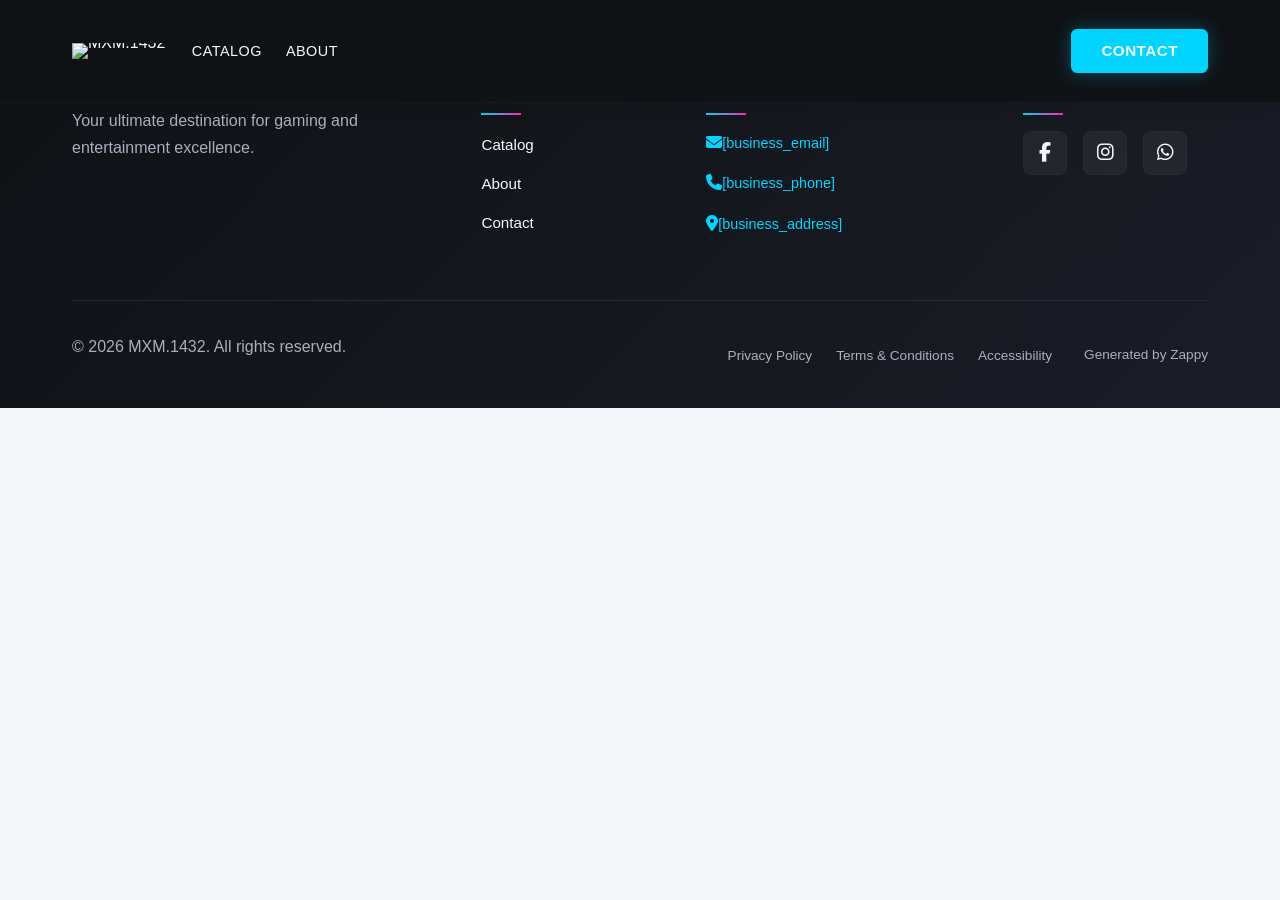
==== commit 08fd536d: "Background sync: Progressive GitHub Sync" ====
--- a/public/index.html
+++ b/public/index.html
@@ -1 +1 @@
-<!doctype html><html dir="ltr" lang="en"><head><meta charset="UTF-8"><meta content="width=device-width,initial-scale=1" name="viewport"><meta content="index, follow" name="robots"><title>1000+ Unblocked Games for Students — MXM.1432</title><meta content="Access 1000+ unblocked games at school with MXM.1432. Play instantly without restrictions. Perfect for students seeking entertainment during breaks." name="description"><meta content="unblocked games, games for students, school games, federal student loans, students" name="keywords"><link href="/assets/favicon.ico" rel="icon" type="image/x-icon"><link href="/assets/favicon-16x16.png" rel="icon" type="image/png" sizes="16x16"><link href="/assets/favicon-32x32.png" rel="icon" type="image/png" sizes="32x32"><link href="/assets/favicon-48x48.png" rel="icon" type="image/png" sizes="48x48"><link href="/assets/favicon-192x192.png" rel="icon" type="image/png" sizes="192x192"><link href="/assets/favicon-512x512.png" rel="icon" type="image/png" sizes="512x512"><link href="/assets/apple-touch-icon.png" rel="apple-touch-icon"><script>!function(){"use strict";var t="45ce6a5c-c3c5-4c0c-b4a3-5d56dc00f430",e="https://api.zappy5.com/api/analytics/track",a=18e5,n=2592e6,o=!0,i=!0,r=!0;var s=function(){var e="zappy_visitor_"+t,a=null;try{if(a=localStorage.getItem(e)){var o=JSON.parse(a),i=Date.now();if(i-o.created<n)return o.lastSeen=i,localStorage.setItem(e,JSON.stringify(o)),o.id}}catch(t){console.warn("Zappy Analytics: LocalStorage not available")}var r="zv_"+Date.now()+"_"+Math.random().toString(36).substr(2,9);try{localStorage.setItem(e,JSON.stringify({id:r,created:Date.now(),lastSeen:Date.now()}))}catch(t){}return r}(),c=function(){var e="zappy_session_"+t,n=null;try{if(n=sessionStorage.getItem(e)){var o=JSON.parse(n),i=Date.now();if(i-o.timestamp<a)return o.timestamp=i,sessionStorage.setItem(e,JSON.stringify(o)),o.id}}catch(t){console.warn("Zappy Analytics: SessionStorage not available")}var r="zs_"+Date.now()+"_"+Math.random().toString(36).substr(2,9);try{sessionStorage.setItem(e,JSON.stringify({id:r,timestamp:Date.now()}))}catch(t){}return r}();function l(a,n){n=n||{};var o={website_id:t,event_type:a,page_path:window.location.pathname,referrer:document.referrer||"direct",visitor_id:s,session_id:c,metadata:n};if(navigator.sendBeacon){var i=new Blob([JSON.stringify(o)],{type:"application/json"});navigator.sendBeacon(e,i)}else fetch(e,{method:"POST",headers:{"Content-Type":"application/json"},body:JSON.stringify(o),keepalive:!0}).catch(function(t){console.warn("Zappy Analytics: Failed to track event",t)})}o&&l("pageview",{title:document.title,url:window.location.href}),i&&document.addEventListener("click",function(t){var e=t.target;if("BUTTON"===e.tagName||e.closest("button")){var a="BUTTON"===e.tagName?e:e.closest("button");l("click",{element:"button",text:a.textContent.trim().substring(0,100),id:a.id||null,class:a.className||null})}else if("A"===e.tagName||e.closest("a")){var n="A"===e.tagName?e:e.closest("a");l("navigation",{element:"link",text:n.textContent.trim().substring(0,100),href:n.href,external:n.hostname!==window.location.hostname})}},!0),r&&document.addEventListener("submit",function(t){var e=t.target;l("form_submit",{form_id:e.id||null,form_name:e.name||null,form_action:e.action||null,form_method:e.method||"GET"})},!0);var d=Date.now();window.addEventListener("beforeunload",function(){l("page_unload",{time_on_page:Math.floor((Date.now()-d)/1e3),page_path:window.location.pathname})}),window.zappyAnalytics={track:l,getVisitorId:function(){return s},getSessionId:function(){return c}}}()</script><meta content="1000+ Unblocked Games for Students — MXM.1432" property="og:title"><meta content="Access 1000+ unblocked games at school with MXM.1432. Play instantly without restrictions. Perfect for students seeking entertainment during breaks." property="og:description"><meta content="website" property="og:type"><meta content="en_US" property="og:locale"><meta content="summary_large_image" name="twitter:card"><meta content="1000+ Unblocked Games for Students — MXM.1432" name="twitter:title"><meta content="Access 1000+ unblocked games at school with MXM.1432. Play instantly without restrictions. Perfect for students seeking entertainment during breaks." name="twitter:description"><link href="https://cdnjs.cloudflare.com/ajax/libs/font-awesome/6.4.0/css/all.min.css" rel="stylesheet"><link href="/assets/favicon.ico" rel="icon" type="image/x-icon"><link href="/assets/favicon-16x16.png" rel="icon" type="image/png" sizes="16x16"><link href="/assets/favicon-32x32.png" rel="icon" type="image/png" sizes="32x32"><link href="/assets/favicon-48x48.png" rel="icon" type="image/png" sizes="48x48"><link href="/assets/favicon-192x192.png" rel="icon" type="image/png" sizes="192x192"><link href="/assets/favicon-512x512.png" rel="icon" type="image/png" sizes="512x512"><link href="/assets/apple-touch-icon.png" rel="apple-touch-icon"><link href="https://cdn.jsdelivr.net/npm/vanilla-cookieconsent@3/dist/cookieconsent.css" rel="stylesheet"><script src="https://cdn.jsdelivr.net/npm/vanilla-cookieconsent@3/dist/cookieconsent.umd.js"></script><script src="https://cdn.jsdelivr.net/gh/mickidum/acc_toolbar/acctoolbar/acctoolbar.min.js"></script><link href="/styles.css" rel="stylesheet"><style id="zappy-dropdown-submenu-styles">#navMenu li:has(.sub-menu),.nav-menu li:has(.sub-menu),.navbar li:has(.sub-menu),nav li:has(.sub-menu){position:relative}#navMenu .sub-menu,.nav-menu .sub-menu,.navbar .sub-menu,nav .sub-menu{display:block!important;position:absolute!important;top:100%;left:0;min-width:220px;background:#fff;border-radius:8px;box-shadow:0 8px 25px rgba(0,0,0,.15);padding:8px 0;opacity:0;visibility:hidden;transform:translateY(10px);transition:all .3s ease;z-index:1000;list-style:none;pointer-events:none}#navMenu li:hover>.sub-menu,.nav-menu li:hover>.sub-menu,.navbar li:hover>.sub-menu,nav li:hover>.sub-menu{opacity:1!important;visibility:visible!important;transform:translateY(0)!important;pointer-events:auto!important}.sub-menu li{list-style:none;margin:0;padding:0}.sub-menu a{display:block!important;padding:10px 16px!important;color:#333!important;font-weight:500;text-decoration:none;white-space:nowrap;transition:background-color .2s}.sub-menu a:hover{background-color:#f5f5f5}[dir=rtl] .nav-menu .sub-menu,[dir=rtl] .navbar .sub-menu,[dir=rtl] nav .sub-menu,html[lang=ar] .nav-menu .sub-menu,html[lang=ar] .navbar .sub-menu,html[lang=ar] nav .sub-menu,html[lang=he] .nav-menu .sub-menu,html[lang=he] .navbar .sub-menu,html[lang=he] nav .sub-menu{left:auto!important;right:0!important}.sub-menu:empty,.sub-menu:not(:has(li)),.sub-menu:not(:has(li:not(.zappy-hidden-menu-item))){display:none!important;opacity:0!important;visibility:hidden!important;pointer-events:none!important}li:has(.menu-group-title):hover>.sub-menu{opacity:1!important;visibility:visible!important;transform:translateY(0)!important;pointer-events:auto!important}#navMenu>li>.menu-group-title,.nav-menu>li>.menu-group-title{display:inline-block;padding:.5rem 1rem;cursor:default;user-select:none}@media (max-width:768px){#navMenu .sub-menu,.nav-menu .sub-menu,.navbar .sub-menu,nav .sub-menu{position:static!important;transform:none!important;box-shadow:none!important;background:0 0!important;max-height:0;overflow:hidden;opacity:0;visibility:hidden;transition:max-height .3s ease,opacity .3s ease;padding:0!important;border-radius:0!important}.sub-menu.mobile-expanded{max-height:500px!important;opacity:1!important;visibility:visible!important;padding:8px 0 8px 16px!important}[dir=rtl] .sub-menu.mobile-expanded,html[lang=he] .sub-menu.mobile-expanded{padding:8px 16px 8px 0!important}#navMenu li:hover>.sub-menu,.nav-menu li:hover>.sub-menu,.navbar li:hover>.sub-menu,nav li:hover>.sub-menu{opacity:0;visibility:hidden;pointer-events:none}#navMenu li>.sub-menu.mobile-expanded,.nav-menu li>.sub-menu.mobile-expanded,.navbar li>.sub-menu.mobile-expanded,nav li>.sub-menu.mobile-expanded{opacity:1!important;visibility:visible!important;pointer-events:auto!important}#navMenu li:has(.sub-menu),.nav-menu li:has(.sub-menu),.navbar li:has(.sub-menu),nav li:has(.sub-menu){display:flex!important;flex-wrap:wrap!important;align-items:center!important;position:relative!important;min-height:44px!important}#navMenu li:has(.sub-menu)>a,.nav-menu li:has(.sub-menu)>a,.navbar li:has(.sub-menu)>a,nav li:has(.sub-menu)>a{flex:1!important;min-width:0!important}#navMenu li:has(.sub-menu)>.menu-group-title,.nav-menu li:has(.sub-menu)>.menu-group-title,.navbar li:has(.sub-menu)>.menu-group-title,nav li:has(.sub-menu)>.menu-group-title{flex:1!important;min-width:0!important;padding:0!important;line-height:inherit!important}#navMenu li:has(.sub-menu)>.sub-menu,.nav-menu li:has(.sub-menu)>.sub-menu,.navbar li:has(.sub-menu)>.sub-menu,nav li:has(.sub-menu)>.sub-menu{flex-basis:100%!important;width:100%!important}#navMenu li:has(.sub-menu)>a [class*=arrow],#navMenu li:has(.sub-menu)>a [class*=chevron],.nav-menu li:has(.sub-menu)>a .fa-angle-down,.nav-menu li:has(.sub-menu)>a .fa-chevron-down,.nav-menu li:has(.sub-menu)>a [class*=arrow],.nav-menu li:has(.sub-menu)>a [class*=chevron],nav li:has(.sub-menu)>a [class*=arrow],nav li:has(.sub-menu)>a [class*=chevron]{display:none!important;visibility:hidden!important}.mobile-submenu-toggle{display:flex!important;align-items:center!important;justify-content:center!important;width:44px!important;height:auto!important;background:0 0!important;border:none!important;cursor:pointer!important;color:var(--text-dark)!important;position:static!important;flex-shrink:0!important;align-self:stretch!important;z-index:2!important;padding:0!important;margin:0!important}.mobile-submenu-toggle::after{content:''!important;width:0!important;height:0!important;border-left:6px solid transparent!important;border-right:6px solid transparent!important;border-top:7px solid currentColor!important;transition:transform .3s ease!important}.mobile-submenu-toggle.expanded::after{transform:rotate(180deg)!important}.sub-menu a{padding:10px 0!important;display:block!important;color:var(--text-dark)!important}.navbar .sub-menu li a,.zappy-products-dropdown .sub-menu a,nav.navbar .sub-menu li a{color:var(--text-dark)!important}}@media (min-width:769px){.mobile-submenu-toggle{display:none!important}}</style><style id="zappy-widget-visibility">#mic-access-tool-box,#mic-access-tool-general-button,#mic-init-access-tool #mic-access-tool-box,#mic-init-access-tool #mic-access-tool-general-button,#mic-init-access-tool .mic-access-tool-general-button,._access-icon,._access-menu,.mic-access-tool-box,.mic-access-tool-general-button,div[id*=mic-access-tool-box]{display:none!important;visibility:hidden!important;opacity:0!important;pointer-events:none!important}</style></head><body><nav class="navbar"><button aria-label="Menu" class="mobile-toggle" id="mobileToggle"><svg viewBox="0 0 24 24" fill="none" height="24" width="24" class="hamburger-icon"><path d="M3 12h18M3 6h18M3 18h18" stroke="currentColor" stroke-width="2" stroke-linecap="round"></path></svg><svg viewBox="0 0 24 24" fill="none" height="24" width="24" class="close-icon" style="display:none"><path d="M18 6L6 18M6 6l12 12" stroke="currentColor" stroke-width="2" stroke-linecap="round"></path></svg></button><button aria-label="Call" class="phone-header-btn"><svg viewBox="0 0 24 24" fill="currentColor" height="20" width="20"><path d="M22 16.92v3a2 2 0 0 1-2.18 2 19.79 19.79 0 0 1-8.63-3.07 19.5 19.5 0 0 1-6-6 19.79 19.79 0 0 1-3.07-8.67A2 2 0 0 1 4.11 2h3a2 2 0 0 1 2 1.72 12.84 12.84 0 0 0 .7 2.81 2 2 0 0 1-.45 2.11L8.09 9.91a16 16 0 0 0 6 6l1.27-1.27a2 2 0 0 1 2.11-.45 12.84 12.84 0 0 0 2.81.7A2 2 0 0 1 22 16.92z"></path></svg></button><div class="nav-container"><div class="nav-brand"><a href="/" class="logo-link"><img alt="MXM.1432" src="/assets/mxm-1432-gaming-entertainment-logo.webp" class="logo"></a></div><ul class="nav-menu" id="navMenu"><li><a href="/catalog">Catalog</a></li><li><a href="/about">About</a></li></ul><div class="nav-cta-container"><a href="/contact" class="nav-cta-btn">Contact</a></div></div></nav><main><section class="home-hero-section" data-layout-spec="Home-hero" data-hero-type="fullscreen-scrim" id="zappy-section-0"><div class="home-hero-section__bg-wrapper"><img alt="Premium gaming terminal environment with neon accents" src="/assets/site-home-hero-bg.webp" data-context="Cinematic near-black gaming room with neon terminal glow, subtle floating particles, depth-of-field blur, premium game launcher aesthetic, cyan and magenta accent lighting, moody atmospheric lighting, professional photography, high-end gaming setup in background" data-placeholder="home-hero-bg" height="1080" width="1920" class="home-hero-section__bg-image zappy-editable-image" data-element-id="img-1772940622338-f0wql9fou" data-element-type="image" data-hero-bg="true" data-preserve-bg="0" data-resize-handler-attached="true"><div class="home-hero-section__scrim" aria-hidden="true"></div></div><div class="home-hero-section__content-wrapper"><div class="home-hero-section__overlay-group"><h1 class="home-hero-section__title">Arcade-grade game discovery.</h1><h3 class="home-hero-section__subtitle">Curated picks, clean categories, and a premium terminal vibe—built for short breaks and big wins.</h3><div class="home-hero-section__cta-row" style="text-align:center!important;display:flex!important;justify-content:center!important;align-items:flex-start!important;width:100%!important"><a href="https://MXM.1432.canvaunblockedsite.com" class="home-hero-section__btn btn btn-ghost home-hero-section__btn--primary" data-element-id="btn-1772940622335-ggh5ragfn" data-element-type="button" data-native-element="true" data-text-color="light" rel="noopener noreferrer" style="outline:currentcolor;color:var(--light-text,#fff)!important;border-color:transparent!important;background-color:transparent!important;background-image:none!important" target="_blank">Explore the Library</a><a href="/contact" class="home-hero-section__btn home-hero-section__btn--secondary" data-element-id="btn-1772940622335-qg4prdrif" data-element-type="button" data-native-element="true">Submit a Game</a></div><div class="home-hero-section__chips-row"><span class="home-hero-section__chip">Arcade</span><span class="home-hero-section__chip">Puzzle</span><span class="home-hero-section__chip">Racing</span><span class="home-hero-section__chip">Strategy</span><span class="home-hero-section__chip">Co-op</span><span class="home-hero-section__chip">Low-spec</span></div></div></div><div class="home-hero-section__divider-wrapper"><svg viewBox="0 0 1200 80" xmlns="http://www.w3.org/2000/svg" aria-hidden="true" data-no-icon-edit="true" preserveAspectRatio="none"><defs><linearGradient id="home-hero-scanline-gradient" x1="0%" x2="100%" y1="0%" y2="0%"><stop offset="0%" style="stop-color:#00E5FF;stop-opacity:0.6"></stop><stop offset="50%" style="stop-color:#FF2BD6;stop-opacity:0.7"></stop><stop offset="100%" style="stop-color:#00E5FF;stop-opacity:0.6"></stop></linearGradient></defs><path d="M0,80 L0,50 L1200,20 L1200,80 Z" fill="#070712"></path><path d="M0,50 L1200,20" fill="#070712" stroke="url(#home-hero-scanline-gradient)" stroke-width="2"></path></svg></div></section><section class="home-features-section" data-layout-spec="Home-features"><div class="home-features-container"><div class="home-features-intro"><h2>Built like a premium launcher.</h2><p>A clean, fast catalog experience with a neon arcade feel—so discovery stays fun and readable.</p></div><div class="home-features-grid"><article class="home-features-card"><div class="home-features-icon-wrapper"><svg viewBox="0 0 32 32" xmlns="http://www.w3.org/2000/svg" data-element-type="icon" data-icon-type="svg" fill="none" height="32" width="32"><rect fill="none" height="10" stroke="currentColor" stroke-width="2" width="10" x="4" y="4"></rect><rect fill="none" height="10" stroke="currentColor" stroke-width="2" width="10" x="18" y="4"></rect><rect fill="none" height="10" stroke="currentColor" stroke-width="2" width="10" x="4" y="18"></rect><rect fill="none" height="10" stroke="currentColor" stroke-width="2" width="10" x="18" y="18"></rect></svg></div><h3>Curated collections</h3><p>Hand-picked bundles organized by vibe and session length. Find exactly what you want without endless scrolling.</p></article><article class="home-features-card"><div class="home-features-icon-wrapper"><svg viewBox="0 0 32 32" xmlns="http://www.w3.org/2000/svg" data-element-type="icon" data-icon-type="svg" fill="none" height="32" width="32"><path d="M8 12L16 4L24 12" fill="none" stroke="currentColor" stroke-width="2" stroke-linejoin="round" stroke-linecap="round"></path><path d="M8 20L16 12L24 20" fill="none" stroke="currentColor" stroke-width="2" stroke-linejoin="round" stroke-linecap="round"></path><path d="M8 28L16 20L24 28" fill="none" stroke="currentColor" stroke-width="2" stroke-linejoin="round" stroke-linecap="round"></path></svg></div><h3>Genre clarity</h3><p>Clean tags and smart filters that actually work. Jump straight into action, puzzle, or strategy without guessing.</p></article><article class="home-features-card"><div class="home-features-icon-wrapper"><svg viewBox="0 0 32 32" xmlns="http://www.w3.org/2000/svg" data-element-type="icon" data-icon-type="svg" fill="none" height="32" width="32"><rect fill="none" height="20" stroke="currentColor" stroke-width="2" width="24" x="4" y="6" rx="2"></rect><circle cx="10" cy="14" fill="currentColor" r="2"></circle><path d="M28 20L22 14L16 20" fill="none" stroke="currentColor" stroke-width="2" stroke-linejoin="round" stroke-linecap="round"></path></svg></div><h3>Consistent thumbnails</h3><p>Every game gets a crisp, uniform tile with recognizable art. No blurry screenshots or mismatched sizes.</p></article><article class="home-features-card"><div class="home-features-icon-wrapper"><svg viewBox="0 0 32 32" xmlns="http://www.w3.org/2000/svg" data-element-type="icon" data-icon-type="svg" fill="none" height="32" width="32"><circle cx="16" cy="16" fill="none" r="12" stroke="currentColor" stroke-width="2"></circle><path d="M16 8V16L22 19" stroke="currentColor" stroke-width="2" stroke-linecap="round" stroke-linejoin="round"></path></svg></div><h3>Short-session picks</h3><p>Quick-play favorites highlighted for when you only have 5–10 minutes. Perfect for between-class breaks.</p></article><article class="home-features-card"><div class="home-features-icon-wrapper"><svg viewBox="0 0 32 32" xmlns="http://www.w3.org/2000/svg" data-element-type="icon" data-icon-type="svg" fill="none" height="32" width="32"><path d="M16 4L19.09 13.26L28 16L19.09 18.74L16 28L12.91 18.74L4 16L12.91 13.26L16 4Z" fill="none" stroke="currentColor" stroke-width="2" stroke-linejoin="round"></path></svg></div><h3>New drops spotlight</h3><p>Fresh additions get a neon badge and top billing. Never miss the latest unblocked releases.</p></article><article class="home-features-card"><div class="home-features-icon-wrapper"><svg viewBox="0 0 32 32" xmlns="http://www.w3.org/2000/svg" data-element-type="icon" data-icon-type="svg" fill="none" height="32" width="32"><rect fill="none" height="20" stroke="currentColor" stroke-width="2" width="20" x="6" y="6" rx="2"></rect><path d="M12 6V26" stroke="currentColor" stroke-width="2"></path><path d="M20 6V26" stroke="currentColor" stroke-width="2"></path></svg></div><h3>Low distraction layout</h3><p>No pop-ups, no autoplay videos, no clutter. Just a fast, focused grid that respects your time.</p></article></div></div><div class="home-features-divider-wrapper"><svg viewBox="0 0 1200 40" xmlns="http://www.w3.org/2000/svg" aria-hidden="true" data-no-icon-edit="true" preserveAspectRatio="none"><path d="M0,40 L0,20 L395,20 L405,10 L415,20 L795,20 L805,10 L815,20 L1195,20 L1200,15 L1200,40 Z" fill="#0B0C1A"></path></svg></div></section><section class="home-showcase-section" data-layout-spec="Home-showcase"><div class="showcase-container"><div class="showcase-content"><h2>Collections students actually use.</h2><p class="showcase-intro">Pick a vibe and jump in—arcade bursts, brainy puzzles, chill builders, and competitive classics.</p><div class="category-list"><div class="category-item"><h3>Arcade bursts</h3><p>Fast-paced action that keeps your reflexes sharp between classes.</p></div><div class="category-item"><h3>Puzzle &amp; logic</h3><p>Brain teasers and strategic challenges that make you think.</p></div><div class="category-item"><h3>Racing &amp; reflex</h3><p>Speed demons and precision driving for the competitive spirit.</p></div><div class="category-item"><h3>Strategy &amp; builders</h3><p>Create, plan, and dominate with long-term gameplay depth.</p></div></div></div><div class="showcase-media"><div class="game-grid"><div class="game-tile"><img alt="Neon Sprint arcade game" src="/assets/site-home-showcase-image-1.webp" data-context="Vibrant neon arcade game screenshot with bright cyan and magenta colors, fast-paced action scene with glowing trails and particle effects, futuristic gaming aesthetic for students" data-placeholder="home-showcase-image-1" height="338" width="600"><p class="game-caption">Neon Sprint</p></div><div class="game-tile"><img alt="Block Logic puzzle game" src="/assets/site-home-showcase-image-2.webp" data-context="Colorful puzzle game interface with geometric blocks and glowing edges, clean minimal design with bright neon accents, logic-based gaming screenshot for students" data-placeholder="home-showcase-image-2" height="338" width="600"><p class="game-caption">Block Logic</p></div><div class="game-tile"><img alt="Pixel Drift racing game" src="/assets/site-home-showcase-image-3.webp" data-context="High-speed racing game with pixelated retro aesthetic, neon track with motion blur effects, futuristic vehicles with glowing trails for student gamers" data-placeholder="home-showcase-image-3" height="338" width="600"><p class="game-caption">Pixel Drift</p></div><div class="game-tile"><img alt="Star Tactics strategy game" src="/assets/site-home-showcase-image-4.webp" data-context="Space strategy game with glowing star map interface, tactical grid with neon highlights, sci-fi command center aesthetic for student strategy gamers" data-placeholder="home-showcase-image-4" height="338" width="600"><p class="game-caption">Star Tactics</p></div></div><div class="backplate-tile"></div></div></div><div class="showcase-divider-wrapper"><svg viewBox="0 0 1200 80" xmlns="http://www.w3.org/2000/svg" aria-hidden="true" data-no-icon-edit="true" preserveAspectRatio="none"><defs><linearGradient id="showcase-divider-gradient" x1="0%" x2="0%" y1="0%" y2="100%"><stop offset="0%" style="stop-color:#0B0C1A;stop-opacity:1"></stop><stop offset="100%" style="stop-color:#F5F7FA;stop-opacity:1"></stop></linearGradient></defs><path d="M0,80 L0,0 L1200,0 L1200,80 Z" fill="var(--bg-light)"></path><path d="M0,80 L0,10 Q300,5 600,10 T1200,10 L1200,80 Z" fill="var(--bg-light)" opacity="0.15"></path></svg></div></section><section class="home-testimonials-section" data-layout-spec="Home-testimonials"><div class="home-testimonials-container"><div class="home-testimonials-header"><h2>What players say.</h2><p>Clean, fast, and fun—without the clutter.</p></div><div class="home-testimonials-grid"><div class="home-testimonials-card"><div class="home-testimonials-card-accent"></div><p class="home-testimonials-quote">"The categories make it easy to find something quick between classes."</p><p class="home-testimonials-attribution">Student, Grade 10</p></div><div class="home-testimonials-card"><div class="home-testimonials-card-accent"></div><p class="home-testimonials-quote">"Feels like a real game launcher—everything looks consistent."</p><p class="home-testimonials-attribution">After-school club</p></div><div class="home-testimonials-card"><div class="home-testimonials-card-accent"></div><p class="home-testimonials-quote">"Finally a site that's readable on a laptop without distractions."</p><p class="home-testimonials-attribution">Casual player</p></div></div></div><div class="home-testimonials-divider-wrapper"><svg viewBox="0 0 1200 100" xmlns="http://www.w3.org/2000/svg" aria-hidden="true" data-no-icon-edit="true" preserveAspectRatio="none"><path d="M0,100 L0,55 L60,40 L120,55 L180,35 L240,50 L300,30 L360,45 L420,25 L480,40 L540,20 L600,35 L660,15 L720,30 L780,10 L840,25 L900,5 L960,20 L1020,0 L1080,15 L1140,5 L1200,20 L1200,100 Z" fill="#070712"></path></svg></div></section><section class="home-cta-section" data-layout-spec="Home-cta"><div class="home-cta-container"><div class="home-cta-content"><h2 class="home-cta-title">Want your game featured on MXM.1432?</h2><p class="home-cta-description">Send a link and a short description—our team reviews submissions and curates weekly highlights.</p><a href="/contact" class="btn-primary home-cta-button">Contact the Team</a><div class="home-cta-trust"><p class="home-cta-trust-item">Simple submission</p><p class="home-cta-trust-item">Curated spotlight</p><p class="home-cta-trust-item">Consistent thumbnail standards</p></div></div><div class="home-cta-glow" aria-hidden="true"></div></div></section></main><footer class="site-footer"><div class="footer-container"><div class="footer-top"><div class="footer-column footer-brand"><img alt="MXM.1432" src="/assets/mxm-1432-gaming-entertainment-logo.webp" class="logo"><p class="footer-tagline">Your ultimate destination for gaming and entertainment excellence.</p></div><div class="footer-column footer-links"><h3 class="footer-heading">Quick Links</h3><ul class="footer-nav"><li><a href="/catalog">Catalog</a></li><li><a href="/about">About</a></li><li><a href="/contact">Contact</a></li></ul></div><div class="footer-column footer-contact"><h3 class="footer-heading">Contact Us</h3><ul class="contact-list"><li><a href="/"><i class="fas fa-envelope"></i><span>[business_email]</span></a></li><li><a href="/"><i class="fas fa-phone"></i><span>[business_phone]</span></a></li><li><a href="/"><i class="fas fa-map-marker-alt"></i><span>[business_address]</span></a></li></ul></div><div class="footer-column footer-social"><h3 class="footer-heading">Follow Us</h3><div class="social-links"><a href="[facebook_handle]" aria-label="Facebook"><i class="fab fa-facebook-f"></i></a><a href="[instagram_handle]" aria-label="Instagram"><i class="fab fa-instagram"></i></a><a href="[whatsapp_handle]" aria-label="WhatsApp"><i class="fab fa-whatsapp"></i></a></div></div></div><div class="footer-bottom"><div class="footer-bottom-left"><p class="copyright">© 2026 MXM.1432. All rights reserved.</p></div><div class="footer-bottom-right"><ul class="legal-links"><li><a href="/privacy">Privacy Policy</a></li><li><a href="/terms">Terms &amp; Conditions</a></li><li><a href="/accessibility">Accessibility</a></li></ul><a href="https://zappy5.com" class="zappy-attribution" target="_blank">Generated by Zappy</a></div></div></div></footer><a href="https://wa.me/[whatsapp_handle]" class="whatsapp-float" aria-label="WhatsApp"><i class="fab fa-whatsapp"></i></a><div data-integration="accessibility:toolbar"></div><script src="/script.js"></script><script id="zappy-mobile-submenu-script">!function(){function e(){if(window.innerWidth>768)return document.querySelectorAll(".mobile-submenu-toggle").forEach(function(e){e.remove()}),void document.querySelectorAll(".sub-menu.mobile-expanded").forEach(function(e){e.classList.remove("mobile-expanded")});document.querySelectorAll(".nav-menu li:has(.sub-menu), nav li:has(.sub-menu), .navbar li:has(.sub-menu), #navMenu li:has(.sub-menu)").forEach(function(e){if(!e.querySelector(".mobile-submenu-toggle")){var t=e.querySelector(".sub-menu"),n=e.querySelector(":scope > a");if(t&&n){var o=document.createElement("button");o.className="mobile-submenu-toggle",o.setAttribute("aria-label","Toggle submenu"),o.setAttribute("type","button"),n.insertAdjacentElement("afterend",o),o.addEventListener("click",function(e){e.preventDefault(),e.stopPropagation(),document.querySelectorAll(".sub-menu.mobile-expanded").forEach(function(e){if(e!==t){e.classList.remove("mobile-expanded");var n=e.parentElement.querySelector(".mobile-submenu-toggle");n&&n.classList.remove("expanded")}}),t.classList.toggle("mobile-expanded"),o.classList.toggle("expanded")})}}})}var t;"loading"===document.readyState?document.addEventListener("DOMContentLoaded",e):e(),window.addEventListener("resize",function(){clearTimeout(t),t=setTimeout(e,250)});var n=new MutationObserver(function(t){t.forEach(function(t){if("attributes"===t.type){var n=t.target;n.classList&&(n.classList.contains("active")||n.classList.contains("open"))&&setTimeout(e,100)}})});setTimeout(function(){document.querySelectorAll(".mobile-menu, .nav-menu, #navMenu, nav").forEach(function(e){n.observe(e,{attributes:!0,attributeFilter:["class","style"]})})},500)}()</script><script id="zappy-navbar-scroll-effect">!function(){var e=document.querySelector("nav.navbar,.navbar:not(.zappy-catalog-menu)"),t=document.querySelector(".zappy-catalog-menu,#zappy-catalog-menu");if(e){var r="rgba(15,17,21,0.85)",o=getComputedStyle(document.documentElement),a=(o.getPropertyValue("--text-dark").trim(),o.getPropertyValue("--text-light").trim()||"#ffffff");e.style.transition="background 0.3s ease,backdrop-filter 0.3s ease,-webkit-backdrop-filter 0.3s ease,box-shadow 0.3s ease",t&&(t.style.transition="background 0.3s ease,backdrop-filter 0.3s ease,-webkit-backdrop-filter 0.3s ease");var s="a,.navbar-brand,.navbar-brand a,.dropdown-toggle,.mobile-toggle,.phone-header-btn,.mobile-hamburger-btn,.mobile-close-btn,.mobile-submenu-toggle,.nav-link",l=["cart-link","login-link","nav-search-toggle","search-toggle"];window.addEventListener("scroll",v,{passive:!0}),window.addEventListener("resize",v,{passive:!0}),v();var n=document.querySelector('section[class*="hero"],[data-hero-type],main>section:first-child'),i=!1;if(n){var p=getComputedStyle(n),d=p.backgroundImage;if(d&&"none"!==d)if(-1!==d.indexOf("url(")){var c=p.backgroundColor.match(/\d+/g);i=!(c&&c.length>=3)||w(parseInt(c[0]),parseInt(c[1]),parseInt(c[2]))<.4}else if(-1!==d.indexOf("gradient")){var b=d.match(/rgba?\(\s*(\d+)\s*,\s*(\d+)\s*,\s*(\d+)/g);if(b&&b.length>0){for(var y=0,g=0;g<b.length;g++){var m=b[g].match(/\d+/g);y+=w(parseInt(m[0]),parseInt(m[1]),parseInt(m[2]))}i=y/b.length<.4}else i=!0}else i=!0;else{var u=p.backgroundColor.match(/\d+/g);u&&u.length>=3&&(i=w(parseInt(u[0]),parseInt(u[1]),parseInt(u[2]))<.4)}}i||(window.removeEventListener("scroll",v),window.removeEventListener("resize",v),e.classList.add("scrolled"),e.style.setProperty("--frosted-text",a),e.style.setProperty("background-image","none","important"),e.style.backdropFilter="blur(12px)",e.style.webkitBackdropFilter="blur(12px)",e.style.boxShadow="0 2px 16px rgba(0,0,0,0.12)",k(e,a),window.innerWidth>768&&e.style.setProperty("background-color",r,"important"),t&&(t.classList.add("scrolled"),t.style.setProperty("background",r,"important"),t.style.setProperty("backdrop-filter","blur(12px)","important"),t.style.setProperty("-webkit-backdrop-filter","blur(12px)","important"),k(t,a)))}function k(e,t){for(var r=e.querySelectorAll(s),o=0;o<r.length;o++){for(var a=!1,n=0;n<l.length;n++)if(r[o].classList.contains(l[n])){a=!0;break}a||r[o].style.setProperty("color",t,"important")}}function f(e){for(var t=e.querySelectorAll(s),r=0;r<t.length;r++)t[r].style.removeProperty("color")}function v(){if(window.innerWidth<=768)return e.classList.remove("scrolled"),f(e),void(t&&(t.classList.remove("scrolled"),f(t)));(window.scrollY||window.pageYOffset)>60?(e.classList.add("scrolled"),e.style.setProperty("background-color",r,"important"),e.style.setProperty("background-image","none","important"),e.style.setProperty("--frosted-text",a),e.style.backdropFilter="blur(12px)",e.style.webkitBackdropFilter="blur(12px)",e.style.boxShadow="0 2px 16px rgba(0,0,0,0.12)",k(e,a),t&&(t.classList.add("scrolled"),t.style.setProperty("background",r,"important"),t.style.setProperty("backdrop-filter","blur(12px)","important"),t.style.setProperty("-webkit-backdrop-filter","blur(12px)","important"),k(t,a))):(e.classList.remove("scrolled"),e.style.setProperty("background-color","transparent","important"),e.style.removeProperty("background-image"),e.style.removeProperty("--frosted-text"),e.style.backdropFilter="none",e.style.webkitBackdropFilter="none",e.style.boxShadow="none",f(e),t&&(t.classList.remove("scrolled"),t.style.setProperty("background","transparent","important"),t.style.setProperty("backdrop-filter","none","important"),t.style.setProperty("-webkit-backdrop-filter","none","important"),f(t)))}function w(e,t,r){return t/=255,r/=255,.2126*(e=(e/=255)<=.03928?e/12.92:Math.pow((e+.055)/1.055,2.4))+.7152*(t=t<=.03928?t/12.92:Math.pow((t+.055)/1.055,2.4))+.0722*(r=r<=.03928?r/12.92:Math.pow((r+.055)/1.055,2.4))}}()</script></body></html>+<!doctype html><html dir="ltr" lang="en"><head><meta charset="UTF-8"><meta content="width=device-width,initial-scale=1" name="viewport"><meta content="index, follow" name="robots"><title>1000+ Unblocked Games for Students — MXM.1432</title><meta content="Access 1000+ unblocked games at school with MXM.1432. Play instantly without restrictions. Perfect for students seeking entertainment during breaks." name="description"><meta content="unblocked games, games for students, school games, federal student loans, students" name="keywords"><link href="/assets/favicon.ico" rel="icon" type="image/x-icon"><link href="/assets/favicon-16x16.png" rel="icon" type="image/png" sizes="16x16"><link href="/assets/favicon-32x32.png" rel="icon" type="image/png" sizes="32x32"><link href="/assets/favicon-48x48.png" rel="icon" type="image/png" sizes="48x48"><link href="/assets/favicon-192x192.png" rel="icon" type="image/png" sizes="192x192"><link href="/assets/favicon-512x512.png" rel="icon" type="image/png" sizes="512x512"><link href="/assets/apple-touch-icon.png" rel="apple-touch-icon"><script>!function(){"use strict";var t="45ce6a5c-c3c5-4c0c-b4a3-5d56dc00f430",e="https://api.zappy5.com/api/analytics/track",a=18e5,n=2592e6,o=!0,i=!0,r=!0;var s=function(){var e="zappy_visitor_"+t,a=null;try{if(a=localStorage.getItem(e)){var o=JSON.parse(a),i=Date.now();if(i-o.created<n)return o.lastSeen=i,localStorage.setItem(e,JSON.stringify(o)),o.id}}catch(t){console.warn("Zappy Analytics: LocalStorage not available")}var r="zv_"+Date.now()+"_"+Math.random().toString(36).substr(2,9);try{localStorage.setItem(e,JSON.stringify({id:r,created:Date.now(),lastSeen:Date.now()}))}catch(t){}return r}(),c=function(){var e="zappy_session_"+t,n=null;try{if(n=sessionStorage.getItem(e)){var o=JSON.parse(n),i=Date.now();if(i-o.timestamp<a)return o.timestamp=i,sessionStorage.setItem(e,JSON.stringify(o)),o.id}}catch(t){console.warn("Zappy Analytics: SessionStorage not available")}var r="zs_"+Date.now()+"_"+Math.random().toString(36).substr(2,9);try{sessionStorage.setItem(e,JSON.stringify({id:r,timestamp:Date.now()}))}catch(t){}return r}();function l(a,n){n=n||{};var o={website_id:t,event_type:a,page_path:window.location.pathname,referrer:document.referrer||"direct",visitor_id:s,session_id:c,metadata:n};if(navigator.sendBeacon){var i=new Blob([JSON.stringify(o)],{type:"application/json"});navigator.sendBeacon(e,i)}else fetch(e,{method:"POST",headers:{"Content-Type":"application/json"},body:JSON.stringify(o),keepalive:!0}).catch(function(t){console.warn("Zappy Analytics: Failed to track event",t)})}o&&l("pageview",{title:document.title,url:window.location.href}),i&&document.addEventListener("click",function(t){var e=t.target;if("BUTTON"===e.tagName||e.closest("button")){var a="BUTTON"===e.tagName?e:e.closest("button");l("click",{element:"button",text:a.textContent.trim().substring(0,100),id:a.id||null,class:a.className||null})}else if("A"===e.tagName||e.closest("a")){var n="A"===e.tagName?e:e.closest("a");l("navigation",{element:"link",text:n.textContent.trim().substring(0,100),href:n.href,external:n.hostname!==window.location.hostname})}},!0),r&&document.addEventListener("submit",function(t){var e=t.target;l("form_submit",{form_id:e.id||null,form_name:e.name||null,form_action:e.action||null,form_method:e.method||"GET"})},!0);var d=Date.now();window.addEventListener("beforeunload",function(){l("page_unload",{time_on_page:Math.floor((Date.now()-d)/1e3),page_path:window.location.pathname})}),window.zappyAnalytics={track:l,getVisitorId:function(){return s},getSessionId:function(){return c}}}()</script><meta content="1000+ Unblocked Games for Students — MXM.1432" property="og:title"><meta content="Access 1000+ unblocked games at school with MXM.1432. Play instantly without restrictions. Perfect for students seeking entertainment during breaks." property="og:description"><meta content="website" property="og:type"><meta content="en_US" property="og:locale"><meta content="summary_large_image" name="twitter:card"><meta content="1000+ Unblocked Games for Students — MXM.1432" name="twitter:title"><meta content="Access 1000+ unblocked games at school with MXM.1432. Play instantly without restrictions. Perfect for students seeking entertainment during breaks." name="twitter:description"><link href="https://cdnjs.cloudflare.com/ajax/libs/font-awesome/6.4.0/css/all.min.css" rel="stylesheet"><link href="/assets/favicon.ico" rel="icon" type="image/x-icon"><link href="/assets/favicon-16x16.png" rel="icon" type="image/png" sizes="16x16"><link href="/assets/favicon-32x32.png" rel="icon" type="image/png" sizes="32x32"><link href="/assets/favicon-48x48.png" rel="icon" type="image/png" sizes="48x48"><link href="/assets/favicon-192x192.png" rel="icon" type="image/png" sizes="192x192"><link href="/assets/favicon-512x512.png" rel="icon" type="image/png" sizes="512x512"><link href="/assets/apple-touch-icon.png" rel="apple-touch-icon"><link href="https://cdn.jsdelivr.net/npm/vanilla-cookieconsent@3/dist/cookieconsent.css" rel="stylesheet"><script src="https://cdn.jsdelivr.net/npm/vanilla-cookieconsent@3/dist/cookieconsent.umd.js"></script><script src="https://cdn.jsdelivr.net/gh/mickidum/acc_toolbar/acctoolbar/acctoolbar.min.js"></script><link href="/styles.css" rel="stylesheet"><style id="zappy-dropdown-submenu-styles">#navMenu li:has(.sub-menu),.nav-menu li:has(.sub-menu),.navbar li:has(.sub-menu),nav li:has(.sub-menu){position:relative}#navMenu .sub-menu,.nav-menu .sub-menu,.navbar .sub-menu,nav .sub-menu{display:block!important;position:absolute!important;top:100%;left:0;min-width:220px;background:#fff;border-radius:8px;box-shadow:0 8px 25px rgba(0,0,0,.15);padding:8px 0;opacity:0;visibility:hidden;transform:translateY(10px);transition:all .3s ease;z-index:1000;list-style:none;pointer-events:none}#navMenu li:hover>.sub-menu,.nav-menu li:hover>.sub-menu,.navbar li:hover>.sub-menu,nav li:hover>.sub-menu{opacity:1!important;visibility:visible!important;transform:translateY(0)!important;pointer-events:auto!important}.sub-menu li{list-style:none;margin:0;padding:0}.sub-menu a{display:block!important;padding:10px 16px!important;color:#333!important;font-weight:500;text-decoration:none;white-space:nowrap;transition:background-color .2s}.sub-menu a:hover{background-color:#f5f5f5}[dir=rtl] .nav-menu .sub-menu,[dir=rtl] .navbar .sub-menu,[dir=rtl] nav .sub-menu,html[lang=ar] .nav-menu .sub-menu,html[lang=ar] .navbar .sub-menu,html[lang=ar] nav .sub-menu,html[lang=he] .nav-menu .sub-menu,html[lang=he] .navbar .sub-menu,html[lang=he] nav .sub-menu{left:auto!important;right:0!important}.sub-menu:empty,.sub-menu:not(:has(li)),.sub-menu:not(:has(li:not(.zappy-hidden-menu-item))){display:none!important;opacity:0!important;visibility:hidden!important;pointer-events:none!important}li:has(.menu-group-title):hover>.sub-menu{opacity:1!important;visibility:visible!important;transform:translateY(0)!important;pointer-events:auto!important}#navMenu>li>.menu-group-title,.nav-menu>li>.menu-group-title{display:inline-block;padding:.5rem 1rem;cursor:default;user-select:none}@media (max-width:768px){#navMenu .sub-menu,.nav-menu .sub-menu,.navbar .sub-menu,nav .sub-menu{position:static!important;transform:none!important;box-shadow:none!important;background:0 0!important;max-height:0;overflow:hidden;opacity:0;visibility:hidden;transition:max-height .3s ease,opacity .3s ease;padding:0!important;border-radius:0!important}.sub-menu.mobile-expanded{max-height:500px!important;opacity:1!important;visibility:visible!important;padding:8px 0 8px 16px!important}[dir=rtl] .sub-menu.mobile-expanded,html[lang=he] .sub-menu.mobile-expanded{padding:8px 16px 8px 0!important}#navMenu li:hover>.sub-menu,.nav-menu li:hover>.sub-menu,.navbar li:hover>.sub-menu,nav li:hover>.sub-menu{opacity:0;visibility:hidden;pointer-events:none}#navMenu li>.sub-menu.mobile-expanded,.nav-menu li>.sub-menu.mobile-expanded,.navbar li>.sub-menu.mobile-expanded,nav li>.sub-menu.mobile-expanded{opacity:1!important;visibility:visible!important;pointer-events:auto!important}#navMenu li:has(.sub-menu),.nav-menu li:has(.sub-menu),.navbar li:has(.sub-menu),nav li:has(.sub-menu){display:flex!important;flex-wrap:wrap!important;align-items:center!important;position:relative!important;min-height:44px!important}#navMenu li:has(.sub-menu)>a,.nav-menu li:has(.sub-menu)>a,.navbar li:has(.sub-menu)>a,nav li:has(.sub-menu)>a{flex:1!important;min-width:0!important}#navMenu li:has(.sub-menu)>.menu-group-title,.nav-menu li:has(.sub-menu)>.menu-group-title,.navbar li:has(.sub-menu)>.menu-group-title,nav li:has(.sub-menu)>.menu-group-title{flex:1!important;min-width:0!important;padding:0!important;line-height:inherit!important}#navMenu li:has(.sub-menu)>.sub-menu,.nav-menu li:has(.sub-menu)>.sub-menu,.navbar li:has(.sub-menu)>.sub-menu,nav li:has(.sub-menu)>.sub-menu{flex-basis:100%!important;width:100%!important}#navMenu li:has(.sub-menu)>a [class*=arrow],#navMenu li:has(.sub-menu)>a [class*=chevron],.nav-menu li:has(.sub-menu)>a .fa-angle-down,.nav-menu li:has(.sub-menu)>a .fa-chevron-down,.nav-menu li:has(.sub-menu)>a [class*=arrow],.nav-menu li:has(.sub-menu)>a [class*=chevron],nav li:has(.sub-menu)>a [class*=arrow],nav li:has(.sub-menu)>a [class*=chevron]{display:none!important;visibility:hidden!important}.mobile-submenu-toggle{display:flex!important;align-items:center!important;justify-content:center!important;width:44px!important;height:auto!important;background:0 0!important;border:none!important;cursor:pointer!important;color:var(--text-dark)!important;position:static!important;flex-shrink:0!important;align-self:stretch!important;z-index:2!important;padding:0!important;margin:0!important}.mobile-submenu-toggle::after{content:''!important;width:0!important;height:0!important;border-left:6px solid transparent!important;border-right:6px solid transparent!important;border-top:7px solid currentColor!important;transition:transform .3s ease!important}.mobile-submenu-toggle.expanded::after{transform:rotate(180deg)!important}.sub-menu a{padding:10px 0!important;display:block!important;color:var(--text-dark)!important}.navbar .sub-menu li a,.zappy-products-dropdown .sub-menu a,nav.navbar .sub-menu li a{color:var(--text-dark)!important}}@media (min-width:769px){.mobile-submenu-toggle{display:none!important}}</style><style id="zappy-widget-visibility">#mic-access-tool-box,#mic-access-tool-general-button,#mic-init-access-tool #mic-access-tool-box,#mic-init-access-tool #mic-access-tool-general-button,#mic-init-access-tool .mic-access-tool-general-button,._access-icon,._access-menu,.mic-access-tool-box,.mic-access-tool-general-button,div[id*=mic-access-tool-box]{display:none!important;visibility:hidden!important;opacity:0!important;pointer-events:none!important}</style></head><body><nav class="navbar"><button aria-label="Menu" class="mobile-toggle" id="mobileToggle"><svg fill="none" height="24" viewbox="0 0 24 24" width="24" class="hamburger-icon"><path d="M3 12h18M3 6h18M3 18h18" stroke="currentColor" stroke-linecap="round" stroke-width="2"></path></svg><svg fill="none" height="24" viewbox="0 0 24 24" width="24" class="close-icon" style="display:none"><path d="M18 6L6 18M6 6l12 12" stroke="currentColor" stroke-linecap="round" stroke-width="2"></path></svg></button><button aria-label="Call" class="phone-header-btn"><svg fill="currentColor" height="20" viewbox="0 0 24 24" width="20"><path d="M22 16.92v3a2 2 0 0 1-2.18 2 19.79 19.79 0 0 1-8.63-3.07 19.5 19.5 0 0 1-6-6 19.79 19.79 0 0 1-3.07-8.67A2 2 0 0 1 4.11 2h3a2 2 0 0 1 2 1.72 12.84 12.84 0 0 0 .7 2.81 2 2 0 0 1-.45 2.11L8.09 9.91a16 16 0 0 0 6 6l1.27-1.27a2 2 0 0 1 2.11-.45 12.84 12.84 0 0 0 2.81.7A2 2 0 0 1 22 16.92z"></path></svg></button><div class="nav-container"><div class="nav-brand"><a href="/" class="logo-link"><img alt="MXM.1432" class="logo" src="/assets/mxm-1432-gaming-entertainment-logo.webp"></a></div><ul class="nav-menu" id="navMenu"><li><a href="/catalog">Catalog</a></li><li><a href="/about">About</a></li></ul><div class="nav-cta-container"><a href="/contact" class="nav-cta-btn">Contact</a></div></div></nav><main></main><footer class="site-footer"><div class="footer-container"><div class="footer-top"><div class="footer-column footer-brand"><img alt="MXM.1432" class="logo" src="/assets/mxm-1432-gaming-entertainment-logo.webp"><p class="footer-tagline">Your ultimate destination for gaming and entertainment excellence.</p></div><div class="footer-column footer-links"><h3 class="footer-heading">Quick Links</h3><ul class="footer-nav"><li><a href="/catalog">Catalog</a></li><li><a href="/about">About</a></li><li><a href="/contact">Contact</a></li></ul></div><div class="footer-column footer-contact"><h3 class="footer-heading">Contact Us</h3><ul class="contact-list"><li><a href="/"><i class="fas fa-envelope"></i><span>[business_email]</span></a></li><li><a href="/"><i class="fas fa-phone"></i><span>[business_phone]</span></a></li><li><a href="/"><i class="fas fa-map-marker-alt"></i><span>[business_address]</span></a></li></ul></div><div class="footer-column footer-social"><h3 class="footer-heading">Follow Us</h3><div class="social-links"><a href="[facebook_handle]" aria-label="Facebook"><i class="fab fa-facebook-f"></i></a><a href="[instagram_handle]" aria-label="Instagram"><i class="fab fa-instagram"></i></a><a href="[whatsapp_handle]" aria-label="WhatsApp"><i class="fab fa-whatsapp"></i></a></div></div></div><div class="footer-bottom"><div class="footer-bottom-left"><p class="copyright">© 2026 MXM.1432. All rights reserved.</p></div><div class="footer-bottom-right"><ul class="legal-links"><li><a href="/privacy">Privacy Policy</a></li><li><a href="/terms">Terms &amp; Conditions</a></li><li><a href="/accessibility">Accessibility</a></li></ul><a href="https://zappy5.com" class="zappy-attribution" target="_blank">Generated by Zappy</a></div></div></div></footer><a href="https://wa.me/[whatsapp_handle]" aria-label="WhatsApp" class="whatsapp-float"><i class="fab fa-whatsapp"></i></a><div data-integration="accessibility:toolbar"></div><script src="/script.js"></script><script id="zappy-mobile-submenu-script">!function(){function e(){if(window.innerWidth>768)return document.querySelectorAll(".mobile-submenu-toggle").forEach(function(e){e.remove()}),void document.querySelectorAll(".sub-menu.mobile-expanded").forEach(function(e){e.classList.remove("mobile-expanded")});document.querySelectorAll(".nav-menu li:has(.sub-menu), nav li:has(.sub-menu), .navbar li:has(.sub-menu), #navMenu li:has(.sub-menu)").forEach(function(e){if(!e.querySelector(".mobile-submenu-toggle")){var t=e.querySelector(".sub-menu"),n=e.querySelector(":scope > a");if(t&&n){var o=document.createElement("button");o.className="mobile-submenu-toggle",o.setAttribute("aria-label","Toggle submenu"),o.setAttribute("type","button"),n.insertAdjacentElement("afterend",o),o.addEventListener("click",function(e){e.preventDefault(),e.stopPropagation(),document.querySelectorAll(".sub-menu.mobile-expanded").forEach(function(e){if(e!==t){e.classList.remove("mobile-expanded");var n=e.parentElement.querySelector(".mobile-submenu-toggle");n&&n.classList.remove("expanded")}}),t.classList.toggle("mobile-expanded"),o.classList.toggle("expanded")})}}})}var t;"loading"===document.readyState?document.addEventListener("DOMContentLoaded",e):e(),window.addEventListener("resize",function(){clearTimeout(t),t=setTimeout(e,250)});var n=new MutationObserver(function(t){t.forEach(function(t){if("attributes"===t.type){var n=t.target;n.classList&&(n.classList.contains("active")||n.classList.contains("open"))&&setTimeout(e,100)}})});setTimeout(function(){document.querySelectorAll(".mobile-menu, .nav-menu, #navMenu, nav").forEach(function(e){n.observe(e,{attributes:!0,attributeFilter:["class","style"]})})},500)}()</script><script id="zappy-navbar-scroll-effect">!function(){var e=document.querySelector("nav.navbar,.navbar:not(.zappy-catalog-menu)"),t=document.querySelector(".zappy-catalog-menu,#zappy-catalog-menu");if(e){var r="rgba(15,17,21,0.85)",o=getComputedStyle(document.documentElement),a=(o.getPropertyValue("--text-dark").trim(),o.getPropertyValue("--text-light").trim()||"#ffffff");e.style.transition="background 0.3s ease,backdrop-filter 0.3s ease,-webkit-backdrop-filter 0.3s ease,box-shadow 0.3s ease",t&&(t.style.transition="background 0.3s ease,backdrop-filter 0.3s ease,-webkit-backdrop-filter 0.3s ease");var s="a,.navbar-brand,.navbar-brand a,.dropdown-toggle,.mobile-toggle,.phone-header-btn,.mobile-hamburger-btn,.mobile-close-btn,.mobile-submenu-toggle,.nav-link",l=["cart-link","login-link","nav-search-toggle","search-toggle"];window.addEventListener("scroll",v,{passive:!0}),window.addEventListener("resize",v,{passive:!0}),v();var n=document.querySelector('section[class*="hero"],[data-hero-type],main>section:first-child'),i=!1;if(n){var p=getComputedStyle(n),d=p.backgroundImage;if(d&&"none"!==d)if(-1!==d.indexOf("url(")){var c=p.backgroundColor.match(/\d+/g);i=!(c&&c.length>=3)||w(parseInt(c[0]),parseInt(c[1]),parseInt(c[2]))<.4}else if(-1!==d.indexOf("gradient")){var b=d.match(/rgba?\(\s*(\d+)\s*,\s*(\d+)\s*,\s*(\d+)/g);if(b&&b.length>0){for(var y=0,g=0;g<b.length;g++){var m=b[g].match(/\d+/g);y+=w(parseInt(m[0]),parseInt(m[1]),parseInt(m[2]))}i=y/b.length<.4}else i=!0}else i=!0;else{var u=p.backgroundColor.match(/\d+/g);u&&u.length>=3&&(i=w(parseInt(u[0]),parseInt(u[1]),parseInt(u[2]))<.4)}}i||(window.removeEventListener("scroll",v),window.removeEventListener("resize",v),e.classList.add("scrolled"),e.style.setProperty("--frosted-text",a),e.style.setProperty("background-image","none","important"),e.style.backdropFilter="blur(12px)",e.style.webkitBackdropFilter="blur(12px)",e.style.boxShadow="0 2px 16px rgba(0,0,0,0.12)",k(e,a),window.innerWidth>768&&e.style.setProperty("background-color",r,"important"),t&&(t.classList.add("scrolled"),t.style.setProperty("background",r,"important"),t.style.setProperty("backdrop-filter","blur(12px)","important"),t.style.setProperty("-webkit-backdrop-filter","blur(12px)","important"),k(t,a)))}function k(e,t){for(var r=e.querySelectorAll(s),o=0;o<r.length;o++){for(var a=!1,n=0;n<l.length;n++)if(r[o].classList.contains(l[n])){a=!0;break}a||r[o].style.setProperty("color",t,"important")}}function f(e){for(var t=e.querySelectorAll(s),r=0;r<t.length;r++)t[r].style.removeProperty("color")}function v(){if(window.innerWidth<=768)return e.classList.remove("scrolled"),f(e),void(t&&(t.classList.remove("scrolled"),f(t)));(window.scrollY||window.pageYOffset)>60?(e.classList.add("scrolled"),e.style.setProperty("background-color",r,"important"),e.style.setProperty("background-image","none","important"),e.style.setProperty("--frosted-text",a),e.style.backdropFilter="blur(12px)",e.style.webkitBackdropFilter="blur(12px)",e.style.boxShadow="0 2px 16px rgba(0,0,0,0.12)",k(e,a),t&&(t.classList.add("scrolled"),t.style.setProperty("background",r,"important"),t.style.setProperty("backdrop-filter","blur(12px)","important"),t.style.setProperty("-webkit-backdrop-filter","blur(12px)","important"),k(t,a))):(e.classList.remove("scrolled"),e.style.setProperty("background-color","transparent","important"),e.style.removeProperty("background-image"),e.style.removeProperty("--frosted-text"),e.style.backdropFilter="none",e.style.webkitBackdropFilter="none",e.style.boxShadow="none",f(e),t&&(t.classList.remove("scrolled"),t.style.setProperty("background","transparent","important"),t.style.setProperty("backdrop-filter","none","important"),t.style.setProperty("-webkit-backdrop-filter","none","important"),f(t)))}function w(e,t,r){return t/=255,r/=255,.2126*(e=(e/=255)<=.03928?e/12.92:Math.pow((e+.055)/1.055,2.4))+.7152*(t=t<=.03928?t/12.92:Math.pow((t+.055)/1.055,2.4))+.0722*(r=r<=.03928?r/12.92:Math.pow((r+.055)/1.055,2.4))}}()</script></body></html>
